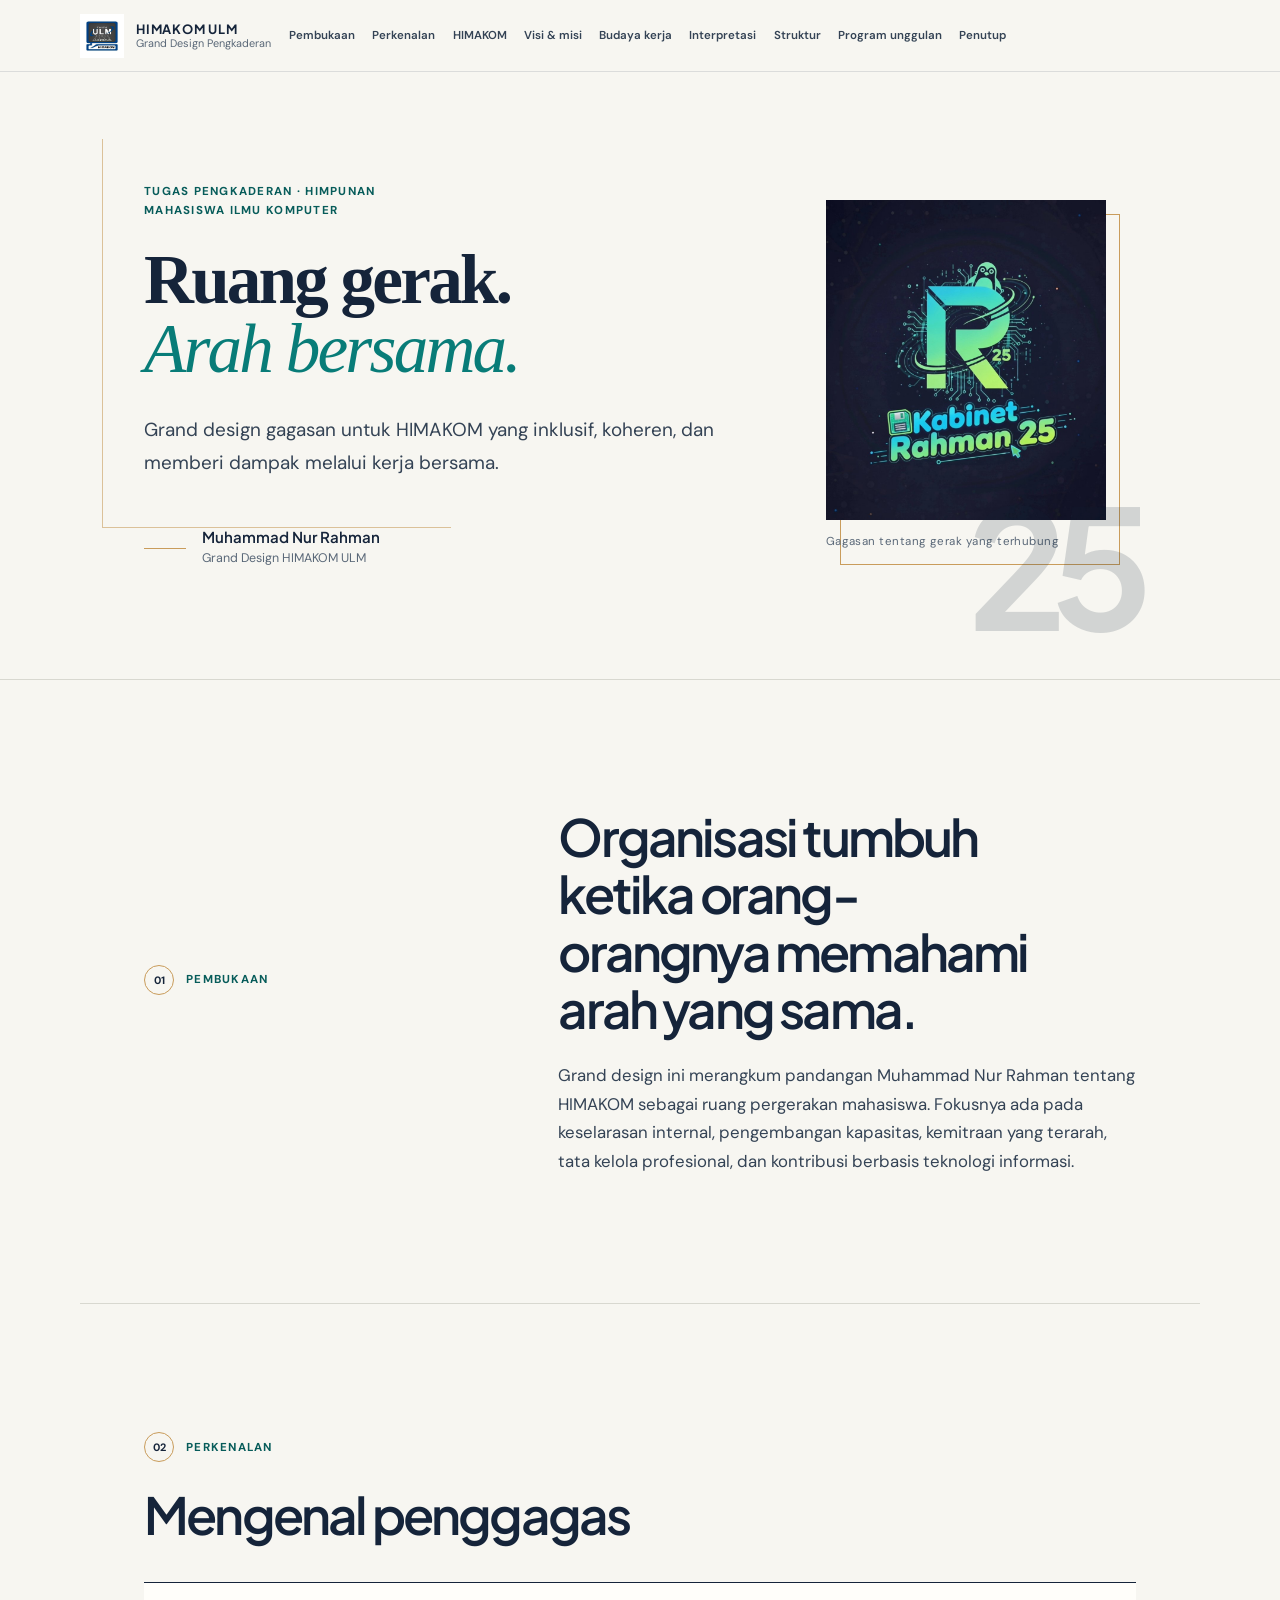
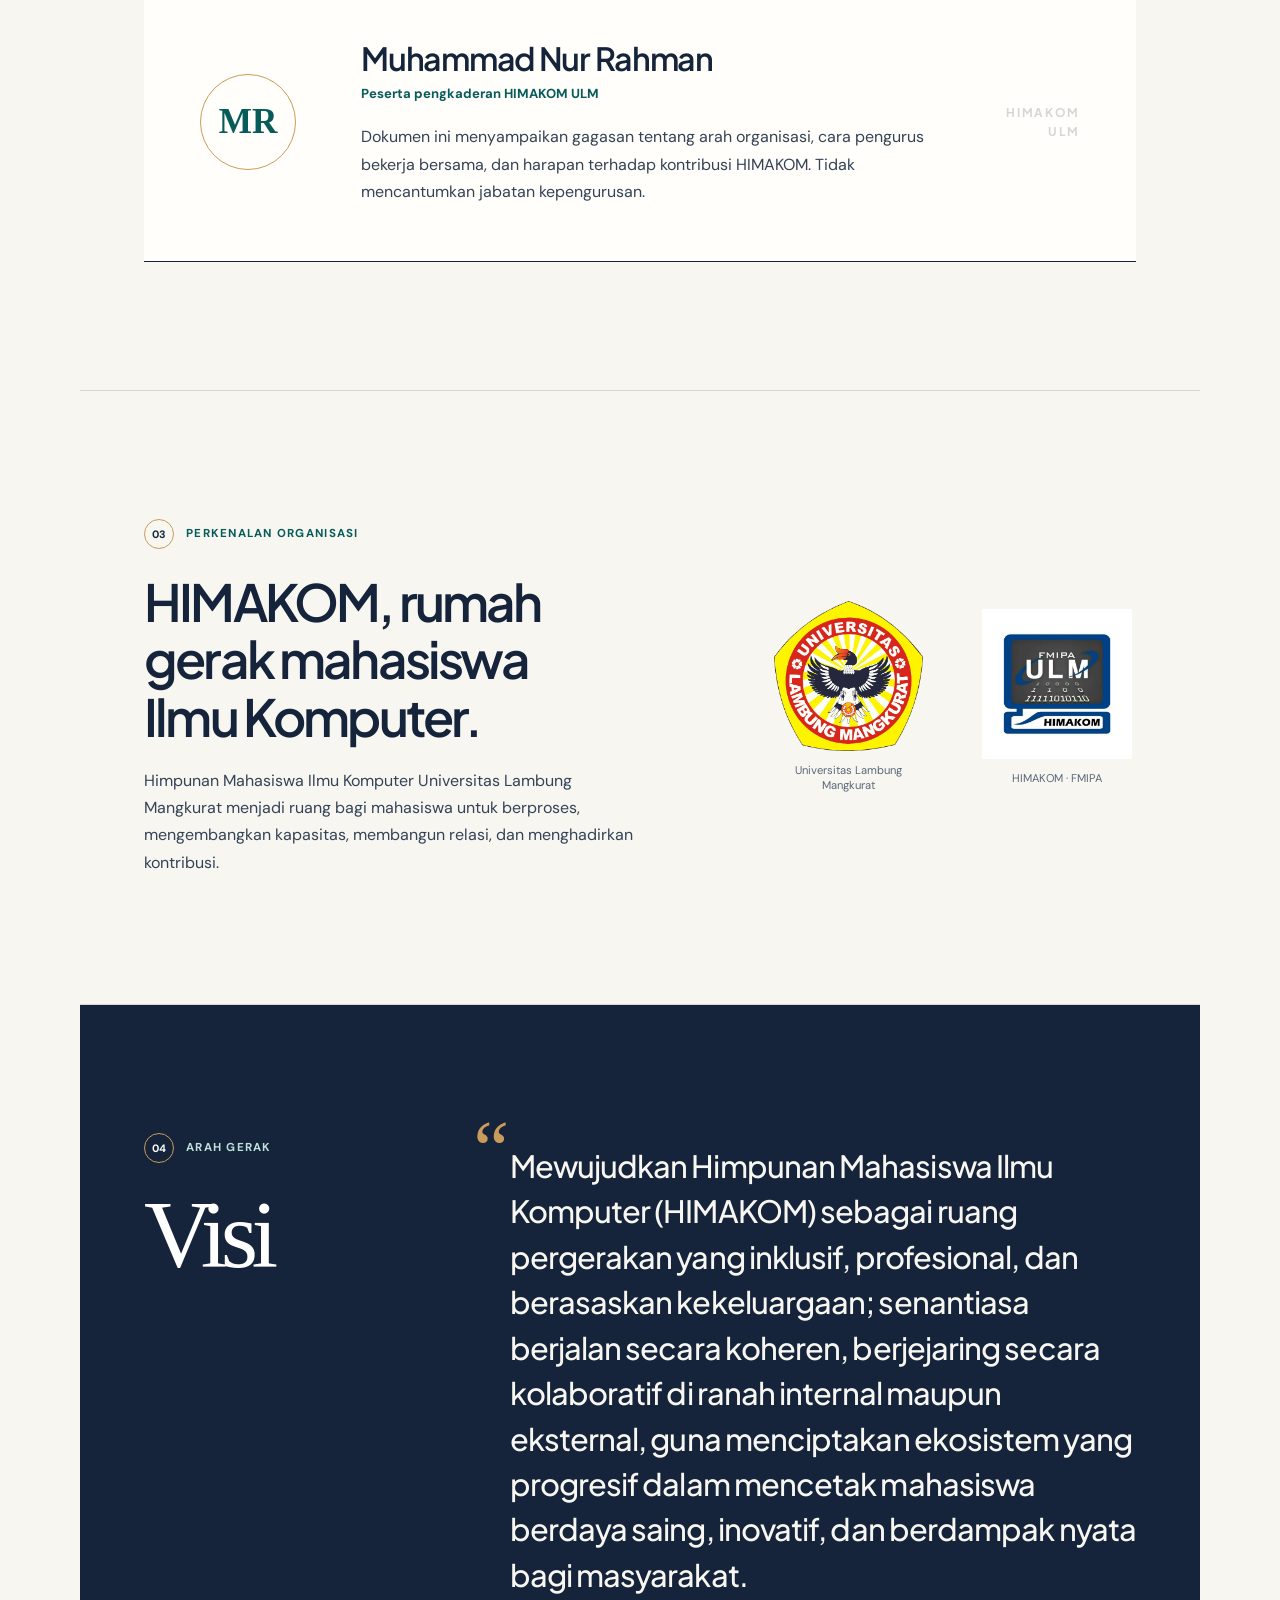
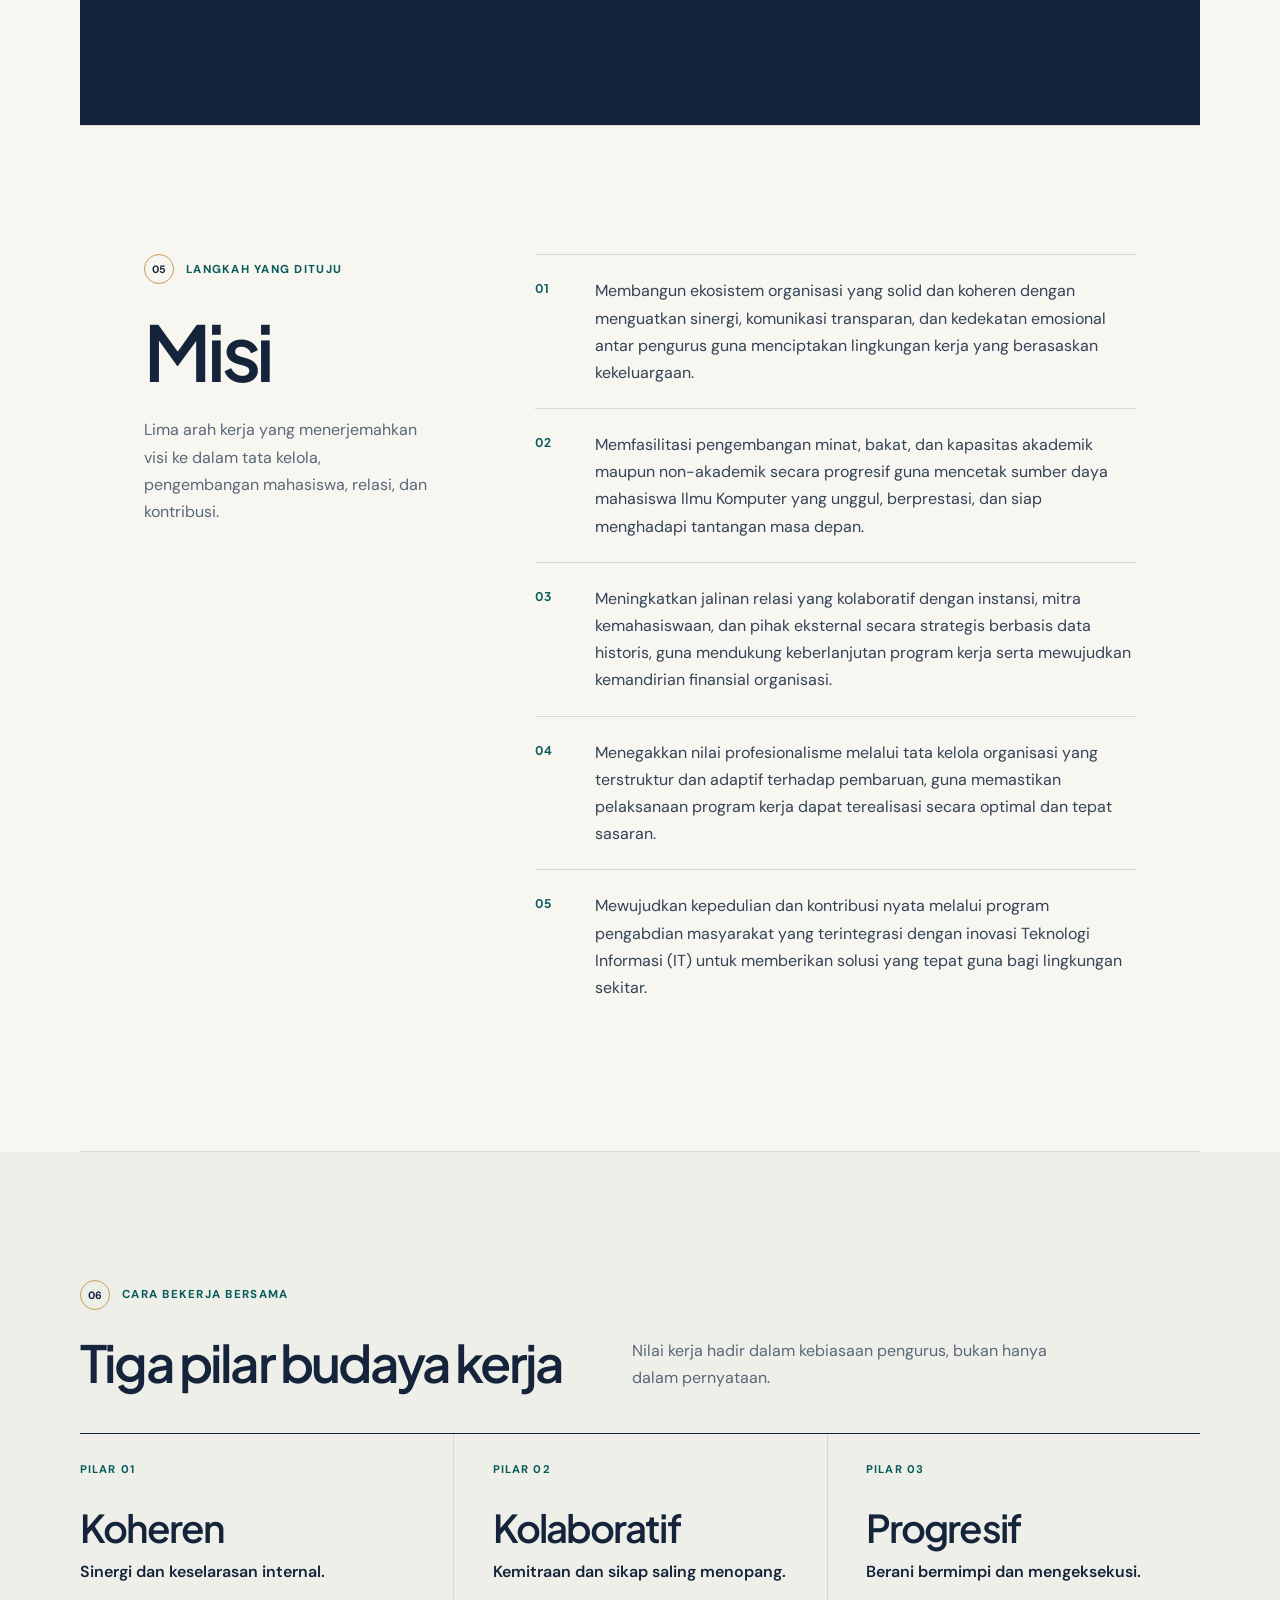
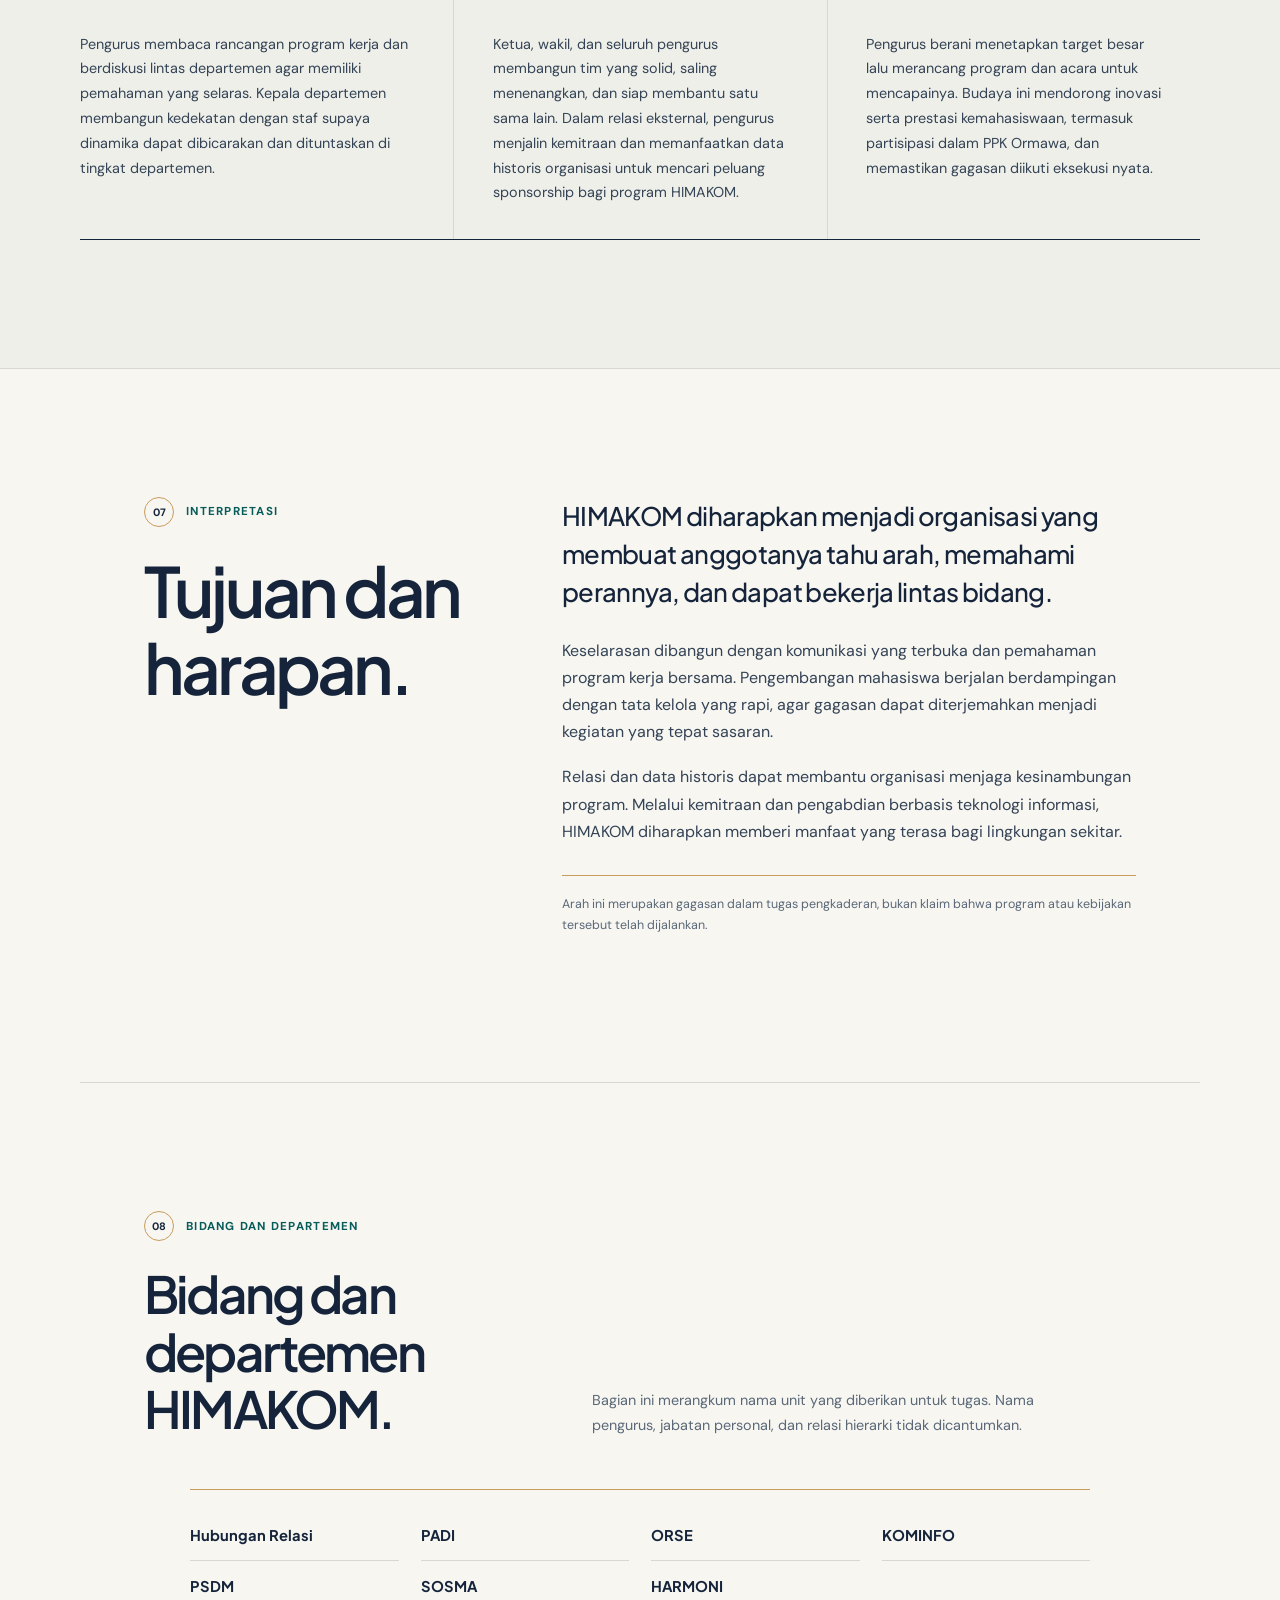
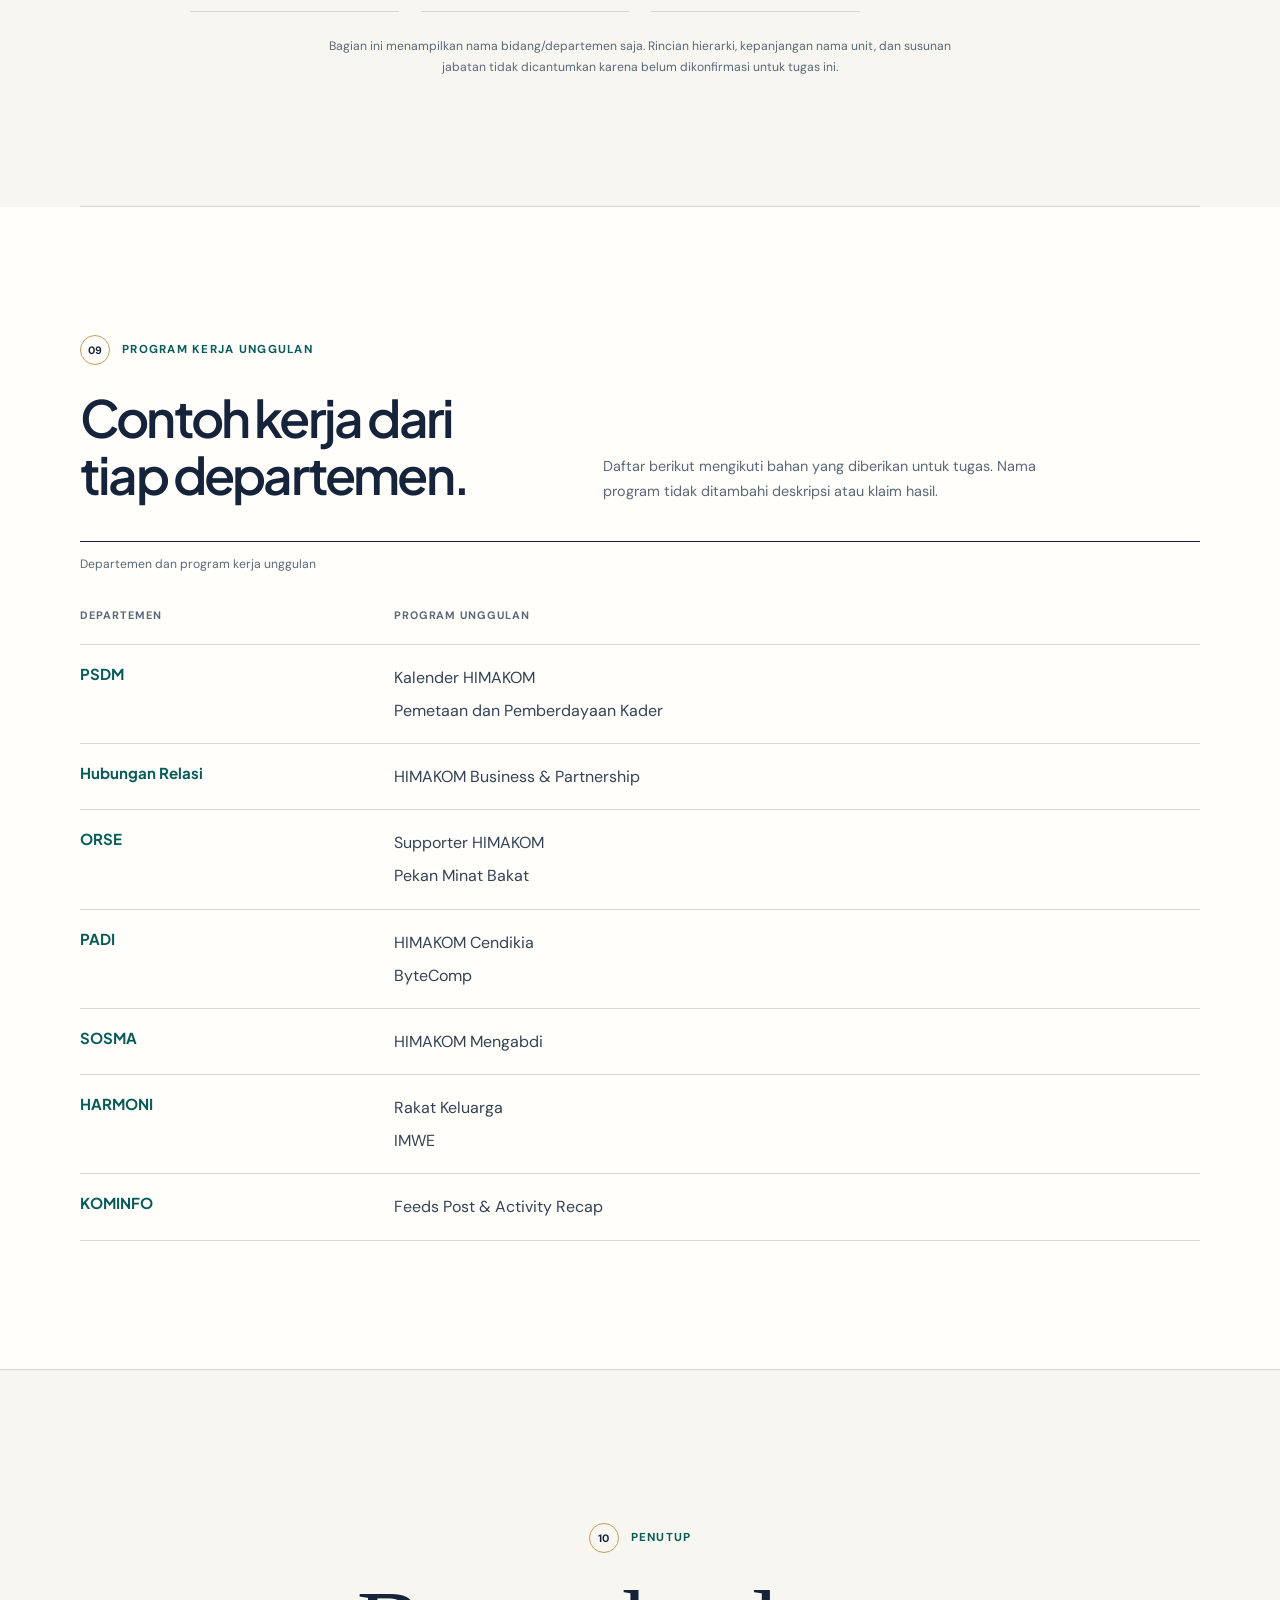
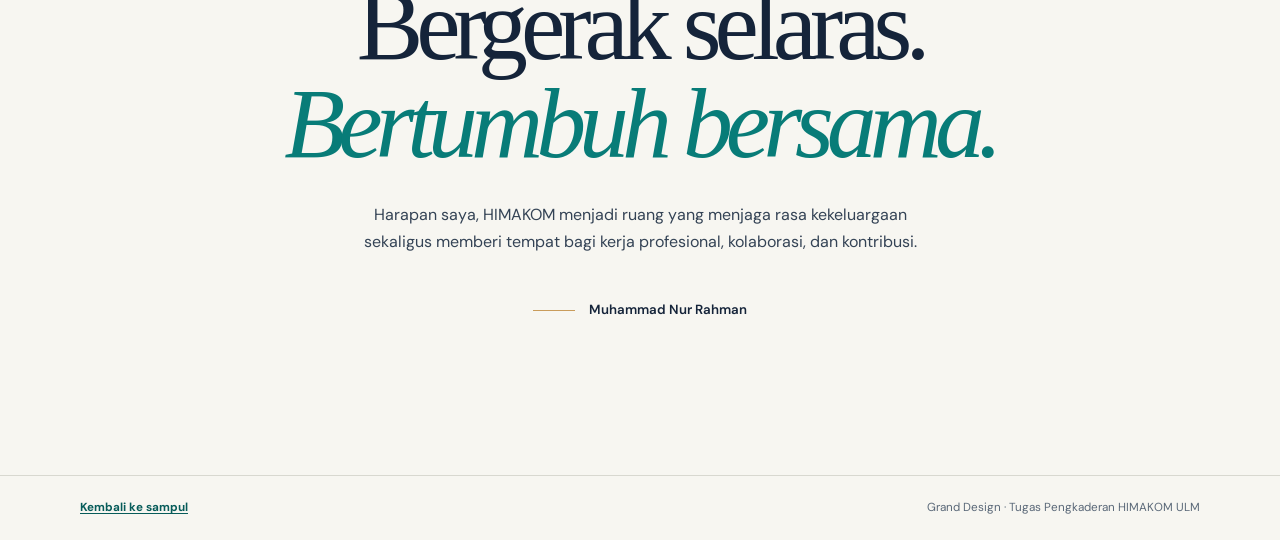
==== grand-design.html @ f26d87bc "feat: publish standalone Grand Design assignment site Publish the validated Grand Design page with i" ====
<!doctype html>
<html lang="id">
<head>
  <meta charset="utf-8">
  <meta name="viewport" content="width=device-width, initial-scale=1">
  <meta name="theme-color" content="#15243a">
  <meta name="robots" content="noindex, nofollow">
  <meta name="description" content="Grand Design Muhammad Nur Rahman untuk tugas pengkaderan HIMAKOM ULM.">
  <title>Grand Design | Muhammad Nur Rahman · HIMAKOM ULM</title>
  <link rel="icon" href="assets/logo-himakom.jpg" type="image/jpeg">
  <link rel="preconnect" href="https://fonts.googleapis.com">
  <link rel="preconnect" href="https://fonts.gstatic.com" crossorigin>
  <link href="https://fonts.googleapis.com/css2?family=DM+Sans:wght@400;500;600;700&family=Plus+Jakarta+Sans:wght@500;600;700;800&display=swap" rel="stylesheet">
  <link rel="stylesheet" href="css/grand-design.css">
</head>
<body>
  <a class="skip-link" href="#konten">Lewati ke isi</a>

  <header class="masthead">
    <a class="identity" href="#sampul" aria-label="Grand Design Muhammad Nur Rahman, kembali ke sampul">
      <img src="assets/logo-himakom.jpg" alt="Logo HIMAKOM ULM" width="48" height="48">
      <span><strong>HIMAKOM ULM</strong><small>Grand Design Pengkaderan</small></span>
    </a>
    <nav class="section-nav" aria-label="Navigasi dokumen">
      <a href="#pembukaan">Pembukaan</a>
      <a href="#gagasan">Perkenalan</a>
      <a href="#organisasi">HIMAKOM</a>
      <a href="#visi-misi">Visi &amp; misi</a>
      <a href="#budaya">Budaya kerja</a>
      <a href="#interpretasi">Interpretasi</a>
      <a href="#struktur">Struktur</a>
      <a href="#program">Program unggulan</a>
      <a href="#penutup">Penutup</a>
    </nav>
  </header>

  <main id="konten">
    <section class="cover" id="sampul" aria-labelledby="cover-title">
      <div class="cover-copy">
        <p class="cover-kicker">Tugas pengkaderan · Himpunan Mahasiswa Ilmu Komputer</p>
        <h1 id="cover-title">Ruang gerak.<br><em>Arah bersama.</em></h1>
        <p class="cover-summary">Grand design gagasan untuk HIMAKOM yang inklusif, koheren, dan memberi dampak melalui kerja bersama.</p>
        <div class="cover-byline">
          <span class="byline-rule" aria-hidden="true"></span>
          <p><strong>Muhammad Nur Rahman</strong><span>Grand Design HIMAKOM ULM</span></p>
        </div>
      </div>
      <figure class="cover-art">
        <img src="assets/Logo-Kabinet.jpg" alt="Identitas visual Kabinet Rahman 25" width="1080" height="1080" fetchpriority="high">
        <figcaption>Gagasan tentang gerak yang terhubung</figcaption>
      </figure>
      <span class="cover-index" aria-hidden="true">25</span>
    </section>

    <div class="document-shell">
      <section class="opening section-block" id="pembukaan" aria-labelledby="opening-title">
        <p class="section-label"><span>01</span> Pembukaan</p>
        <div class="opening-copy">
          <h2 id="opening-title">Organisasi tumbuh ketika orang-orangnya memahami arah yang sama.</h2>
          <p>Grand design ini merangkum pandangan Muhammad Nur Rahman tentang HIMAKOM sebagai ruang pergerakan mahasiswa. Fokusnya ada pada keselarasan internal, pengembangan kapasitas, kemitraan yang terarah, tata kelola profesional, dan kontribusi berbasis teknologi informasi.</p>
        </div>
      </section>

      <section class="profile section-block" id="gagasan" aria-labelledby="profile-title">
        <div class="profile-heading">
          <p class="section-label"><span>02</span> Perkenalan</p>
          <h2 id="profile-title">Mengenal penggagas</h2>
        </div>
        <div class="profile-panel">
          <div class="monogram" aria-hidden="true">MR</div>
          <div class="profile-details">
            <p class="profile-name">Muhammad Nur Rahman</p>
            <p class="profile-context">Peserta pengkaderan HIMAKOM ULM</p>
            <p>Dokumen ini menyampaikan gagasan tentang arah organisasi, cara pengurus bekerja bersama, dan harapan terhadap kontribusi HIMAKOM. Tidak mencantumkan jabatan kepengurusan.</p>
          </div>
          <div class="profile-mark" aria-hidden="true">HIMAKOM<br>ULM</div>
        </div>
      </section>

      <section class="organization section-block" id="organisasi" aria-labelledby="organization-title">
        <div class="organization-intro">
          <p class="section-label"><span>03</span> Perkenalan organisasi</p>
          <h2 id="organization-title">HIMAKOM, rumah gerak mahasiswa Ilmu Komputer.</h2>
          <p>Himpunan Mahasiswa Ilmu Komputer Universitas Lambung Mangkurat menjadi ruang bagi mahasiswa untuk berproses, mengembangkan kapasitas, membangun relasi, dan menghadirkan kontribusi.</p>
        </div>
        <div class="organization-emblems" role="group" aria-label="Identitas institusi">
          <figure><img src="assets/logo-ulm.png" alt="Lambang Universitas Lambung Mangkurat" width="160" height="160"><figcaption>Universitas Lambung Mangkurat</figcaption></figure>
          <figure><img src="assets/logo-himakom.jpg" alt="Logo Himpunan Mahasiswa Ilmu Komputer" width="160" height="160"><figcaption>HIMAKOM · FMIPA</figcaption></figure>
        </div>
      </section>

      <section class="vision section-block" id="visi-misi" aria-labelledby="vision-title">
        <div class="vision-title">
          <p class="section-label"><span>04</span> Arah gerak</p>
          <h2 id="vision-title">Visi</h2>
        </div>
        <blockquote class="vision-quote">
          <span class="quote-mark" aria-hidden="true">“</span>
          <p>Mewujudkan Himpunan Mahasiswa Ilmu Komputer (HIMAKOM) sebagai ruang pergerakan yang inklusif, profesional, dan berasaskan kekeluargaan; senantiasa berjalan secara koheren, berjejaring secara kolaboratif di ranah internal maupun eksternal, guna menciptakan ekosistem yang progresif dalam mencetak mahasiswa berdaya saing, inovatif, dan berdampak nyata bagi masyarakat.</p>
        </blockquote>
      </section>

      <section class="mission section-block" aria-labelledby="mission-title">
        <div class="mission-heading">
          <p class="section-label"><span>05</span> Langkah yang dituju</p>
          <h2 id="mission-title">Misi</h2>
          <p>Lima arah kerja yang menerjemahkan visi ke dalam tata kelola, pengembangan mahasiswa, relasi, dan kontribusi.</p>
        </div>
        <ol class="mission-list">
          <li><span class="mission-number">01</span><p>Membangun ekosistem organisasi yang solid dan koheren dengan menguatkan sinergi, komunikasi transparan, dan kedekatan emosional antar pengurus guna menciptakan lingkungan kerja yang berasaskan kekeluargaan.</p></li>
          <li><span class="mission-number">02</span><p>Memfasilitasi pengembangan minat, bakat, dan kapasitas akademik maupun non-akademik secara progresif guna mencetak sumber daya mahasiswa Ilmu Komputer yang unggul, berprestasi, dan siap menghadapi tantangan masa depan.</p></li>
          <li><span class="mission-number">03</span><p>Meningkatkan jalinan relasi yang kolaboratif dengan instansi, mitra kemahasiswaan, dan pihak eksternal secara strategis berbasis data historis, guna mendukung keberlanjutan program kerja serta mewujudkan kemandirian finansial organisasi.</p></li>
          <li><span class="mission-number">04</span><p>Menegakkan nilai profesionalisme melalui tata kelola organisasi yang terstruktur dan adaptif terhadap pembaruan, guna memastikan pelaksanaan program kerja dapat terealisasi secara optimal dan tepat sasaran.</p></li>
          <li><span class="mission-number">05</span><p>Mewujudkan kepedulian dan kontribusi nyata melalui program pengabdian masyarakat yang terintegrasi dengan inovasi Teknologi Informasi (IT) untuk memberikan solusi yang tepat guna bagi lingkungan sekitar.</p></li>
        </ol>
      </section>

      <section class="culture section-block" id="budaya" aria-labelledby="culture-title">
        <div class="culture-heading">
          <p class="section-label"><span>06</span> Cara bekerja bersama</p>
          <h2 id="culture-title">Tiga pilar budaya kerja</h2>
          <p>Nilai kerja hadir dalam kebiasaan pengurus, bukan hanya dalam pernyataan.</p>
        </div>
        <div class="culture-list">
          <article class="culture-item culture-coherent">
            <p class="culture-index">Pilar 01</p>
            <h3>Koheren</h3>
            <p class="culture-thesis">Sinergi dan keselarasan internal.</p>
            <p>Pengurus membaca rancangan program kerja dan berdiskusi lintas departemen agar memiliki pemahaman yang selaras. Kepala departemen membangun kedekatan dengan staf supaya dinamika dapat dibicarakan dan dituntaskan di tingkat departemen.</p>
          </article>
          <article class="culture-item culture-collaborative">
            <p class="culture-index">Pilar 02</p>
            <h3>Kolaboratif</h3>
            <p class="culture-thesis">Kemitraan dan sikap saling menopang.</p>
            <p>Ketua, wakil, dan seluruh pengurus membangun tim yang solid, saling menenangkan, dan siap membantu satu sama lain. Dalam relasi eksternal, pengurus menjalin kemitraan dan memanfaatkan data historis organisasi untuk mencari peluang sponsorship bagi program HIMAKOM.</p>
          </article>
          <article class="culture-item culture-progressive">
            <p class="culture-index">Pilar 03</p>
            <h3>Progresif</h3>
            <p class="culture-thesis">Berani bermimpi dan mengeksekusi.</p>
            <p>Pengurus berani menetapkan target besar lalu merancang program dan acara untuk mencapainya. Budaya ini mendorong inovasi serta prestasi kemahasiswaan, termasuk partisipasi dalam PPK Ormawa, dan memastikan gagasan diikuti eksekusi nyata.</p>
          </article>
        </div>
      </section>

      <section class="interpretation section-block" id="interpretasi" aria-labelledby="interpretation-title">
        <div class="interpretation-title">
          <p class="section-label"><span>07</span> Interpretasi</p>
          <h2 id="interpretation-title">Tujuan dan harapan.</h2>
        </div>
        <div class="interpretation-copy">
          <p class="interpretation-lead">HIMAKOM diharapkan menjadi organisasi yang membuat anggotanya tahu arah, memahami perannya, dan dapat bekerja lintas bidang.</p>
          <p>Keselarasan dibangun dengan komunikasi yang terbuka dan pemahaman program kerja bersama. Pengembangan mahasiswa berjalan berdampingan dengan tata kelola yang rapi, agar gagasan dapat diterjemahkan menjadi kegiatan yang tepat sasaran.</p>
          <p>Relasi dan data historis dapat membantu organisasi menjaga kesinambungan program. Melalui kemitraan dan pengabdian berbasis teknologi informasi, HIMAKOM diharapkan memberi manfaat yang terasa bagi lingkungan sekitar.</p>
          <p class="interpretation-note">Arah ini merupakan gagasan dalam tugas pengkaderan, bukan klaim bahwa program atau kebijakan tersebut telah dijalankan.</p>
        </div>
      </section>

      <section class="structure section-block" id="struktur" aria-labelledby="structure-title">
        <div class="structure-heading">
          <p class="section-label"><span>08</span> Bidang dan departemen</p>
          <h2 id="structure-title">Bidang dan departemen HIMAKOM.</h2>
          <p>Bagian ini merangkum nama unit yang diberikan untuk tugas. Nama pengurus, jabatan personal, dan relasi hierarki tidak dicantumkan.</p>
        </div>
        <div class="structure-map" role="group" aria-label="Daftar bidang dan departemen HIMAKOM">
          <ul class="department-list" aria-label="Bidang dan departemen HIMAKOM">
            <li>Hubungan Relasi</li>
            <li>PADI</li>
            <li>ORSE</li>
            <li>KOMINFO</li>
            <li>PSDM</li>
            <li>SOSMA</li>
            <li>HARMONI</li>
          </ul>
        </div>
        <p class="structure-note">Bagian ini menampilkan nama bidang/departemen saja. Rincian hierarki, kepanjangan nama unit, dan susunan jabatan tidak dicantumkan karena belum dikonfirmasi untuk tugas ini.</p>
      </section>

      <section class="programs section-block" id="program" aria-labelledby="program-title">
        <div class="program-heading">
          <p class="section-label"><span>09</span> Program kerja unggulan</p>
          <h2 id="program-title">Contoh kerja dari tiap departemen.</h2>
          <p>Daftar berikut mengikuti bahan yang diberikan untuk tugas. Nama program tidak ditambahi deskripsi atau klaim hasil.</p>
        </div>
        <div class="program-table-wrap">
          <table class="program-table">
            <caption>Departemen dan program kerja unggulan</caption>
            <thead><tr><th scope="col">Departemen</th><th scope="col">Program unggulan</th></tr></thead>
            <tbody>
              <tr><th scope="row">PSDM</th><td><span>Kalender HIMAKOM</span><span>Pemetaan dan Pemberdayaan Kader</span></td></tr>
              <tr><th scope="row">Hubungan Relasi</th><td><span>HIMAKOM Business &amp; Partnership</span></td></tr>
              <tr><th scope="row">ORSE</th><td><span>Supporter HIMAKOM</span><span>Pekan Minat Bakat</span></td></tr>
              <tr><th scope="row">PADI</th><td><span>HIMAKOM Cendikia</span><span>ByteComp</span></td></tr>
              <tr><th scope="row">SOSMA</th><td><span>HIMAKOM Mengabdi</span></td></tr>
              <tr><th scope="row">HARMONI</th><td><span>Rakat Keluarga</span><span>IMWE</span></td></tr>
              <tr><th scope="row">KOMINFO</th><td><span>Feeds Post &amp; Activity Recap</span></td></tr>
            </tbody>
          </table>
        </div>
      </section>

      <section class="closing" id="penutup" aria-labelledby="closing-title">
        <p class="section-label"><span>10</span> Penutup</p>
        <h2 id="closing-title">Bergerak selaras.<br><em>Bertumbuh bersama.</em></h2>
        <p>Harapan saya, HIMAKOM menjadi ruang yang menjaga rasa kekeluargaan sekaligus memberi tempat bagi kerja profesional, kolaborasi, dan kontribusi.</p>
        <div class="closing-signature">
          <span class="signature-line" aria-hidden="true"></span>
          <span>Muhammad Nur Rahman</span>
        </div>
      </section>
    </div>
  </main>

  <footer class="page-footer">
    <a href="#sampul">Kembali ke sampul</a>
    <span>Grand Design · Tugas Pengkaderan HIMAKOM ULM</span>
  </footer>
</body>
</html>
---- css/grand-design.css ----
:root {
  color-scheme: light;
  --ink: #15243a;
  --body: #344355;
  --muted: #5a6878;
  --paper: #f7f6f1;
  --surface: #fffefa;
  --line: #d8d8d0;
  --teal: #087c78;
  --teal-deep: #075c5a;
  --teal-pale: #e7f3f1;
  --gold: #c99c5b;
  --serif: Georgia, 'Times New Roman', serif;
  --sans: 'DM Sans', -apple-system, BlinkMacSystemFont, 'Segoe UI', sans-serif;
  --display: 'Plus Jakarta Sans', -apple-system, BlinkMacSystemFont, 'Segoe UI', sans-serif;
  --content: 1120px;
  --gutter: clamp(20px, 5vw, 72px);
  --space-section: clamp(76px, 10vw, 144px);
  --focus: #075c5a;
  --ease: cubic-bezier(.2, .7, .2, 1);
}

* { box-sizing: border-box; }
html { scroll-behavior: smooth; scroll-padding-top: 88px; }
body {
  margin: 0;
  min-width: 320px;
  background: var(--paper);
  color: var(--body);
  font: 400 16px/1.7 var(--sans);
  -webkit-font-smoothing: antialiased;
}
img { display: block; max-width: 100%; }
a { color: inherit; text-underline-offset: .2em; }
button, a { -webkit-tap-highlight-color: transparent; }
:focus-visible { outline: 3px solid var(--focus); outline-offset: 4px; }
::selection { color: #fff; background: var(--teal-deep); }

.skip-link {
  position: fixed;
  z-index: 20;
  top: 12px;
  left: 12px;
  padding: 12px 16px;
  transform: translateY(-150%);
  background: var(--ink);
  color: #fff;
}
.skip-link:focus { transform: translateY(0); }

.masthead {
  position: sticky;
  z-index: 10;
  top: 0;
  display: flex;
  align-items: center;
  gap: 18px;
  min-height: 72px;
  padding: 8px max(var(--gutter), calc((100% - var(--content)) / 2));
  border-bottom: 1px solid rgba(21, 36, 58, .12);
  background: rgba(247, 246, 241, .97);
}
.identity {
  display: inline-flex;
  align-items: center;
  gap: 12px;
  min-width: max-content;
  color: var(--ink);
  text-decoration: none;
}
.identity img { width: 44px; height: 44px; object-fit: contain; }
.identity span { display: grid; line-height: 1.25; }
.identity strong { font: 700 .8rem var(--display); letter-spacing: .06em; }
.identity small { color: var(--muted); font-size: .68rem; }
.section-nav {
  display: flex;
  flex: 1 1 auto;
  justify-content: flex-start;
  align-items: center;
  min-width: 0;
  margin-left: auto;
  gap: clamp(10px, 1.35vw, 18px);
  overflow-x: auto;
  scrollbar-width: thin;
  scrollbar-color: var(--line) transparent;
  white-space: nowrap;
}
.section-nav a {
  flex: 0 0 auto;
  padding-block: 8px;
  color: var(--body);
  font-size: .72rem;
  font-weight: 600;
  text-decoration: none;
}
.section-nav a:hover { color: var(--teal-deep); text-decoration: underline; }

.cover {
  position: relative;
  display: grid;
  grid-template-columns: minmax(0, 1fr) minmax(240px, .58fr);
  align-items: center;
  gap: clamp(28px, 5vw, 72px);
  max-width: var(--content);
  min-height: auto;
  margin-inline: auto;
  padding: clamp(60px, 7vw, 100px) var(--gutter);
  isolation: isolate;
}
.cover::before {
  position: absolute;
  z-index: -1;
  top: 11%;
  left: 2%;
  width: 31%;
  height: 64%;
  border-left: 1px solid rgba(201, 156, 91, .58);
  border-bottom: 1px solid rgba(201, 156, 91, .58);
  content: '';
}
.cover-copy { max-width: 690px; padding-block: 20px; }
.cover-kicker, .section-label {
  margin: 0 0 24px;
  color: var(--teal-deep);
  font-size: .72rem;
  font-weight: 700;
  letter-spacing: .11em;
  text-transform: uppercase;
}
.cover-kicker { max-width: 36ch; }
.cover h1 {
  margin: 0;
  color: var(--ink);
  font: 600 clamp(2.9rem, 5.4vw, 5.15rem)/1 var(--serif);
  letter-spacing: -.04em;
}
.cover h1 em, .closing h2 em { color: var(--teal); font-style: italic; font-weight: 400; }
.cover-summary {
  max-width: 48ch;
  margin: 30px 0 0;
  color: var(--body);
  font-size: clamp(1rem, 1.6vw, 1.18rem);
  line-height: 1.75;
}
.cover-byline {
  display: flex;
  align-items: center;
  gap: 16px;
  margin-top: 48px;
}
.byline-rule, .signature-line { width: 42px; height: 1px; background: var(--gold); }
.cover-byline p { display: grid; gap: 2px; margin: 0; }
.cover-byline strong { color: var(--ink); font: 600 .94rem var(--display); }
.cover-byline p span { color: var(--muted); font-size: .78rem; }
.cover-art {
  position: relative;
  width: min(100%, 280px);
  justify-self: center;
  margin: 0;
}
.cover-art::before {
  position: absolute;
  z-index: -1;
  inset: 14px -14px -14px 14px;
  border: 1px solid var(--gold);
  content: '';
}
.cover-art img {
  width: 100%;
  max-height: 320px;
  aspect-ratio: 1;
  object-fit: cover;
  background: var(--ink);
}
.cover-art figcaption { margin-top: 12px; color: var(--muted); font-size: .72rem; letter-spacing: .04em; }
.cover-index {
  position: absolute;
  right: var(--gutter);
  bottom: 32px;
  color: rgba(21, 36, 58, .16);
  font: 700 clamp(5rem, 13vw, 11rem)/1 var(--display);
  letter-spacing: -.1em;
  pointer-events: none;
}

.document-shell { border-top: 1px solid var(--line); }
.section-block {
  max-width: var(--content);
  margin-inline: auto;
  padding: var(--space-section) var(--gutter);
  border-bottom: 1px solid var(--line);
}
.section-label { display: flex; align-items: center; gap: 12px; margin-bottom: 24px; }
.section-label span {
  display: inline-grid;
  width: 30px;
  height: 30px;
  place-items: center;
  border: 1px solid var(--gold);
  border-radius: 50%;
  color: var(--ink);
  font-size: .67rem;
  letter-spacing: 0;
}
h2, h3, p { overflow-wrap: anywhere; }
h2, h3 { color: var(--ink); }
.opening {
  display: grid;
  grid-template-columns: .54fr 1fr;
  gap: clamp(32px, 8vw, 120px);
}
.opening-copy h2, .profile-heading h2, .organization-intro h2, .mission-heading h2, .culture-heading h2, .structure-heading h2, .program-heading h2, .interpretation-title h2 {
  margin: 0;
  font: 600 clamp(2rem, 4vw, 3.4rem)/1.12 var(--display);
  letter-spacing: -.055em;
  text-wrap: balance;
}
.opening-copy p { max-width: 66ch; margin: 24px 0 0; font-size: 1.05rem; }

.profile-heading { margin-bottom: 38px; }
.profile-panel {
  display: grid;
  grid-template-columns: 110px minmax(0, 1fr) auto;
  align-items: center;
  gap: clamp(22px, 4vw, 52px);
  padding: clamp(26px, 5vw, 56px);
  border-top: 1px solid var(--ink);
  border-bottom: 1px solid var(--ink);
  background: var(--surface);
}
.monogram {
  display: grid;
  width: 96px;
  aspect-ratio: 1;
  place-items: center;
  border: 1px solid var(--gold);
  border-radius: 50%;
  color: var(--teal-deep);
  font: 600 2.2rem var(--serif);
}
.profile-details { max-width: 64ch; }
.profile-name { margin: 0; color: var(--ink); font: 600 clamp(1.4rem, 3vw, 2rem)/1.2 var(--display); letter-spacing: -.04em; }
.profile-context { margin: 6px 0 18px; color: var(--teal-deep); font-size: .82rem; font-weight: 700; }
.profile-details p:last-child { margin-bottom: 0; }
.profile-mark { color: rgba(21, 36, 58, .18); font: 700 .75rem/1.6 var(--display); letter-spacing: .14em; text-align: right; }

.organization { display: grid; grid-template-columns: 1fr .72fr; align-items: center; gap: clamp(40px, 9vw, 140px); }
.organization-intro h2 { max-width: 16ch; }
.organization-intro > p:last-child { max-width: 54ch; margin: 22px 0 0; }
.organization-emblems { display: flex; align-items: center; justify-content: center; gap: clamp(22px, 5vw, 54px); }
.organization-emblems figure { display: grid; justify-items: center; gap: 12px; width: min(42%, 160px); margin: 0; }
.organization-emblems img { width: 100%; max-height: 150px; object-fit: contain; }
.organization-emblems figcaption { color: var(--muted); font-size: .7rem; line-height: 1.4; text-align: center; }

.vision { display: grid; grid-template-columns: .42fr 1fr; gap: clamp(32px, 8vw, 120px); background: var(--ink); color: #f7f6f1; }
.vision .section-label { color: #bde0da; }
.vision .section-label span { border-color: var(--gold); color: #fff; }
.vision-title h2 { margin: 0; color: #fff; font: 500 clamp(3.5rem, 8vw, 6rem)/1 var(--serif); letter-spacing: -.07em; }
.vision-quote { position: relative; max-width: 70ch; margin: 0; padding-top: 10px; }
.quote-mark { position: absolute; top: -24px; left: -36px; color: var(--gold); font: 5rem/1 var(--serif); }
.vision-quote p { margin: 0; color: #f7f6f1; font: 500 clamp(1.35rem, 2.4vw, 2.15rem)/1.48 var(--display); letter-spacing: -.03em; }

.mission { display: grid; grid-template-columns: .48fr 1fr; gap: clamp(32px, 8vw, 120px); }
.mission-heading h2 { font-size: clamp(3rem, 6vw, 5rem); }
.mission-heading > p:last-child { max-width: 36ch; margin-top: 22px; color: var(--muted); }
.mission-list { margin: 0; padding: 0; list-style: none; counter-reset: none; }
.mission-list li { display: grid; grid-template-columns: 42px 1fr; gap: 18px; padding: 22px 0; border-top: 1px solid var(--line); }
.mission-number { padding-top: 4px; color: var(--teal-deep); font: 700 .75rem var(--display); }
.mission-list p { margin: 0; color: var(--body); }

.culture { max-width: none; padding-inline: max(var(--gutter), calc((100% - var(--content)) / 2)); background: #eeefe9; }
.culture-heading { display: grid; grid-template-columns: .9fr 1fr; column-gap: 40px; align-items: end; margin-bottom: 42px; }
.culture-heading .section-label { grid-column: 1 / -1; }
.culture-heading h2 { max-width: 15ch; }
.culture-heading > p:last-child { max-width: 42ch; margin: 0; color: var(--muted); }
.culture-list { display: grid; grid-template-columns: repeat(3, minmax(0, 1fr)); border-top: 1px solid var(--ink); border-bottom: 1px solid var(--ink); }
.culture-item { min-width: 0; padding: 26px clamp(18px, 3vw, 40px) 34px 0; }
.culture-item + .culture-item { padding-left: clamp(18px, 3vw, 40px); border-left: 1px solid var(--line); }
.culture-index { margin: 0 0 28px; color: var(--teal-deep); font-size: .7rem; font-weight: 700; letter-spacing: .1em; text-transform: uppercase; }
.culture-item h3 { margin: 0; font: 600 clamp(1.75rem, 3vw, 2.6rem)/1.1 var(--display); letter-spacing: -.05em; }
.culture-thesis { min-height: 52px; margin: 10px 0 20px; color: var(--ink); font-weight: 600; line-height: 1.45; }
.culture-item > p:last-child { margin: 0; font-size: .9rem; line-height: 1.72; }

.structure-heading { display: grid; grid-template-columns: .75fr 1fr; gap: 0 40px; align-items: end; margin-bottom: 52px; }
.structure-heading .section-label { grid-column: 1 / -1; }
.structure-heading h2 { max-width: 16ch; }
.structure-heading > p:last-child { max-width: 48ch; margin: 0; color: var(--muted); font-size: .9rem; }
.structure-map { max-width: 900px; margin-inline: auto; text-align: center; }
.structure-top, .structure-mid { display: flex; justify-content: center; }
.structure-node { width: min(100%, 360px); padding: 17px 20px; border: 1px solid var(--line); background: var(--surface); color: var(--ink); font-weight: 700; }
.structure-node-primary { border-color: var(--teal-deep); background: var(--teal-deep); color: #fff; }
.structure-connector { width: 1px; height: 30px; margin-inline: auto; background: var(--gold); }
.department-list { display: grid; grid-template-columns: repeat(4, minmax(0, 1fr)); gap: 0 22px; margin: 0; padding: 20px 0 0; border-top: 1px solid var(--gold); list-style: none; text-align: left; }
.department-list li { display: grid; gap: 4px; padding: 16px 0; border-bottom: 1px solid var(--line); color: var(--ink); font: 700 .92rem var(--display); }
.department-list span { color: var(--muted); font: 400 .73rem/1.45 var(--sans); }
.structure-note { max-width: 78ch; margin: 24px auto 0; color: var(--muted); font-size: .76rem; text-align: center; }

.programs { max-width: none; padding-inline: max(var(--gutter), calc((100% - var(--content)) / 2)); background: var(--surface); }
.program-heading { display: grid; grid-template-columns: .8fr 1fr; column-gap: 46px; align-items: end; margin-bottom: 38px; }
.program-heading .section-label { grid-column: 1 / -1; }
.program-heading h2 { max-width: 15ch; }
.program-heading > p:last-child { max-width: 48ch; margin: 0; color: var(--muted); font-size: .9rem; }
.program-table-wrap { overflow-x: auto; border-top: 1px solid var(--ink); }
.program-table { width: 100%; border-collapse: collapse; text-align: left; }
.program-table caption { padding: 12px 0; color: var(--muted); font-size: .76rem; text-align: left; }
.program-table th, .program-table td { padding: 19px 16px 19px 0; border-bottom: 1px solid var(--line); vertical-align: top; }
.program-table thead th { color: var(--muted); font-size: .68rem; letter-spacing: .09em; text-transform: uppercase; }
.program-table tbody th { width: 28%; color: var(--teal-deep); font: 700 .94rem var(--display); }
.program-table td { color: var(--body); }
.program-table td span { display: block; max-width: 40ch; }
.program-table td span + span { margin-top: 6px; }

.interpretation { display: grid; grid-template-columns: .55fr 1fr; gap: clamp(32px, 8vw, 120px); }
.interpretation-title h2 { max-width: 11ch; font-size: clamp(2.8rem, 5.4vw, 4.8rem); }
.interpretation-copy { max-width: 67ch; }
.interpretation-copy p { margin: 0 0 18px; }
.interpretation-copy .interpretation-lead { margin-bottom: 26px; color: var(--ink); font: 500 clamp(1.25rem, 2vw, 1.7rem)/1.48 var(--display); letter-spacing: -.025em; }
.interpretation-note { margin-top: 30px !important; padding-top: 18px; border-top: 1px solid var(--gold); color: var(--muted); font-size: .78rem; }

.closing {
  max-width: var(--content);
  margin: 0 auto;
  padding: clamp(80px, 12vw, 160px) var(--gutter);
  text-align: center;
}
.closing .section-label { justify-content: center; }
.closing h2 { margin: 0; color: var(--ink); font: 500 clamp(3rem, 7.8vw, 6.4rem)/.98 var(--serif); letter-spacing: -.07em; }
.closing > p:not(.section-label) { max-width: 54ch; margin: 28px auto 0; color: var(--body); }
.closing-signature { display: flex; align-items: center; justify-content: center; gap: 14px; margin-top: 44px; color: var(--ink); font-size: .83rem; font-weight: 600; }
.page-footer {
  display: flex;
  justify-content: space-between;
  gap: 24px;
  padding: 22px max(var(--gutter), calc((100% - var(--content)) / 2));
  border-top: 1px solid var(--line);
  color: var(--muted);
  font-size: .73rem;
}
.page-footer a { color: var(--teal-deep); font-weight: 700; }

@media (max-width: 900px) {
  .masthead { align-items: flex-start; flex-direction: column; gap: 4px; padding-block: 12px; }
  .section-nav { width: 100%; margin-left: 0; gap: 20px; }
  .cover { grid-template-columns: minmax(0, 1fr) minmax(200px, .62fr); gap: 28px; padding-block: 64px; }
  .cover h1 { font-size: clamp(2.75rem, 7vw, 4.35rem); }
  .cover-art { width: min(100%, 260px); }
  .cover-art img { max-height: 360px; }
  .cover-index { bottom: 12px; }
  .organization { grid-template-columns: 1fr; }
  .organization-emblems { justify-content: flex-start; }
  .culture-heading, .program-heading, .structure-heading { grid-template-columns: 1fr; gap: 18px; }
  .culture-heading .section-label, .program-heading .section-label, .structure-heading .section-label { grid-column: auto; }
  .culture-list { grid-template-columns: 1fr; }
  .culture-item, .culture-item + .culture-item { padding: 24px 0; border-left: 0; }
  .culture-item + .culture-item { border-top: 1px solid var(--line); }
  .culture-index { margin-bottom: 14px; }
  .culture-thesis { min-height: 0; }
}

@media (max-width: 640px) {
  body { font-size: 15px; }
  .masthead { min-height: auto; }
  .identity img { width: 38px; height: 38px; }
  .section-nav { padding-bottom: 4px; }
  .section-nav a { font-size: .75rem; }
  .cover { grid-template-columns: 1fr; gap: 32px; padding-block: 56px 68px; }
  .cover::before { top: 6%; left: 0; width: 42%; height: 48%; }
  .cover-copy { padding-block: 0; }
  .cover h1 { font-size: clamp(2.5rem, 11vw, 4.25rem); }
  .cover-summary { margin-top: 22px; }
  .cover-byline { margin-top: 30px; }
  .cover-art { width: min(78%, 310px); justify-self: end; margin-right: 16px; }
  .cover-art::before { inset: 12px -12px -12px 12px; }
  .cover-index { right: var(--gutter); bottom: 6px; font-size: 5rem; }
  .section-block { padding-block: 76px; }
  .opening, .vision, .mission, .interpretation { grid-template-columns: 1fr; gap: 32px; }
  .opening-copy h2, .profile-heading h2, .organization-intro h2, .mission-heading h2, .culture-heading h2, .structure-heading h2, .program-heading h2, .interpretation-title h2 { font-size: clamp(2rem, 10vw, 3rem); }
  .profile-heading { margin-bottom: 28px; }
  .profile-panel { grid-template-columns: 64px 1fr; gap: 18px; padding: 24px 0; }
  .monogram { width: 60px; font-size: 1.6rem; }
  .profile-mark { display: none; }
  .organization-emblems { gap: 22px; }
  .organization-emblems figure { width: 40%; }
  .vision { gap: 18px; }
  .vision-title h2 { font-size: 3.4rem; }
  .vision-quote { padding-left: 18px; }
  .quote-mark { top: -14px; left: -12px; font-size: 3.4rem; }
  .vision-quote p { font-size: 1.25rem; }
  .mission-list li { grid-template-columns: 32px 1fr; gap: 12px; padding: 18px 0; }
  .department-list { grid-template-columns: repeat(2, minmax(0, 1fr)); gap: 0 16px; }
  .program-table th, .program-table td { padding-block: 15px; }
  .program-table tbody th { width: 34%; font-size: .82rem; }
  .program-table td { display: table-cell; font-size: .86rem; }
  .program-table td span { display: block; margin-bottom: 5px; }
  .closing { padding-block: 86px; }
  .closing h2 { font-size: clamp(3rem, 14vw, 5rem); }
  .page-footer { flex-direction: column; gap: 6px; }
}

@media (max-width: 360px) {
  .cover h1 { font-size: 2.35rem; }
  .cover-kicker, .section-label { font-size: .66rem; }
  .department-list { grid-template-columns: 1fr; }
  .program-table tbody th { width: 38%; }
}

@media (prefers-reduced-motion: reduce) {
  html { scroll-behavior: auto; }
  *, *::before, *::after { scroll-behavior: auto !important; transition-duration: .01ms !important; }
}
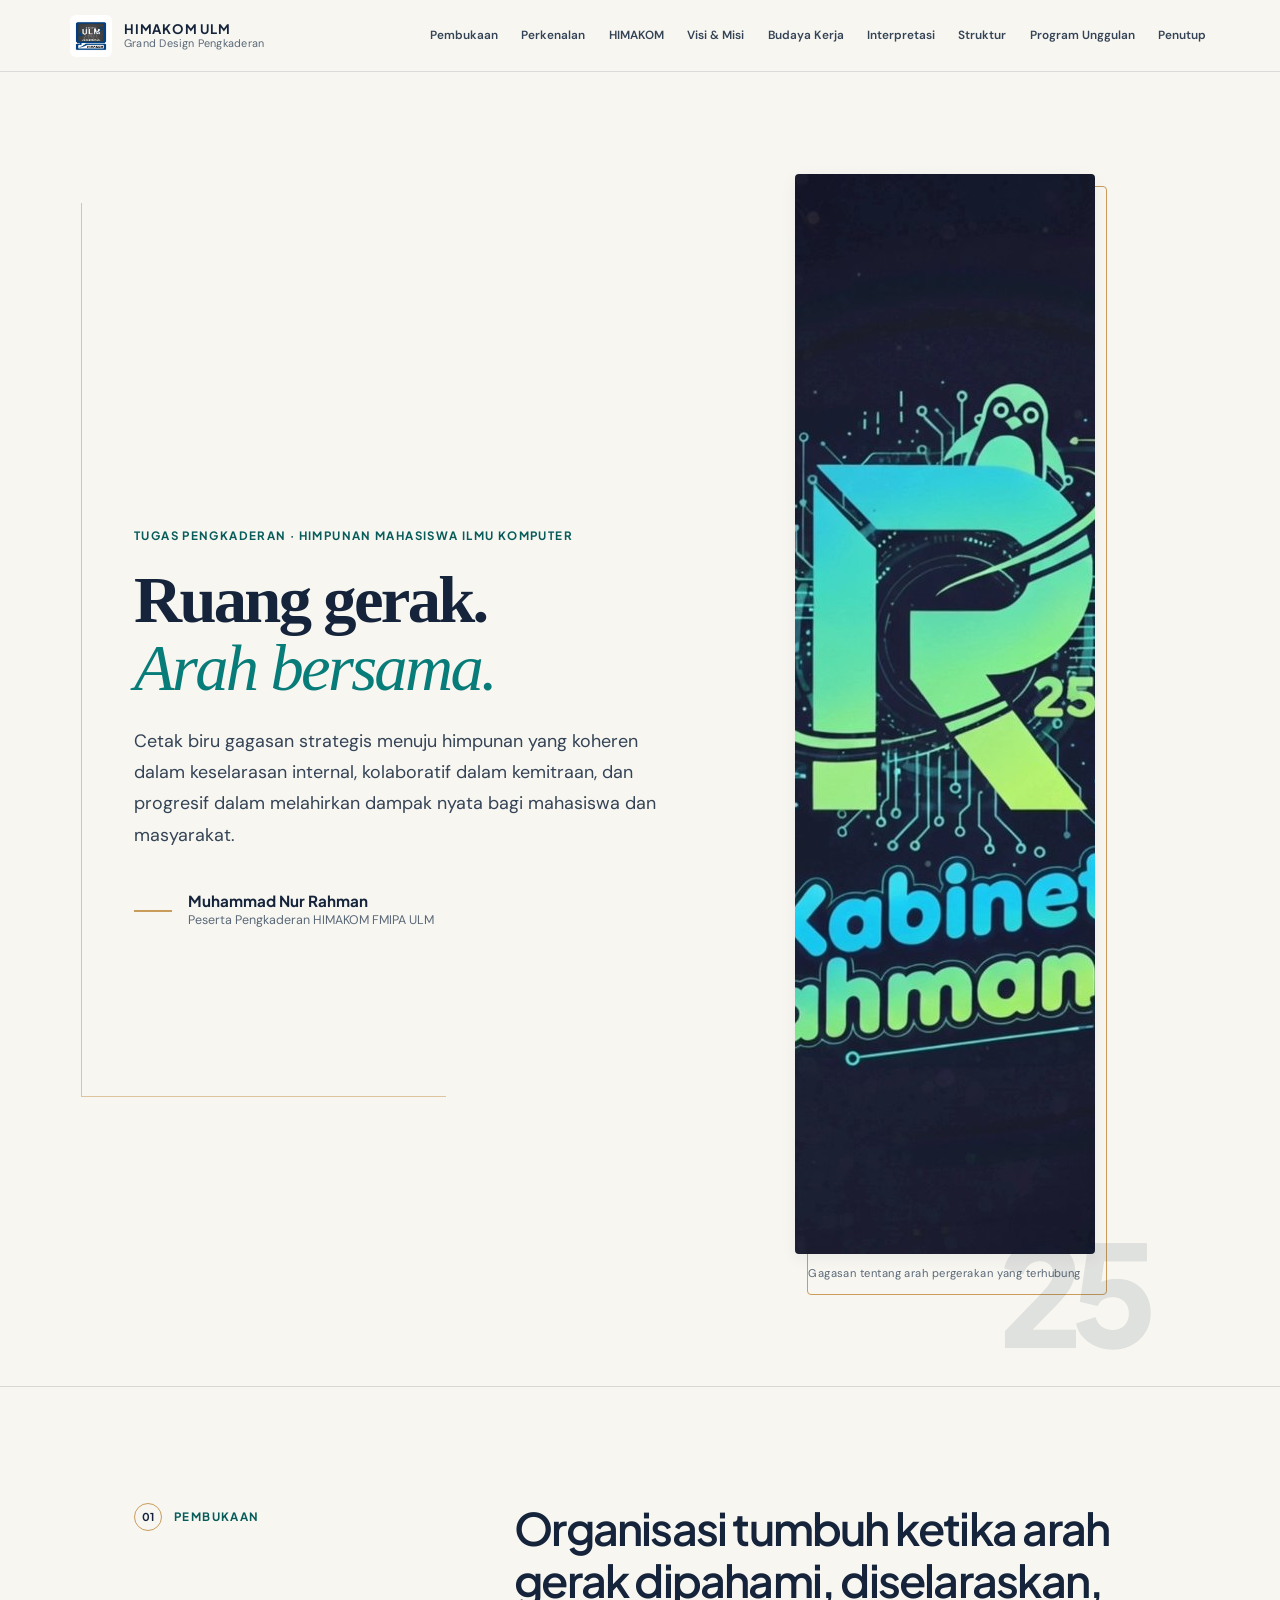
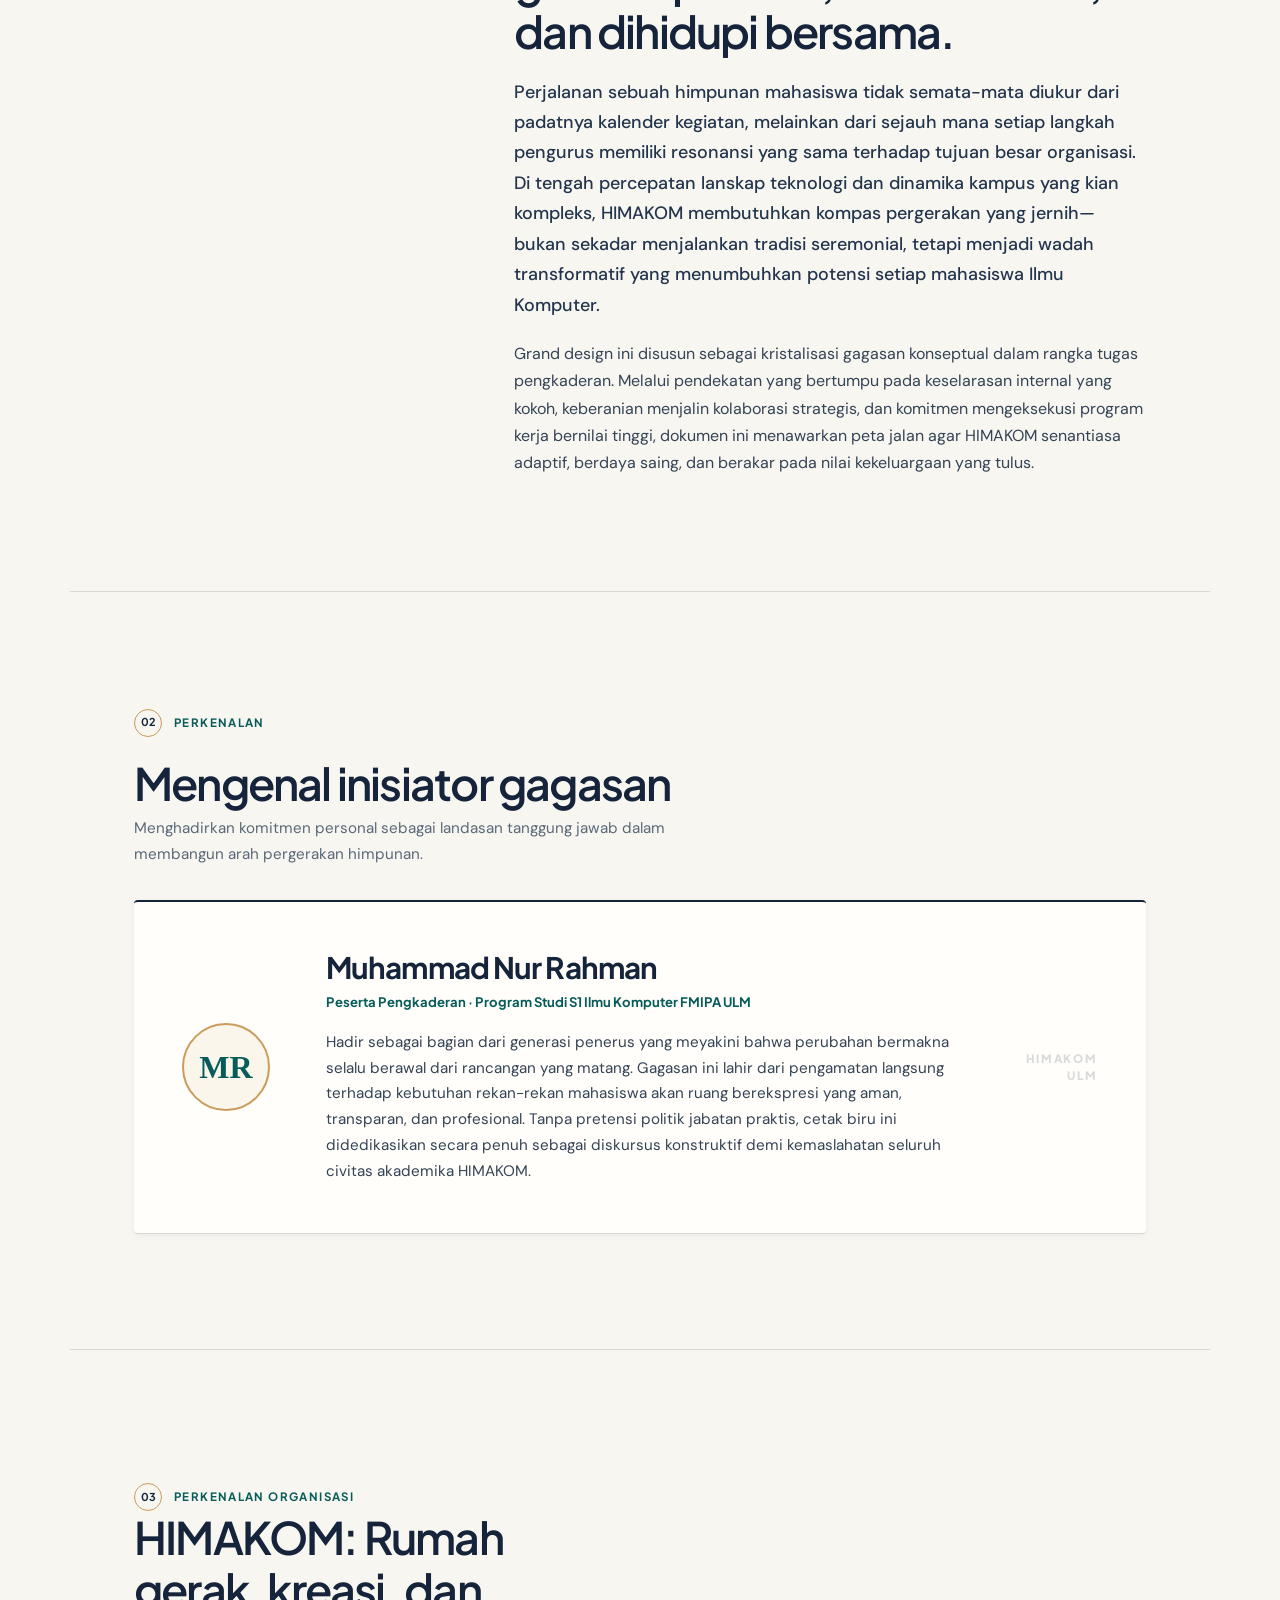
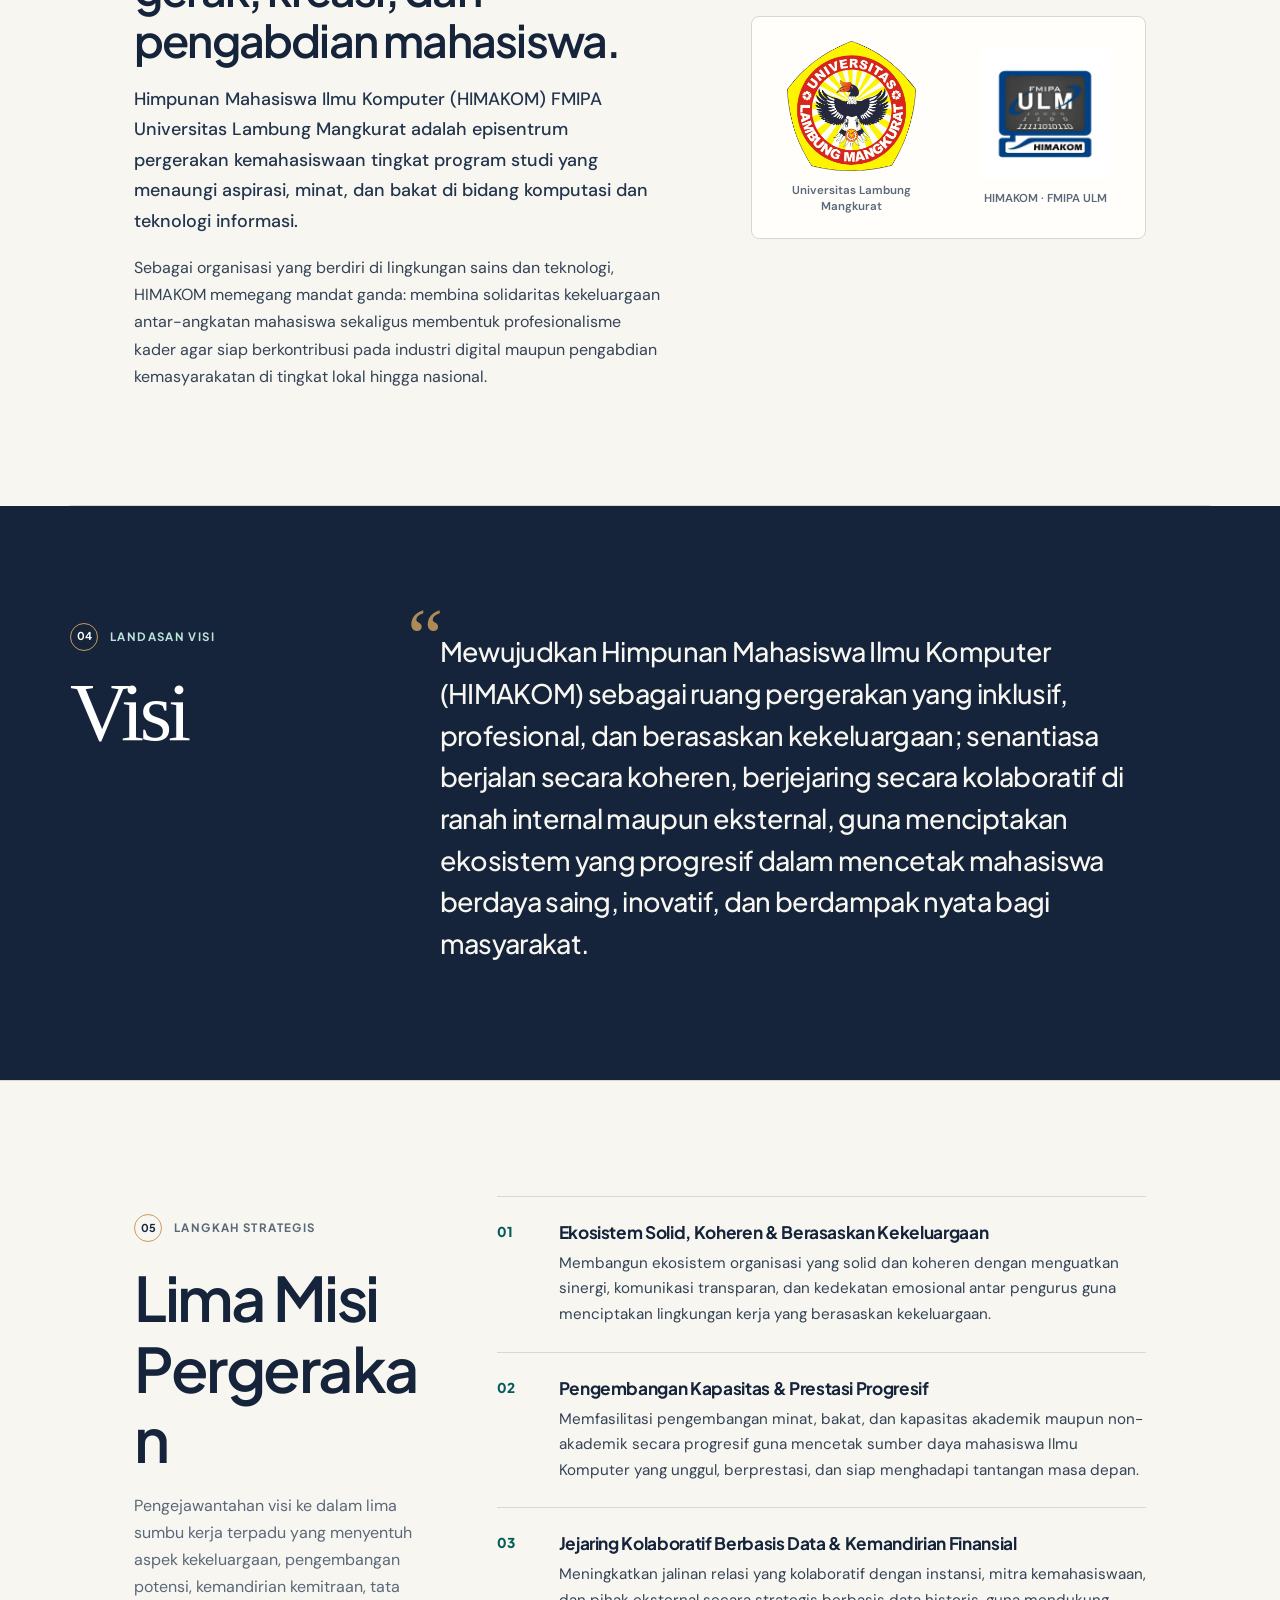
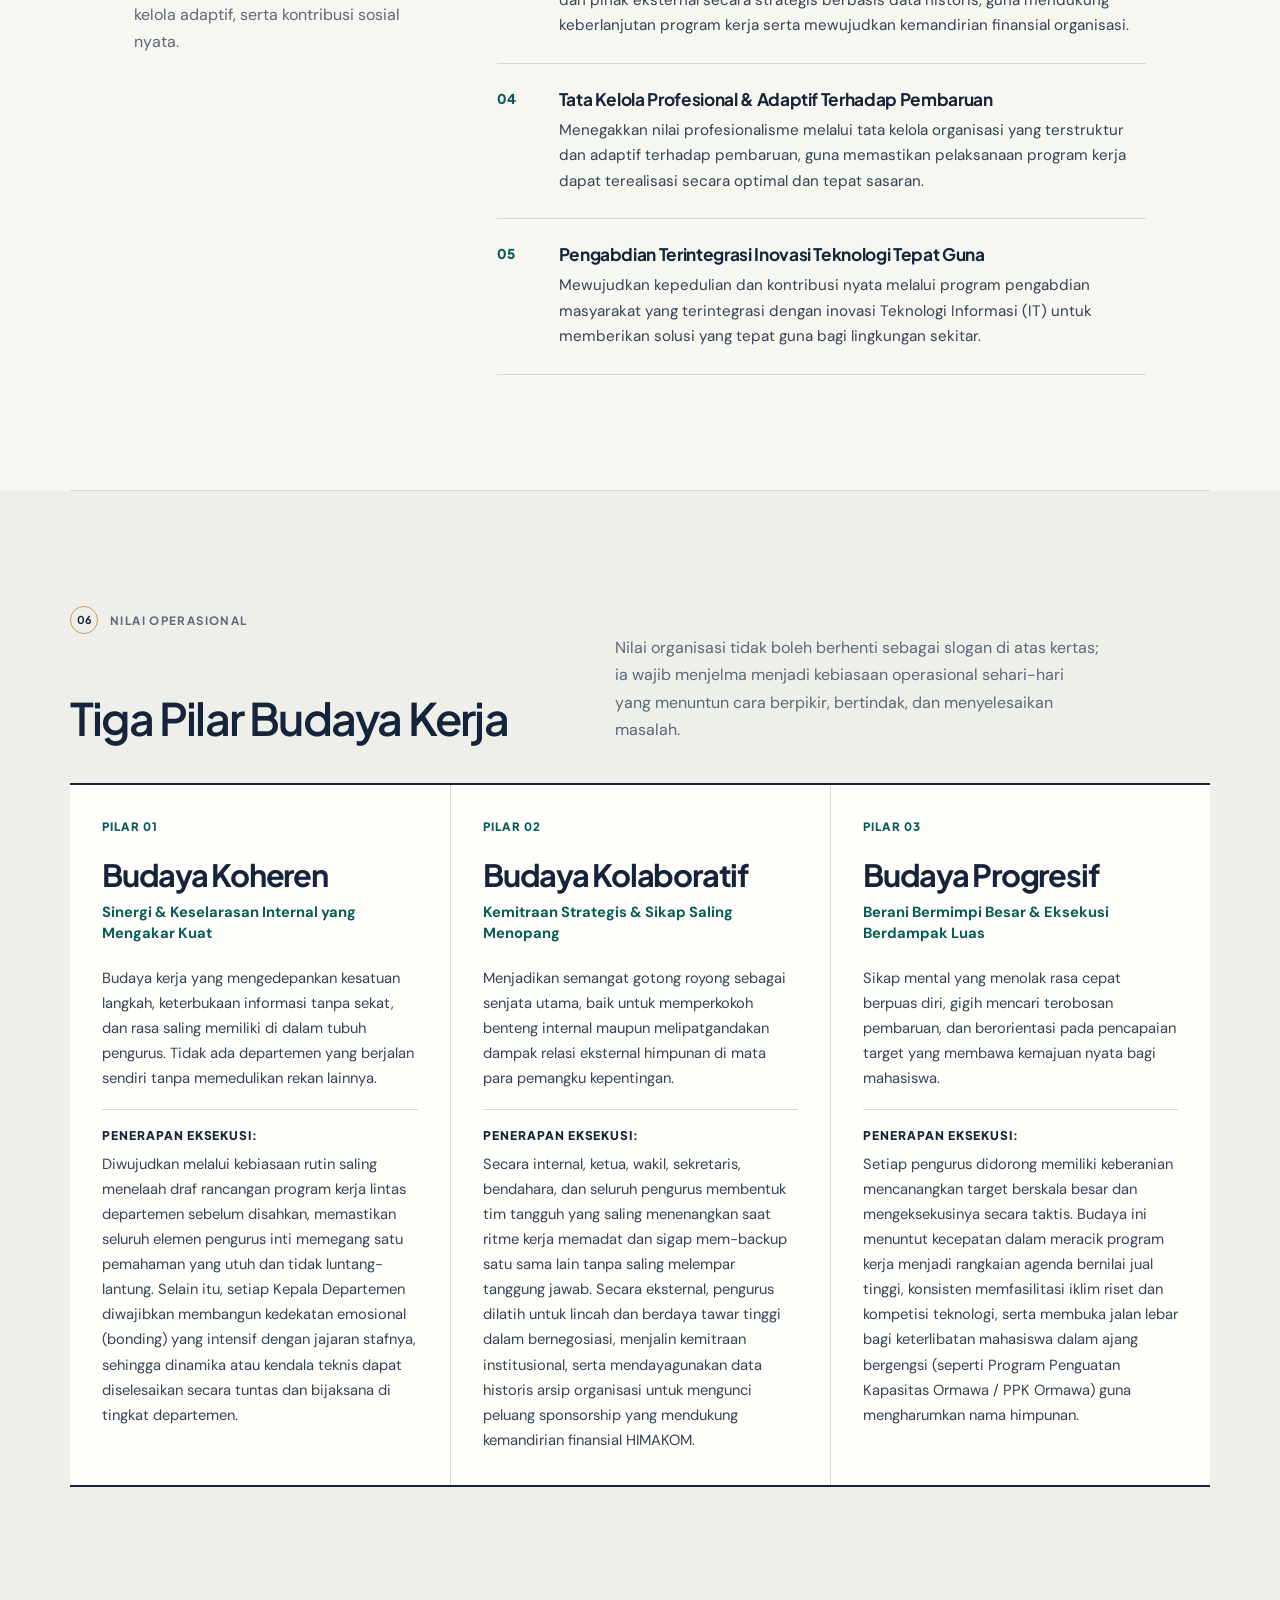
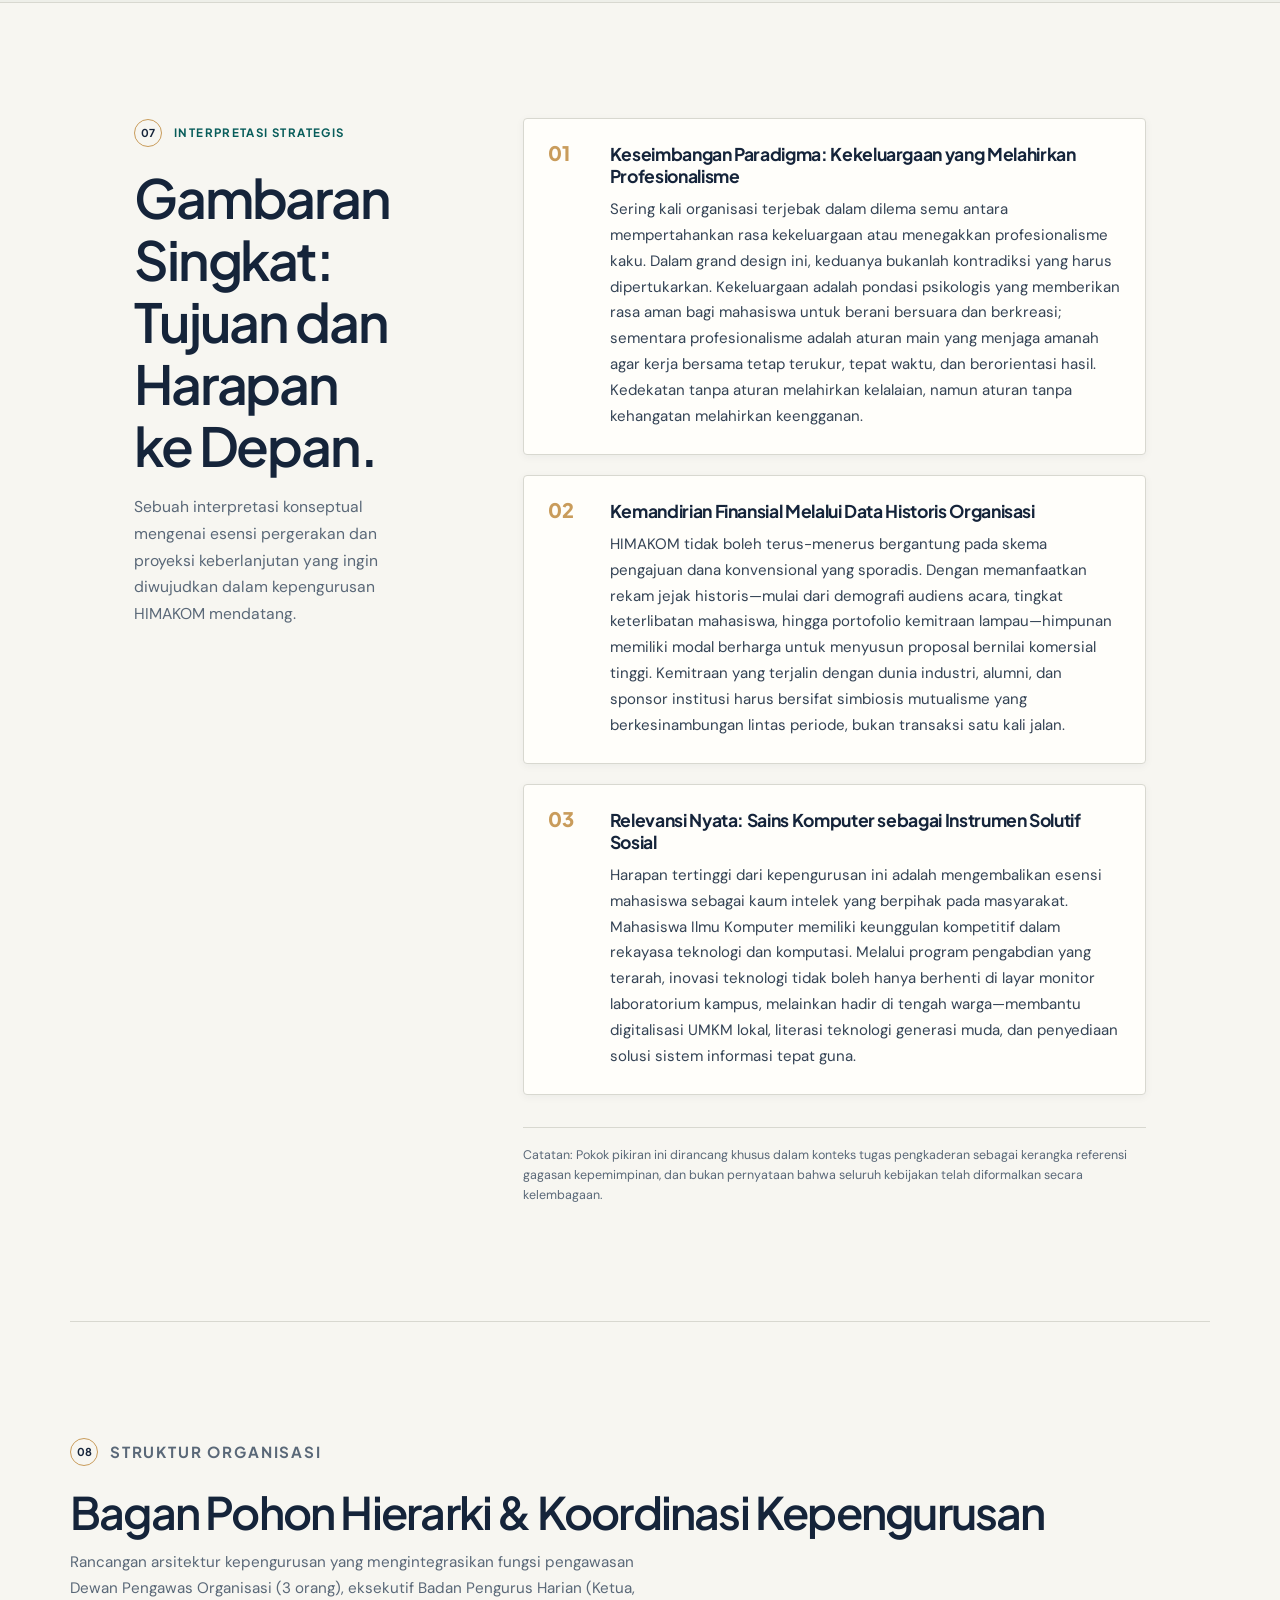
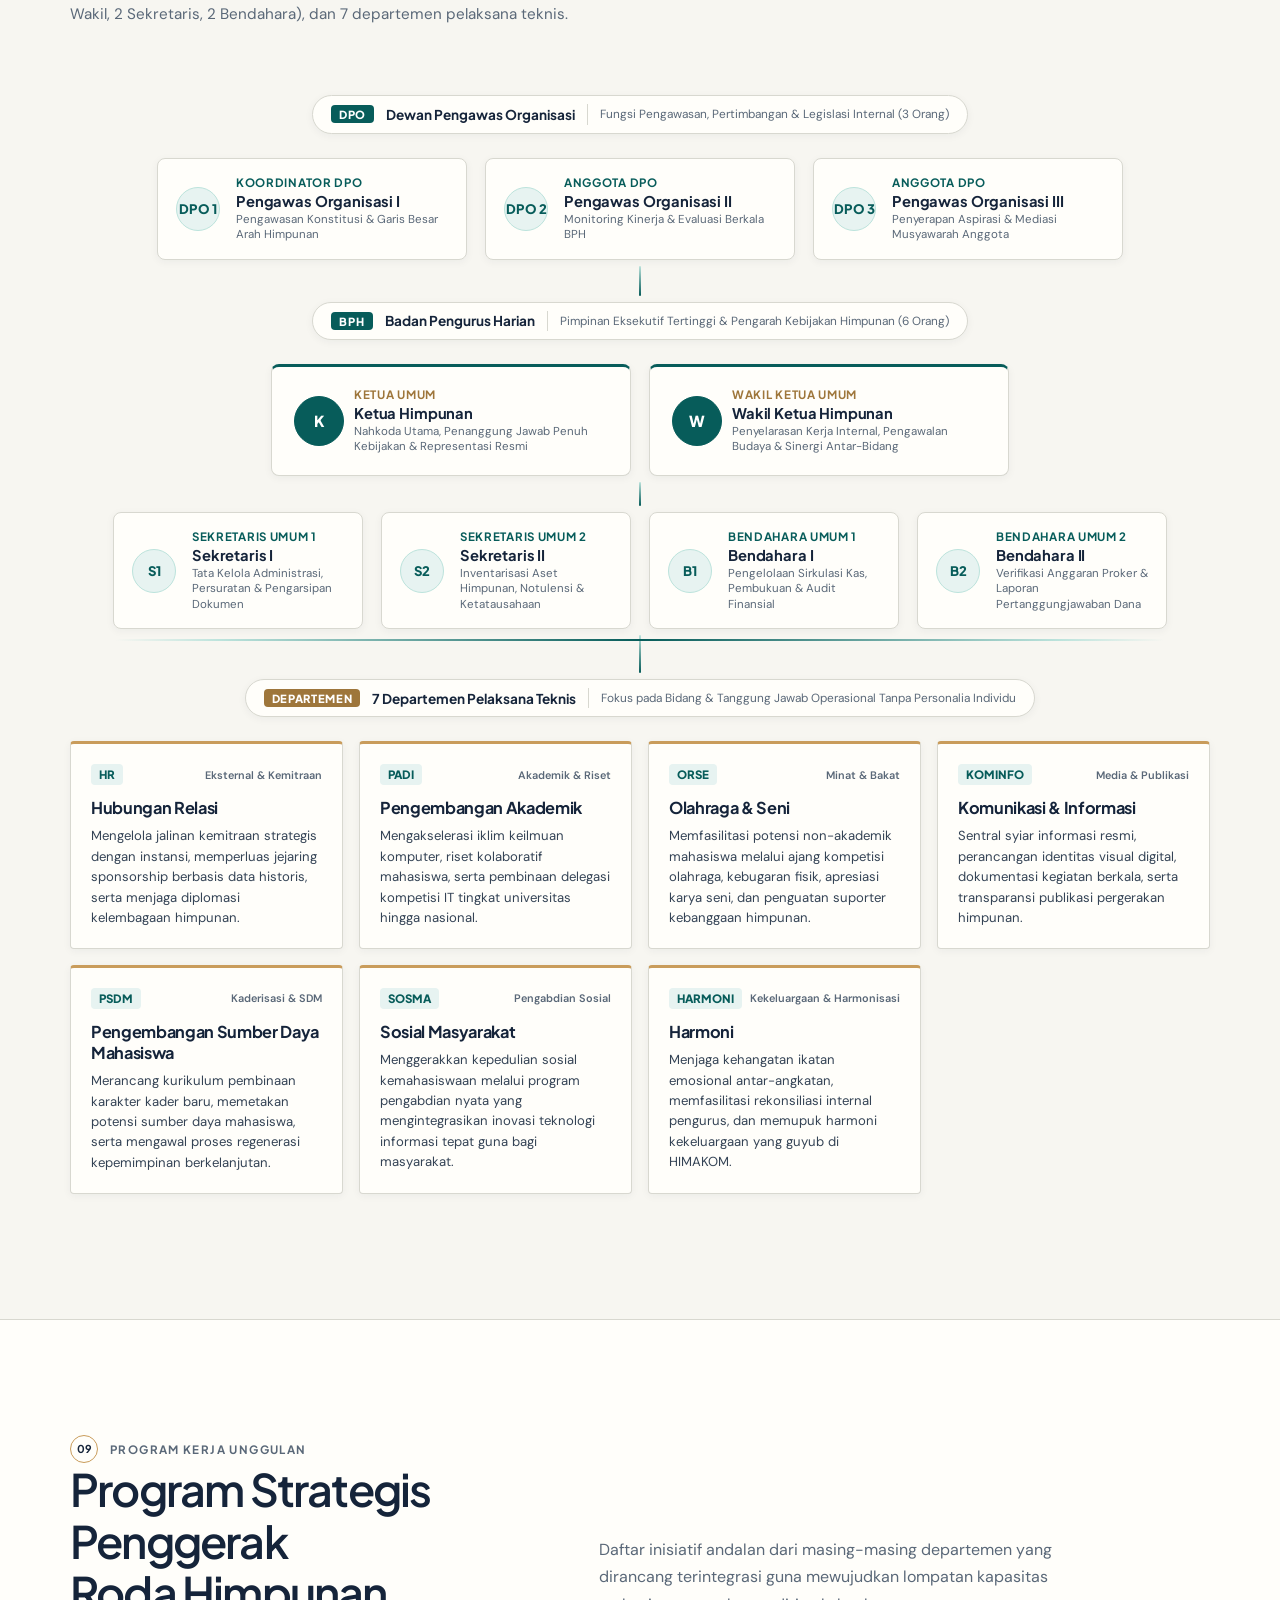
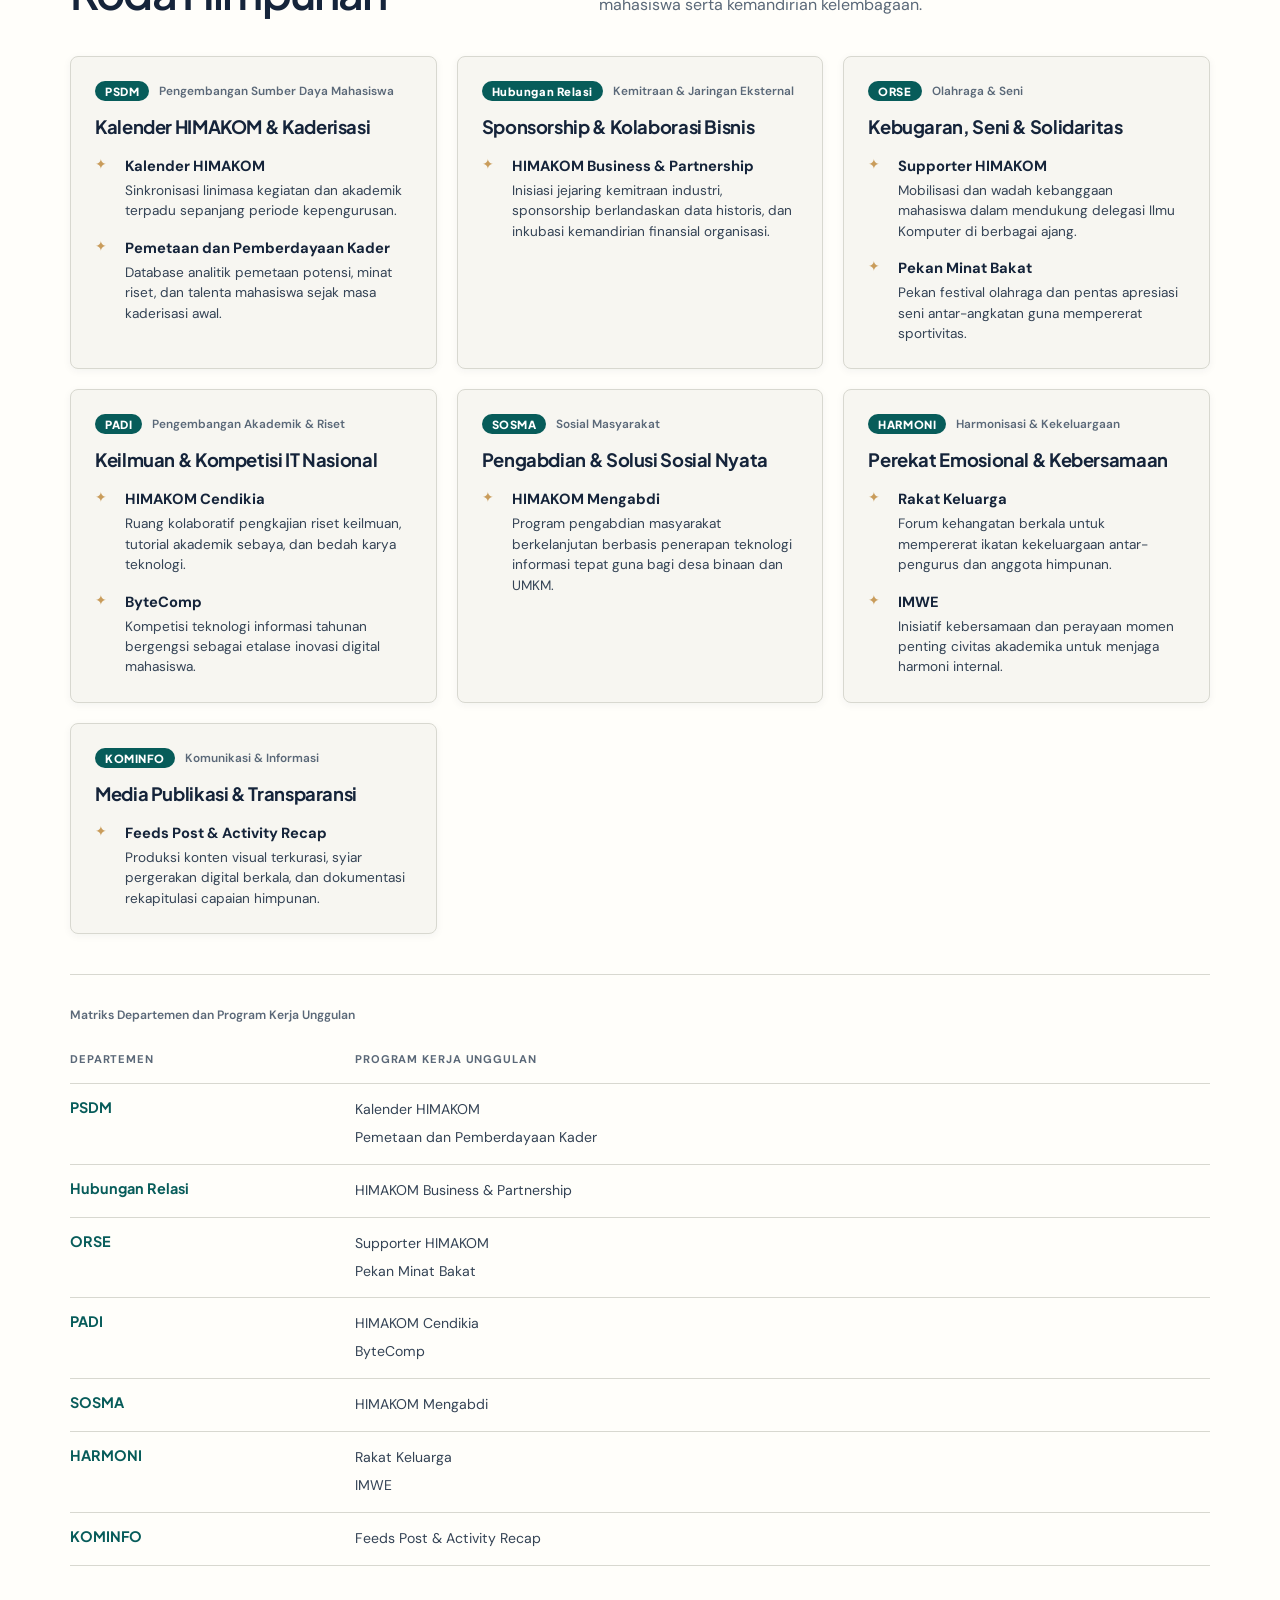
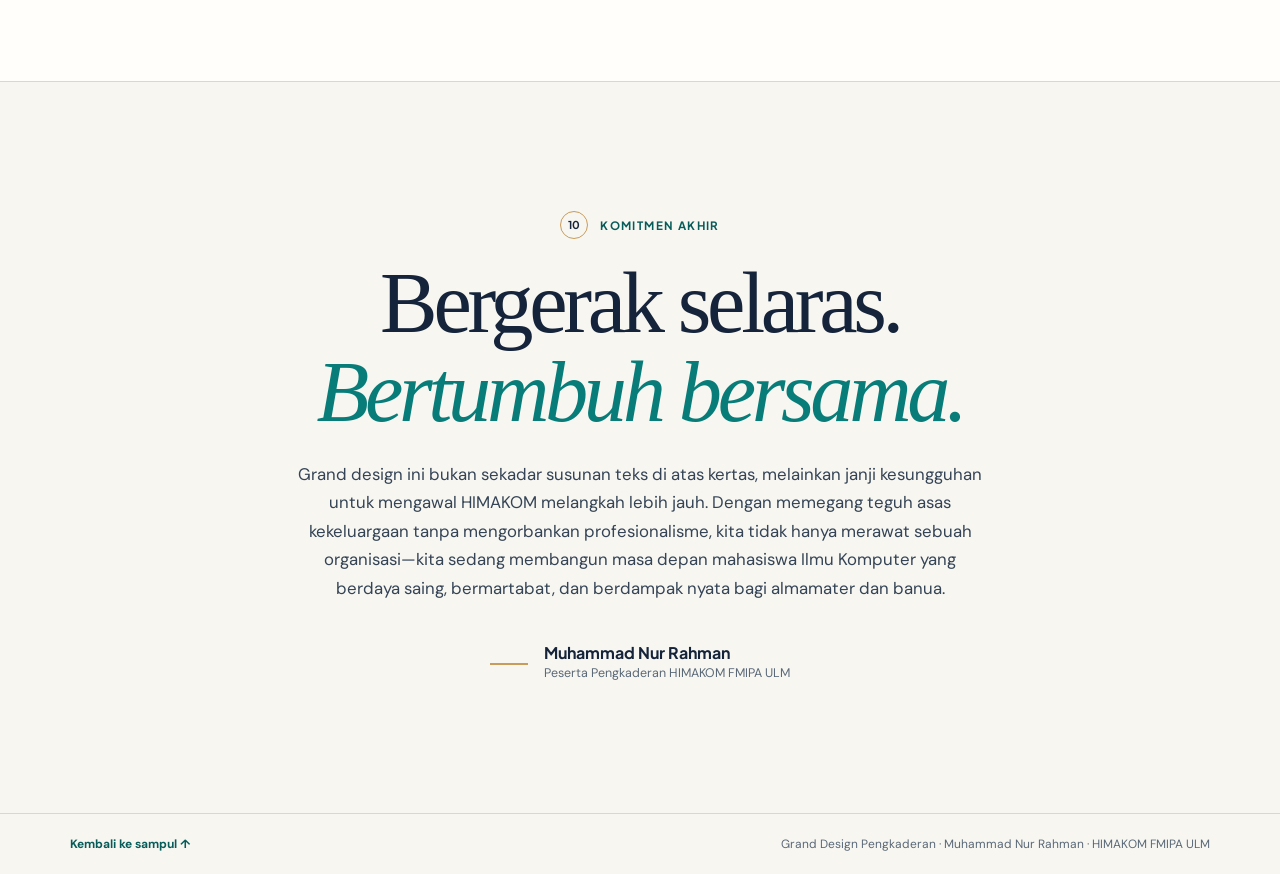
==== commit 1e09413c: "feat: complete architectural hierarchy tree, deepened narrative & responsive design polish - Deepen " ====
--- a/grand-design.html
+++ b/grand-design.html
@@ -5,7 +5,7 @@
   <meta name="viewport" content="width=device-width, initial-scale=1">
   <meta name="theme-color" content="#15243a">
   <meta name="robots" content="noindex, nofollow">
-  <meta name="description" content="Grand Design Muhammad Nur Rahman untuk tugas pengkaderan HIMAKOM ULM.">
+  <meta name="description" content="Grand Design gagasan kepengurusan Muhammad Nur Rahman untuk tugas pengkaderan HIMAKOM FMIPA ULM.">
   <title>Grand Design | Muhammad Nur Rahman · HIMAKOM ULM</title>
   <link rel="icon" href="assets/logo-himakom.jpg" type="image/jpeg">
   <link rel="preconnect" href="https://fonts.googleapis.com">
@@ -14,84 +14,104 @@
   <link rel="stylesheet" href="css/grand-design.css">
 </head>
 <body>
-  <a class="skip-link" href="#konten">Lewati ke isi</a>
-
+  <a class="skip-link" href="#konten">Lewati ke isi utama</a>
+
+  <!-- STICKY MASTHEAD NAVIGATION -->
   <header class="masthead">
     <a class="identity" href="#sampul" aria-label="Grand Design Muhammad Nur Rahman, kembali ke sampul">
-      <img src="assets/logo-himakom.jpg" alt="Logo HIMAKOM ULM" width="48" height="48">
+      <img src="assets/logo-himakom.jpg" alt="Logo HIMAKOM ULM" width="44" height="44">
       <span><strong>HIMAKOM ULM</strong><small>Grand Design Pengkaderan</small></span>
     </a>
     <nav class="section-nav" aria-label="Navigasi dokumen">
       <a href="#pembukaan">Pembukaan</a>
       <a href="#gagasan">Perkenalan</a>
       <a href="#organisasi">HIMAKOM</a>
-      <a href="#visi-misi">Visi &amp; misi</a>
-      <a href="#budaya">Budaya kerja</a>
+      <a href="#visi-misi">Visi &amp; Misi</a>
+      <a href="#budaya">Budaya Kerja</a>
       <a href="#interpretasi">Interpretasi</a>
       <a href="#struktur">Struktur</a>
-      <a href="#program">Program unggulan</a>
+      <a href="#program">Program Unggulan</a>
       <a href="#penutup">Penutup</a>
     </nav>
   </header>
 
   <main id="konten">
+    <!-- COVER HERO SECTION -->
     <section class="cover" id="sampul" aria-labelledby="cover-title">
       <div class="cover-copy">
-        <p class="cover-kicker">Tugas pengkaderan · Himpunan Mahasiswa Ilmu Komputer</p>
+        <p class="cover-kicker">Tugas Pengkaderan · Himpunan Mahasiswa Ilmu Komputer</p>
         <h1 id="cover-title">Ruang gerak.<br><em>Arah bersama.</em></h1>
-        <p class="cover-summary">Grand design gagasan untuk HIMAKOM yang inklusif, koheren, dan memberi dampak melalui kerja bersama.</p>
+        <p class="cover-summary">Cetak biru gagasan strategis menuju himpunan yang koheren dalam keselarasan internal, kolaboratif dalam kemitraan, dan progresif dalam melahirkan dampak nyata bagi mahasiswa dan masyarakat.</p>
         <div class="cover-byline">
           <span class="byline-rule" aria-hidden="true"></span>
-          <p><strong>Muhammad Nur Rahman</strong><span>Grand Design HIMAKOM ULM</span></p>
+          <div>
+            <strong>Muhammad Nur Rahman</strong>
+            <span>Peserta Pengkaderan HIMAKOM FMIPA ULM</span>
+          </div>
         </div>
       </div>
       <figure class="cover-art">
         <img src="assets/Logo-Kabinet.jpg" alt="Identitas visual Kabinet Rahman 25" width="1080" height="1080" fetchpriority="high">
-        <figcaption>Gagasan tentang gerak yang terhubung</figcaption>
+        <figcaption>Gagasan tentang arah pergerakan yang terhubung</figcaption>
       </figure>
       <span class="cover-index" aria-hidden="true">25</span>
     </section>
 
     <div class="document-shell">
+      <!-- 01. PEMBUKAAN -->
       <section class="opening section-block" id="pembukaan" aria-labelledby="opening-title">
-        <p class="section-label"><span>01</span> Pembukaan</p>
+        <div class="section-header-meta">
+          <p class="section-label"><span>01</span> Pembukaan</p>
+        </div>
         <div class="opening-copy">
-          <h2 id="opening-title">Organisasi tumbuh ketika orang-orangnya memahami arah yang sama.</h2>
-          <p>Grand design ini merangkum pandangan Muhammad Nur Rahman tentang HIMAKOM sebagai ruang pergerakan mahasiswa. Fokusnya ada pada keselarasan internal, pengembangan kapasitas, kemitraan yang terarah, tata kelola profesional, dan kontribusi berbasis teknologi informasi.</p>
-        </div>
-      </section>
-
+          <h2 id="opening-title">Organisasi tumbuh ketika arah gerak dipahami, diselaraskan, dan dihidupi bersama.</h2>
+          <p class="lead-text">Perjalanan sebuah himpunan mahasiswa tidak semata-mata diukur dari padatnya kalender kegiatan, melainkan dari sejauh mana setiap langkah pengurus memiliki resonansi yang sama terhadap tujuan besar organisasi. Di tengah percepatan lanskap teknologi dan dinamika kampus yang kian kompleks, HIMAKOM membutuhkan kompas pergerakan yang jernih—bukan sekadar menjalankan tradisi seremonial, tetapi menjadi wadah transformatif yang menumbuhkan potensi setiap mahasiswa Ilmu Komputer.</p>
+          <p>Grand design ini disusun sebagai kristalisasi gagasan konseptual dalam rangka tugas pengkaderan. Melalui pendekatan yang bertumpu pada keselarasan internal yang kokoh, keberanian menjalin kolaborasi strategis, dan komitmen mengeksekusi program kerja bernilai tinggi, dokumen ini menawarkan peta jalan agar HIMAKOM senantiasa adaptif, berdaya saing, dan berakar pada nilai kekeluargaan yang tulus.</p>
+        </div>
+      </section>
+
+      <!-- 02. PERKENALAN DIRI -->
       <section class="profile section-block" id="gagasan" aria-labelledby="profile-title">
         <div class="profile-heading">
           <p class="section-label"><span>02</span> Perkenalan</p>
-          <h2 id="profile-title">Mengenal penggagas</h2>
+          <h2 id="profile-title">Mengenal inisiator gagasan</h2>
+          <p class="section-subtext">Menghadirkan komitmen personal sebagai landasan tanggung jawab dalam membangun arah pergerakan himpunan.</p>
         </div>
         <div class="profile-panel">
           <div class="monogram" aria-hidden="true">MR</div>
           <div class="profile-details">
-            <p class="profile-name">Muhammad Nur Rahman</p>
-            <p class="profile-context">Peserta pengkaderan HIMAKOM ULM</p>
-            <p>Dokumen ini menyampaikan gagasan tentang arah organisasi, cara pengurus bekerja bersama, dan harapan terhadap kontribusi HIMAKOM. Tidak mencantumkan jabatan kepengurusan.</p>
+            <h3 class="profile-name">Muhammad Nur Rahman</h3>
+            <p class="profile-context">Peserta Pengkaderan · Program Studi S1 Ilmu Komputer FMIPA ULM</p>
+            <p>Hadir sebagai bagian dari generasi penerus yang meyakini bahwa perubahan bermakna selalu berawal dari rancangan yang matang. Gagasan ini lahir dari pengamatan langsung terhadap kebutuhan rekan-rekan mahasiswa akan ruang berekspresi yang aman, transparan, dan profesional. Tanpa pretensi politik jabatan praktis, cetak biru ini didedikasikan secara penuh sebagai diskursus konstruktif demi kemaslahatan seluruh civitas akademika HIMAKOM.</p>
           </div>
           <div class="profile-mark" aria-hidden="true">HIMAKOM<br>ULM</div>
         </div>
       </section>
 
+      <!-- 03. PERKENALAN ORGANISASI -->
       <section class="organization section-block" id="organisasi" aria-labelledby="organization-title">
         <div class="organization-intro">
-          <p class="section-label"><span>03</span> Perkenalan organisasi</p>
-          <h2 id="organization-title">HIMAKOM, rumah gerak mahasiswa Ilmu Komputer.</h2>
-          <p>Himpunan Mahasiswa Ilmu Komputer Universitas Lambung Mangkurat menjadi ruang bagi mahasiswa untuk berproses, mengembangkan kapasitas, membangun relasi, dan menghadirkan kontribusi.</p>
-        </div>
-        <div class="organization-emblems" role="group" aria-label="Identitas institusi">
-          <figure><img src="assets/logo-ulm.png" alt="Lambang Universitas Lambung Mangkurat" width="160" height="160"><figcaption>Universitas Lambung Mangkurat</figcaption></figure>
-          <figure><img src="assets/logo-himakom.jpg" alt="Logo Himpunan Mahasiswa Ilmu Komputer" width="160" height="160"><figcaption>HIMAKOM · FMIPA</figcaption></figure>
-        </div>
-      </section>
-
+          <p class="section-label"><span>03</span> Perkenalan Organisasi</p>
+          <h2 id="organization-title">HIMAKOM: Rumah gerak, kreasi, dan pengabdian mahasiswa.</h2>
+          <p class="lead-text">Himpunan Mahasiswa Ilmu Komputer (HIMAKOM) FMIPA Universitas Lambung Mangkurat adalah episentrum pergerakan kemahasiswaan tingkat program studi yang menaungi aspirasi, minat, dan bakat di bidang komputasi dan teknologi informasi.</p>
+          <p>Sebagai organisasi yang berdiri di lingkungan sains dan teknologi, HIMAKOM memegang mandat ganda: membina solidaritas kekeluargaan antar-angkatan mahasiswa sekaligus membentuk profesionalisme kader agar siap berkontribusi pada industri digital maupun pengabdian kemasyarakatan di tingkat lokal hingga nasional.</p>
+        </div>
+        <div class="organization-emblems" role="group" aria-label="Identitas institusi universitas dan himpunan">
+          <figure>
+            <img src="assets/logo-ulm.png" alt="Lambang Universitas Lambung Mangkurat" width="160" height="160">
+            <figcaption>Universitas Lambung Mangkurat</figcaption>
+          </figure>
+          <figure>
+            <img src="assets/logo-himakom.jpg" alt="Logo Himpunan Mahasiswa Ilmu Komputer" width="160" height="160">
+            <figcaption>HIMAKOM · FMIPA ULM</figcaption>
+          </figure>
+        </div>
+      </section>
+
+      <!-- 04 & 05. VISI & MISI -->
       <section class="vision section-block" id="visi-misi" aria-labelledby="vision-title">
         <div class="vision-title">
-          <p class="section-label"><span>04</span> Arah gerak</p>
+          <p class="section-label"><span>04</span> Landasan Visi</p>
           <h2 id="vision-title">Visi</h2>
         </div>
         <blockquote class="vision-quote">
@@ -102,118 +122,568 @@
 
       <section class="mission section-block" aria-labelledby="mission-title">
         <div class="mission-heading">
-          <p class="section-label"><span>05</span> Langkah yang dituju</p>
-          <h2 id="mission-title">Misi</h2>
-          <p>Lima arah kerja yang menerjemahkan visi ke dalam tata kelola, pengembangan mahasiswa, relasi, dan kontribusi.</p>
+          <p class="section-label"><span>05</span> Langkah Strategis</p>
+          <h2 id="mission-title">Lima Misi Pergerakan</h2>
+          <p>Pengejawantahan visi ke dalam lima sumbu kerja terpadu yang menyentuh aspek kekeluargaan, pengembangan potensi, kemandirian kemitraan, tata kelola adaptif, serta kontribusi sosial nyata.</p>
         </div>
         <ol class="mission-list">
-          <li><span class="mission-number">01</span><p>Membangun ekosistem organisasi yang solid dan koheren dengan menguatkan sinergi, komunikasi transparan, dan kedekatan emosional antar pengurus guna menciptakan lingkungan kerja yang berasaskan kekeluargaan.</p></li>
-          <li><span class="mission-number">02</span><p>Memfasilitasi pengembangan minat, bakat, dan kapasitas akademik maupun non-akademik secara progresif guna mencetak sumber daya mahasiswa Ilmu Komputer yang unggul, berprestasi, dan siap menghadapi tantangan masa depan.</p></li>
-          <li><span class="mission-number">03</span><p>Meningkatkan jalinan relasi yang kolaboratif dengan instansi, mitra kemahasiswaan, dan pihak eksternal secara strategis berbasis data historis, guna mendukung keberlanjutan program kerja serta mewujudkan kemandirian finansial organisasi.</p></li>
-          <li><span class="mission-number">04</span><p>Menegakkan nilai profesionalisme melalui tata kelola organisasi yang terstruktur dan adaptif terhadap pembaruan, guna memastikan pelaksanaan program kerja dapat terealisasi secara optimal dan tepat sasaran.</p></li>
-          <li><span class="mission-number">05</span><p>Mewujudkan kepedulian dan kontribusi nyata melalui program pengabdian masyarakat yang terintegrasi dengan inovasi Teknologi Informasi (IT) untuk memberikan solusi yang tepat guna bagi lingkungan sekitar.</p></li>
+          <li>
+            <span class="mission-number">01</span>
+            <div>
+              <h3>Ekosistem Solid, Koheren &amp; Berasaskan Kekeluargaan</h3>
+              <p>Membangun ekosistem organisasi yang solid dan koheren dengan menguatkan sinergi, komunikasi transparan, dan kedekatan emosional antar pengurus guna menciptakan lingkungan kerja yang berasaskan kekeluargaan.</p>
+            </div>
+          </li>
+          <li>
+            <span class="mission-number">02</span>
+            <div>
+              <h3>Pengembangan Kapasitas &amp; Prestasi Progresif</h3>
+              <p>Memfasilitasi pengembangan minat, bakat, dan kapasitas akademik maupun non-akademik secara progresif guna mencetak sumber daya mahasiswa Ilmu Komputer yang unggul, berprestasi, dan siap menghadapi tantangan masa depan.</p>
+            </div>
+          </li>
+          <li>
+            <span class="mission-number">03</span>
+            <div>
+              <h3>Jejaring Kolaboratif Berbasis Data &amp; Kemandirian Finansial</h3>
+              <p>Meningkatkan jalinan relasi yang kolaboratif dengan instansi, mitra kemahasiswaan, dan pihak eksternal secara strategis berbasis data historis, guna mendukung keberlanjutan program kerja serta mewujudkan kemandirian finansial organisasi.</p>
+            </div>
+          </li>
+          <li>
+            <span class="mission-number">04</span>
+            <div>
+              <h3>Tata Kelola Profesional &amp; Adaptif Terhadap Pembaruan</h3>
+              <p>Menegakkan nilai profesionalisme melalui tata kelola organisasi yang terstruktur dan adaptif terhadap pembaruan, guna memastikan pelaksanaan program kerja dapat terealisasi secara optimal dan tepat sasaran.</p>
+            </div>
+          </li>
+          <li>
+            <span class="mission-number">05</span>
+            <div>
+              <h3>Pengabdian Terintegrasi Inovasi Teknologi Tepat Guna</h3>
+              <p>Mewujudkan kepedulian dan kontribusi nyata melalui program pengabdian masyarakat yang terintegrasi dengan inovasi Teknologi Informasi (IT) untuk memberikan solusi yang tepat guna bagi lingkungan sekitar.</p>
+            </div>
+          </li>
         </ol>
       </section>
 
+      <!-- 06. TIGA PILAR BUDAYA KERJA -->
       <section class="culture section-block" id="budaya" aria-labelledby="culture-title">
         <div class="culture-heading">
-          <p class="section-label"><span>06</span> Cara bekerja bersama</p>
-          <h2 id="culture-title">Tiga pilar budaya kerja</h2>
-          <p>Nilai kerja hadir dalam kebiasaan pengurus, bukan hanya dalam pernyataan.</p>
+          <p class="section-label"><span>06</span> Nilai Operasional</p>
+          <h2 id="culture-title">Tiga Pilar Budaya Kerja</h2>
+          <p>Nilai organisasi tidak boleh berhenti sebagai slogan di atas kertas; ia wajib menjelma menjadi kebiasaan operasional sehari-hari yang menuntun cara berpikir, bertindak, dan menyelesaikan masalah.</p>
         </div>
         <div class="culture-list">
           <article class="culture-item culture-coherent">
             <p class="culture-index">Pilar 01</p>
-            <h3>Koheren</h3>
-            <p class="culture-thesis">Sinergi dan keselarasan internal.</p>
-            <p>Pengurus membaca rancangan program kerja dan berdiskusi lintas departemen agar memiliki pemahaman yang selaras. Kepala departemen membangun kedekatan dengan staf supaya dinamika dapat dibicarakan dan dituntaskan di tingkat departemen.</p>
-          </article>
+            <h3>Budaya Koheren</h3>
+            <p class="culture-thesis">Sinergi &amp; Keselarasan Internal yang Mengakar Kuat</p>
+            <div class="culture-body">
+              <p>Budaya kerja yang mengedepankan kesatuan langkah, keterbukaan informasi tanpa sekat, dan rasa saling memiliki di dalam tubuh pengurus. Tidak ada departemen yang berjalan sendiri tanpa memedulikan rekan lainnya.</p>
+              <div class="culture-execution">
+                <strong>Penerapan Eksekusi:</strong>
+                <p>Diwujudkan melalui kebiasaan rutin saling menelaah draf rancangan program kerja lintas departemen sebelum disahkan, memastikan seluruh elemen pengurus inti memegang satu pemahaman yang utuh dan tidak luntang-lantung. Selain itu, setiap Kepala Departemen diwajibkan membangun kedekatan emosional (bonding) yang intensif dengan jajaran stafnya, sehingga dinamika atau kendala teknis dapat diselesaikan secara tuntas dan bijaksana di tingkat departemen.</p>
+              </div>
+            </div>
+          </article>
+
           <article class="culture-item culture-collaborative">
             <p class="culture-index">Pilar 02</p>
-            <h3>Kolaboratif</h3>
-            <p class="culture-thesis">Kemitraan dan sikap saling menopang.</p>
-            <p>Ketua, wakil, dan seluruh pengurus membangun tim yang solid, saling menenangkan, dan siap membantu satu sama lain. Dalam relasi eksternal, pengurus menjalin kemitraan dan memanfaatkan data historis organisasi untuk mencari peluang sponsorship bagi program HIMAKOM.</p>
-          </article>
+            <h3>Budaya Kolaboratif</h3>
+            <p class="culture-thesis">Kemitraan Strategis &amp; Sikap Saling Menopang</p>
+            <div class="culture-body">
+              <p>Menjadikan semangat gotong royong sebagai senjata utama, baik untuk memperkokoh benteng internal maupun melipatgandakan dampak relasi eksternal himpunan di mata para pemangku kepentingan.</p>
+              <div class="culture-execution">
+                <strong>Penerapan Eksekusi:</strong>
+                <p>Secara internal, ketua, wakil, sekretaris, bendahara, dan seluruh pengurus membentuk tim tangguh yang saling menenangkan saat ritme kerja memadat dan sigap mem-backup satu sama lain tanpa saling melempar tanggung jawab. Secara eksternal, pengurus dilatih untuk lincah dan berdaya tawar tinggi dalam bernegosiasi, menjalin kemitraan institusional, serta mendayagunakan data historis arsip organisasi untuk mengunci peluang sponsorship yang mendukung kemandirian finansial HIMAKOM.</p>
+              </div>
+            </div>
+          </article>
+
           <article class="culture-item culture-progressive">
             <p class="culture-index">Pilar 03</p>
-            <h3>Progresif</h3>
-            <p class="culture-thesis">Berani bermimpi dan mengeksekusi.</p>
-            <p>Pengurus berani menetapkan target besar lalu merancang program dan acara untuk mencapainya. Budaya ini mendorong inovasi serta prestasi kemahasiswaan, termasuk partisipasi dalam PPK Ormawa, dan memastikan gagasan diikuti eksekusi nyata.</p>
-          </article>
-        </div>
-      </section>
-
+            <h3>Budaya Progresif</h3>
+            <p class="culture-thesis">Berani Bermimpi Besar &amp; Eksekusi Berdampak Luas</p>
+            <div class="culture-body">
+              <p>Sikap mental yang menolak rasa cepat berpuas diri, gigih mencari terobosan pembaruan, dan berorientasi pada pencapaian target yang membawa kemajuan nyata bagi mahasiswa.</p>
+              <div class="culture-execution">
+                <strong>Penerapan Eksekusi:</strong>
+                <p>Setiap pengurus didorong memiliki keberanian mencanangkan target berskala besar dan mengeksekusinya secara taktis. Budaya ini menuntut kecepatan dalam meracik program kerja menjadi rangkaian agenda bernilai jual tinggi, konsisten memfasilitasi iklim riset dan kompetisi teknologi, serta membuka jalan lebar bagi keterlibatan mahasiswa dalam ajang bergengsi (seperti Program Penguatan Kapasitas Ormawa / PPK Ormawa) guna mengharumkan nama himpunan.</p>
+              </div>
+            </div>
+          </article>
+        </div>
+      </section>
+
+      <!-- 07. INTERPRETASI, TUJUAN & HARAPAN -->
       <section class="interpretation section-block" id="interpretasi" aria-labelledby="interpretation-title">
         <div class="interpretation-title">
-          <p class="section-label"><span>07</span> Interpretasi</p>
-          <h2 id="interpretation-title">Tujuan dan harapan.</h2>
+          <p class="section-label"><span>07</span> Interpretasi Strategis</p>
+          <h2 id="interpretation-title">Gambaran Singkat: Tujuan dan Harapan ke Depan.</h2>
+          <p class="interpretation-lead">Sebuah interpretasi konseptual mengenai esensi pergerakan dan proyeksi keberlanjutan yang ingin diwujudkan dalam kepengurusan HIMAKOM mendatang.</p>
         </div>
         <div class="interpretation-copy">
-          <p class="interpretation-lead">HIMAKOM diharapkan menjadi organisasi yang membuat anggotanya tahu arah, memahami perannya, dan dapat bekerja lintas bidang.</p>
-          <p>Keselarasan dibangun dengan komunikasi yang terbuka dan pemahaman program kerja bersama. Pengembangan mahasiswa berjalan berdampingan dengan tata kelola yang rapi, agar gagasan dapat diterjemahkan menjadi kegiatan yang tepat sasaran.</p>
-          <p>Relasi dan data historis dapat membantu organisasi menjaga kesinambungan program. Melalui kemitraan dan pengabdian berbasis teknologi informasi, HIMAKOM diharapkan memberi manfaat yang terasa bagi lingkungan sekitar.</p>
-          <p class="interpretation-note">Arah ini merupakan gagasan dalam tugas pengkaderan, bukan klaim bahwa program atau kebijakan tersebut telah dijalankan.</p>
-        </div>
-      </section>
-
+          <div class="interpretation-pillar-card">
+            <div class="pillar-num">01</div>
+            <div class="pillar-content">
+              <h3>Keseimbangan Paradigma: Kekeluargaan yang Melahirkan Profesionalisme</h3>
+              <p>Sering kali organisasi terjebak dalam dilema semu antara mempertahankan rasa kekeluargaan atau menegakkan profesionalisme kaku. Dalam grand design ini, keduanya bukanlah kontradiksi yang harus dipertukarkan. Kekeluargaan adalah pondasi psikologis yang memberikan rasa aman bagi mahasiswa untuk berani bersuara dan berkreasi; sementara profesionalisme adalah aturan main yang menjaga amanah agar kerja bersama tetap terukur, tepat waktu, dan berorientasi hasil. Kedekatan tanpa aturan melahirkan kelalaian, namun aturan tanpa kehangatan melahirkan keengganan.</p>
+            </div>
+          </div>
+
+          <div class="interpretation-pillar-card">
+            <div class="pillar-num">02</div>
+            <div class="pillar-content">
+              <h3>Kemandirian Finansial Melalui Data Historis Organisasi</h3>
+              <p>HIMAKOM tidak boleh terus-menerus bergantung pada skema pengajuan dana konvensional yang sporadis. Dengan memanfaatkan rekam jejak historis—mulai dari demografi audiens acara, tingkat keterlibatan mahasiswa, hingga portofolio kemitraan lampau—himpunan memiliki modal berharga untuk menyusun proposal bernilai komersial tinggi. Kemitraan yang terjalin dengan dunia industri, alumni, dan sponsor institusi harus bersifat simbiosis mutualisme yang berkesinambungan lintas periode, bukan transaksi satu kali jalan.</p>
+            </div>
+          </div>
+
+          <div class="interpretation-pillar-card">
+            <div class="pillar-num">03</div>
+            <div class="pillar-content">
+              <h3>Relevansi Nyata: Sains Komputer sebagai Instrumen Solutif Sosial</h3>
+              <p>Harapan tertinggi dari kepengurusan ini adalah mengembalikan esensi mahasiswa sebagai kaum intelek yang berpihak pada masyarakat. Mahasiswa Ilmu Komputer memiliki keunggulan kompetitif dalam rekayasa teknologi dan komputasi. Melalui program pengabdian yang terarah, inovasi teknologi tidak boleh hanya berhenti di layar monitor laboratorium kampus, melainkan hadir di tengah warga—membantu digitalisasi UMKM lokal, literasi teknologi generasi muda, dan penyediaan solusi sistem informasi tepat guna.</p>
+            </div>
+          </div>
+          <p class="interpretation-note">Catatan: Pokok pikiran ini dirancang khusus dalam konteks tugas pengkaderan sebagai kerangka referensi gagasan kepemimpinan, dan bukan pernyataan bahwa seluruh kebijakan telah diformalkan secara kelembagaan.</p>
+        </div>
+      </section>
+
+      <!-- 08. STRUKTUR ORGANISASI: POHON HIERARKI LENGKAP -->
       <section class="structure section-block" id="struktur" aria-labelledby="structure-title">
         <div class="structure-heading">
-          <p class="section-label"><span>08</span> Bidang dan departemen</p>
-          <h2 id="structure-title">Bidang dan departemen HIMAKOM.</h2>
-          <p>Bagian ini merangkum nama unit yang diberikan untuk tugas. Nama pengurus, jabatan personal, dan relasi hierarki tidak dicantumkan.</p>
-        </div>
-        <div class="structure-map" role="group" aria-label="Daftar bidang dan departemen HIMAKOM">
-          <ul class="department-list" aria-label="Bidang dan departemen HIMAKOM">
-            <li>Hubungan Relasi</li>
-            <li>PADI</li>
-            <li>ORSE</li>
-            <li>KOMINFO</li>
-            <li>PSDM</li>
-            <li>SOSMA</li>
-            <li>HARMONI</li>
-          </ul>
-        </div>
-        <p class="structure-note">Bagian ini menampilkan nama bidang/departemen saja. Rincian hierarki, kepanjangan nama unit, dan susunan jabatan tidak dicantumkan karena belum dikonfirmasi untuk tugas ini.</p>
-      </section>
-
+          <p class="section-label"><span>08</span> Struktur Organisasi</p>
+          <h2 id="structure-title">Bagan Pohon Hierarki &amp; Koordinasi Kepengurusan</h2>
+          <p>Rancangan arsitektur kepengurusan yang mengintegrasikan fungsi pengawasan Dewan Pengawas Organisasi (3 orang), eksekutif Badan Pengurus Harian (Ketua, Wakil, 2 Sekretaris, 2 Bendahara), dan 7 departemen pelaksana teknis.</p>
+        </div>
+
+        <div class="org-tree-grand" role="group" aria-label="Bagan Pohon Hierarki Struktur Organisasi HIMAKOM">
+          <!-- TIER 1: DEWAN PENGAWAS ORGANISASI (DPO) -->
+          <div class="tree-tier tree-tier-dpo">
+            <div class="tree-tier-badge-label">
+              <span class="tier-tag">DPO</span>
+              <span class="tier-title">Dewan Pengawas Organisasi</span>
+              <span class="tier-desc">Fungsi Pengawasan, Pertimbangan &amp; Legislasi Internal (3 Orang)</span>
+            </div>
+            <div class="tree-row tree-row-dpo">
+              <div class="tree-node tree-node-person">
+                <div class="node-badge-avatar">DPO 1</div>
+                <div class="node-info">
+                  <span class="node-role">Koordinator DPO</span>
+                  <strong class="node-name">Pengawas Organisasi I</strong>
+                  <span class="node-sub">Pengawasan Konstitusi &amp; Garis Besar Arah Himpunan</span>
+                </div>
+              </div>
+              <div class="tree-node tree-node-person">
+                <div class="node-badge-avatar">DPO 2</div>
+                <div class="node-info">
+                  <span class="node-role">Anggota DPO</span>
+                  <strong class="node-name">Pengawas Organisasi II</strong>
+                  <span class="node-sub">Monitoring Kinerja &amp; Evaluasi Berkala BPH</span>
+                </div>
+              </div>
+              <div class="tree-node tree-node-person">
+                <div class="node-badge-avatar">DPO 3</div>
+                <div class="node-info">
+                  <span class="node-role">Anggota DPO</span>
+                  <strong class="node-name">Pengawas Organisasi III</strong>
+                  <span class="node-sub">Penyerapan Aspirasi &amp; Mediasi Musyawarah Anggota</span>
+                </div>
+              </div>
+            </div>
+          </div>
+
+          <!-- CONNECTOR: DPO KE BPH -->
+          <div class="tree-connector" aria-hidden="true">
+            <span class="tree-line-v"></span>
+          </div>
+
+          <!-- TIER 2: BADAN PENGURUS HARIAN (BPH) -->
+          <div class="tree-tier tree-tier-bph">
+            <div class="tree-tier-badge-label">
+              <span class="tier-tag">BPH</span>
+              <span class="tier-title">Badan Pengurus Harian</span>
+              <span class="tier-desc">Pimpinan Eksekutif Tertinggi &amp; Pengarah Kebijakan Himpunan (6 Orang)</span>
+            </div>
+
+            <!-- Pinnacle: Ketua & Wakil -->
+            <div class="tree-row tree-row-pinnacle">
+              <div class="tree-node tree-node-person tree-node-pinnacle">
+                <div class="node-badge-avatar node-avatar-pinnacle">K</div>
+                <div class="node-info">
+                  <span class="node-role role-lead">Ketua Umum</span>
+                  <strong class="node-name">Ketua Himpunan</strong>
+                  <span class="node-sub">Nahkoda Utama, Penanggung Jawab Penuh Kebijakan &amp; Representasi Resmi</span>
+                </div>
+              </div>
+              <div class="tree-node tree-node-person tree-node-pinnacle">
+                <div class="node-badge-avatar node-avatar-pinnacle">W</div>
+                <div class="node-info">
+                  <span class="node-role role-lead">Wakil Ketua Umum</span>
+                  <strong class="node-name">Wakil Ketua Himpunan</strong>
+                  <span class="node-sub">Penyelarasan Kerja Internal, Pengawalan Budaya &amp; Sinergi Antar-Bidang</span>
+                </div>
+              </div>
+            </div>
+
+            <!-- Branch Line BPH ke Sekre & Bendum -->
+            <div class="tree-branch" aria-hidden="true">
+              <span class="tree-line-v"></span>
+            </div>
+
+            <!-- Row Core BPH: 2 Sekre & 2 Bendahara -->
+            <div class="tree-row tree-row-bph-core">
+              <div class="tree-node tree-node-person">
+                <div class="node-badge-avatar">S1</div>
+                <div class="node-info">
+                  <span class="node-role">Sekretaris Umum 1</span>
+                  <strong class="node-name">Sekretaris I</strong>
+                  <span class="node-sub">Tata Kelola Administrasi, Persuratan &amp; Pengarsipan Dokumen</span>
+                </div>
+              </div>
+              <div class="tree-node tree-node-person">
+                <div class="node-badge-avatar">S2</div>
+                <div class="node-info">
+                  <span class="node-role">Sekretaris Umum 2</span>
+                  <strong class="node-name">Sekretaris II</strong>
+                  <span class="node-sub">Inventarisasi Aset Himpunan, Notulensi &amp; Ketatausahaan</span>
+                </div>
+              </div>
+              <div class="tree-node tree-node-person">
+                <div class="node-badge-avatar">B1</div>
+                <div class="node-info">
+                  <span class="node-role">Bendahara Umum 1</span>
+                  <strong class="node-name">Bendahara I</strong>
+                  <span class="node-sub">Pengelolaan Sirkulasi Kas, Pembukuan &amp; Audit Finansial</span>
+                </div>
+              </div>
+              <div class="tree-node tree-node-person">
+                <div class="node-badge-avatar">B2</div>
+                <div class="node-info">
+                  <span class="node-role">Bendahara Umum 2</span>
+                  <strong class="node-name">Bendahara II</strong>
+                  <span class="node-sub">Verifikasi Anggaran Proker &amp; Laporan Pertanggungjawaban Dana</span>
+                </div>
+              </div>
+            </div>
+          </div>
+
+          <!-- CONNECTOR RAIL: BPH KE 7 DEPARTEMEN -->
+          <div class="tree-connector tree-connector-rail" aria-hidden="true">
+            <span class="tree-line-v"></span>
+          </div>
+
+          <!-- TIER 3: 7 DEPARTEMEN PELAKSANA TEKNIS -->
+          <div class="tree-tier tree-tier-dept-block">
+            <div class="tree-tier-badge-label">
+              <span class="tier-tag tier-tag-alt">DEPARTEMEN</span>
+              <span class="tier-title">7 Departemen Pelaksana Teknis</span>
+              <span class="tier-desc">Fokus pada Bidang &amp; Tanggung Jawab Operasional Tanpa Personalia Individu</span>
+            </div>
+
+            <div class="tree-row tree-row-depts">
+              <!-- HR -->
+              <div class="tree-node tree-node-dept">
+                <div class="dept-badge-header">
+                  <span class="dept-acronym">HR</span>
+                  <span class="dept-scope">Eksternal &amp; Kemitraan</span>
+                </div>
+                <h4 class="dept-name">Hubungan Relasi</h4>
+                <p class="dept-duty">Mengelola jalinan kemitraan strategis dengan instansi, memperluas jejaring sponsorship berbasis data historis, serta menjaga diplomasi kelembagaan himpunan.</p>
+              </div>
+
+              <!-- PADI -->
+              <div class="tree-node tree-node-dept">
+                <div class="dept-badge-header">
+                  <span class="dept-acronym">PADI</span>
+                  <span class="dept-scope">Akademik &amp; Riset</span>
+                </div>
+                <h4 class="dept-name">Pengembangan Akademik</h4>
+                <p class="dept-duty">Mengakselerasi iklim keilmuan komputer, riset kolaboratif mahasiswa, serta pembinaan delegasi kompetisi IT tingkat universitas hingga nasional.</p>
+              </div>
+
+              <!-- ORSE -->
+              <div class="tree-node tree-node-dept">
+                <div class="dept-badge-header">
+                  <span class="dept-acronym">ORSE</span>
+                  <span class="dept-scope">Minat &amp; Bakat</span>
+                </div>
+                <h4 class="dept-name">Olahraga &amp; Seni</h4>
+                <p class="dept-duty">Memfasilitasi potensi non-akademik mahasiswa melalui ajang kompetisi olahraga, kebugaran fisik, apresiasi karya seni, dan penguatan suporter kebanggaan himpunan.</p>
+              </div>
+
+              <!-- KOMINFO -->
+              <div class="tree-node tree-node-dept">
+                <div class="dept-badge-header">
+                  <span class="dept-acronym">KOMINFO</span>
+                  <span class="dept-scope">Media &amp; Publikasi</span>
+                </div>
+                <h4 class="dept-name">Komunikasi &amp; Informasi</h4>
+                <p class="dept-duty">Sentral syiar informasi resmi, perancangan identitas visual digital, dokumentasi kegiatan berkala, serta transparansi publikasi pergerakan himpunan.</p>
+              </div>
+
+              <!-- PSDM -->
+              <div class="tree-node tree-node-dept">
+                <div class="dept-badge-header">
+                  <span class="dept-acronym">PSDM</span>
+                  <span class="dept-scope">Kaderisasi &amp; SDM</span>
+                </div>
+                <h4 class="dept-name">Pengembangan Sumber Daya Mahasiswa</h4>
+                <p class="dept-duty">Merancang kurikulum pembinaan karakter kader baru, memetakan potensi sumber daya mahasiswa, serta mengawal proses regenerasi kepemimpinan berkelanjutan.</p>
+              </div>
+
+              <!-- SOSMA -->
+              <div class="tree-node tree-node-dept">
+                <div class="dept-badge-header">
+                  <span class="dept-acronym">SOSMA</span>
+                  <span class="dept-scope">Pengabdian Sosial</span>
+                </div>
+                <h4 class="dept-name">Sosial Masyarakat</h4>
+                <p class="dept-duty">Menggerakkan kepedulian sosial kemahasiswaan melalui program pengabdian nyata yang mengintegrasikan inovasi teknologi informasi tepat guna bagi masyarakat.</p>
+              </div>
+
+              <!-- HARMONI -->
+              <div class="tree-node tree-node-dept">
+                <div class="dept-badge-header">
+                  <span class="dept-acronym">HARMONI</span>
+                  <span class="dept-scope">Kekeluargaan &amp; Harmonisasi</span>
+                </div>
+                <h4 class="dept-name">Harmoni</h4>
+                <p class="dept-duty">Menjaga kehangatan ikatan emosional antar-angkatan, memfasilitasi rekonsiliasi internal pengurus, dan memupuk harmoni kekeluargaan yang guyub di HIMAKOM.</p>
+              </div>
+            </div>
+          </div>
+        </div>
+      </section>
+
+      <!-- 09. PROGRAM KERJA UNGGULAN -->
       <section class="programs section-block" id="program" aria-labelledby="program-title">
         <div class="program-heading">
-          <p class="section-label"><span>09</span> Program kerja unggulan</p>
-          <h2 id="program-title">Contoh kerja dari tiap departemen.</h2>
-          <p>Daftar berikut mengikuti bahan yang diberikan untuk tugas. Nama program tidak ditambahi deskripsi atau klaim hasil.</p>
-        </div>
+          <p class="section-label"><span>09</span> Program Kerja Unggulan</p>
+          <h2 id="program-title">Program Strategis Penggerak Roda Himpunan</h2>
+          <p>Daftar inisiatif andalan dari masing-masing departemen yang dirancang terintegrasi guna mewujudkan lompatan kapasitas mahasiswa serta kemandirian kelembagaan.</p>
+        </div>
+
+        <div class="program-deck-grid">
+          <!-- PSDM -->
+          <article class="program-deck-card">
+            <div class="card-dept-meta">
+              <span class="dept-tag-pill">PSDM</span>
+              <span class="dept-full-label">Pengembangan Sumber Daya Mahasiswa</span>
+            </div>
+            <h3 class="program-card-title">Kalender HIMAKOM &amp; Kaderisasi</h3>
+            <div class="proker-highlight-list">
+              <div class="proker-pill-item">
+                <span class="proker-marker" aria-hidden="true">✦</span>
+                <div>
+                  <strong>Kalender HIMAKOM</strong>
+                  <p>Sinkronisasi linimasa kegiatan dan akademik terpadu sepanjang periode kepengurusan.</p>
+                </div>
+              </div>
+              <div class="proker-pill-item">
+                <span class="proker-marker" aria-hidden="true">✦</span>
+                <div>
+                  <strong>Pemetaan dan Pemberdayaan Kader</strong>
+                  <p>Database analitik pemetaan potensi, minat riset, dan talenta mahasiswa sejak masa kaderisasi awal.</p>
+                </div>
+              </div>
+            </div>
+          </article>
+
+          <!-- HUBUNGAN RELASI -->
+          <article class="program-deck-card">
+            <div class="card-dept-meta">
+              <span class="dept-tag-pill">Hubungan Relasi</span>
+              <span class="dept-full-label">Kemitraan &amp; Jaringan Eksternal</span>
+            </div>
+            <h3 class="program-card-title">Sponsorship &amp; Kolaborasi Bisnis</h3>
+            <div class="proker-highlight-list">
+              <div class="proker-pill-item">
+                <span class="proker-marker" aria-hidden="true">✦</span>
+                <div>
+                  <strong>HIMAKOM Business &amp; Partnership</strong>
+                  <p>Inisiasi jejaring kemitraan industri, sponsorship berlandaskan data historis, dan inkubasi kemandirian finansial organisasi.</p>
+                </div>
+              </div>
+            </div>
+          </article>
+
+          <!-- ORSE -->
+          <article class="program-deck-card">
+            <div class="card-dept-meta">
+              <span class="dept-tag-pill">ORSE</span>
+              <span class="dept-full-label">Olahraga &amp; Seni</span>
+            </div>
+            <h3 class="program-card-title">Kebugaran, Seni &amp; Solidaritas</h3>
+            <div class="proker-highlight-list">
+              <div class="proker-pill-item">
+                <span class="proker-marker" aria-hidden="true">✦</span>
+                <div>
+                  <strong>Supporter HIMAKOM</strong>
+                  <p>Mobilisasi dan wadah kebanggaan mahasiswa dalam mendukung delegasi Ilmu Komputer di berbagai ajang.</p>
+                </div>
+              </div>
+              <div class="proker-pill-item">
+                <span class="proker-marker" aria-hidden="true">✦</span>
+                <div>
+                  <strong>Pekan Minat Bakat</strong>
+                  <p>Pekan festival olahraga dan pentas apresiasi seni antar-angkatan guna mempererat sportivitas.</p>
+                </div>
+              </div>
+            </div>
+          </article>
+
+          <!-- PADI -->
+          <article class="program-deck-card">
+            <div class="card-dept-meta">
+              <span class="dept-tag-pill">PADI</span>
+              <span class="dept-full-label">Pengembangan Akademik &amp; Riset</span>
+            </div>
+            <h3 class="program-card-title">Keilmuan &amp; Kompetisi IT Nasional</h3>
+            <div class="proker-highlight-list">
+              <div class="proker-pill-item">
+                <span class="proker-marker" aria-hidden="true">✦</span>
+                <div>
+                  <strong>HIMAKOM Cendikia</strong>
+                  <p>Ruang kolaboratif pengkajian riset keilmuan, tutorial akademik sebaya, dan bedah karya teknologi.</p>
+                </div>
+              </div>
+              <div class="proker-pill-item">
+                <span class="proker-marker" aria-hidden="true">✦</span>
+                <div>
+                  <strong>ByteComp</strong>
+                  <p>Kompetisi teknologi informasi tahunan bergengsi sebagai etalase inovasi digital mahasiswa.</p>
+                </div>
+              </div>
+            </div>
+          </article>
+
+          <!-- SOSMA -->
+          <article class="program-deck-card">
+            <div class="card-dept-meta">
+              <span class="dept-tag-pill">SOSMA</span>
+              <span class="dept-full-label">Sosial Masyarakat</span>
+            </div>
+            <h3 class="program-card-title">Pengabdian &amp; Solusi Sosial Nyata</h3>
+            <div class="proker-highlight-list">
+              <div class="proker-pill-item">
+                <span class="proker-marker" aria-hidden="true">✦</span>
+                <div>
+                  <strong>HIMAKOM Mengabdi</strong>
+                  <p>Program pengabdian masyarakat berkelanjutan berbasis penerapan teknologi informasi tepat guna bagi desa binaan dan UMKM.</p>
+                </div>
+              </div>
+            </div>
+          </article>
+
+          <!-- HARMONI -->
+          <article class="program-deck-card">
+            <div class="card-dept-meta">
+              <span class="dept-tag-pill">HARMONI</span>
+              <span class="dept-full-label">Harmonisasi &amp; Kekeluargaan</span>
+            </div>
+            <h3 class="program-card-title">Perekat Emosional &amp; Kebersamaan</h3>
+            <div class="proker-highlight-list">
+              <div class="proker-pill-item">
+                <span class="proker-marker" aria-hidden="true">✦</span>
+                <div>
+                  <strong>Rakat Keluarga</strong>
+                  <p>Forum kehangatan berkala untuk mempererat ikatan kekeluargaan antar-pengurus dan anggota himpunan.</p>
+                </div>
+              </div>
+              <div class="proker-pill-item">
+                <span class="proker-marker" aria-hidden="true">✦</span>
+                <div>
+                  <strong>IMWE</strong>
+                  <p>Inisiatif kebersamaan dan perayaan momen penting civitas akademika untuk menjaga harmoni internal.</p>
+                </div>
+              </div>
+            </div>
+          </article>
+
+          <!-- KOMINFO -->
+          <article class="program-deck-card">
+            <div class="card-dept-meta">
+              <span class="dept-tag-pill">KOMINFO</span>
+              <span class="dept-full-label">Komunikasi &amp; Informasi</span>
+            </div>
+            <h3 class="program-card-title">Media Publikasi &amp; Transparansi</h3>
+            <div class="proker-highlight-list">
+              <div class="proker-pill-item">
+                <span class="proker-marker" aria-hidden="true">✦</span>
+                <div>
+                  <strong>Feeds Post &amp; Activity Recap</strong>
+                  <p>Produksi konten visual terkurasi, syiar pergerakan digital berkala, dan dokumentasi rekapitulasi capaian himpunan.</p>
+                </div>
+              </div>
+            </div>
+          </article>
+        </div>
+
+        <!-- Tabel Semantik untuk Aksesibilitas Pembaca Layar & Validasi Data -->
         <div class="program-table-wrap">
           <table class="program-table">
-            <caption>Departemen dan program kerja unggulan</caption>
-            <thead><tr><th scope="col">Departemen</th><th scope="col">Program unggulan</th></tr></thead>
+            <caption>Matriks Departemen dan Program Kerja Unggulan</caption>
+            <thead>
+              <tr>
+                <th scope="col">Departemen</th>
+                <th scope="col">Program Kerja Unggulan</th>
+              </tr>
+            </thead>
             <tbody>
-              <tr><th scope="row">PSDM</th><td><span>Kalender HIMAKOM</span><span>Pemetaan dan Pemberdayaan Kader</span></td></tr>
-              <tr><th scope="row">Hubungan Relasi</th><td><span>HIMAKOM Business &amp; Partnership</span></td></tr>
-              <tr><th scope="row">ORSE</th><td><span>Supporter HIMAKOM</span><span>Pekan Minat Bakat</span></td></tr>
-              <tr><th scope="row">PADI</th><td><span>HIMAKOM Cendikia</span><span>ByteComp</span></td></tr>
-              <tr><th scope="row">SOSMA</th><td><span>HIMAKOM Mengabdi</span></td></tr>
-              <tr><th scope="row">HARMONI</th><td><span>Rakat Keluarga</span><span>IMWE</span></td></tr>
-              <tr><th scope="row">KOMINFO</th><td><span>Feeds Post &amp; Activity Recap</span></td></tr>
+              <tr>
+                <th scope="row">PSDM</th>
+                <td><span>Kalender HIMAKOM</span><span>Pemetaan dan Pemberdayaan Kader</span></td>
+              </tr>
+              <tr>
+                <th scope="row">Hubungan Relasi</th>
+                <td><span>HIMAKOM Business &amp; Partnership</span></td>
+              </tr>
+              <tr>
+                <th scope="row">ORSE</th>
+                <td><span>Supporter HIMAKOM</span><span>Pekan Minat Bakat</span></td>
+              </tr>
+              <tr>
+                <th scope="row">PADI</th>
+                <td><span>HIMAKOM Cendikia</span><span>ByteComp</span></td>
+              </tr>
+              <tr>
+                <th scope="row">SOSMA</th>
+                <td><span>HIMAKOM Mengabdi</span></td>
+              </tr>
+              <tr>
+                <th scope="row">HARMONI</th>
+                <td><span>Rakat Keluarga</span><span>IMWE</span></td>
+              </tr>
+              <tr>
+                <th scope="row">KOMINFO</th>
+                <td><span>Feeds Post &amp; Activity Recap</span></td>
+              </tr>
             </tbody>
           </table>
         </div>
       </section>
 
+      <!-- 10. PENUTUP -->
       <section class="closing" id="penutup" aria-labelledby="closing-title">
-        <p class="section-label"><span>10</span> Penutup</p>
+        <p class="section-label"><span>10</span> Komitmen Akhir</p>
         <h2 id="closing-title">Bergerak selaras.<br><em>Bertumbuh bersama.</em></h2>
-        <p>Harapan saya, HIMAKOM menjadi ruang yang menjaga rasa kekeluargaan sekaligus memberi tempat bagi kerja profesional, kolaborasi, dan kontribusi.</p>
+        <p>Grand design ini bukan sekadar susunan teks di atas kertas, melainkan janji kesungguhan untuk mengawal HIMAKOM melangkah lebih jauh. Dengan memegang teguh asas kekeluargaan tanpa mengorbankan profesionalisme, kita tidak hanya merawat sebuah organisasi—kita sedang membangun masa depan mahasiswa Ilmu Komputer yang berdaya saing, bermartabat, dan berdampak nyata bagi almamater dan banua.</p>
         <div class="closing-signature">
           <span class="signature-line" aria-hidden="true"></span>
-          <span>Muhammad Nur Rahman</span>
+          <div>
+            <strong>Muhammad Nur Rahman</strong>
+            <small>Peserta Pengkaderan HIMAKOM FMIPA ULM</small>
+          </div>
         </div>
       </section>
     </div>
   </main>
 
+  <!-- PAGE FOOTER -->
   <footer class="page-footer">
-    <a href="#sampul">Kembali ke sampul</a>
-    <span>Grand Design · Tugas Pengkaderan HIMAKOM ULM</span>
+    <a href="#sampul">Kembali ke sampul ↑</a>
+    <span>Grand Design Pengkaderan · Muhammad Nur Rahman · HIMAKOM FMIPA ULM</span>
   </footer>
 </body>
 </html>
--- a/css/grand-design.css
+++ b/css/grand-design.css
@@ -1,65 +1,144 @@
+@charset "UTF-8";
+
+/* ==========================================================================
+   GRAND DESIGN STYLESHEET — MUHAMMAD NUR RAHMAN
+   Design System: Editorial Prestige & Structural Clarity
+   Palette: Ink (#15243a), Paper (#f7f6f1), Surface (#fffefa), 
+            Teal (#087c78, #075c5a), Pale Teal (#e7f3f1), Gold (#c99c5b)
+   Typography: Plus Jakarta Sans (Display), DM Sans (Body), Georgia (Serif)
+   ========================================================================== */
+
 :root {
   color-scheme: light;
   --ink: #15243a;
+  --ink-soft: #23354d;
   --body: #344355;
   --muted: #5a6878;
+  --muted-light: #7b8896;
   --paper: #f7f6f1;
+  --paper-tint: #eeefe9;
   --surface: #fffefa;
+  --surface-elevated: #ffffff;
   --line: #d8d8d0;
+  --line-light: rgba(21, 36, 58, 0.08);
   --teal: #087c78;
   --teal-deep: #075c5a;
+  --teal-darker: #043836;
   --teal-pale: #e7f3f1;
+  --teal-border: #bce3dc;
   --gold: #c99c5b;
+  --gold-dark: #9e763b;
+  --gold-pale: #fbf6ec;
+
   --serif: Georgia, 'Times New Roman', serif;
-  --sans: 'DM Sans', -apple-system, BlinkMacSystemFont, 'Segoe UI', sans-serif;
-  --display: 'Plus Jakarta Sans', -apple-system, BlinkMacSystemFont, 'Segoe UI', sans-serif;
-  --content: 1120px;
-  --gutter: clamp(20px, 5vw, 72px);
-  --space-section: clamp(76px, 10vw, 144px);
+  --sans: 'DM Sans', -apple-system, BlinkMacSystemFont, 'Segoe UI', Roboto, sans-serif;
+  --display: 'Plus Jakarta Sans', -apple-system, BlinkMacSystemFont, 'Segoe UI', Roboto, sans-serif;
+
+  --content: 1140px;
+  --gutter: clamp(20px, 5vw, 64px);
+  --space-section: clamp(72px, 9vw, 130px);
   --focus: #075c5a;
-  --ease: cubic-bezier(.2, .7, .2, 1);
-}
-
-* { box-sizing: border-box; }
-html { scroll-behavior: smooth; scroll-padding-top: 88px; }
+  --ease: cubic-bezier(0.16, 1, 0.3, 1);
+  --radius-sm: 4px;
+  --radius-md: 8px;
+  --radius-lg: 14px;
+  --radius-pill: 999px;
+  --shadow-subtle: 0 2px 8px rgba(21, 36, 58, 0.05);
+  --shadow-card: 0 4px 16px rgba(21, 36, 58, 0.06);
+}
+
+/* Base Reset & Foundations */
+*, *::before, *::after {
+  box-sizing: border-box;
+}
+
+html {
+  scroll-behavior: smooth;
+  scroll-padding-top: 86px;
+}
+
 body {
   margin: 0;
   min-width: 320px;
-  background: var(--paper);
+  background-color: var(--paper);
   color: var(--body);
   font: 400 16px/1.7 var(--sans);
   -webkit-font-smoothing: antialiased;
-}
-img { display: block; max-width: 100%; }
-a { color: inherit; text-underline-offset: .2em; }
-button, a { -webkit-tap-highlight-color: transparent; }
-:focus-visible { outline: 3px solid var(--focus); outline-offset: 4px; }
-::selection { color: #fff; background: var(--teal-deep); }
+  text-rendering: optimizeLegibility;
+}
+
+img {
+  display: block;
+  max-width: 100%;
+}
+
+a {
+  color: inherit;
+  text-underline-offset: 0.2em;
+}
+
+button, a {
+  -webkit-tap-highlight-color: transparent;
+}
+
+:focus-visible {
+  outline: 3px solid var(--focus);
+  outline-offset: 3px;
+  border-radius: 2px;
+}
+
+::selection {
+  color: #ffffff;
+  background: var(--teal-deep);
+}
+
+h1, h2, h3, h4, p {
+  margin-top: 0;
+  overflow-wrap: anywhere;
+}
+
+h1, h2, h3, h4 {
+  color: var(--ink);
+}
 
 .skip-link {
   position: fixed;
-  z-index: 20;
-  top: 12px;
-  left: 12px;
-  padding: 12px 16px;
-  transform: translateY(-150%);
+  z-index: 1000;
+  top: 14px;
+  left: 14px;
+  padding: 12px 18px;
+  transform: translateY(-160%);
   background: var(--ink);
-  color: #fff;
-}
-.skip-link:focus { transform: translateY(0); }
-
+  color: #ffffff;
+  font-weight: 700;
+  font-size: 0.85rem;
+  border-radius: var(--radius-sm);
+  transition: transform 0.2s var(--ease);
+}
+
+.skip-link:focus {
+  transform: translateY(0);
+}
+
+/* ==========================================================================
+   STICKY MASTHEAD & NAV
+   ========================================================================== */
 .masthead {
   position: sticky;
-  z-index: 10;
+  z-index: 100;
   top: 0;
   display: flex;
   align-items: center;
-  gap: 18px;
+  justify-content: space-between;
+  gap: 20px;
   min-height: 72px;
-  padding: 8px max(var(--gutter), calc((100% - var(--content)) / 2));
-  border-bottom: 1px solid rgba(21, 36, 58, .12);
-  background: rgba(247, 246, 241, .97);
-}
+  padding: 10px max(var(--gutter), calc((100% - var(--content)) / 2));
+  border-bottom: 1px solid rgba(21, 36, 58, 0.12);
+  background: rgba(247, 246, 241, 0.95);
+  backdrop-filter: blur(10px);
+  -webkit-backdrop-filter: blur(10px);
+}
+
 .identity {
   display: inline-flex;
   align-items: center;
@@ -68,343 +147,1385 @@
   color: var(--ink);
   text-decoration: none;
 }
-.identity img { width: 44px; height: 44px; object-fit: contain; }
-.identity span { display: grid; line-height: 1.25; }
-.identity strong { font: 700 .8rem var(--display); letter-spacing: .06em; }
-.identity small { color: var(--muted); font-size: .68rem; }
+
+.identity img {
+  width: 42px;
+  height: 42px;
+  object-fit: contain;
+  border-radius: 6px;
+}
+
+.identity span {
+  display: grid;
+  line-height: 1.25;
+}
+
+.identity strong {
+  font: 700 0.82rem var(--display);
+  letter-spacing: 0.06em;
+  color: var(--ink);
+}
+
+.identity small {
+  color: var(--muted);
+  font-size: 0.68rem;
+  letter-spacing: 0.02em;
+}
+
 .section-nav {
   display: flex;
   flex: 1 1 auto;
-  justify-content: flex-start;
+  justify-content: flex-end;
   align-items: center;
   min-width: 0;
-  margin-left: auto;
-  gap: clamp(10px, 1.35vw, 18px);
+  gap: clamp(8px, 1.2vw, 16px);
   overflow-x: auto;
-  scrollbar-width: thin;
-  scrollbar-color: var(--line) transparent;
+  scrollbar-width: none;
   white-space: nowrap;
 }
+
+.section-nav::-webkit-scrollbar {
+  display: none;
+}
+
 .section-nav a {
   flex: 0 0 auto;
-  padding-block: 8px;
+  padding: 6px 4px;
   color: var(--body);
-  font-size: .72rem;
+  font-size: 0.74rem;
   font-weight: 600;
   text-decoration: none;
-}
-.section-nav a:hover { color: var(--teal-deep); text-decoration: underline; }
-
+  transition: color 0.2s var(--ease);
+}
+
+.section-nav a:hover {
+  color: var(--teal-deep);
+  text-decoration: underline;
+}
+
+/* ==========================================================================
+   COVER / HERO SECTION
+   ========================================================================== */
 .cover {
   position: relative;
   display: grid;
-  grid-template-columns: minmax(0, 1fr) minmax(240px, .58fr);
-  align-items: center;
-  gap: clamp(28px, 5vw, 72px);
+  grid-template-columns: minmax(0, 1.15fr) minmax(260px, 0.85fr);
+  align-items: center;
+  gap: clamp(28px, 5vw, 68px);
   max-width: var(--content);
-  min-height: auto;
   margin-inline: auto;
-  padding: clamp(60px, 7vw, 100px) var(--gutter);
+  padding: clamp(64px, 8vw, 110px) var(--gutter);
   isolation: isolate;
 }
+
 .cover::before {
   position: absolute;
   z-index: -1;
-  top: 11%;
-  left: 2%;
-  width: 31%;
-  height: 64%;
-  border-left: 1px solid rgba(201, 156, 91, .58);
-  border-bottom: 1px solid rgba(201, 156, 91, .58);
+  top: 10%;
+  left: 1%;
+  width: 32%;
+  height: 68%;
+  border-left: 1px solid rgba(201, 156, 91, 0.55);
+  border-bottom: 1px solid rgba(201, 156, 91, 0.55);
   content: '';
-}
-.cover-copy { max-width: 690px; padding-block: 20px; }
+  pointer-events: none;
+}
+
+.cover-copy {
+  max-width: 660px;
+  padding-block: 16px;
+}
+
 .cover-kicker, .section-label {
-  margin: 0 0 24px;
+  margin: 0 0 20px;
   color: var(--teal-deep);
-  font-size: .72rem;
+  font-size: 0.72rem;
   font-weight: 700;
-  letter-spacing: .11em;
+  letter-spacing: 0.12em;
   text-transform: uppercase;
-}
-.cover-kicker { max-width: 36ch; }
+  font-family: var(--display);
+}
+
 .cover h1 {
   margin: 0;
   color: var(--ink);
-  font: 600 clamp(2.9rem, 5.4vw, 5.15rem)/1 var(--serif);
-  letter-spacing: -.04em;
-}
-.cover h1 em, .closing h2 em { color: var(--teal); font-style: italic; font-weight: 400; }
+  font: 600 clamp(2.8rem, 5.2vw, 4.8rem)/1.02 var(--serif);
+  letter-spacing: -0.04em;
+}
+
+.cover h1 em, .closing h2 em {
+  color: var(--teal);
+  font-style: italic;
+  font-weight: 400;
+}
+
 .cover-summary {
-  max-width: 48ch;
-  margin: 30px 0 0;
+  max-width: 50ch;
+  margin: 24px 0 0;
   color: var(--body);
-  font-size: clamp(1rem, 1.6vw, 1.18rem);
+  font-size: clamp(0.98rem, 1.4vw, 1.12rem);
   line-height: 1.75;
 }
+
 .cover-byline {
   display: flex;
   align-items: center;
   gap: 16px;
-  margin-top: 48px;
-}
-.byline-rule, .signature-line { width: 42px; height: 1px; background: var(--gold); }
-.cover-byline p { display: grid; gap: 2px; margin: 0; }
-.cover-byline strong { color: var(--ink); font: 600 .94rem var(--display); }
-.cover-byline p span { color: var(--muted); font-size: .78rem; }
+  margin-top: 40px;
+}
+
+.byline-rule, .signature-line {
+  width: 38px;
+  height: 2px;
+  background: var(--gold);
+  flex-shrink: 0;
+}
+
+.cover-byline strong {
+  display: block;
+  color: var(--ink);
+  font: 700 0.95rem var(--display);
+}
+
+.cover-byline span {
+  display: block;
+  color: var(--muted);
+  font-size: 0.78rem;
+}
+
 .cover-art {
   position: relative;
-  width: min(100%, 280px);
+  width: min(100%, 300px);
   justify-self: center;
   margin: 0;
 }
+
 .cover-art::before {
   position: absolute;
   z-index: -1;
-  inset: 14px -14px -14px 14px;
+  inset: 12px -12px -12px 12px;
   border: 1px solid var(--gold);
   content: '';
-}
+  border-radius: var(--radius-sm);
+}
+
 .cover-art img {
   width: 100%;
-  max-height: 320px;
   aspect-ratio: 1;
   object-fit: cover;
   background: var(--ink);
-}
-.cover-art figcaption { margin-top: 12px; color: var(--muted); font-size: .72rem; letter-spacing: .04em; }
+  border-radius: var(--radius-sm);
+  box-shadow: var(--shadow-card);
+}
+
+.cover-art figcaption {
+  margin-top: 10px;
+  color: var(--muted);
+  font-size: 0.7rem;
+  letter-spacing: 0.04em;
+  text-align: center;
+}
+
 .cover-index {
   position: absolute;
   right: var(--gutter);
-  bottom: 32px;
-  color: rgba(21, 36, 58, .16);
-  font: 700 clamp(5rem, 13vw, 11rem)/1 var(--display);
-  letter-spacing: -.1em;
+  bottom: 24px;
+  color: rgba(21, 36, 58, 0.1);
+  font: 800 clamp(4.5rem, 11vw, 9rem)/1 var(--display);
+  letter-spacing: -0.08em;
   pointer-events: none;
-}
-
-.document-shell { border-top: 1px solid var(--line); }
+  user-select: none;
+}
+
+/* ==========================================================================
+   DOCUMENT SHELL & SHARED SECTION ARCHITECTURE
+   ========================================================================== */
+.document-shell {
+  border-top: 1px solid var(--line);
+}
+
 .section-block {
   max-width: var(--content);
   margin-inline: auto;
   padding: var(--space-section) var(--gutter);
   border-bottom: 1px solid var(--line);
 }
-.section-label { display: flex; align-items: center; gap: 12px; margin-bottom: 24px; }
+
+.section-label {
+  display: inline-flex;
+  align-items: center;
+  gap: 12px;
+  margin-bottom: 20px;
+}
+
 .section-label span {
   display: inline-grid;
-  width: 30px;
-  height: 30px;
+  width: 28px;
+  height: 28px;
   place-items: center;
   border: 1px solid var(--gold);
   border-radius: 50%;
   color: var(--ink);
-  font-size: .67rem;
+  font-size: 0.68rem;
+  font-weight: 700;
   letter-spacing: 0;
 }
-h2, h3, p { overflow-wrap: anywhere; }
-h2, h3 { color: var(--ink); }
+
+.section-subtext {
+  color: var(--muted);
+  font-size: 0.95rem;
+  margin-top: 8px;
+  max-width: 58ch;
+}
+
+.lead-text {
+  font-size: clamp(1.05rem, 1.4vw, 1.2rem);
+  line-height: 1.7;
+  color: var(--ink-soft);
+  font-weight: 500;
+}
+
+/* 01. PEMBUKAAN */
 .opening {
   display: grid;
-  grid-template-columns: .54fr 1fr;
-  gap: clamp(32px, 8vw, 120px);
-}
-.opening-copy h2, .profile-heading h2, .organization-intro h2, .mission-heading h2, .culture-heading h2, .structure-heading h2, .program-heading h2, .interpretation-title h2 {
-  margin: 0;
-  font: 600 clamp(2rem, 4vw, 3.4rem)/1.12 var(--display);
-  letter-spacing: -.055em;
+  grid-template-columns: 0.48fr 1fr;
+  gap: clamp(28px, 6vw, 96px);
+}
+
+.opening-copy h2,
+.profile-heading h2,
+.organization-intro h2,
+.mission-heading h2,
+.culture-heading h2,
+.structure-heading h2,
+.program-heading h2,
+.interpretation-title h2 {
+  margin: 0;
+  font: 600 clamp(1.85rem, 3.5vw, 2.9rem)/1.15 var(--display);
+  letter-spacing: -0.04em;
   text-wrap: balance;
 }
-.opening-copy p { max-width: 66ch; margin: 24px 0 0; font-size: 1.05rem; }
-
-.profile-heading { margin-bottom: 38px; }
+
+.opening-copy p {
+  margin: 20px 0 0;
+}
+
+/* 02. PERKENALAN DIRI */
+.profile-heading {
+  margin-bottom: 32px;
+}
+
 .profile-panel {
   display: grid;
-  grid-template-columns: 110px minmax(0, 1fr) auto;
-  align-items: center;
-  gap: clamp(22px, 4vw, 52px);
-  padding: clamp(26px, 5vw, 56px);
-  border-top: 1px solid var(--ink);
-  border-bottom: 1px solid var(--ink);
+  grid-template-columns: 100px minmax(0, 1fr) auto;
+  align-items: center;
+  gap: clamp(20px, 3.5vw, 44px);
+  padding: clamp(24px, 4vw, 48px);
+  border-top: 2px solid var(--ink);
+  border-bottom: 1px solid var(--line);
   background: var(--surface);
-}
+  box-shadow: var(--shadow-subtle);
+  border-radius: var(--radius-sm);
+}
+
 .monogram {
   display: grid;
-  width: 96px;
+  width: 88px;
   aspect-ratio: 1;
   place-items: center;
-  border: 1px solid var(--gold);
+  border: 2px solid var(--gold);
   border-radius: 50%;
   color: var(--teal-deep);
-  font: 600 2.2rem var(--serif);
-}
-.profile-details { max-width: 64ch; }
-.profile-name { margin: 0; color: var(--ink); font: 600 clamp(1.4rem, 3vw, 2rem)/1.2 var(--display); letter-spacing: -.04em; }
-.profile-context { margin: 6px 0 18px; color: var(--teal-deep); font-size: .82rem; font-weight: 700; }
-.profile-details p:last-child { margin-bottom: 0; }
-.profile-mark { color: rgba(21, 36, 58, .18); font: 700 .75rem/1.6 var(--display); letter-spacing: .14em; text-align: right; }
-
-.organization { display: grid; grid-template-columns: 1fr .72fr; align-items: center; gap: clamp(40px, 9vw, 140px); }
-.organization-intro h2 { max-width: 16ch; }
-.organization-intro > p:last-child { max-width: 54ch; margin: 22px 0 0; }
-.organization-emblems { display: flex; align-items: center; justify-content: center; gap: clamp(22px, 5vw, 54px); }
-.organization-emblems figure { display: grid; justify-items: center; gap: 12px; width: min(42%, 160px); margin: 0; }
-.organization-emblems img { width: 100%; max-height: 150px; object-fit: contain; }
-.organization-emblems figcaption { color: var(--muted); font-size: .7rem; line-height: 1.4; text-align: center; }
-
-.vision { display: grid; grid-template-columns: .42fr 1fr; gap: clamp(32px, 8vw, 120px); background: var(--ink); color: #f7f6f1; }
-.vision .section-label { color: #bde0da; }
-.vision .section-label span { border-color: var(--gold); color: #fff; }
-.vision-title h2 { margin: 0; color: #fff; font: 500 clamp(3.5rem, 8vw, 6rem)/1 var(--serif); letter-spacing: -.07em; }
-.vision-quote { position: relative; max-width: 70ch; margin: 0; padding-top: 10px; }
-.quote-mark { position: absolute; top: -24px; left: -36px; color: var(--gold); font: 5rem/1 var(--serif); }
-.vision-quote p { margin: 0; color: #f7f6f1; font: 500 clamp(1.35rem, 2.4vw, 2.15rem)/1.48 var(--display); letter-spacing: -.03em; }
-
-.mission { display: grid; grid-template-columns: .48fr 1fr; gap: clamp(32px, 8vw, 120px); }
-.mission-heading h2 { font-size: clamp(3rem, 6vw, 5rem); }
-.mission-heading > p:last-child { max-width: 36ch; margin-top: 22px; color: var(--muted); }
-.mission-list { margin: 0; padding: 0; list-style: none; counter-reset: none; }
-.mission-list li { display: grid; grid-template-columns: 42px 1fr; gap: 18px; padding: 22px 0; border-top: 1px solid var(--line); }
-.mission-number { padding-top: 4px; color: var(--teal-deep); font: 700 .75rem var(--display); }
-.mission-list p { margin: 0; color: var(--body); }
-
-.culture { max-width: none; padding-inline: max(var(--gutter), calc((100% - var(--content)) / 2)); background: #eeefe9; }
-.culture-heading { display: grid; grid-template-columns: .9fr 1fr; column-gap: 40px; align-items: end; margin-bottom: 42px; }
-.culture-heading .section-label { grid-column: 1 / -1; }
-.culture-heading h2 { max-width: 15ch; }
-.culture-heading > p:last-child { max-width: 42ch; margin: 0; color: var(--muted); }
-.culture-list { display: grid; grid-template-columns: repeat(3, minmax(0, 1fr)); border-top: 1px solid var(--ink); border-bottom: 1px solid var(--ink); }
-.culture-item { min-width: 0; padding: 26px clamp(18px, 3vw, 40px) 34px 0; }
-.culture-item + .culture-item { padding-left: clamp(18px, 3vw, 40px); border-left: 1px solid var(--line); }
-.culture-index { margin: 0 0 28px; color: var(--teal-deep); font-size: .7rem; font-weight: 700; letter-spacing: .1em; text-transform: uppercase; }
-.culture-item h3 { margin: 0; font: 600 clamp(1.75rem, 3vw, 2.6rem)/1.1 var(--display); letter-spacing: -.05em; }
-.culture-thesis { min-height: 52px; margin: 10px 0 20px; color: var(--ink); font-weight: 600; line-height: 1.45; }
-.culture-item > p:last-child { margin: 0; font-size: .9rem; line-height: 1.72; }
-
-.structure-heading { display: grid; grid-template-columns: .75fr 1fr; gap: 0 40px; align-items: end; margin-bottom: 52px; }
-.structure-heading .section-label { grid-column: 1 / -1; }
-.structure-heading h2 { max-width: 16ch; }
-.structure-heading > p:last-child { max-width: 48ch; margin: 0; color: var(--muted); font-size: .9rem; }
-.structure-map { max-width: 900px; margin-inline: auto; text-align: center; }
-.structure-top, .structure-mid { display: flex; justify-content: center; }
-.structure-node { width: min(100%, 360px); padding: 17px 20px; border: 1px solid var(--line); background: var(--surface); color: var(--ink); font-weight: 700; }
-.structure-node-primary { border-color: var(--teal-deep); background: var(--teal-deep); color: #fff; }
-.structure-connector { width: 1px; height: 30px; margin-inline: auto; background: var(--gold); }
-.department-list { display: grid; grid-template-columns: repeat(4, minmax(0, 1fr)); gap: 0 22px; margin: 0; padding: 20px 0 0; border-top: 1px solid var(--gold); list-style: none; text-align: left; }
-.department-list li { display: grid; gap: 4px; padding: 16px 0; border-bottom: 1px solid var(--line); color: var(--ink); font: 700 .92rem var(--display); }
-.department-list span { color: var(--muted); font: 400 .73rem/1.45 var(--sans); }
-.structure-note { max-width: 78ch; margin: 24px auto 0; color: var(--muted); font-size: .76rem; text-align: center; }
-
-.programs { max-width: none; padding-inline: max(var(--gutter), calc((100% - var(--content)) / 2)); background: var(--surface); }
-.program-heading { display: grid; grid-template-columns: .8fr 1fr; column-gap: 46px; align-items: end; margin-bottom: 38px; }
-.program-heading .section-label { grid-column: 1 / -1; }
-.program-heading h2 { max-width: 15ch; }
-.program-heading > p:last-child { max-width: 48ch; margin: 0; color: var(--muted); font-size: .9rem; }
-.program-table-wrap { overflow-x: auto; border-top: 1px solid var(--ink); }
-.program-table { width: 100%; border-collapse: collapse; text-align: left; }
-.program-table caption { padding: 12px 0; color: var(--muted); font-size: .76rem; text-align: left; }
-.program-table th, .program-table td { padding: 19px 16px 19px 0; border-bottom: 1px solid var(--line); vertical-align: top; }
-.program-table thead th { color: var(--muted); font-size: .68rem; letter-spacing: .09em; text-transform: uppercase; }
-.program-table tbody th { width: 28%; color: var(--teal-deep); font: 700 .94rem var(--display); }
-.program-table td { color: var(--body); }
-.program-table td span { display: block; max-width: 40ch; }
-.program-table td span + span { margin-top: 6px; }
-
-.interpretation { display: grid; grid-template-columns: .55fr 1fr; gap: clamp(32px, 8vw, 120px); }
-.interpretation-title h2 { max-width: 11ch; font-size: clamp(2.8rem, 5.4vw, 4.8rem); }
-.interpretation-copy { max-width: 67ch; }
-.interpretation-copy p { margin: 0 0 18px; }
-.interpretation-copy .interpretation-lead { margin-bottom: 26px; color: var(--ink); font: 500 clamp(1.25rem, 2vw, 1.7rem)/1.48 var(--display); letter-spacing: -.025em; }
-.interpretation-note { margin-top: 30px !important; padding-top: 18px; border-top: 1px solid var(--gold); color: var(--muted); font-size: .78rem; }
-
+  font: 600 2rem var(--serif);
+  background: var(--gold-pale);
+}
+
+.profile-details {
+  max-width: 64ch;
+}
+
+.profile-name {
+  margin: 0;
+  color: var(--ink);
+  font: 700 clamp(1.35rem, 2.5vw, 1.85rem)/1.2 var(--display);
+  letter-spacing: -0.03em;
+}
+
+.profile-context {
+  margin: 6px 0 16px;
+  color: var(--teal-deep);
+  font-size: 0.82rem;
+  font-weight: 700;
+  font-family: var(--display);
+}
+
+.profile-details p:last-child {
+  margin-bottom: 0;
+  font-size: 0.95rem;
+}
+
+.profile-mark {
+  color: rgba(21, 36, 58, 0.16);
+  font: 800 0.72rem/1.5 var(--display);
+  letter-spacing: 0.16em;
+  text-align: right;
+  user-select: none;
+}
+
+/* 03. PERKENALAN ORGANISASI */
+.organization {
+  display: grid;
+  grid-template-columns: 1fr 0.75fr;
+  align-items: center;
+  gap: clamp(36px, 7vw, 100px);
+}
+
+.organization-intro h2 {
+  max-width: 18ch;
+}
+
+.organization-intro p {
+  margin: 18px 0 0;
+}
+
+.organization-emblems {
+  display: flex;
+  align-items: center;
+  justify-content: center;
+  gap: clamp(20px, 4vw, 44px);
+  padding: 24px;
+  background: var(--surface);
+  border: 1px solid var(--line);
+  border-radius: var(--radius-md);
+}
+
+.organization-emblems figure {
+  display: grid;
+  justify-items: center;
+  gap: 12px;
+  width: min(44%, 150px);
+  margin: 0;
+}
+
+.organization-emblems img {
+  width: 100%;
+  max-height: 130px;
+  object-fit: contain;
+}
+
+.organization-emblems figcaption {
+  color: var(--muted);
+  font-size: 0.72rem;
+  line-height: 1.35;
+  text-align: center;
+  font-weight: 600;
+}
+
+/* 04. VISI */
+.vision {
+  display: grid;
+  grid-template-columns: 0.38fr 1fr;
+  gap: clamp(28px, 6vw, 90px);
+  background: var(--ink);
+  color: #f7f6f1;
+  max-width: none;
+  padding-inline: max(var(--gutter), calc((100% - var(--content)) / 2));
+}
+
+.vision .section-label {
+  color: var(--teal-border);
+}
+
+.vision .section-label span {
+  border-color: var(--gold);
+  color: #ffffff;
+}
+
+.vision-title h2 {
+  margin: 0;
+  color: #ffffff;
+  font: 500 clamp(3rem, 6.5vw, 5.2rem)/1 var(--serif);
+  letter-spacing: -0.05em;
+}
+
+.vision-quote {
+  position: relative;
+  max-width: 68ch;
+  margin: 0;
+  padding-top: 10px;
+}
+
+.quote-mark {
+  position: absolute;
+  top: -24px;
+  left: -32px;
+  color: var(--gold);
+  font: 5rem/1 var(--serif);
+  opacity: 0.85;
+}
+
+.vision-quote p {
+  margin: 0;
+  color: #f7f6f1;
+  font: 500 clamp(1.25rem, 2.1vw, 1.85rem)/1.55 var(--display);
+  letter-spacing: -0.025em;
+}
+
+/* 05. MISI */
+.mission {
+  display: grid;
+  grid-template-columns: 0.44fr 1fr;
+  gap: clamp(28px, 6vw, 96px);
+}
+
+.mission-heading h2 {
+  font-size: clamp(2.4rem, 4.8vw, 4rem);
+}
+
+.mission-heading p {
+  max-width: 38ch;
+  margin-top: 18px;
+  color: var(--muted);
+}
+
+.mission-list {
+  margin: 0;
+  padding: 0;
+  list-style: none;
+}
+
+.mission-list li {
+  display: grid;
+  grid-template-columns: 44px 1fr;
+  gap: 18px;
+  padding: 24px 0;
+  border-top: 1px solid var(--line);
+}
+
+.mission-list li:last-child {
+  border-bottom: 1px solid var(--line);
+}
+
+.mission-number {
+  padding-top: 2px;
+  color: var(--teal-deep);
+  font: 800 0.85rem var(--display);
+  letter-spacing: 0.04em;
+}
+
+.mission-list h3 {
+  margin: 0 0 8px;
+  font: 700 1.08rem var(--display);
+  color: var(--ink);
+  letter-spacing: -0.02em;
+}
+
+.mission-list p {
+  margin: 0;
+  color: var(--body);
+  font-size: 0.95rem;
+  line-height: 1.68;
+}
+
+/* 06. TIGA PILAR BUDAYA KERJA */
+.culture {
+  max-width: none;
+  padding-inline: max(var(--gutter), calc((100% - var(--content)) / 2));
+  background: var(--paper-tint);
+}
+
+.culture-heading {
+  display: grid;
+  grid-template-columns: 0.85fr 1fr;
+  column-gap: 40px;
+  align-items: end;
+  margin-bottom: 40px;
+}
+
+.culture-heading .section-label {
+  grid-column: 1 / -1;
+}
+
+.culture-heading h2 {
+  max-width: 16ch;
+}
+
+.culture-heading p {
+  max-width: 44ch;
+  margin: 0;
+  color: var(--muted);
+}
+
+.culture-list {
+  display: grid;
+  grid-template-columns: repeat(3, minmax(0, 1fr));
+  border-top: 2px solid var(--ink);
+  border-bottom: 2px solid var(--ink);
+  background: var(--surface);
+}
+
+.culture-item {
+  min-width: 0;
+  padding: 32px clamp(20px, 2.5vw, 36px);
+  display: flex;
+  flex-direction: column;
+}
+
+.culture-item + .culture-item {
+  border-left: 1px solid var(--line);
+}
+
+.culture-index {
+  margin: 0 0 20px;
+  color: var(--teal-deep);
+  font-size: 0.72rem;
+  font-weight: 800;
+  letter-spacing: 0.1em;
+  text-transform: uppercase;
+  font-family: var(--display);
+}
+
+.culture-item h3 {
+  margin: 0;
+  font: 700 clamp(1.5rem, 2.4vw, 2.2rem)/1.15 var(--display);
+  letter-spacing: -0.04em;
+  color: var(--ink);
+}
+
+.culture-thesis {
+  min-height: 48px;
+  margin: 10px 0 16px;
+  color: var(--teal-deep);
+  font-weight: 700;
+  font-size: 0.92rem;
+  line-height: 1.45;
+}
+
+.culture-body {
+  font-size: 0.92rem;
+  line-height: 1.7;
+}
+
+.culture-execution {
+  margin-top: 18px;
+  padding-top: 16px;
+  border-top: 1px solid var(--line);
+}
+
+.culture-execution strong {
+  display: block;
+  font-size: 0.75rem;
+  font-weight: 800;
+  letter-spacing: 0.08em;
+  text-transform: uppercase;
+  color: var(--ink);
+  margin-bottom: 6px;
+  font-family: var(--display);
+}
+
+.culture-execution p {
+  margin: 0;
+  color: var(--body);
+}
+
+/* 07. INTERPRETASI, TUJUAN & HARAPAN */
+.interpretation {
+  display: grid;
+  grid-template-columns: 0.48fr 1fr;
+  gap: clamp(32px, 7vw, 100px);
+}
+
+.interpretation-title h2 {
+  font-size: clamp(2.2rem, 4.2vw, 3.8rem);
+}
+
+.interpretation-lead {
+  margin-top: 18px;
+  color: var(--muted);
+  font-size: 0.98rem;
+}
+
+.interpretation-copy {
+  display: grid;
+  gap: 20px;
+}
+
+.interpretation-pillar-card {
+  display: grid;
+  grid-template-columns: 44px 1fr;
+  gap: 18px;
+  padding: 24px;
+  background: var(--surface);
+  border: 1px solid var(--line);
+  border-radius: var(--radius-sm);
+  box-shadow: var(--shadow-subtle);
+}
+
+.pillar-num {
+  font: 800 1.25rem var(--display);
+  color: var(--gold);
+  line-height: 1;
+}
+
+.pillar-content h3 {
+  margin: 0 0 10px;
+  font: 700 1.1rem var(--display);
+  color: var(--ink);
+  letter-spacing: -0.02em;
+}
+
+.pillar-content p {
+  margin: 0;
+  font-size: 0.94rem;
+  line-height: 1.72;
+  color: var(--body);
+}
+
+.interpretation-note {
+  margin: 12px 0 0;
+  padding-top: 18px;
+  border-top: 1px solid var(--line);
+  color: var(--muted);
+  font-size: 0.78rem;
+  line-height: 1.6;
+}
+
+/* ==========================================================================
+   08. POHON HIERARKI STRUKTUR ORGANISASI (.org-tree-grand)
+   ========================================================================== */
+.structure {
+  max-width: none;
+  padding-inline: max(var(--gutter), calc((100% - var(--content)) / 2));
+  background: var(--paper);
+}
+
+.structure-heading {
+  max-width: var(--content);
+  margin: 0 auto 48px;
+}
+
+.structure-heading h2 {
+  margin-bottom: 12px;
+}
+
+.structure-heading p {
+  max-width: 60ch;
+  color: var(--muted);
+  font-size: 0.95rem;
+}
+
+.org-tree-grand {
+  display: flex;
+  flex-direction: column;
+  align-items: center;
+  max-width: 1140px;
+  margin-inline: auto;
+  padding: 20px 0 10px;
+}
+
+.tree-tier {
+  display: flex;
+  flex-direction: column;
+  align-items: center;
+  width: 100%;
+}
+
+.tree-tier-badge-label {
+  display: inline-flex;
+  flex-wrap: wrap;
+  align-items: center;
+  justify-content: center;
+  gap: 8px 12px;
+  padding: 8px 18px;
+  background: var(--surface);
+  border: 1px solid var(--line);
+  border-radius: var(--radius-pill);
+  box-shadow: var(--shadow-subtle);
+  margin-bottom: 24px;
+}
+
+.tier-tag {
+  padding: 2px 8px;
+  background: var(--teal-deep);
+  color: #ffffff;
+  font: 800 0.7rem var(--display);
+  border-radius: var(--radius-sm);
+  letter-spacing: 0.06em;
+}
+
+.tier-tag-alt {
+  background: var(--gold-dark);
+}
+
+.tier-title {
+  color: var(--ink);
+  font: 700 0.85rem var(--display);
+}
+
+.tier-desc {
+  color: var(--muted);
+  font-size: 0.74rem;
+  border-left: 1px solid var(--line);
+  padding-left: 12px;
+}
+
+.tree-row {
+  display: flex;
+  flex-wrap: wrap;
+  justify-content: center;
+  align-items: stretch;
+  gap: 18px;
+  width: 100%;
+}
+
+/* Person Node (DPO & BPH) */
+.tree-node-person {
+  display: grid;
+  grid-template-columns: 46px 1fr;
+  align-items: center;
+  gap: 14px;
+  padding: 16px 18px;
+  background: var(--surface);
+  border: 1px solid var(--line);
+  border-radius: var(--radius-md);
+  box-shadow: var(--shadow-subtle);
+  transition: transform 0.2s var(--ease), box-shadow 0.2s var(--ease), border-color 0.2s var(--ease);
+}
+
+.tree-node-person:hover {
+  transform: translateY(-2px);
+  box-shadow: var(--shadow-card);
+  border-color: var(--teal-border);
+}
+
+.tree-row-dpo .tree-node-person {
+  flex: 0 1 310px;
+  max-width: 330px;
+}
+
+.tree-row-pinnacle .tree-node-person {
+  flex: 0 1 360px;
+  max-width: 400px;
+  padding: 20px 22px;
+  border-top: 3px solid var(--teal-deep);
+}
+
+.tree-row-bph-core .tree-node-person {
+  flex: 0 1 250px;
+  max-width: 270px;
+}
+
+.node-badge-avatar {
+  display: grid;
+  width: 44px;
+  aspect-ratio: 1;
+  place-items: center;
+  border: 1px solid var(--teal-border);
+  border-radius: 50%;
+  background: var(--teal-pale);
+  color: var(--teal-deep);
+  font: 800 0.82rem var(--display);
+}
+
+.node-avatar-pinnacle {
+  width: 50px;
+  background: var(--teal-deep);
+  color: #ffffff;
+  border-color: var(--teal-deep);
+  font-size: 0.95rem;
+}
+
+.node-info {
+  display: grid;
+  gap: 2px;
+}
+
+.node-role {
+  font: 700 0.72rem var(--display);
+  letter-spacing: 0.06em;
+  text-transform: uppercase;
+  color: var(--teal-deep);
+}
+
+.node-role.role-lead {
+  color: var(--gold-dark);
+}
+
+.node-name {
+  color: var(--ink);
+  font: 700 0.92rem var(--display);
+  letter-spacing: -0.01em;
+}
+
+.node-sub {
+  color: var(--muted);
+  font-size: 0.72rem;
+  line-height: 1.35;
+}
+
+/* Connectors */
+.tree-connector {
+  display: flex;
+  justify-content: center;
+  width: 100%;
+  padding: 6px 0;
+}
+
+.tree-line-v {
+  display: block;
+  width: 2px;
+  height: 30px;
+  background: linear-gradient(180deg, var(--teal-border), var(--teal-deep));
+  border-radius: var(--radius-pill);
+}
+
+.tree-branch {
+  display: flex;
+  justify-content: center;
+  width: 100%;
+  padding: 6px 0;
+}
+
+.tree-branch .tree-line-v {
+  height: 24px;
+}
+
+/* Horizontal distributor rail */
+.tree-connector-rail {
+  position: relative;
+  justify-content: center;
+}
+
+.tree-connector-rail .tree-line-v {
+  height: 38px;
+}
+
+.tree-connector-rail::after {
+  content: '';
+  position: absolute;
+  top: 10px;
+  left: 50%;
+  transform: translateX(-50%);
+  width: min(92%, 1060px);
+  height: 2px;
+  background: linear-gradient(90deg, 
+    transparent 0%, 
+    var(--teal-border) 10%, 
+    var(--teal-deep) 50%, 
+    var(--teal-border) 90%, 
+    transparent 100%);
+  border-radius: var(--radius-pill);
+}
+
+/* Department Nodes */
+.tree-row-depts {
+  display: grid;
+  grid-template-columns: repeat(auto-fit, minmax(240px, 1fr));
+  gap: 16px;
+  width: 100%;
+}
+
+.tree-node-dept {
+  display: flex;
+  flex-direction: column;
+  padding: 20px;
+  background: var(--surface);
+  border: 1px solid var(--line);
+  border-top: 3px solid var(--gold);
+  border-radius: var(--radius-sm);
+  box-shadow: var(--shadow-subtle);
+  transition: transform 0.2s var(--ease), box-shadow 0.2s var(--ease);
+}
+
+.tree-node-dept:hover {
+  transform: translateY(-2px);
+  box-shadow: var(--shadow-card);
+}
+
+.dept-badge-header {
+  display: flex;
+  align-items: center;
+  justify-content: space-between;
+  gap: 8px;
+  margin-bottom: 12px;
+}
+
+.dept-acronym {
+  padding: 3px 8px;
+  background: var(--teal-pale);
+  color: var(--teal-deep);
+  font: 800 0.72rem var(--display);
+  border-radius: var(--radius-sm);
+}
+
+.dept-scope {
+  color: var(--muted);
+  font-size: 0.68rem;
+  font-weight: 600;
+  text-align: right;
+}
+
+.dept-name {
+  margin: 0 0 8px;
+  color: var(--ink);
+  font: 700 1.02rem var(--display);
+  letter-spacing: -0.02em;
+}
+
+.dept-duty {
+  margin: 0;
+  font-size: 0.82rem;
+  line-height: 1.55;
+  color: var(--body);
+}
+
+/* ==========================================================================
+   09. PROGRAM KERJA UNGGULAN
+   ========================================================================== */
+.programs {
+  max-width: none;
+  padding-inline: max(var(--gutter), calc((100% - var(--content)) / 2));
+  background: var(--surface);
+}
+
+.program-heading {
+  display: grid;
+  grid-template-columns: 0.8fr 1fr;
+  column-gap: 40px;
+  align-items: end;
+  margin-bottom: 38px;
+}
+
+.program-heading .section-label {
+  grid-column: 1 / -1;
+}
+
+.program-heading h2 {
+  max-width: 16ch;
+}
+
+.program-heading p {
+  max-width: 48ch;
+  margin: 0;
+  color: var(--muted);
+}
+
+.program-deck-grid {
+  display: grid;
+  grid-template-columns: repeat(auto-fit, minmax(310px, 1fr));
+  gap: 20px;
+  margin-bottom: 40px;
+}
+
+.program-deck-card {
+  display: flex;
+  flex-direction: column;
+  padding: 24px;
+  background: var(--paper);
+  border: 1px solid var(--line);
+  border-radius: var(--radius-md);
+  box-shadow: var(--shadow-subtle);
+}
+
+.card-dept-meta {
+  display: flex;
+  align-items: center;
+  gap: 10px;
+  margin-bottom: 14px;
+}
+
+.dept-tag-pill {
+  padding: 3px 10px;
+  background: var(--teal-deep);
+  color: #ffffff;
+  font: 800 0.7rem var(--display);
+  border-radius: var(--radius-pill);
+  letter-spacing: 0.05em;
+}
+
+.dept-full-label {
+  color: var(--muted);
+  font-size: 0.74rem;
+  font-weight: 600;
+}
+
+.program-card-title {
+  margin: 0 0 16px;
+  font: 700 1.15rem var(--display);
+  color: var(--ink);
+  letter-spacing: -0.02em;
+}
+
+.proker-highlight-list {
+  display: grid;
+  gap: 14px;
+}
+
+.proker-pill-item {
+  display: grid;
+  grid-template-columns: 20px 1fr;
+  gap: 10px;
+  align-items: start;
+}
+
+.proker-marker {
+  color: var(--gold);
+  font-size: 0.9rem;
+  line-height: 1.4;
+}
+
+.proker-pill-item strong {
+  display: block;
+  font-size: 0.92rem;
+  color: var(--ink);
+  font-weight: 700;
+}
+
+.proker-pill-item p {
+  margin: 2px 0 0;
+  font-size: 0.85rem;
+  line-height: 1.5;
+  color: var(--body);
+}
+
+/* Program Table for Semantics & Testing */
+.program-table-wrap {
+  overflow-x: auto;
+  border-top: 1px solid var(--line);
+  padding-top: 20px;
+}
+
+.program-table {
+  width: 100%;
+  border-collapse: collapse;
+  text-align: left;
+}
+
+.program-table caption {
+  padding: 10px 0;
+  color: var(--muted);
+  font-size: 0.76rem;
+  text-align: left;
+  font-weight: 600;
+}
+
+.program-table th,
+.program-table td {
+  padding: 14px 14px 14px 0;
+  border-bottom: 1px solid var(--line);
+  vertical-align: top;
+}
+
+.program-table thead th {
+  color: var(--muted);
+  font-size: 0.7rem;
+  letter-spacing: 0.08em;
+  text-transform: uppercase;
+}
+
+.program-table tbody th {
+  width: 25%;
+  color: var(--teal-deep);
+  font: 700 0.9rem var(--display);
+}
+
+.program-table td {
+  color: var(--body);
+  font-size: 0.88rem;
+}
+
+.program-table td span {
+  display: block;
+}
+
+.program-table td span + span {
+  margin-top: 4px;
+}
+
+/* ==========================================================================
+   10. PENUTUP & FOOTER
+   ========================================================================== */
 .closing {
   max-width: var(--content);
   margin: 0 auto;
-  padding: clamp(80px, 12vw, 160px) var(--gutter);
+  padding: clamp(76px, 10vw, 140px) var(--gutter);
   text-align: center;
 }
-.closing .section-label { justify-content: center; }
-.closing h2 { margin: 0; color: var(--ink); font: 500 clamp(3rem, 7.8vw, 6.4rem)/.98 var(--serif); letter-spacing: -.07em; }
-.closing > p:not(.section-label) { max-width: 54ch; margin: 28px auto 0; color: var(--body); }
-.closing-signature { display: flex; align-items: center; justify-content: center; gap: 14px; margin-top: 44px; color: var(--ink); font-size: .83rem; font-weight: 600; }
+
+.closing .section-label {
+  justify-content: center;
+}
+
+.closing h2 {
+  margin: 0;
+  color: var(--ink);
+  font: 500 clamp(2.8rem, 6.8vw, 5.4rem)/1.02 var(--serif);
+  letter-spacing: -0.05em;
+}
+
+.closing > p:not(.section-label) {
+  max-width: 58ch;
+  margin: 24px auto 0;
+  color: var(--body);
+  font-size: 1.05rem;
+}
+
+.closing-signature {
+  display: flex;
+  align-items: center;
+  justify-content: center;
+  gap: 16px;
+  margin-top: 40px;
+  text-align: left;
+}
+
+.closing-signature strong {
+  display: block;
+  font: 700 1rem var(--display);
+  color: var(--ink);
+}
+
+.closing-signature small {
+  display: block;
+  color: var(--muted);
+  font-size: 0.78rem;
+}
+
 .page-footer {
   display: flex;
   justify-content: space-between;
-  gap: 24px;
-  padding: 22px max(var(--gutter), calc((100% - var(--content)) / 2));
+  align-items: center;
+  gap: 20px;
+  padding: 20px max(var(--gutter), calc((100% - var(--content)) / 2));
   border-top: 1px solid var(--line);
   color: var(--muted);
-  font-size: .73rem;
-}
-.page-footer a { color: var(--teal-deep); font-weight: 700; }
-
-@media (max-width: 900px) {
-  .masthead { align-items: flex-start; flex-direction: column; gap: 4px; padding-block: 12px; }
-  .section-nav { width: 100%; margin-left: 0; gap: 20px; }
-  .cover { grid-template-columns: minmax(0, 1fr) minmax(200px, .62fr); gap: 28px; padding-block: 64px; }
-  .cover h1 { font-size: clamp(2.75rem, 7vw, 4.35rem); }
-  .cover-art { width: min(100%, 260px); }
-  .cover-art img { max-height: 360px; }
-  .cover-index { bottom: 12px; }
-  .organization { grid-template-columns: 1fr; }
-  .organization-emblems { justify-content: flex-start; }
-  .culture-heading, .program-heading, .structure-heading { grid-template-columns: 1fr; gap: 18px; }
-  .culture-heading .section-label, .program-heading .section-label, .structure-heading .section-label { grid-column: auto; }
-  .culture-list { grid-template-columns: 1fr; }
-  .culture-item, .culture-item + .culture-item { padding: 24px 0; border-left: 0; }
-  .culture-item + .culture-item { border-top: 1px solid var(--line); }
-  .culture-index { margin-bottom: 14px; }
-  .culture-thesis { min-height: 0; }
-}
-
-@media (max-width: 640px) {
-  body { font-size: 15px; }
-  .masthead { min-height: auto; }
-  .identity img { width: 38px; height: 38px; }
-  .section-nav { padding-bottom: 4px; }
-  .section-nav a { font-size: .75rem; }
-  .cover { grid-template-columns: 1fr; gap: 32px; padding-block: 56px 68px; }
-  .cover::before { top: 6%; left: 0; width: 42%; height: 48%; }
-  .cover-copy { padding-block: 0; }
-  .cover h1 { font-size: clamp(2.5rem, 11vw, 4.25rem); }
-  .cover-summary { margin-top: 22px; }
-  .cover-byline { margin-top: 30px; }
-  .cover-art { width: min(78%, 310px); justify-self: end; margin-right: 16px; }
-  .cover-art::before { inset: 12px -12px -12px 12px; }
-  .cover-index { right: var(--gutter); bottom: 6px; font-size: 5rem; }
-  .section-block { padding-block: 76px; }
-  .opening, .vision, .mission, .interpretation { grid-template-columns: 1fr; gap: 32px; }
-  .opening-copy h2, .profile-heading h2, .organization-intro h2, .mission-heading h2, .culture-heading h2, .structure-heading h2, .program-heading h2, .interpretation-title h2 { font-size: clamp(2rem, 10vw, 3rem); }
-  .profile-heading { margin-bottom: 28px; }
-  .profile-panel { grid-template-columns: 64px 1fr; gap: 18px; padding: 24px 0; }
-  .monogram { width: 60px; font-size: 1.6rem; }
-  .profile-mark { display: none; }
-  .organization-emblems { gap: 22px; }
-  .organization-emblems figure { width: 40%; }
-  .vision { gap: 18px; }
-  .vision-title h2 { font-size: 3.4rem; }
-  .vision-quote { padding-left: 18px; }
-  .quote-mark { top: -14px; left: -12px; font-size: 3.4rem; }
-  .vision-quote p { font-size: 1.25rem; }
-  .mission-list li { grid-template-columns: 32px 1fr; gap: 12px; padding: 18px 0; }
-  .department-list { grid-template-columns: repeat(2, minmax(0, 1fr)); gap: 0 16px; }
-  .program-table th, .program-table td { padding-block: 15px; }
-  .program-table tbody th { width: 34%; font-size: .82rem; }
-  .program-table td { display: table-cell; font-size: .86rem; }
-  .program-table td span { display: block; margin-bottom: 5px; }
-  .closing { padding-block: 86px; }
-  .closing h2 { font-size: clamp(3rem, 14vw, 5rem); }
-  .page-footer { flex-direction: column; gap: 6px; }
+  font-size: 0.75rem;
+}
+
+.page-footer a {
+  color: var(--teal-deep);
+  font-weight: 700;
+  text-decoration: none;
+}
+
+.page-footer a:hover {
+  text-decoration: underline;
+}
+
+/* ==========================================================================
+   RESPONSIVE QUERIES
+   ========================================================================== */
+@media (max-width: 960px) {
+  .masthead {
+    align-items: flex-start;
+    flex-direction: column;
+    gap: 8px;
+    padding-block: 10px;
+  }
+
+  .section-nav {
+    width: 100%;
+    margin-left: 0;
+    gap: 16px;
+  }
+
+  .cover {
+    grid-template-columns: minmax(0, 1fr) minmax(200px, 0.65fr);
+    gap: 28px;
+    padding-block: 60px;
+  }
+
+  .organization {
+    grid-template-columns: 1fr;
+    gap: 32px;
+  }
+
+  .organization-emblems {
+    justify-content: flex-start;
+  }
+
+  .culture-heading,
+  .program-heading,
+  .structure-heading {
+    grid-template-columns: 1fr;
+    gap: 16px;
+  }
+
+  .culture-heading .section-label,
+  .program-heading .section-label,
+  .structure-heading .section-label {
+    grid-column: auto;
+  }
+
+  .culture-list {
+    grid-template-columns: 1fr;
+  }
+
+  .culture-item,
+  .culture-item + .culture-item {
+    padding: 24px;
+    border-left: 0;
+  }
+
+  .culture-item + .culture-item {
+    border-top: 1px solid var(--line);
+  }
+
+  .tree-connector-rail::after {
+    width: 96%;
+  }
+}
+
+@media (max-width: 680px) {
+  body {
+    font-size: 15px;
+  }
+
+  .cover {
+    grid-template-columns: 1fr;
+    gap: 36px;
+    padding-block: 50px 64px;
+  }
+
+  .cover::before {
+    top: 5%;
+    left: 0;
+    width: 44%;
+    height: 48%;
+  }
+
+  .cover h1 {
+    font-size: clamp(2.4rem, 11vw, 3.8rem);
+  }
+
+  .cover-art {
+    width: min(76%, 260px);
+    justify-self: center;
+  }
+
+  .cover-index {
+    right: var(--gutter);
+    bottom: 8px;
+    font-size: 4.5rem;
+  }
+
+  .section-block {
+    padding-block: 60px;
+  }
+
+  .opening,
+  .vision,
+  .mission,
+  .interpretation {
+    grid-template-columns: 1fr;
+    gap: 28px;
+  }
+
+  .profile-panel {
+    grid-template-columns: 60px 1fr;
+    gap: 16px;
+    padding: 20px;
+  }
+
+  .monogram {
+    width: 60px;
+    font-size: 1.5rem;
+  }
+
+  .profile-mark {
+    display: none;
+  }
+
+  .vision-title h2 {
+    font-size: 3rem;
+  }
+
+  .quote-mark {
+    top: -12px;
+    left: -12px;
+    font-size: 3rem;
+  }
+
+  .vision-quote {
+    padding-left: 16px;
+  }
+
+  .mission-list li {
+    grid-template-columns: 32px 1fr;
+    gap: 12px;
+    padding: 18px 0;
+  }
+
+  .interpretation-pillar-card {
+    grid-template-columns: 1fr;
+    gap: 10px;
+  }
+
+  /* Tree mobile stacking adaptation */
+  .tree-row-dpo,
+  .tree-row-pinnacle,
+  .tree-row-bph-core {
+    flex-direction: column;
+    align-items: center;
+  }
+
+  .tree-row-dpo .tree-node-person,
+  .tree-row-pinnacle .tree-node-person,
+  .tree-row-bph-core .tree-node-person {
+    width: 100%;
+    max-width: 360px;
+    flex: auto;
+  }
+
+  .tree-connector-rail::after {
+    display: none;
+  }
+
+  .tree-row-depts {
+    grid-template-columns: 1fr;
+  }
+
+  .program-deck-grid {
+    grid-template-columns: 1fr;
+  }
+
+  .program-table tbody th {
+    width: 35%;
+  }
+
+  .closing h2 {
+    font-size: clamp(2.5rem, 12vw, 4.2rem);
+  }
+
+  .page-footer {
+    flex-direction: column;
+    text-align: center;
+    gap: 8px;
+  }
 }
 
 @media (max-width: 360px) {
-  .cover h1 { font-size: 2.35rem; }
-  .cover-kicker, .section-label { font-size: .66rem; }
-  .department-list { grid-template-columns: 1fr; }
-  .program-table tbody th { width: 38%; }
+  .cover h1 {
+    font-size: 2.2rem;
+  }
+
+  .cover-kicker,
+  .section-label {
+    font-size: 0.65rem;
+  }
+
+  .program-table tbody th {
+    width: 40%;
+  }
 }
 
 @media (prefers-reduced-motion: reduce) {
-  html { scroll-behavior: auto; }
-  *, *::before, *::after { scroll-behavior: auto !important; transition-duration: .01ms !important; }
-}
+  html {
+    scroll-behavior: auto;
+  }
+
+  *, *::before, *::after {
+    scroll-behavior: auto !important;
+    transition-duration: 0.01ms !important;
+  }
+}
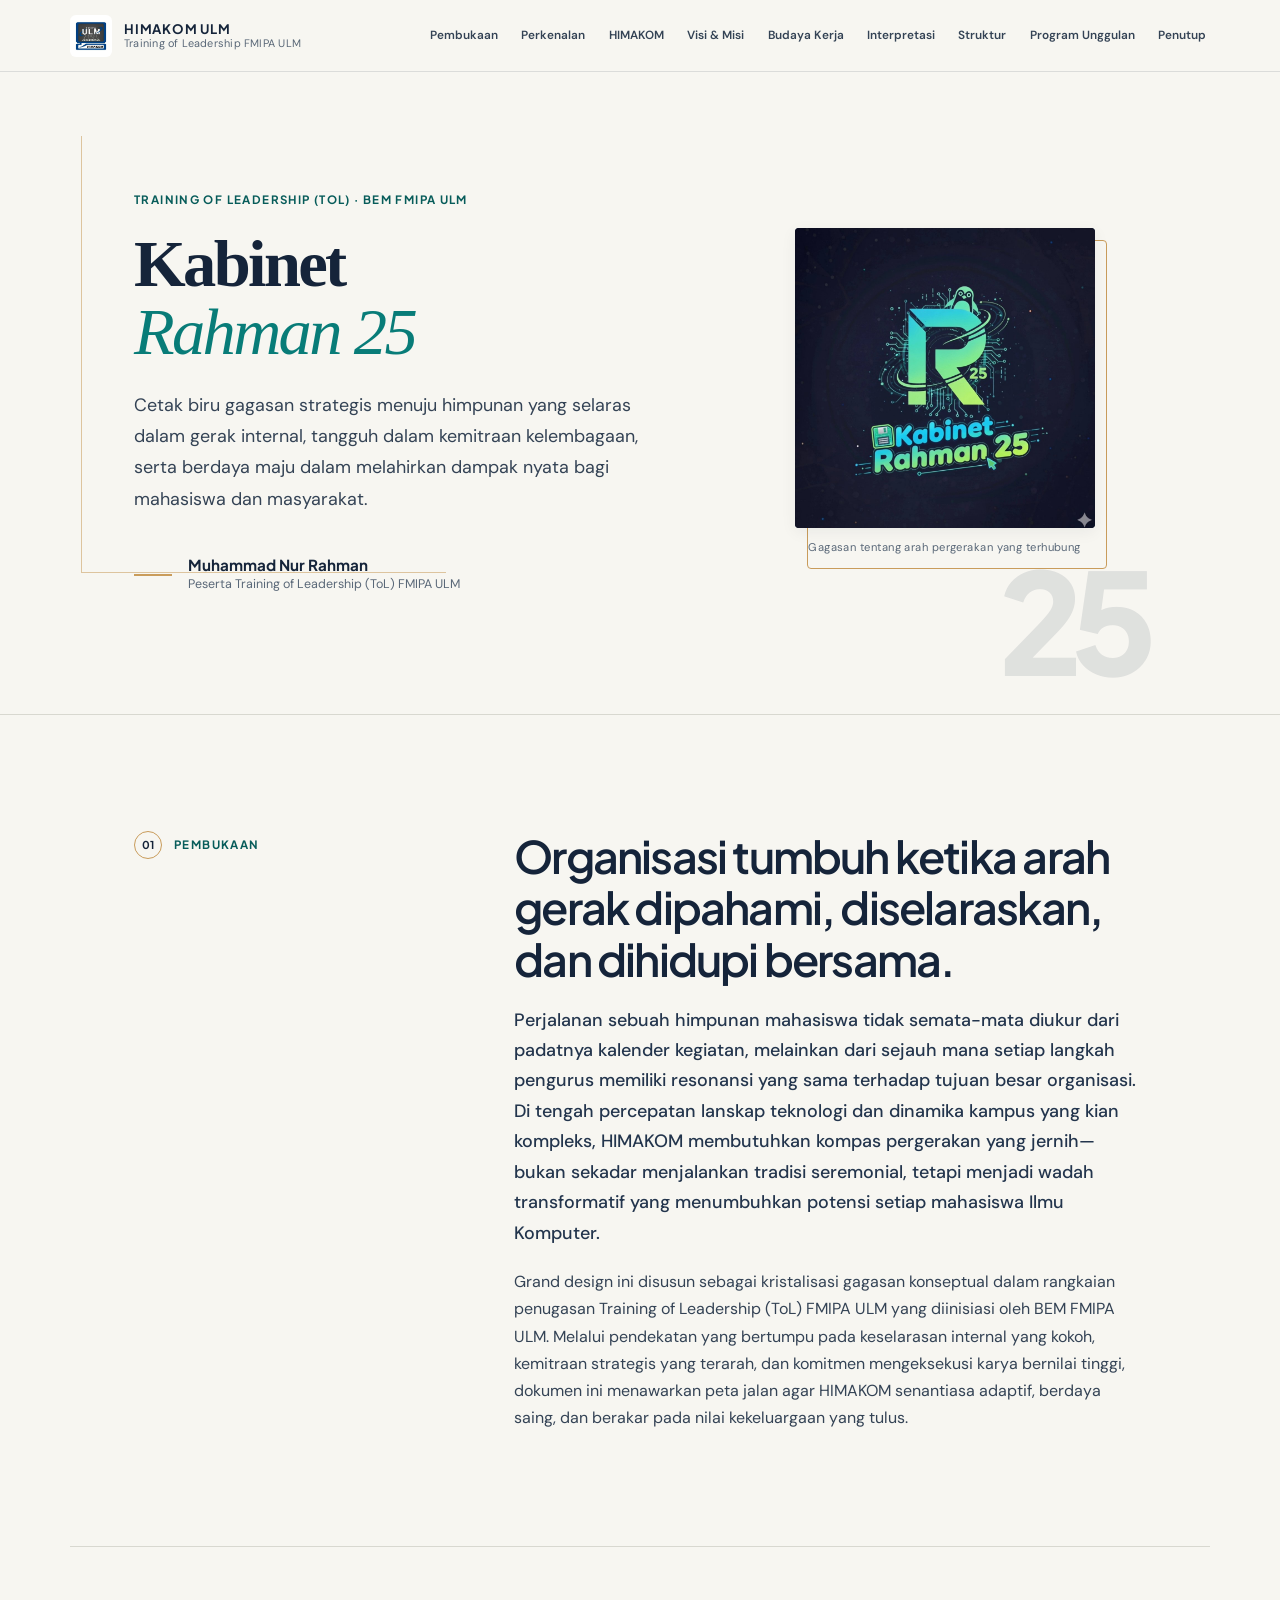
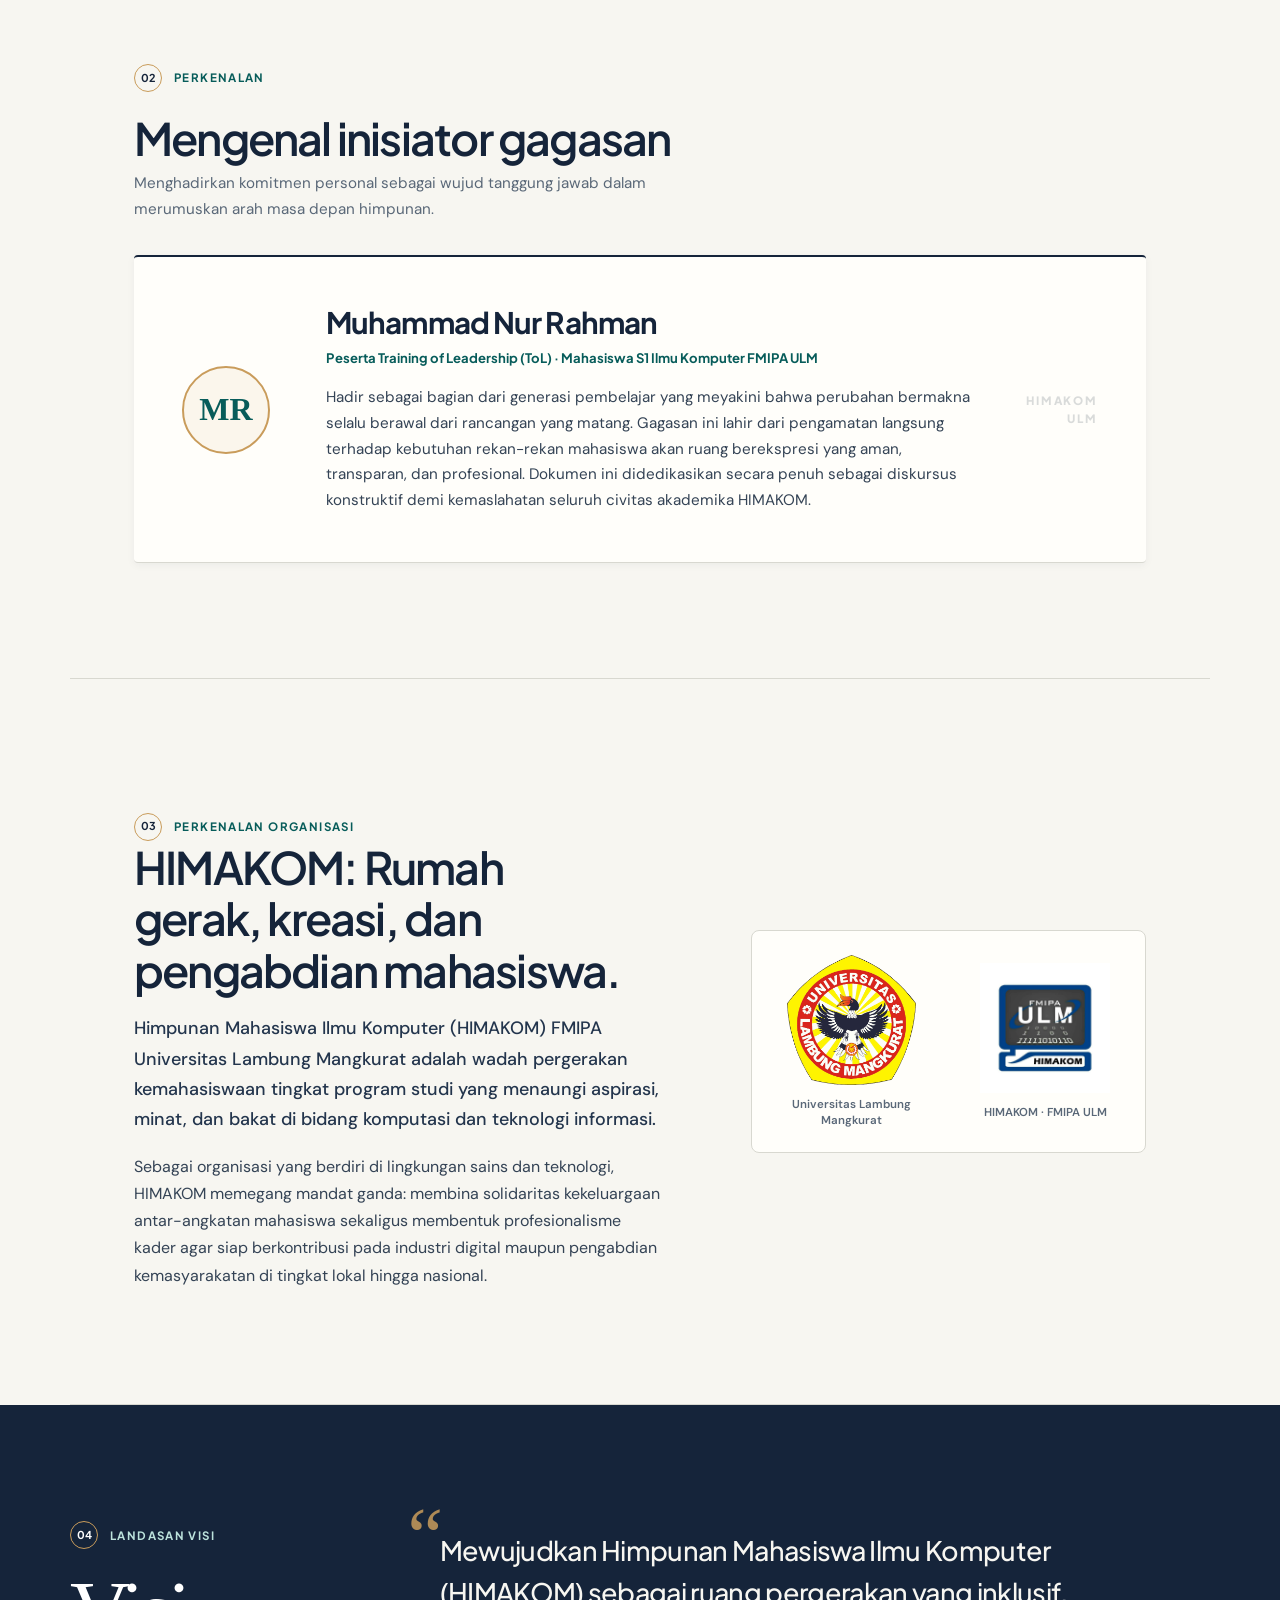
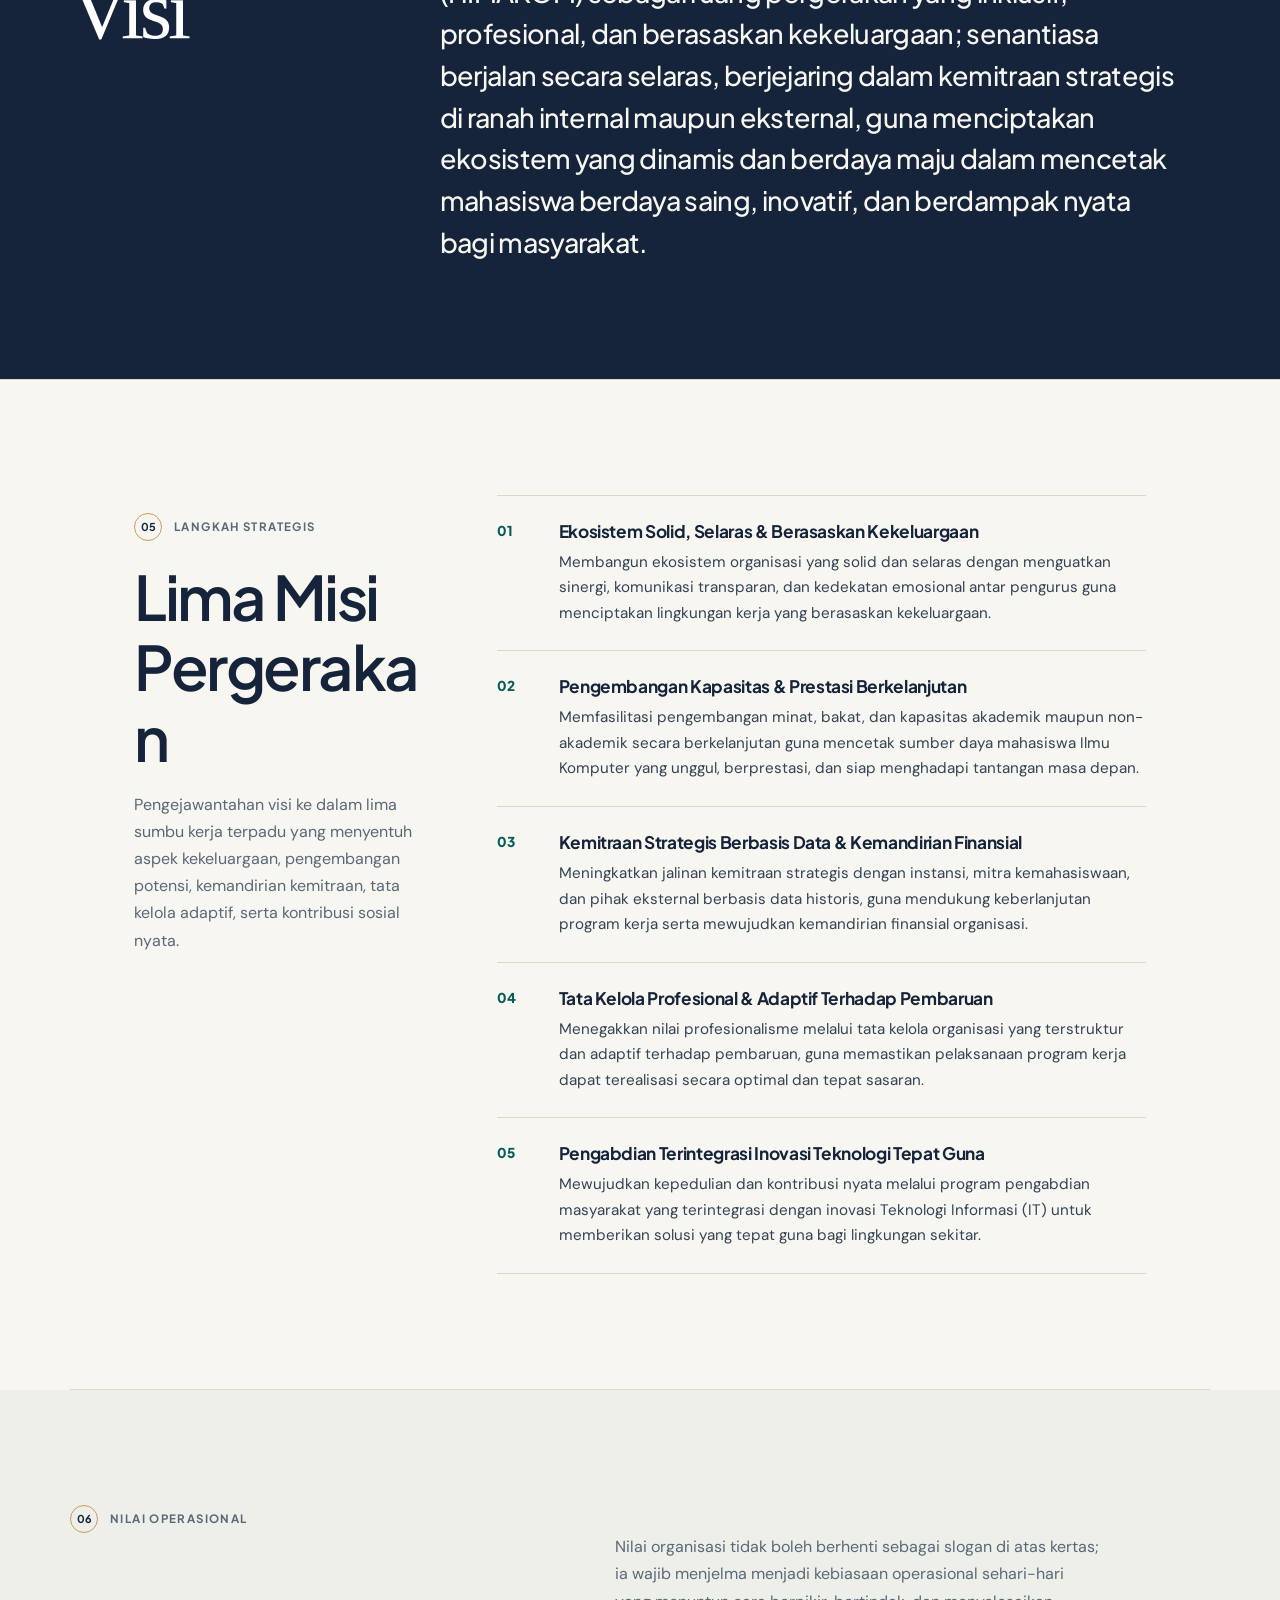
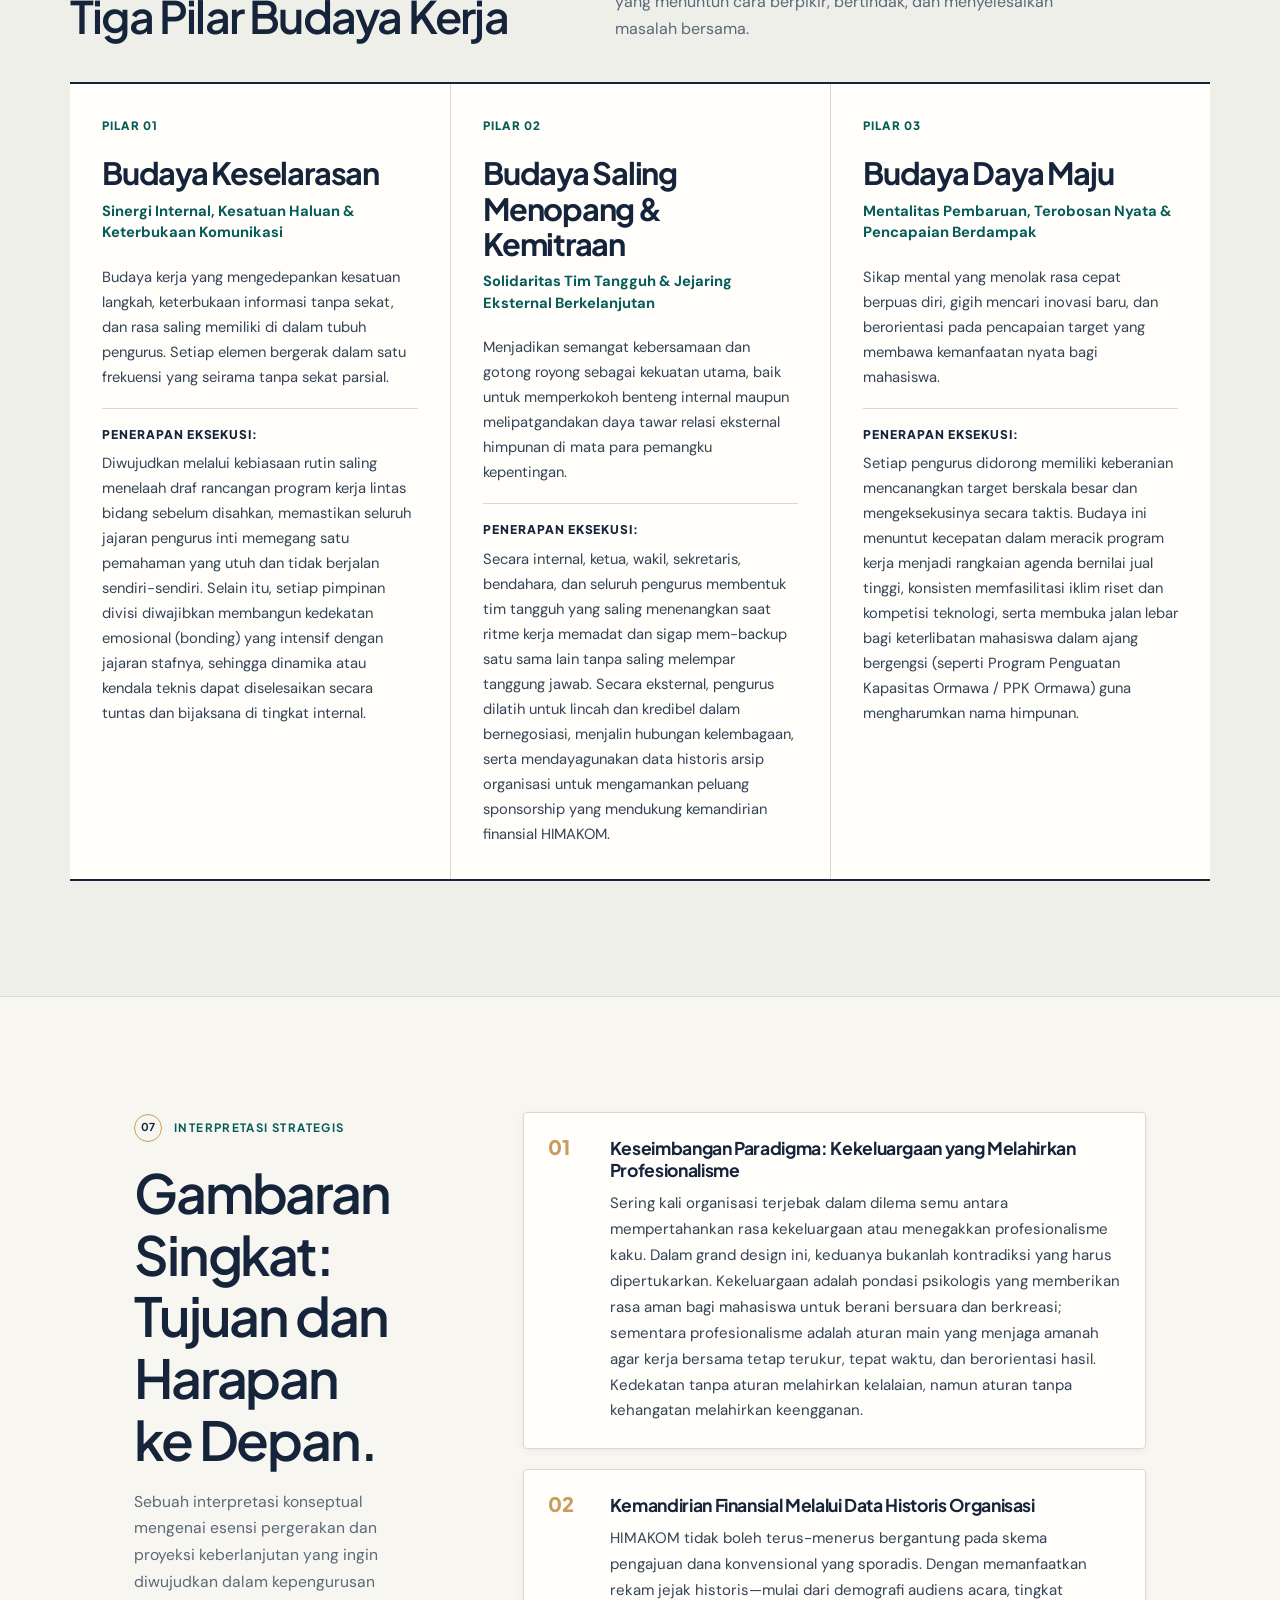
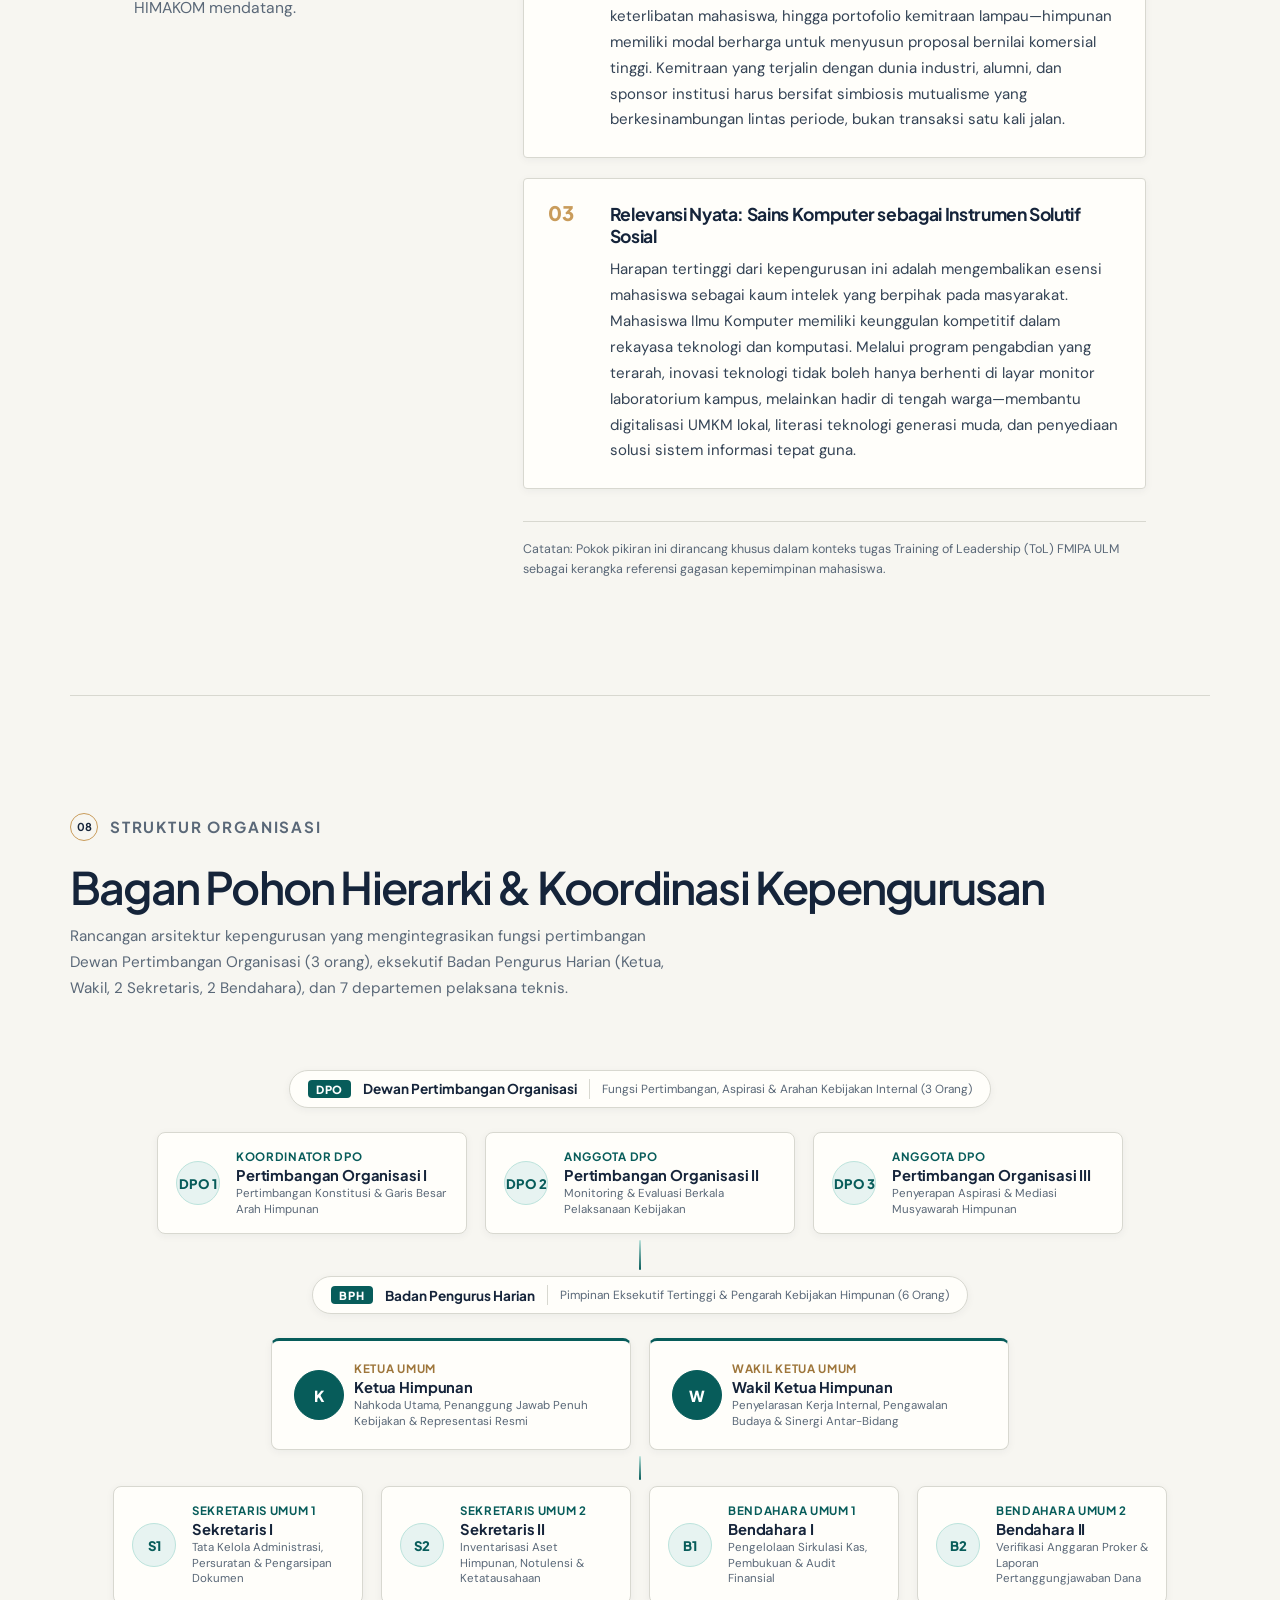
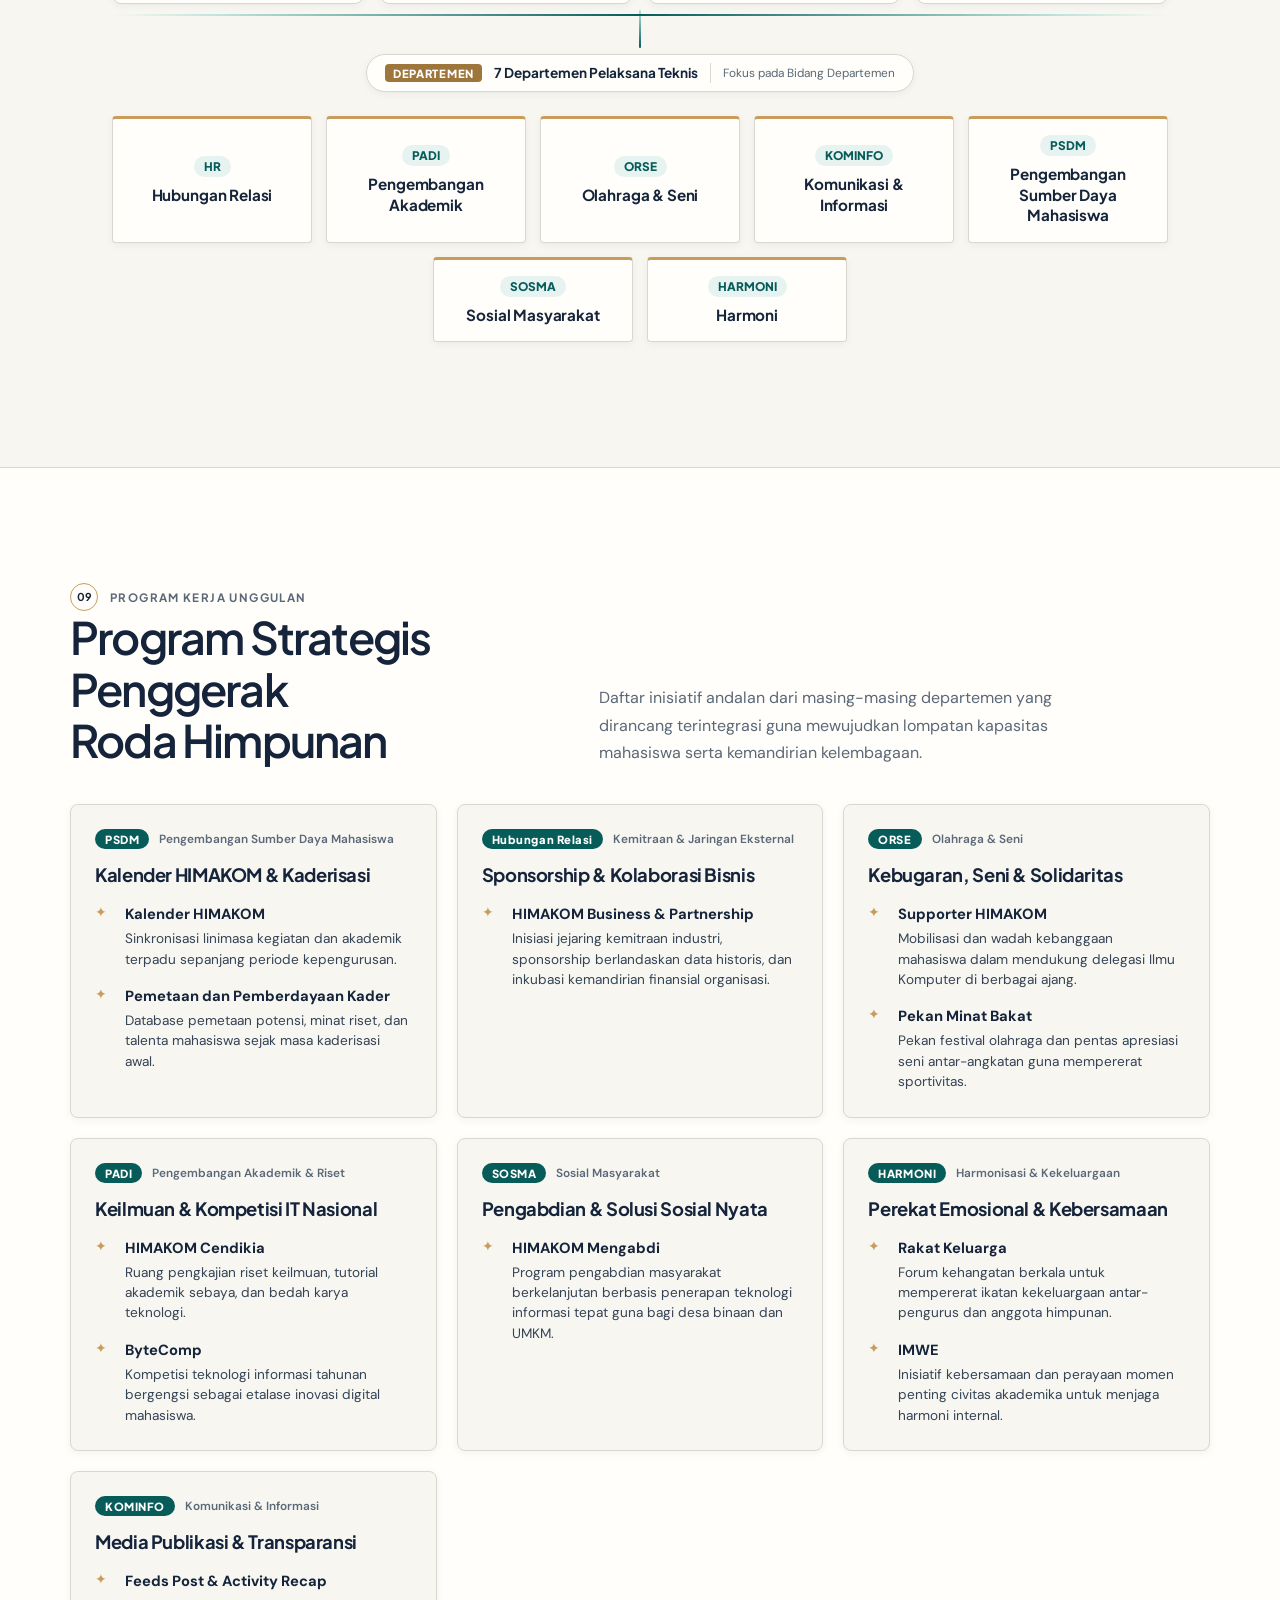
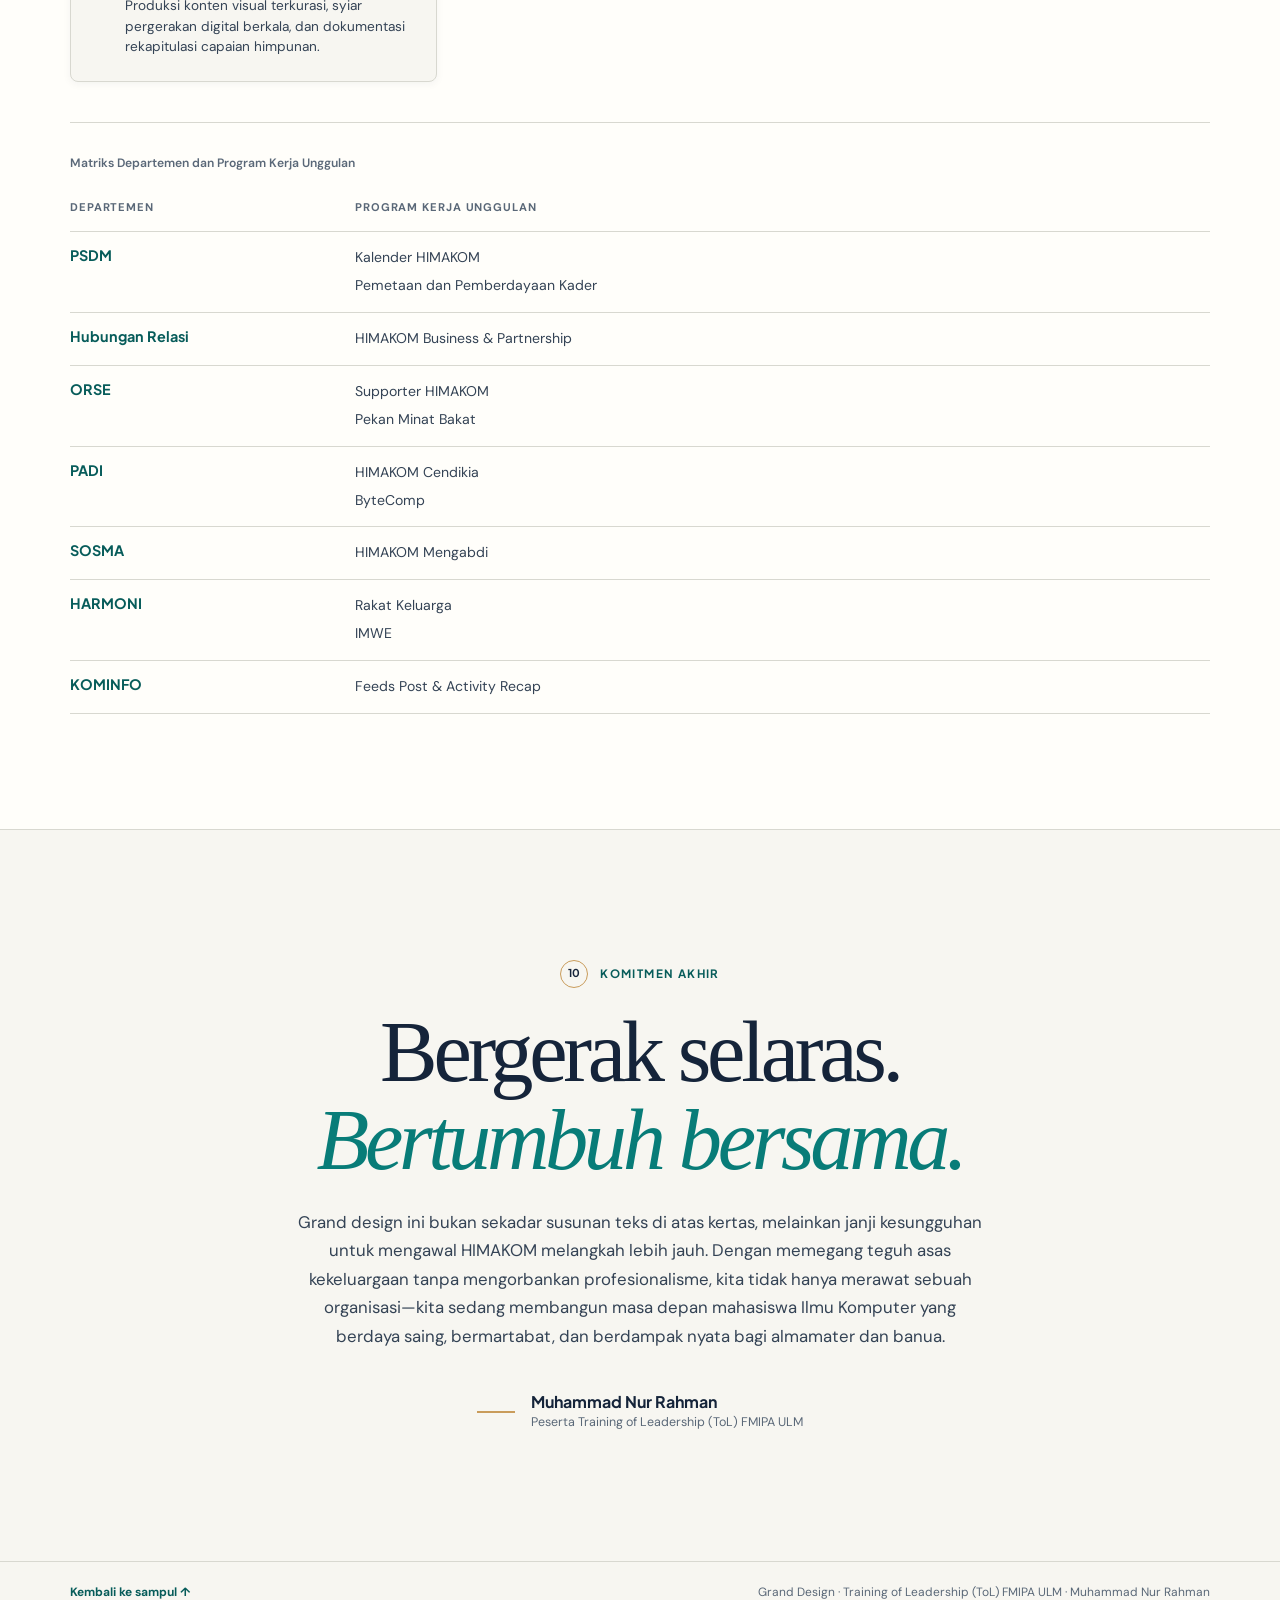
==== commit 6b075d6c: "fix(grand-design): fix cover logo distortion, update title to Kabinet Rahman 25, rename DPO to Dewan" ====
--- a/grand-design.html
+++ b/grand-design.html
@@ -5,7 +5,7 @@
   <meta name="viewport" content="width=device-width, initial-scale=1">
   <meta name="theme-color" content="#15243a">
   <meta name="robots" content="noindex, nofollow">
-  <meta name="description" content="Grand Design gagasan kepengurusan Muhammad Nur Rahman untuk tugas pengkaderan HIMAKOM FMIPA ULM.">
+  <meta name="description" content="Grand Design gagasan kepengurusan Muhammad Nur Rahman untuk tugas Training of Leadership (ToL) FMIPA ULM.">
   <title>Grand Design | Muhammad Nur Rahman · HIMAKOM ULM</title>
   <link rel="icon" href="assets/logo-himakom.jpg" type="image/jpeg">
   <link rel="preconnect" href="https://fonts.googleapis.com">
@@ -20,7 +20,7 @@
   <header class="masthead">
     <a class="identity" href="#sampul" aria-label="Grand Design Muhammad Nur Rahman, kembali ke sampul">
       <img src="assets/logo-himakom.jpg" alt="Logo HIMAKOM ULM" width="44" height="44">
-      <span><strong>HIMAKOM ULM</strong><small>Grand Design Pengkaderan</small></span>
+      <span><strong>HIMAKOM ULM</strong><small>Training of Leadership FMIPA ULM</small></span>
     </a>
     <nav class="section-nav" aria-label="Navigasi dokumen">
       <a href="#pembukaan">Pembukaan</a>
@@ -39,14 +39,14 @@
     <!-- COVER HERO SECTION -->
     <section class="cover" id="sampul" aria-labelledby="cover-title">
       <div class="cover-copy">
-        <p class="cover-kicker">Tugas Pengkaderan · Himpunan Mahasiswa Ilmu Komputer</p>
-        <h1 id="cover-title">Ruang gerak.<br><em>Arah bersama.</em></h1>
-        <p class="cover-summary">Cetak biru gagasan strategis menuju himpunan yang koheren dalam keselarasan internal, kolaboratif dalam kemitraan, dan progresif dalam melahirkan dampak nyata bagi mahasiswa dan masyarakat.</p>
+        <p class="cover-kicker">Training of Leadership (ToL) · BEM FMIPA ULM</p>
+        <h1 id="cover-title">Kabinet <br><em>Rahman 25</em></h1>
+        <p class="cover-summary">Cetak biru gagasan strategis menuju himpunan yang selaras dalam gerak internal, tangguh dalam kemitraan kelembagaan, serta berdaya maju dalam melahirkan dampak nyata bagi mahasiswa dan masyarakat.</p>
         <div class="cover-byline">
           <span class="byline-rule" aria-hidden="true"></span>
           <div>
             <strong>Muhammad Nur Rahman</strong>
-            <span>Peserta Pengkaderan HIMAKOM FMIPA ULM</span>
+            <span>Peserta Training of Leadership (ToL) FMIPA ULM</span>
           </div>
         </div>
       </div>
@@ -66,7 +66,7 @@
         <div class="opening-copy">
           <h2 id="opening-title">Organisasi tumbuh ketika arah gerak dipahami, diselaraskan, dan dihidupi bersama.</h2>
           <p class="lead-text">Perjalanan sebuah himpunan mahasiswa tidak semata-mata diukur dari padatnya kalender kegiatan, melainkan dari sejauh mana setiap langkah pengurus memiliki resonansi yang sama terhadap tujuan besar organisasi. Di tengah percepatan lanskap teknologi dan dinamika kampus yang kian kompleks, HIMAKOM membutuhkan kompas pergerakan yang jernih—bukan sekadar menjalankan tradisi seremonial, tetapi menjadi wadah transformatif yang menumbuhkan potensi setiap mahasiswa Ilmu Komputer.</p>
-          <p>Grand design ini disusun sebagai kristalisasi gagasan konseptual dalam rangka tugas pengkaderan. Melalui pendekatan yang bertumpu pada keselarasan internal yang kokoh, keberanian menjalin kolaborasi strategis, dan komitmen mengeksekusi program kerja bernilai tinggi, dokumen ini menawarkan peta jalan agar HIMAKOM senantiasa adaptif, berdaya saing, dan berakar pada nilai kekeluargaan yang tulus.</p>
+          <p>Grand design ini disusun sebagai kristalisasi gagasan konseptual dalam rangkaian penugasan Training of Leadership (ToL) FMIPA ULM yang diinisiasi oleh BEM FMIPA ULM. Melalui pendekatan yang bertumpu pada keselarasan internal yang kokoh, kemitraan strategis yang terarah, dan komitmen mengeksekusi karya bernilai tinggi, dokumen ini menawarkan peta jalan agar HIMAKOM senantiasa adaptif, berdaya saing, dan berakar pada nilai kekeluargaan yang tulus.</p>
         </div>
       </section>
 
@@ -75,14 +75,14 @@
         <div class="profile-heading">
           <p class="section-label"><span>02</span> Perkenalan</p>
           <h2 id="profile-title">Mengenal inisiator gagasan</h2>
-          <p class="section-subtext">Menghadirkan komitmen personal sebagai landasan tanggung jawab dalam membangun arah pergerakan himpunan.</p>
+          <p class="section-subtext">Menghadirkan komitmen personal sebagai wujud tanggung jawab dalam merumuskan arah masa depan himpunan.</p>
         </div>
         <div class="profile-panel">
           <div class="monogram" aria-hidden="true">MR</div>
           <div class="profile-details">
             <h3 class="profile-name">Muhammad Nur Rahman</h3>
-            <p class="profile-context">Peserta Pengkaderan · Program Studi S1 Ilmu Komputer FMIPA ULM</p>
-            <p>Hadir sebagai bagian dari generasi penerus yang meyakini bahwa perubahan bermakna selalu berawal dari rancangan yang matang. Gagasan ini lahir dari pengamatan langsung terhadap kebutuhan rekan-rekan mahasiswa akan ruang berekspresi yang aman, transparan, dan profesional. Tanpa pretensi politik jabatan praktis, cetak biru ini didedikasikan secara penuh sebagai diskursus konstruktif demi kemaslahatan seluruh civitas akademika HIMAKOM.</p>
+            <p class="profile-context">Peserta Training of Leadership (ToL) · Mahasiswa S1 Ilmu Komputer FMIPA ULM</p>
+            <p>Hadir sebagai bagian dari generasi pembelajar yang meyakini bahwa perubahan bermakna selalu berawal dari rancangan yang matang. Gagasan ini lahir dari pengamatan langsung terhadap kebutuhan rekan-rekan mahasiswa akan ruang berekspresi yang aman, transparan, dan profesional. Dokumen ini didedikasikan secara penuh sebagai diskursus konstruktif demi kemaslahatan seluruh civitas akademika HIMAKOM.</p>
           </div>
           <div class="profile-mark" aria-hidden="true">HIMAKOM<br>ULM</div>
         </div>
@@ -93,7 +93,7 @@
         <div class="organization-intro">
           <p class="section-label"><span>03</span> Perkenalan Organisasi</p>
           <h2 id="organization-title">HIMAKOM: Rumah gerak, kreasi, dan pengabdian mahasiswa.</h2>
-          <p class="lead-text">Himpunan Mahasiswa Ilmu Komputer (HIMAKOM) FMIPA Universitas Lambung Mangkurat adalah episentrum pergerakan kemahasiswaan tingkat program studi yang menaungi aspirasi, minat, dan bakat di bidang komputasi dan teknologi informasi.</p>
+          <p class="lead-text">Himpunan Mahasiswa Ilmu Komputer (HIMAKOM) FMIPA Universitas Lambung Mangkurat adalah wadah pergerakan kemahasiswaan tingkat program studi yang menaungi aspirasi, minat, dan bakat di bidang komputasi dan teknologi informasi.</p>
           <p>Sebagai organisasi yang berdiri di lingkungan sains dan teknologi, HIMAKOM memegang mandat ganda: membina solidaritas kekeluargaan antar-angkatan mahasiswa sekaligus membentuk profesionalisme kader agar siap berkontribusi pada industri digital maupun pengabdian kemasyarakatan di tingkat lokal hingga nasional.</p>
         </div>
         <div class="organization-emblems" role="group" aria-label="Identitas institusi universitas dan himpunan">
@@ -116,7 +116,7 @@
         </div>
         <blockquote class="vision-quote">
           <span class="quote-mark" aria-hidden="true">“</span>
-          <p>Mewujudkan Himpunan Mahasiswa Ilmu Komputer (HIMAKOM) sebagai ruang pergerakan yang inklusif, profesional, dan berasaskan kekeluargaan; senantiasa berjalan secara koheren, berjejaring secara kolaboratif di ranah internal maupun eksternal, guna menciptakan ekosistem yang progresif dalam mencetak mahasiswa berdaya saing, inovatif, dan berdampak nyata bagi masyarakat.</p>
+          <p>Mewujudkan Himpunan Mahasiswa Ilmu Komputer (HIMAKOM) sebagai ruang pergerakan yang inklusif, profesional, dan berasaskan kekeluargaan; senantiasa berjalan secara selaras, berjejaring dalam kemitraan strategis di ranah internal maupun eksternal, guna menciptakan ekosistem yang dinamis dan berdaya maju dalam mencetak mahasiswa berdaya saing, inovatif, dan berdampak nyata bagi masyarakat.</p>
         </blockquote>
       </section>
 
@@ -130,22 +130,22 @@
           <li>
             <span class="mission-number">01</span>
             <div>
-              <h3>Ekosistem Solid, Koheren &amp; Berasaskan Kekeluargaan</h3>
-              <p>Membangun ekosistem organisasi yang solid dan koheren dengan menguatkan sinergi, komunikasi transparan, dan kedekatan emosional antar pengurus guna menciptakan lingkungan kerja yang berasaskan kekeluargaan.</p>
+              <h3>Ekosistem Solid, Selaras &amp; Berasaskan Kekeluargaan</h3>
+              <p>Membangun ekosistem organisasi yang solid dan selaras dengan menguatkan sinergi, komunikasi transparan, dan kedekatan emosional antar pengurus guna menciptakan lingkungan kerja yang berasaskan kekeluargaan.</p>
             </div>
           </li>
           <li>
             <span class="mission-number">02</span>
             <div>
-              <h3>Pengembangan Kapasitas &amp; Prestasi Progresif</h3>
-              <p>Memfasilitasi pengembangan minat, bakat, dan kapasitas akademik maupun non-akademik secara progresif guna mencetak sumber daya mahasiswa Ilmu Komputer yang unggul, berprestasi, dan siap menghadapi tantangan masa depan.</p>
+              <h3>Pengembangan Kapasitas &amp; Prestasi Berkelanjutan</h3>
+              <p>Memfasilitasi pengembangan minat, bakat, dan kapasitas akademik maupun non-akademik secara berkelanjutan guna mencetak sumber daya mahasiswa Ilmu Komputer yang unggul, berprestasi, dan siap menghadapi tantangan masa depan.</p>
             </div>
           </li>
           <li>
             <span class="mission-number">03</span>
             <div>
-              <h3>Jejaring Kolaboratif Berbasis Data &amp; Kemandirian Finansial</h3>
-              <p>Meningkatkan jalinan relasi yang kolaboratif dengan instansi, mitra kemahasiswaan, dan pihak eksternal secara strategis berbasis data historis, guna mendukung keberlanjutan program kerja serta mewujudkan kemandirian finansial organisasi.</p>
+              <h3>Kemitraan Strategis Berbasis Data &amp; Kemandirian Finansial</h3>
+              <p>Meningkatkan jalinan kemitraan strategis dengan instansi, mitra kemahasiswaan, dan pihak eksternal berbasis data historis, guna mendukung keberlanjutan program kerja serta mewujudkan kemandirian finansial organisasi.</p>
             </div>
           </li>
           <li>
@@ -170,41 +170,41 @@
         <div class="culture-heading">
           <p class="section-label"><span>06</span> Nilai Operasional</p>
           <h2 id="culture-title">Tiga Pilar Budaya Kerja</h2>
-          <p>Nilai organisasi tidak boleh berhenti sebagai slogan di atas kertas; ia wajib menjelma menjadi kebiasaan operasional sehari-hari yang menuntun cara berpikir, bertindak, dan menyelesaikan masalah.</p>
+          <p>Nilai organisasi tidak boleh berhenti sebagai slogan di atas kertas; ia wajib menjelma menjadi kebiasaan operasional sehari-hari yang menuntun cara berpikir, bertindak, dan menyelesaikan masalah bersama.</p>
         </div>
         <div class="culture-list">
           <article class="culture-item culture-coherent">
             <p class="culture-index">Pilar 01</p>
-            <h3>Budaya Koheren</h3>
-            <p class="culture-thesis">Sinergi &amp; Keselarasan Internal yang Mengakar Kuat</p>
+            <h3>Budaya Keselarasan</h3>
+            <p class="culture-thesis">Sinergi Internal, Kesatuan Haluan &amp; Keterbukaan Komunikasi</p>
             <div class="culture-body">
-              <p>Budaya kerja yang mengedepankan kesatuan langkah, keterbukaan informasi tanpa sekat, dan rasa saling memiliki di dalam tubuh pengurus. Tidak ada departemen yang berjalan sendiri tanpa memedulikan rekan lainnya.</p>
+              <p>Budaya kerja yang mengedepankan kesatuan langkah, keterbukaan informasi tanpa sekat, dan rasa saling memiliki di dalam tubuh pengurus. Setiap elemen bergerak dalam satu frekuensi yang seirama tanpa sekat parsial.</p>
               <div class="culture-execution">
                 <strong>Penerapan Eksekusi:</strong>
-                <p>Diwujudkan melalui kebiasaan rutin saling menelaah draf rancangan program kerja lintas departemen sebelum disahkan, memastikan seluruh elemen pengurus inti memegang satu pemahaman yang utuh dan tidak luntang-lantung. Selain itu, setiap Kepala Departemen diwajibkan membangun kedekatan emosional (bonding) yang intensif dengan jajaran stafnya, sehingga dinamika atau kendala teknis dapat diselesaikan secara tuntas dan bijaksana di tingkat departemen.</p>
+                <p>Diwujudkan melalui kebiasaan rutin saling menelaah draf rancangan program kerja lintas bidang sebelum disahkan, memastikan seluruh jajaran pengurus inti memegang satu pemahaman yang utuh dan tidak berjalan sendiri-sendiri. Selain itu, setiap pimpinan divisi diwajibkan membangun kedekatan emosional (bonding) yang intensif dengan jajaran stafnya, sehingga dinamika atau kendala teknis dapat diselesaikan secara tuntas dan bijaksana di tingkat internal.</p>
               </div>
             </div>
           </article>
 
           <article class="culture-item culture-collaborative">
             <p class="culture-index">Pilar 02</p>
-            <h3>Budaya Kolaboratif</h3>
-            <p class="culture-thesis">Kemitraan Strategis &amp; Sikap Saling Menopang</p>
+            <h3>Budaya Saling Menopang &amp; Kemitraan</h3>
+            <p class="culture-thesis">Solidaritas Tim Tangguh &amp; Jejaring Eksternal Berkelanjutan</p>
             <div class="culture-body">
-              <p>Menjadikan semangat gotong royong sebagai senjata utama, baik untuk memperkokoh benteng internal maupun melipatgandakan dampak relasi eksternal himpunan di mata para pemangku kepentingan.</p>
+              <p>Menjadikan semangat kebersamaan dan gotong royong sebagai kekuatan utama, baik untuk memperkokoh benteng internal maupun melipatgandakan daya tawar relasi eksternal himpunan di mata para pemangku kepentingan.</p>
               <div class="culture-execution">
                 <strong>Penerapan Eksekusi:</strong>
-                <p>Secara internal, ketua, wakil, sekretaris, bendahara, dan seluruh pengurus membentuk tim tangguh yang saling menenangkan saat ritme kerja memadat dan sigap mem-backup satu sama lain tanpa saling melempar tanggung jawab. Secara eksternal, pengurus dilatih untuk lincah dan berdaya tawar tinggi dalam bernegosiasi, menjalin kemitraan institusional, serta mendayagunakan data historis arsip organisasi untuk mengunci peluang sponsorship yang mendukung kemandirian finansial HIMAKOM.</p>
+                <p>Secara internal, ketua, wakil, sekretaris, bendahara, dan seluruh pengurus membentuk tim tangguh yang saling menenangkan saat ritme kerja memadat dan sigap mem-backup satu sama lain tanpa saling melempar tanggung jawab. Secara eksternal, pengurus dilatih untuk lincah dan kredibel dalam bernegosiasi, menjalin hubungan kelembagaan, serta mendayagunakan data historis arsip organisasi untuk mengamankan peluang sponsorship yang mendukung kemandirian finansial HIMAKOM.</p>
               </div>
             </div>
           </article>
 
           <article class="culture-item culture-progressive">
             <p class="culture-index">Pilar 03</p>
-            <h3>Budaya Progresif</h3>
-            <p class="culture-thesis">Berani Bermimpi Besar &amp; Eksekusi Berdampak Luas</p>
+            <h3>Budaya Daya Maju</h3>
+            <p class="culture-thesis">Mentalitas Pembaruan, Terobosan Nyata &amp; Pencapaian Berdampak</p>
             <div class="culture-body">
-              <p>Sikap mental yang menolak rasa cepat berpuas diri, gigih mencari terobosan pembaruan, dan berorientasi pada pencapaian target yang membawa kemajuan nyata bagi mahasiswa.</p>
+              <p>Sikap mental yang menolak rasa cepat berpuas diri, gigih mencari inovasi baru, dan berorientasi pada pencapaian target yang membawa kemanfaatan nyata bagi mahasiswa.</p>
               <div class="culture-execution">
                 <strong>Penerapan Eksekusi:</strong>
                 <p>Setiap pengurus didorong memiliki keberanian mencanangkan target berskala besar dan mengeksekusinya secara taktis. Budaya ini menuntut kecepatan dalam meracik program kerja menjadi rangkaian agenda bernilai jual tinggi, konsisten memfasilitasi iklim riset dan kompetisi teknologi, serta membuka jalan lebar bagi keterlibatan mahasiswa dalam ajang bergengsi (seperti Program Penguatan Kapasitas Ormawa / PPK Ormawa) guna mengharumkan nama himpunan.</p>
@@ -245,7 +245,7 @@
               <p>Harapan tertinggi dari kepengurusan ini adalah mengembalikan esensi mahasiswa sebagai kaum intelek yang berpihak pada masyarakat. Mahasiswa Ilmu Komputer memiliki keunggulan kompetitif dalam rekayasa teknologi dan komputasi. Melalui program pengabdian yang terarah, inovasi teknologi tidak boleh hanya berhenti di layar monitor laboratorium kampus, melainkan hadir di tengah warga—membantu digitalisasi UMKM lokal, literasi teknologi generasi muda, dan penyediaan solusi sistem informasi tepat guna.</p>
             </div>
           </div>
-          <p class="interpretation-note">Catatan: Pokok pikiran ini dirancang khusus dalam konteks tugas pengkaderan sebagai kerangka referensi gagasan kepemimpinan, dan bukan pernyataan bahwa seluruh kebijakan telah diformalkan secara kelembagaan.</p>
+          <p class="interpretation-note">Catatan: Pokok pikiran ini dirancang khusus dalam konteks tugas Training of Leadership (ToL) FMIPA ULM sebagai kerangka referensi gagasan kepemimpinan mahasiswa.</p>
         </div>
       </section>
 
@@ -254,40 +254,40 @@
         <div class="structure-heading">
           <p class="section-label"><span>08</span> Struktur Organisasi</p>
           <h2 id="structure-title">Bagan Pohon Hierarki &amp; Koordinasi Kepengurusan</h2>
-          <p>Rancangan arsitektur kepengurusan yang mengintegrasikan fungsi pengawasan Dewan Pengawas Organisasi (3 orang), eksekutif Badan Pengurus Harian (Ketua, Wakil, 2 Sekretaris, 2 Bendahara), dan 7 departemen pelaksana teknis.</p>
+          <p>Rancangan arsitektur kepengurusan yang mengintegrasikan fungsi pertimbangan Dewan Pertimbangan Organisasi (3 orang), eksekutif Badan Pengurus Harian (Ketua, Wakil, 2 Sekretaris, 2 Bendahara), dan 7 departemen pelaksana teknis.</p>
         </div>
 
         <div class="org-tree-grand" role="group" aria-label="Bagan Pohon Hierarki Struktur Organisasi HIMAKOM">
-          <!-- TIER 1: DEWAN PENGAWAS ORGANISASI (DPO) -->
+          <!-- TIER 1: DEWAN PERTIMBANGAN ORGANISASI (DPO) -->
           <div class="tree-tier tree-tier-dpo">
             <div class="tree-tier-badge-label">
               <span class="tier-tag">DPO</span>
-              <span class="tier-title">Dewan Pengawas Organisasi</span>
-              <span class="tier-desc">Fungsi Pengawasan, Pertimbangan &amp; Legislasi Internal (3 Orang)</span>
+              <span class="tier-title">Dewan Pertimbangan Organisasi</span>
+              <span class="tier-desc">Fungsi Pertimbangan, Aspirasi &amp; Arahan Kebijakan Internal (3 Orang)</span>
             </div>
             <div class="tree-row tree-row-dpo">
               <div class="tree-node tree-node-person">
                 <div class="node-badge-avatar">DPO 1</div>
                 <div class="node-info">
                   <span class="node-role">Koordinator DPO</span>
-                  <strong class="node-name">Pengawas Organisasi I</strong>
-                  <span class="node-sub">Pengawasan Konstitusi &amp; Garis Besar Arah Himpunan</span>
+                  <strong class="node-name">Pertimbangan Organisasi I</strong>
+                  <span class="node-sub">Pertimbangan Konstitusi &amp; Garis Besar Arah Himpunan</span>
                 </div>
               </div>
               <div class="tree-node tree-node-person">
                 <div class="node-badge-avatar">DPO 2</div>
                 <div class="node-info">
                   <span class="node-role">Anggota DPO</span>
-                  <strong class="node-name">Pengawas Organisasi II</strong>
-                  <span class="node-sub">Monitoring Kinerja &amp; Evaluasi Berkala BPH</span>
+                  <strong class="node-name">Pertimbangan Organisasi II</strong>
+                  <span class="node-sub">Monitoring &amp; Evaluasi Berkala Pelaksanaan Kebijakan</span>
                 </div>
               </div>
               <div class="tree-node tree-node-person">
                 <div class="node-badge-avatar">DPO 3</div>
                 <div class="node-info">
                   <span class="node-role">Anggota DPO</span>
-                  <strong class="node-name">Pengawas Organisasi III</strong>
-                  <span class="node-sub">Penyerapan Aspirasi &amp; Mediasi Musyawarah Anggota</span>
+                  <strong class="node-name">Pertimbangan Organisasi III</strong>
+                  <span class="node-sub">Penyerapan Aspirasi &amp; Mediasi Musyawarah Himpunan</span>
                 </div>
               </div>
             </div>
@@ -373,83 +373,55 @@
             <span class="tree-line-v"></span>
           </div>
 
-          <!-- TIER 3: 7 DEPARTEMEN PELAKSANA TEKNIS -->
+          <!-- TIER 3: 7 DEPARTEMEN PELAKSANA TEKNIS (HANYA SEBATAS NAMA DEPARTEMEN & IDENTITAS UNIT) -->
           <div class="tree-tier tree-tier-dept-block">
             <div class="tree-tier-badge-label">
               <span class="tier-tag tier-tag-alt">DEPARTEMEN</span>
               <span class="tier-title">7 Departemen Pelaksana Teknis</span>
-              <span class="tier-desc">Fokus pada Bidang &amp; Tanggung Jawab Operasional Tanpa Personalia Individu</span>
+              <span class="tier-desc">Fokus pada Bidang Departemen</span>
             </div>
 
             <div class="tree-row tree-row-depts">
               <!-- HR -->
               <div class="tree-node tree-node-dept">
-                <div class="dept-badge-header">
-                  <span class="dept-acronym">HR</span>
-                  <span class="dept-scope">Eksternal &amp; Kemitraan</span>
-                </div>
+                <span class="dept-acronym">HR</span>
                 <h4 class="dept-name">Hubungan Relasi</h4>
-                <p class="dept-duty">Mengelola jalinan kemitraan strategis dengan instansi, memperluas jejaring sponsorship berbasis data historis, serta menjaga diplomasi kelembagaan himpunan.</p>
               </div>
 
               <!-- PADI -->
               <div class="tree-node tree-node-dept">
-                <div class="dept-badge-header">
-                  <span class="dept-acronym">PADI</span>
-                  <span class="dept-scope">Akademik &amp; Riset</span>
-                </div>
+                <span class="dept-acronym">PADI</span>
                 <h4 class="dept-name">Pengembangan Akademik</h4>
-                <p class="dept-duty">Mengakselerasi iklim keilmuan komputer, riset kolaboratif mahasiswa, serta pembinaan delegasi kompetisi IT tingkat universitas hingga nasional.</p>
               </div>
 
               <!-- ORSE -->
               <div class="tree-node tree-node-dept">
-                <div class="dept-badge-header">
-                  <span class="dept-acronym">ORSE</span>
-                  <span class="dept-scope">Minat &amp; Bakat</span>
-                </div>
+                <span class="dept-acronym">ORSE</span>
                 <h4 class="dept-name">Olahraga &amp; Seni</h4>
-                <p class="dept-duty">Memfasilitasi potensi non-akademik mahasiswa melalui ajang kompetisi olahraga, kebugaran fisik, apresiasi karya seni, dan penguatan suporter kebanggaan himpunan.</p>
               </div>
 
               <!-- KOMINFO -->
               <div class="tree-node tree-node-dept">
-                <div class="dept-badge-header">
-                  <span class="dept-acronym">KOMINFO</span>
-                  <span class="dept-scope">Media &amp; Publikasi</span>
-                </div>
+                <span class="dept-acronym">KOMINFO</span>
                 <h4 class="dept-name">Komunikasi &amp; Informasi</h4>
-                <p class="dept-duty">Sentral syiar informasi resmi, perancangan identitas visual digital, dokumentasi kegiatan berkala, serta transparansi publikasi pergerakan himpunan.</p>
               </div>
 
               <!-- PSDM -->
               <div class="tree-node tree-node-dept">
-                <div class="dept-badge-header">
-                  <span class="dept-acronym">PSDM</span>
-                  <span class="dept-scope">Kaderisasi &amp; SDM</span>
-                </div>
+                <span class="dept-acronym">PSDM</span>
                 <h4 class="dept-name">Pengembangan Sumber Daya Mahasiswa</h4>
-                <p class="dept-duty">Merancang kurikulum pembinaan karakter kader baru, memetakan potensi sumber daya mahasiswa, serta mengawal proses regenerasi kepemimpinan berkelanjutan.</p>
               </div>
 
               <!-- SOSMA -->
               <div class="tree-node tree-node-dept">
-                <div class="dept-badge-header">
-                  <span class="dept-acronym">SOSMA</span>
-                  <span class="dept-scope">Pengabdian Sosial</span>
-                </div>
+                <span class="dept-acronym">SOSMA</span>
                 <h4 class="dept-name">Sosial Masyarakat</h4>
-                <p class="dept-duty">Menggerakkan kepedulian sosial kemahasiswaan melalui program pengabdian nyata yang mengintegrasikan inovasi teknologi informasi tepat guna bagi masyarakat.</p>
               </div>
 
               <!-- HARMONI -->
               <div class="tree-node tree-node-dept">
-                <div class="dept-badge-header">
-                  <span class="dept-acronym">HARMONI</span>
-                  <span class="dept-scope">Kekeluargaan &amp; Harmonisasi</span>
-                </div>
+                <span class="dept-acronym">HARMONI</span>
                 <h4 class="dept-name">Harmoni</h4>
-                <p class="dept-duty">Menjaga kehangatan ikatan emosional antar-angkatan, memfasilitasi rekonsiliasi internal pengurus, dan memupuk harmoni kekeluargaan yang guyub di HIMAKOM.</p>
               </div>
             </div>
           </div>
@@ -484,7 +456,7 @@
                 <span class="proker-marker" aria-hidden="true">✦</span>
                 <div>
                   <strong>Pemetaan dan Pemberdayaan Kader</strong>
-                  <p>Database analitik pemetaan potensi, minat riset, dan talenta mahasiswa sejak masa kaderisasi awal.</p>
+                  <p>Database pemetaan potensi, minat riset, dan talenta mahasiswa sejak masa kaderisasi awal.</p>
                 </div>
               </div>
             </div>
@@ -545,7 +517,7 @@
                 <span class="proker-marker" aria-hidden="true">✦</span>
                 <div>
                   <strong>HIMAKOM Cendikia</strong>
-                  <p>Ruang kolaboratif pengkajian riset keilmuan, tutorial akademik sebaya, dan bedah karya teknologi.</p>
+                  <p>Ruang pengkajian riset keilmuan, tutorial akademik sebaya, dan bedah karya teknologi.</p>
                 </div>
               </div>
               <div class="proker-pill-item">
@@ -673,7 +645,7 @@
           <span class="signature-line" aria-hidden="true"></span>
           <div>
             <strong>Muhammad Nur Rahman</strong>
-            <small>Peserta Pengkaderan HIMAKOM FMIPA ULM</small>
+            <small>Peserta Training of Leadership (ToL) FMIPA ULM</small>
           </div>
         </div>
       </section>
@@ -683,7 +655,7 @@
   <!-- PAGE FOOTER -->
   <footer class="page-footer">
     <a href="#sampul">Kembali ke sampul ↑</a>
-    <span>Grand Design Pengkaderan · Muhammad Nur Rahman · HIMAKOM FMIPA ULM</span>
+    <span>Grand Design · Training of Leadership (ToL) FMIPA ULM · Muhammad Nur Rahman</span>
   </footer>
 </body>
 </html>
--- a/css/grand-design.css
+++ b/css/grand-design.css
@@ -70,6 +70,7 @@
 img {
   display: block;
   max-width: 100%;
+  height: auto;
 }
 
 a {
@@ -310,9 +311,11 @@
 }
 
 .cover-art img {
+  display: block;
   width: 100%;
-  aspect-ratio: 1;
-  object-fit: cover;
+  height: auto;
+  aspect-ratio: 1 / 1;
+  object-fit: contain;
   background: var(--ink);
   border-radius: var(--radius-sm);
   box-shadow: var(--shadow-card);
@@ -1017,66 +1020,54 @@
   border-radius: var(--radius-pill);
 }
 
-/* Department Nodes */
+/* Department Nodes — Clean Structural Unit Cards */
 .tree-row-depts {
-  display: grid;
-  grid-template-columns: repeat(auto-fit, minmax(240px, 1fr));
-  gap: 16px;
+  display: flex;
+  flex-wrap: wrap;
+  justify-content: center;
+  align-items: stretch;
+  gap: 14px;
   width: 100%;
 }
 
 .tree-node-dept {
+  flex: 0 1 200px;
+  max-width: 220px;
   display: flex;
   flex-direction: column;
-  padding: 20px;
+  align-items: center;
+  justify-content: center;
+  text-align: center;
+  padding: 16px 14px;
   background: var(--surface);
   border: 1px solid var(--line);
   border-top: 3px solid var(--gold);
   border-radius: var(--radius-sm);
   box-shadow: var(--shadow-subtle);
-  transition: transform 0.2s var(--ease), box-shadow 0.2s var(--ease);
+  transition: transform 0.2s var(--ease), box-shadow 0.2s var(--ease), border-color 0.2s var(--ease);
 }
 
 .tree-node-dept:hover {
   transform: translateY(-2px);
   box-shadow: var(--shadow-card);
-}
-
-.dept-badge-header {
-  display: flex;
-  align-items: center;
-  justify-content: space-between;
-  gap: 8px;
-  margin-bottom: 12px;
+  border-color: var(--teal-border);
 }
 
 .dept-acronym {
-  padding: 3px 8px;
+  display: inline-block;
+  padding: 3px 10px;
   background: var(--teal-pale);
   color: var(--teal-deep);
-  font: 800 0.72rem var(--display);
-  border-radius: var(--radius-sm);
-}
-
-.dept-scope {
-  color: var(--muted);
-  font-size: 0.68rem;
-  font-weight: 600;
-  text-align: right;
+  font: 800 0.74rem var(--display);
+  border-radius: var(--radius-pill);
+  margin-bottom: 8px;
 }
 
 .dept-name {
-  margin: 0 0 8px;
-  color: var(--ink);
-  font: 700 1.02rem var(--display);
-  letter-spacing: -0.02em;
-}
-
-.dept-duty {
-  margin: 0;
-  font-size: 0.82rem;
-  line-height: 1.55;
-  color: var(--body);
+  margin: 0;
+  color: var(--ink);
+  font: 700 0.95rem/1.35 var(--display);
+  letter-spacing: -0.01em;
 }
 
 /* ==========================================================================
@@ -1482,7 +1473,19 @@
   }
 
   .tree-row-depts {
-    grid-template-columns: 1fr;
+    display: grid;
+    grid-template-columns: repeat(2, minmax(0, 1fr));
+    gap: 12px;
+  }
+
+  .tree-node-dept {
+    max-width: none;
+    flex: auto;
+    padding: 14px 10px;
+  }
+
+  .dept-name {
+    font-size: 0.88rem;
   }
 
   .program-deck-grid {
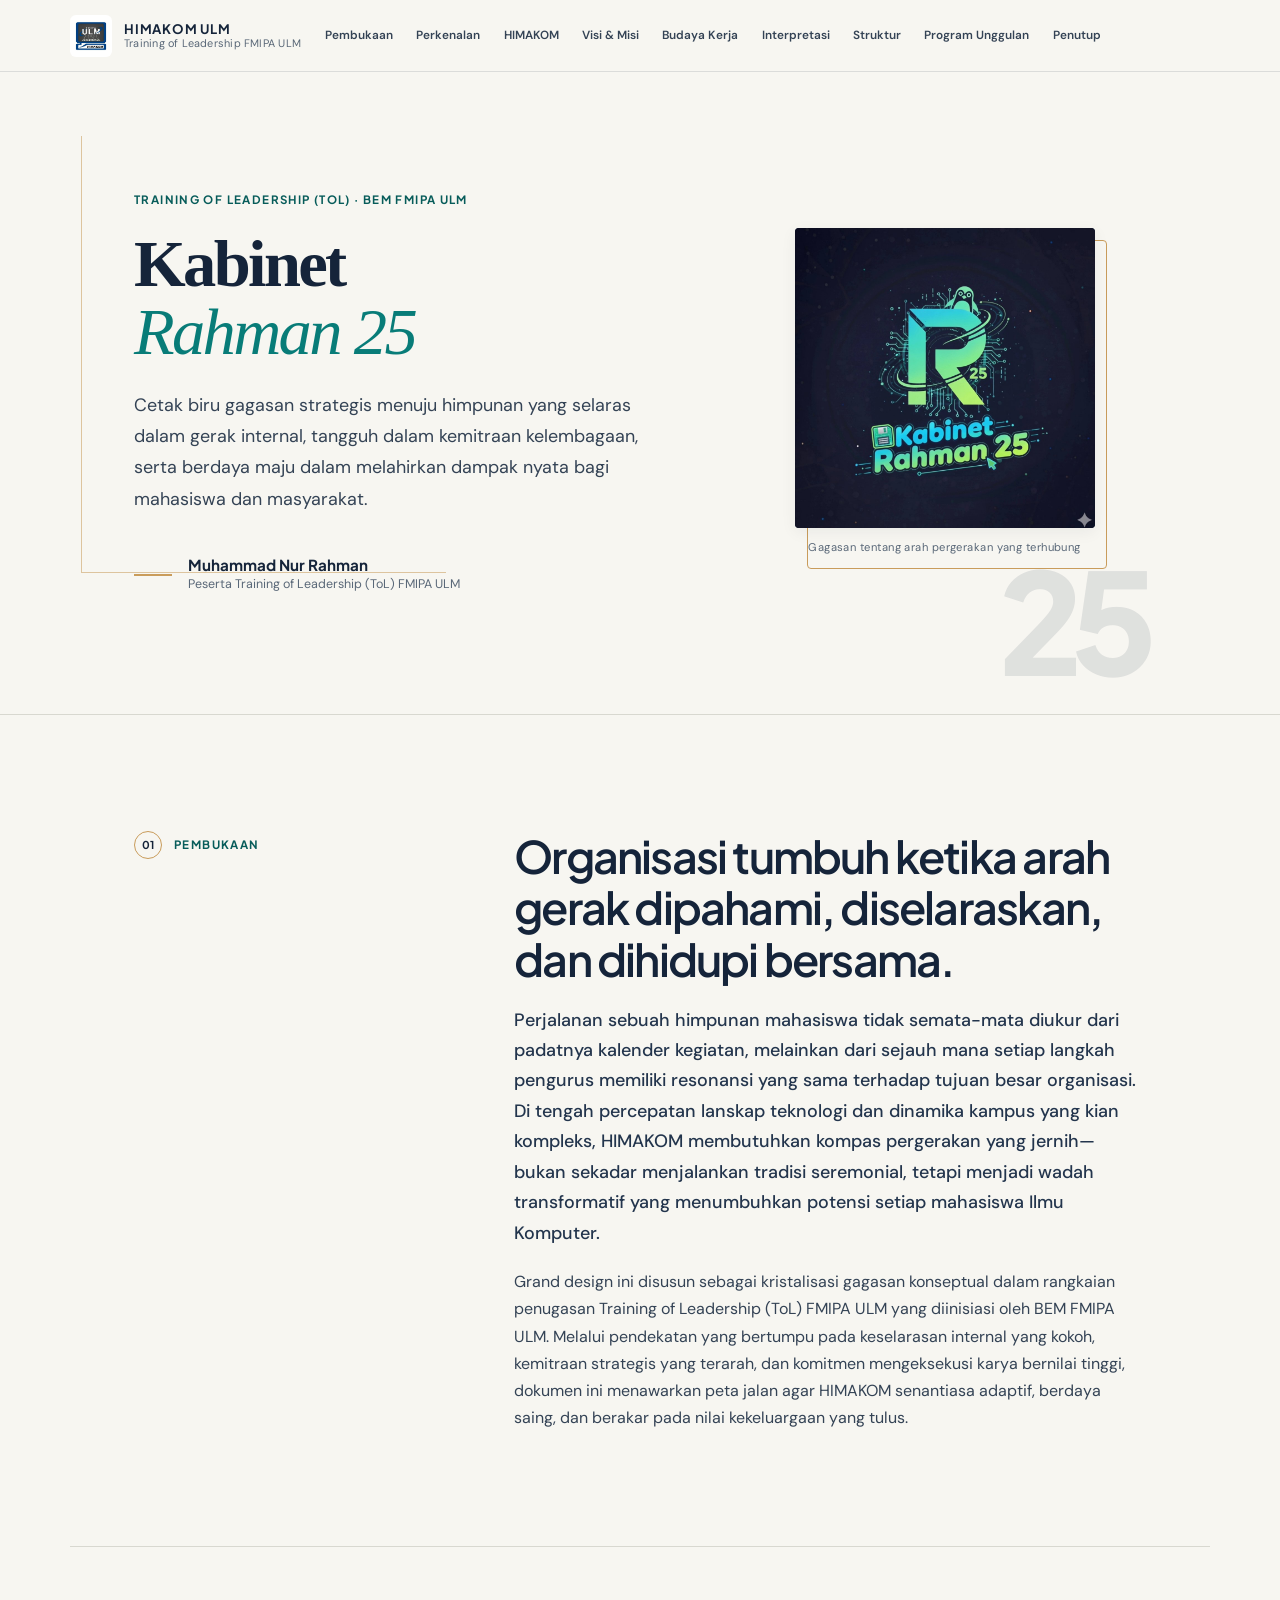
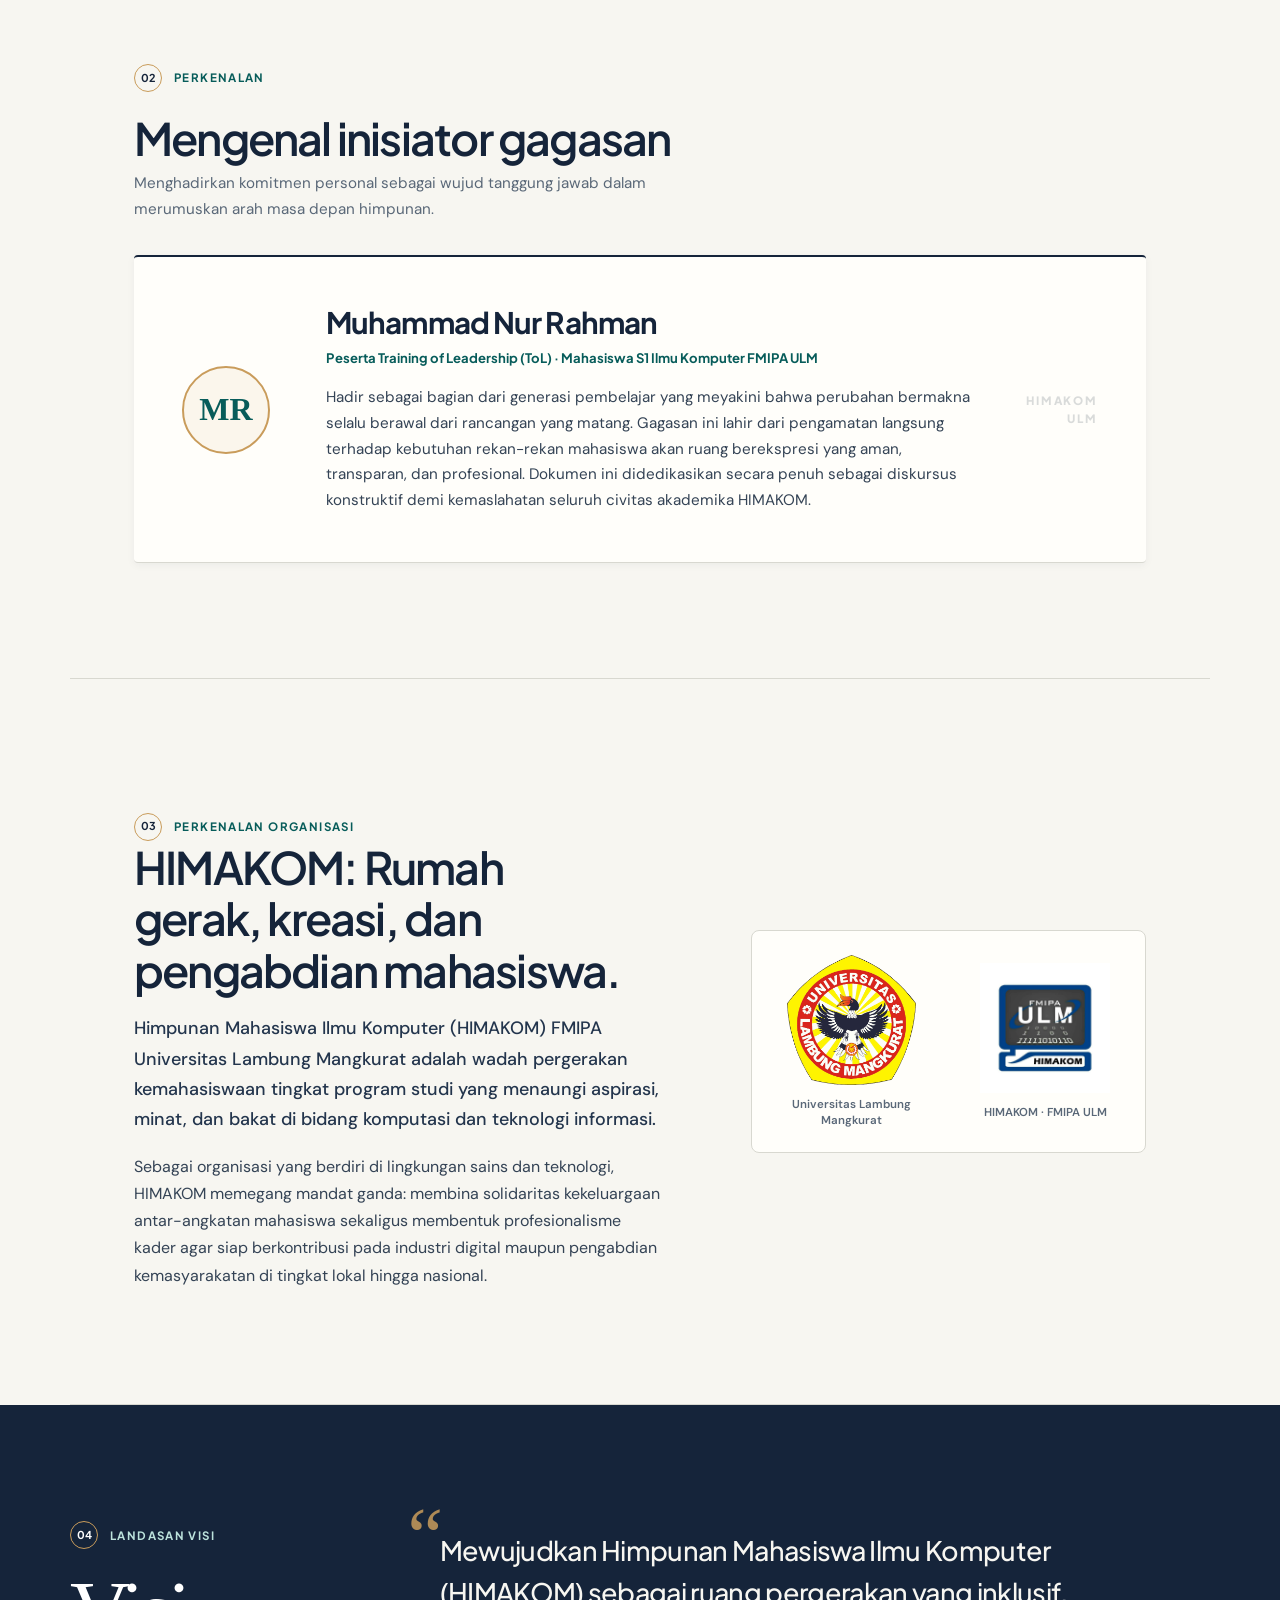
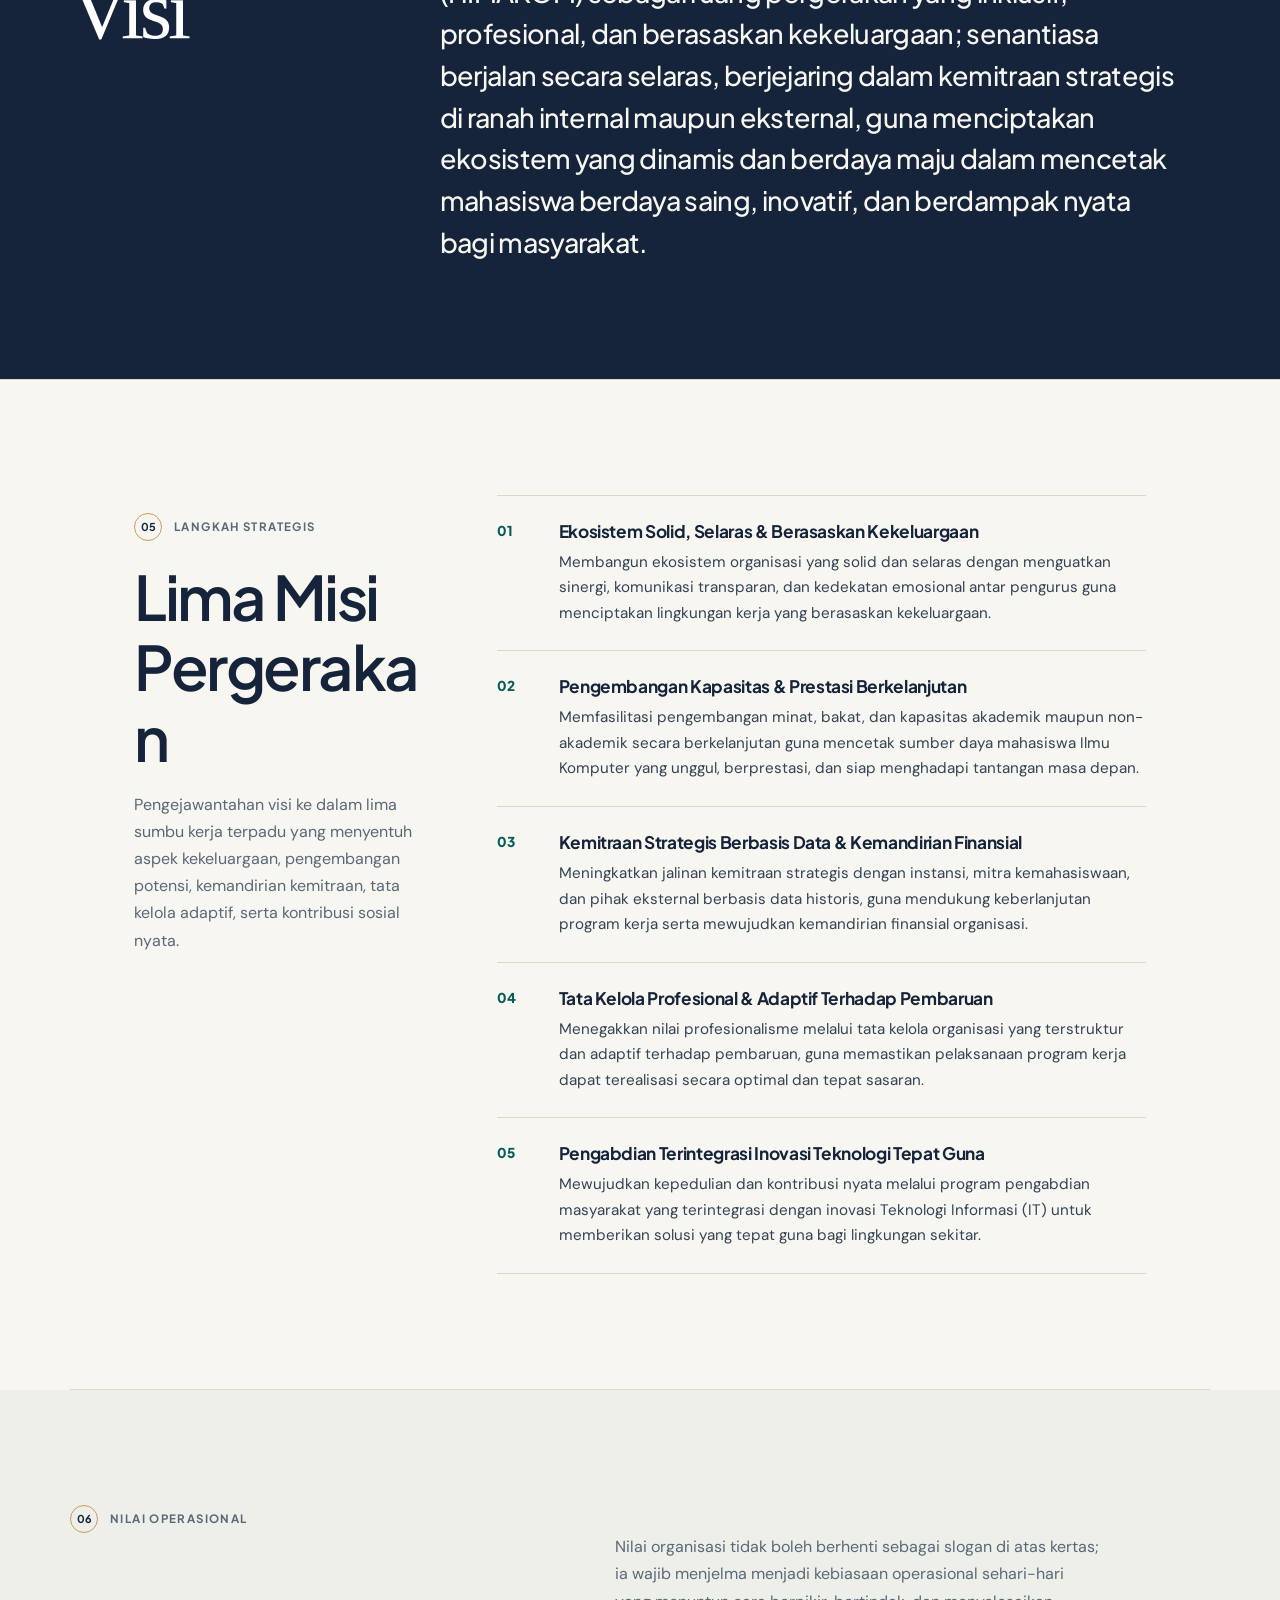
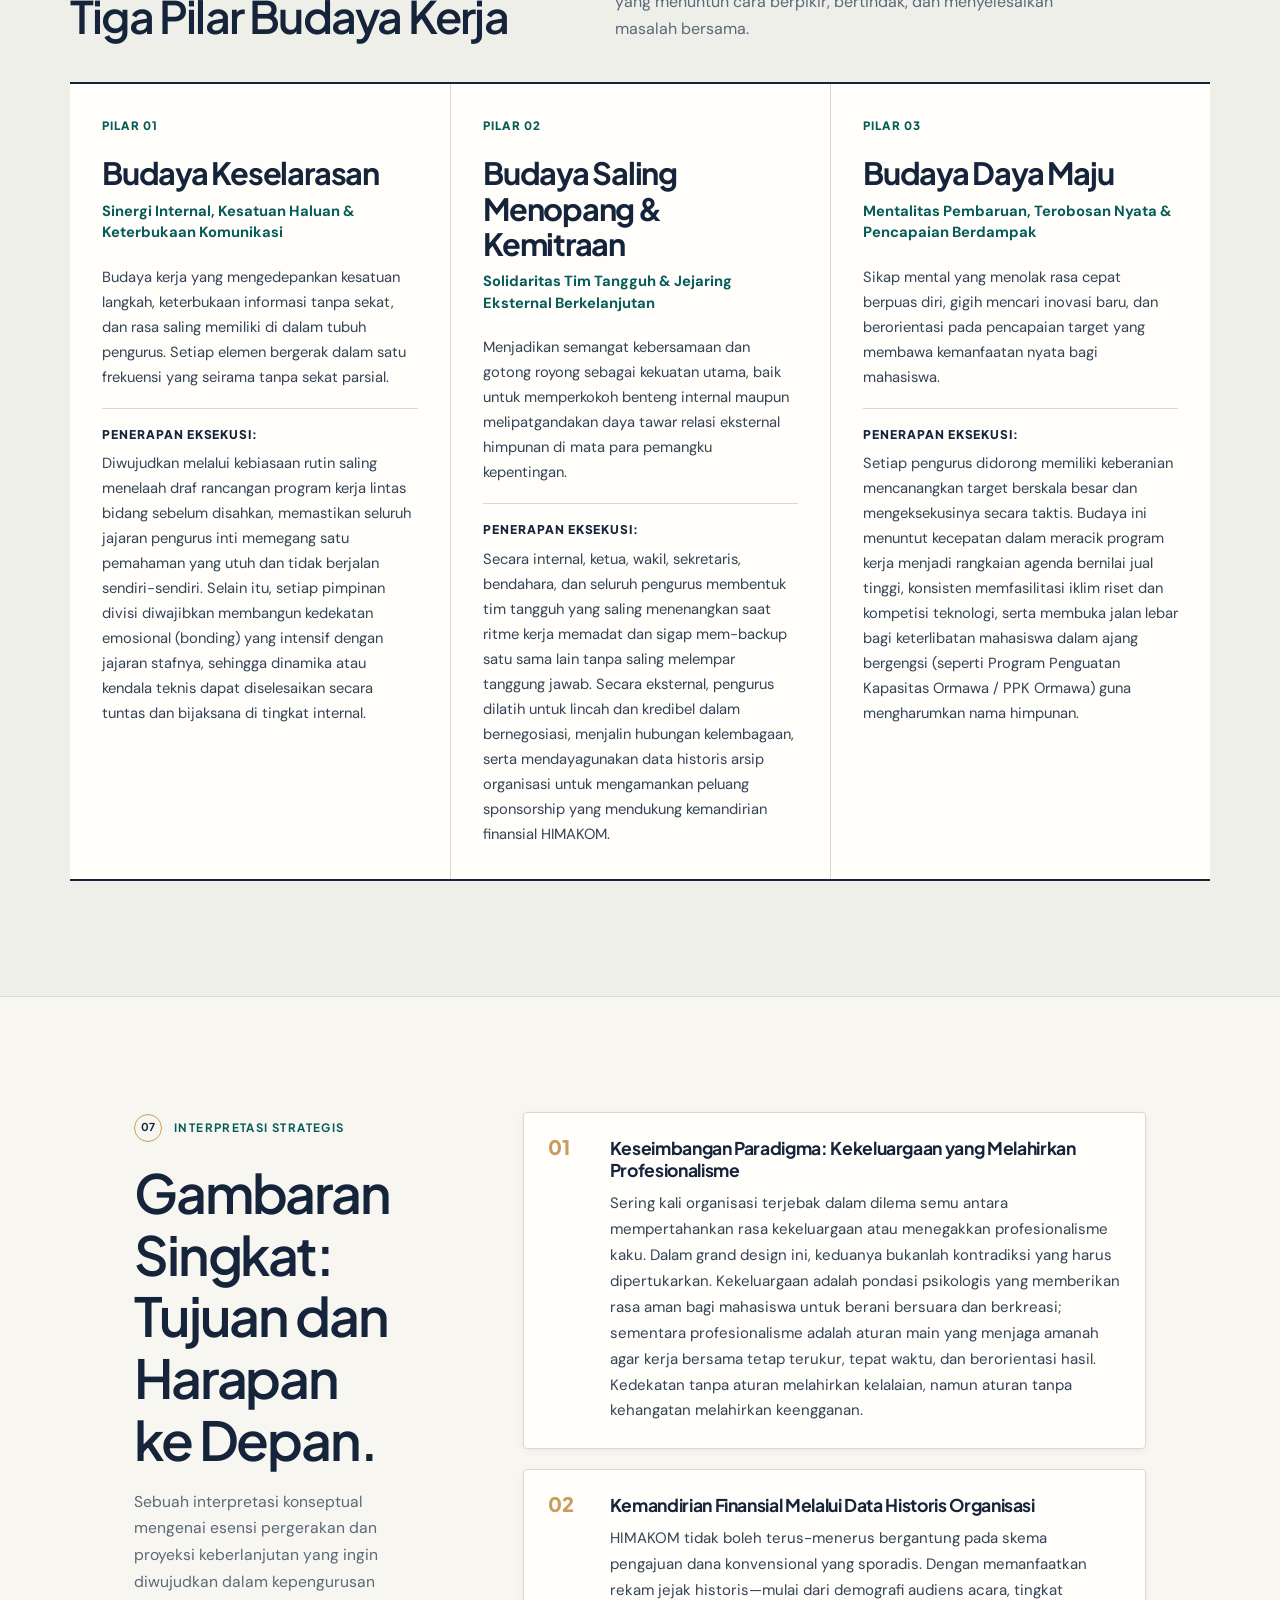
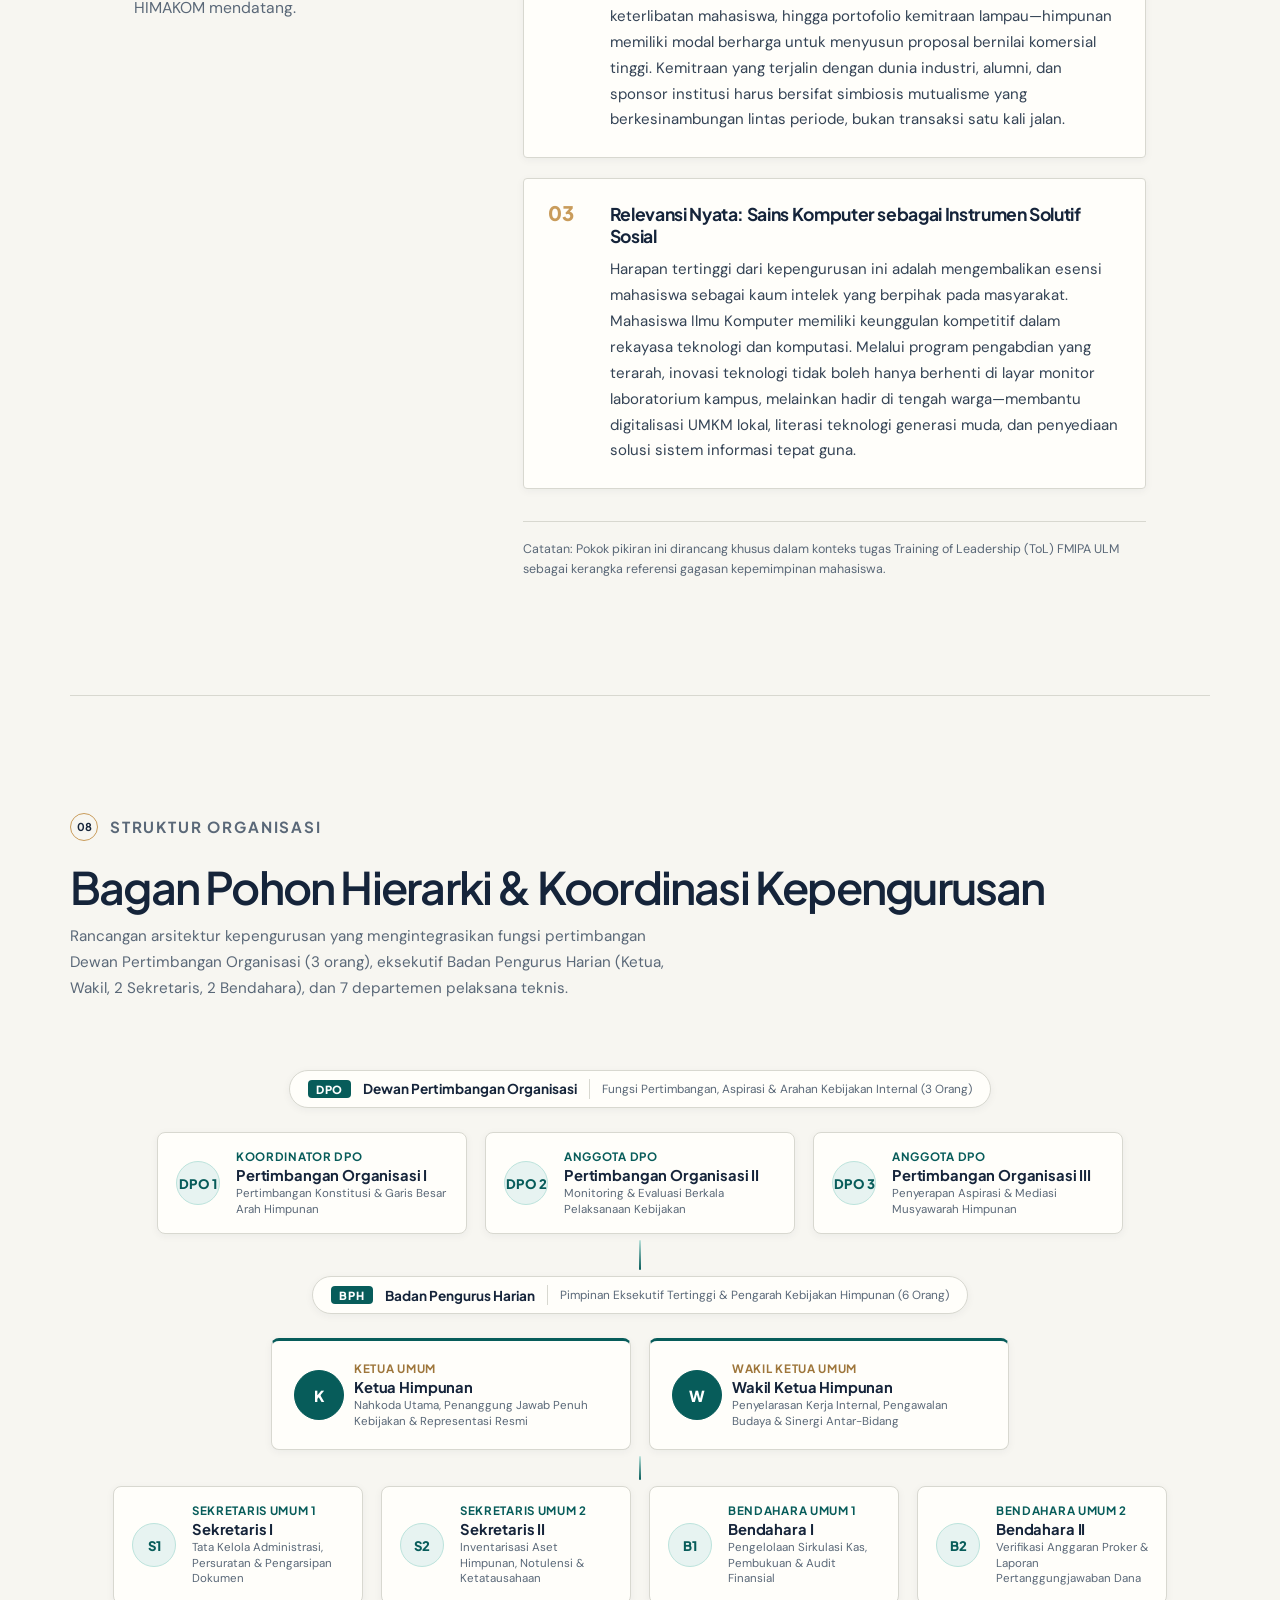
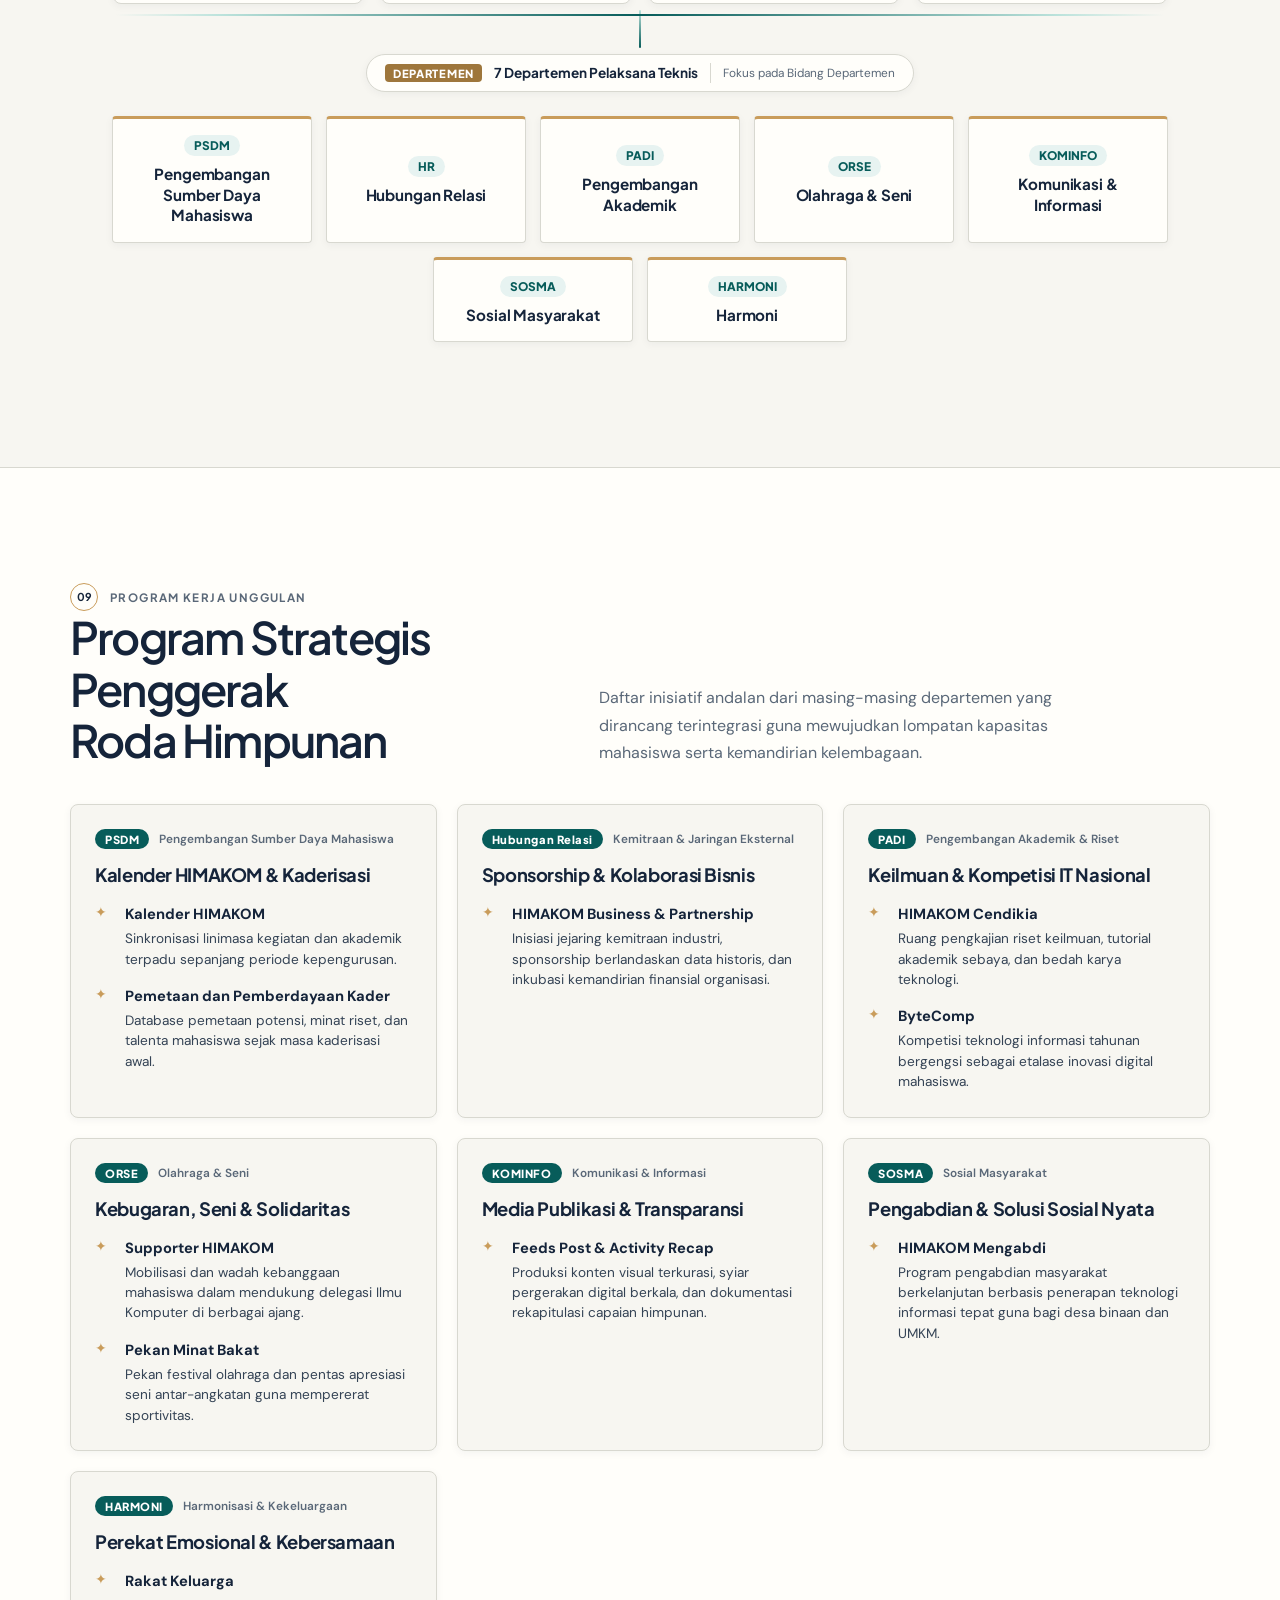
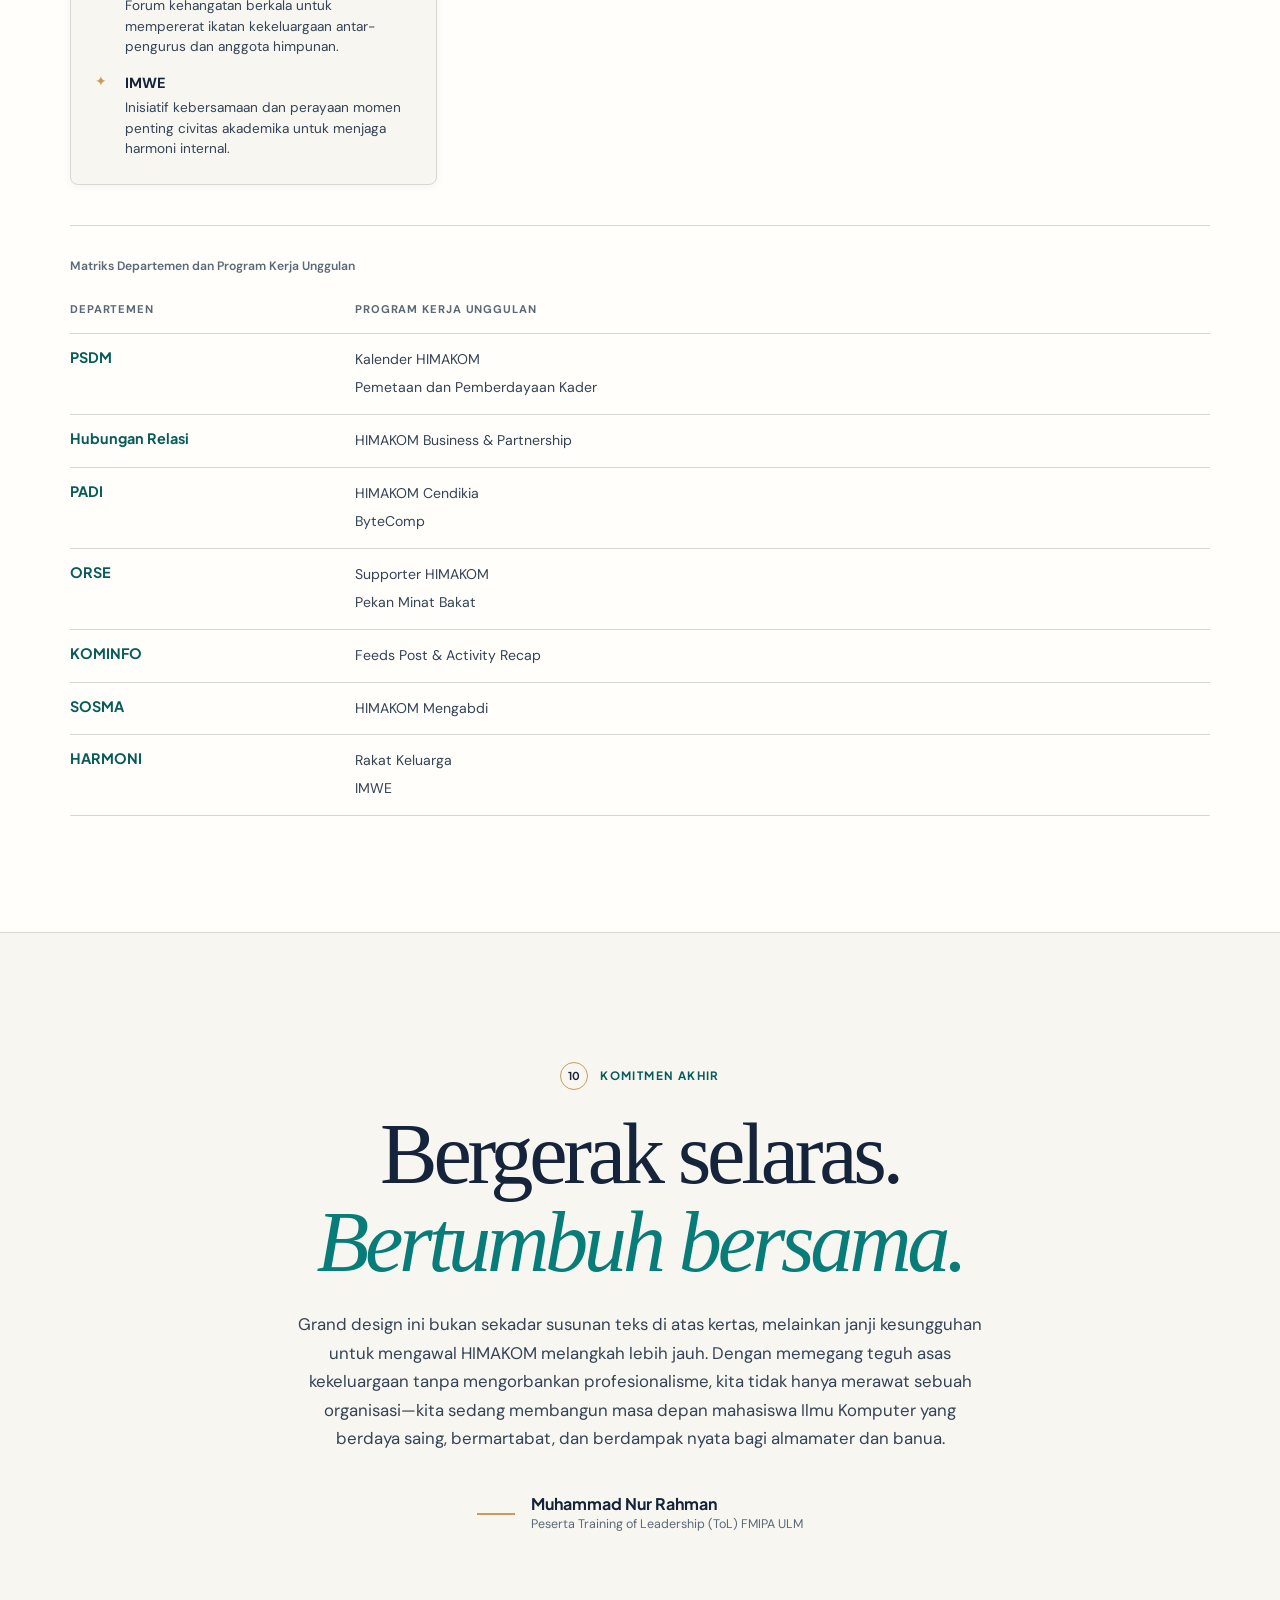
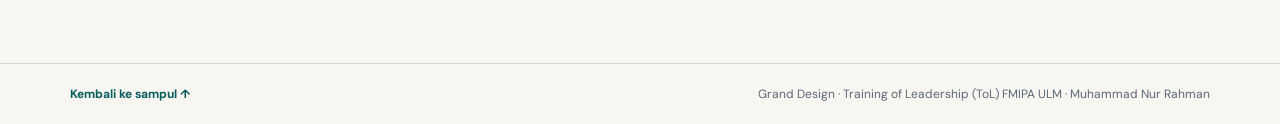
==== commit e4662554: "fix(ux): fix mobile nav scroll-start alignment & synchronize 7-department order across structure and" ====
--- a/grand-design.html
+++ b/grand-design.html
@@ -382,6 +382,12 @@
             </div>
 
             <div class="tree-row tree-row-depts">
+              <!-- PSDM -->
+              <div class="tree-node tree-node-dept">
+                <span class="dept-acronym">PSDM</span>
+                <h4 class="dept-name">Pengembangan Sumber Daya Mahasiswa</h4>
+              </div>
+
               <!-- HR -->
               <div class="tree-node tree-node-dept">
                 <span class="dept-acronym">HR</span>
@@ -404,12 +410,6 @@
               <div class="tree-node tree-node-dept">
                 <span class="dept-acronym">KOMINFO</span>
                 <h4 class="dept-name">Komunikasi &amp; Informasi</h4>
-              </div>
-
-              <!-- PSDM -->
-              <div class="tree-node tree-node-dept">
-                <span class="dept-acronym">PSDM</span>
-                <h4 class="dept-name">Pengembangan Sumber Daya Mahasiswa</h4>
               </div>
 
               <!-- SOSMA -->
@@ -480,6 +480,31 @@
             </div>
           </article>
 
+          <!-- PADI -->
+          <article class="program-deck-card">
+            <div class="card-dept-meta">
+              <span class="dept-tag-pill">PADI</span>
+              <span class="dept-full-label">Pengembangan Akademik &amp; Riset</span>
+            </div>
+            <h3 class="program-card-title">Keilmuan &amp; Kompetisi IT Nasional</h3>
+            <div class="proker-highlight-list">
+              <div class="proker-pill-item">
+                <span class="proker-marker" aria-hidden="true">✦</span>
+                <div>
+                  <strong>HIMAKOM Cendikia</strong>
+                  <p>Ruang pengkajian riset keilmuan, tutorial akademik sebaya, dan bedah karya teknologi.</p>
+                </div>
+              </div>
+              <div class="proker-pill-item">
+                <span class="proker-marker" aria-hidden="true">✦</span>
+                <div>
+                  <strong>ByteComp</strong>
+                  <p>Kompetisi teknologi informasi tahunan bergengsi sebagai etalase inovasi digital mahasiswa.</p>
+                </div>
+              </div>
+            </div>
+          </article>
+
           <!-- ORSE -->
           <article class="program-deck-card">
             <div class="card-dept-meta">
@@ -505,26 +530,19 @@
             </div>
           </article>
 
-          <!-- PADI -->
+          <!-- KOMINFO -->
           <article class="program-deck-card">
             <div class="card-dept-meta">
-              <span class="dept-tag-pill">PADI</span>
-              <span class="dept-full-label">Pengembangan Akademik &amp; Riset</span>
-            </div>
-            <h3 class="program-card-title">Keilmuan &amp; Kompetisi IT Nasional</h3>
+              <span class="dept-tag-pill">KOMINFO</span>
+              <span class="dept-full-label">Komunikasi &amp; Informasi</span>
+            </div>
+            <h3 class="program-card-title">Media Publikasi &amp; Transparansi</h3>
             <div class="proker-highlight-list">
               <div class="proker-pill-item">
                 <span class="proker-marker" aria-hidden="true">✦</span>
                 <div>
-                  <strong>HIMAKOM Cendikia</strong>
-                  <p>Ruang pengkajian riset keilmuan, tutorial akademik sebaya, dan bedah karya teknologi.</p>
-                </div>
-              </div>
-              <div class="proker-pill-item">
-                <span class="proker-marker" aria-hidden="true">✦</span>
-                <div>
-                  <strong>ByteComp</strong>
-                  <p>Kompetisi teknologi informasi tahunan bergengsi sebagai etalase inovasi digital mahasiswa.</p>
+                  <strong>Feeds Post &amp; Activity Recap</strong>
+                  <p>Produksi konten visual terkurasi, syiar pergerakan digital berkala, dan dokumentasi rekapitulasi capaian himpunan.</p>
                 </div>
               </div>
             </div>
@@ -572,24 +590,6 @@
               </div>
             </div>
           </article>
-
-          <!-- KOMINFO -->
-          <article class="program-deck-card">
-            <div class="card-dept-meta">
-              <span class="dept-tag-pill">KOMINFO</span>
-              <span class="dept-full-label">Komunikasi &amp; Informasi</span>
-            </div>
-            <h3 class="program-card-title">Media Publikasi &amp; Transparansi</h3>
-            <div class="proker-highlight-list">
-              <div class="proker-pill-item">
-                <span class="proker-marker" aria-hidden="true">✦</span>
-                <div>
-                  <strong>Feeds Post &amp; Activity Recap</strong>
-                  <p>Produksi konten visual terkurasi, syiar pergerakan digital berkala, dan dokumentasi rekapitulasi capaian himpunan.</p>
-                </div>
-              </div>
-            </div>
-          </article>
         </div>
 
         <!-- Tabel Semantik untuk Aksesibilitas Pembaca Layar & Validasi Data -->
@@ -612,12 +612,16 @@
                 <td><span>HIMAKOM Business &amp; Partnership</span></td>
               </tr>
               <tr>
+                <th scope="row">PADI</th>
+                <td><span>HIMAKOM Cendikia</span><span>ByteComp</span></td>
+              </tr>
+              <tr>
                 <th scope="row">ORSE</th>
                 <td><span>Supporter HIMAKOM</span><span>Pekan Minat Bakat</span></td>
               </tr>
               <tr>
-                <th scope="row">PADI</th>
-                <td><span>HIMAKOM Cendikia</span><span>ByteComp</span></td>
+                <th scope="row">KOMINFO</th>
+                <td><span>Feeds Post &amp; Activity Recap</span></td>
               </tr>
               <tr>
                 <th scope="row">SOSMA</th>
@@ -626,10 +630,6 @@
               <tr>
                 <th scope="row">HARMONI</th>
                 <td><span>Rakat Keluarga</span><span>IMWE</span></td>
-              </tr>
-              <tr>
-                <th scope="row">KOMINFO</th>
-                <td><span>Feeds Post &amp; Activity Recap</span></td>
               </tr>
             </tbody>
           </table>
--- a/css/grand-design.css
+++ b/css/grand-design.css
@@ -176,7 +176,8 @@
 .section-nav {
   display: flex;
   flex: 1 1 auto;
-  justify-content: flex-end;
+  justify-content: flex-start;
+  margin-left: auto;
   align-items: center;
   min-width: 0;
   gap: clamp(8px, 1.2vw, 16px);
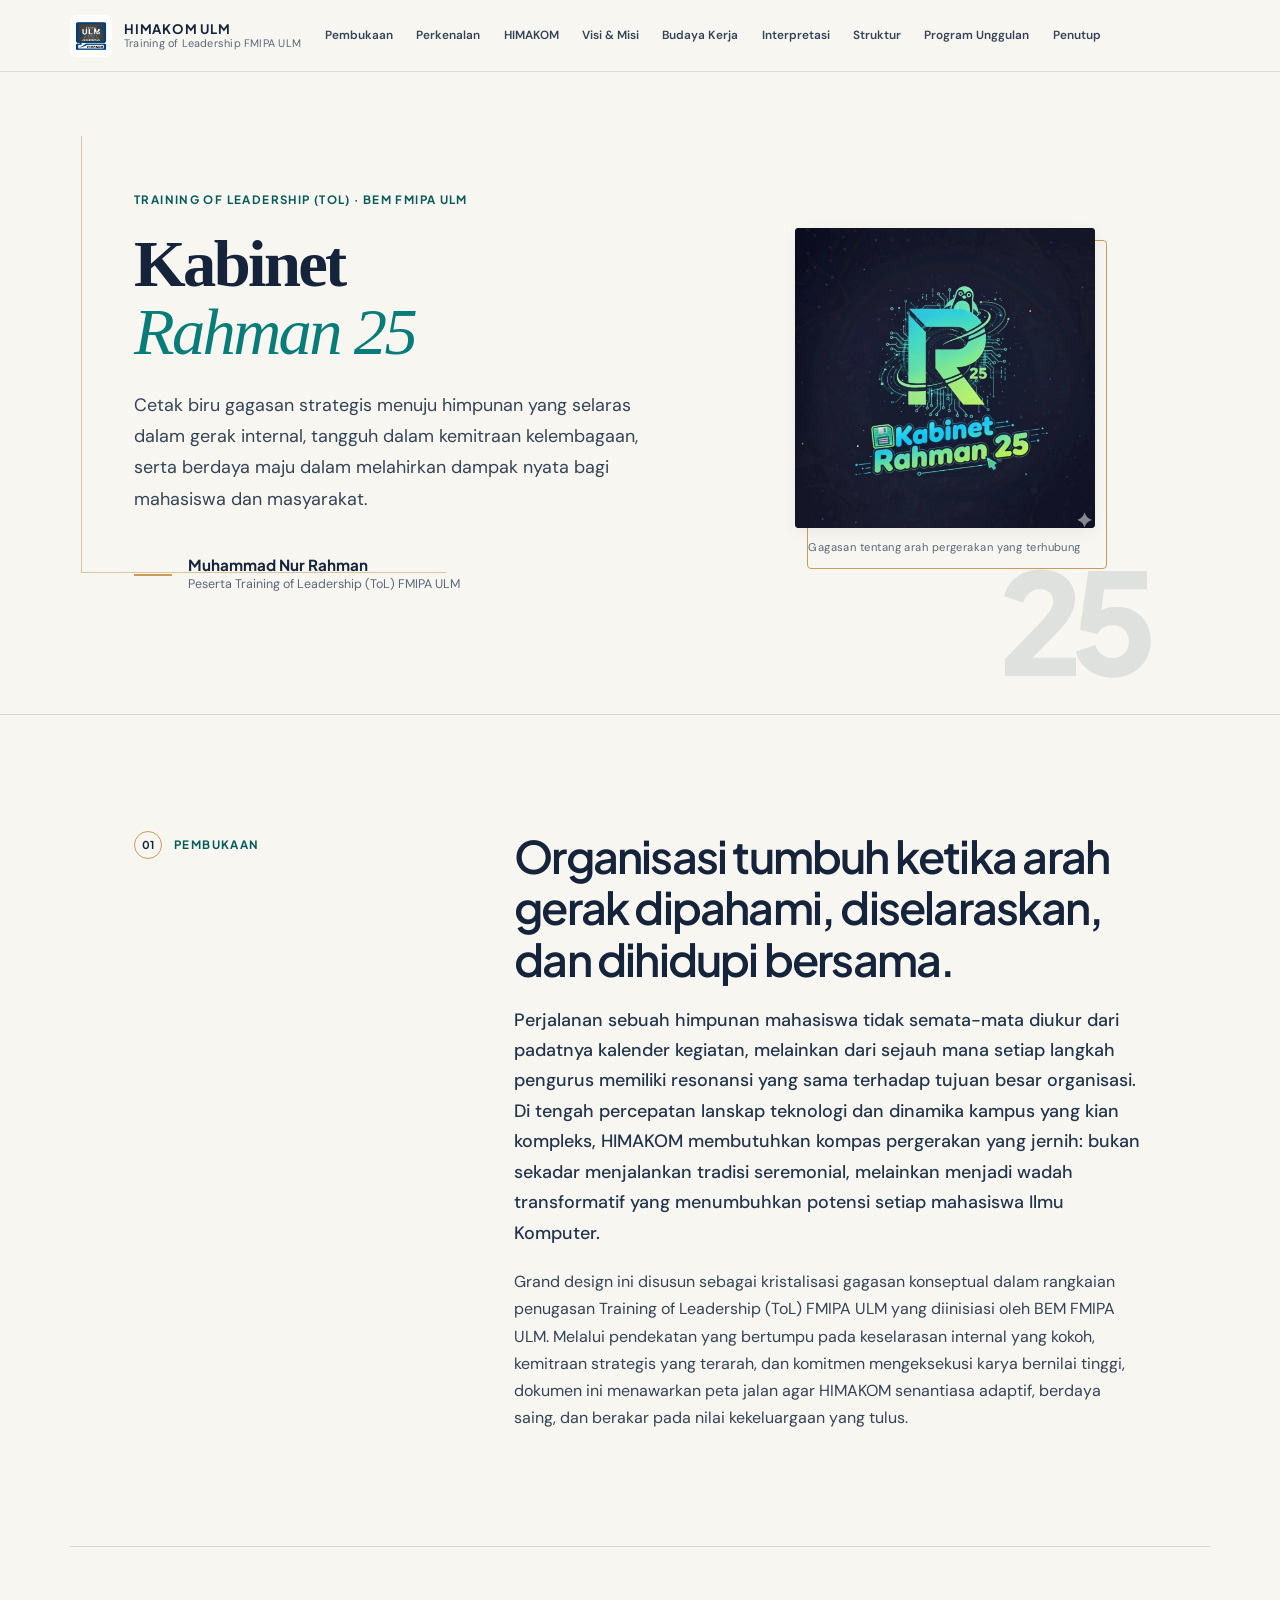
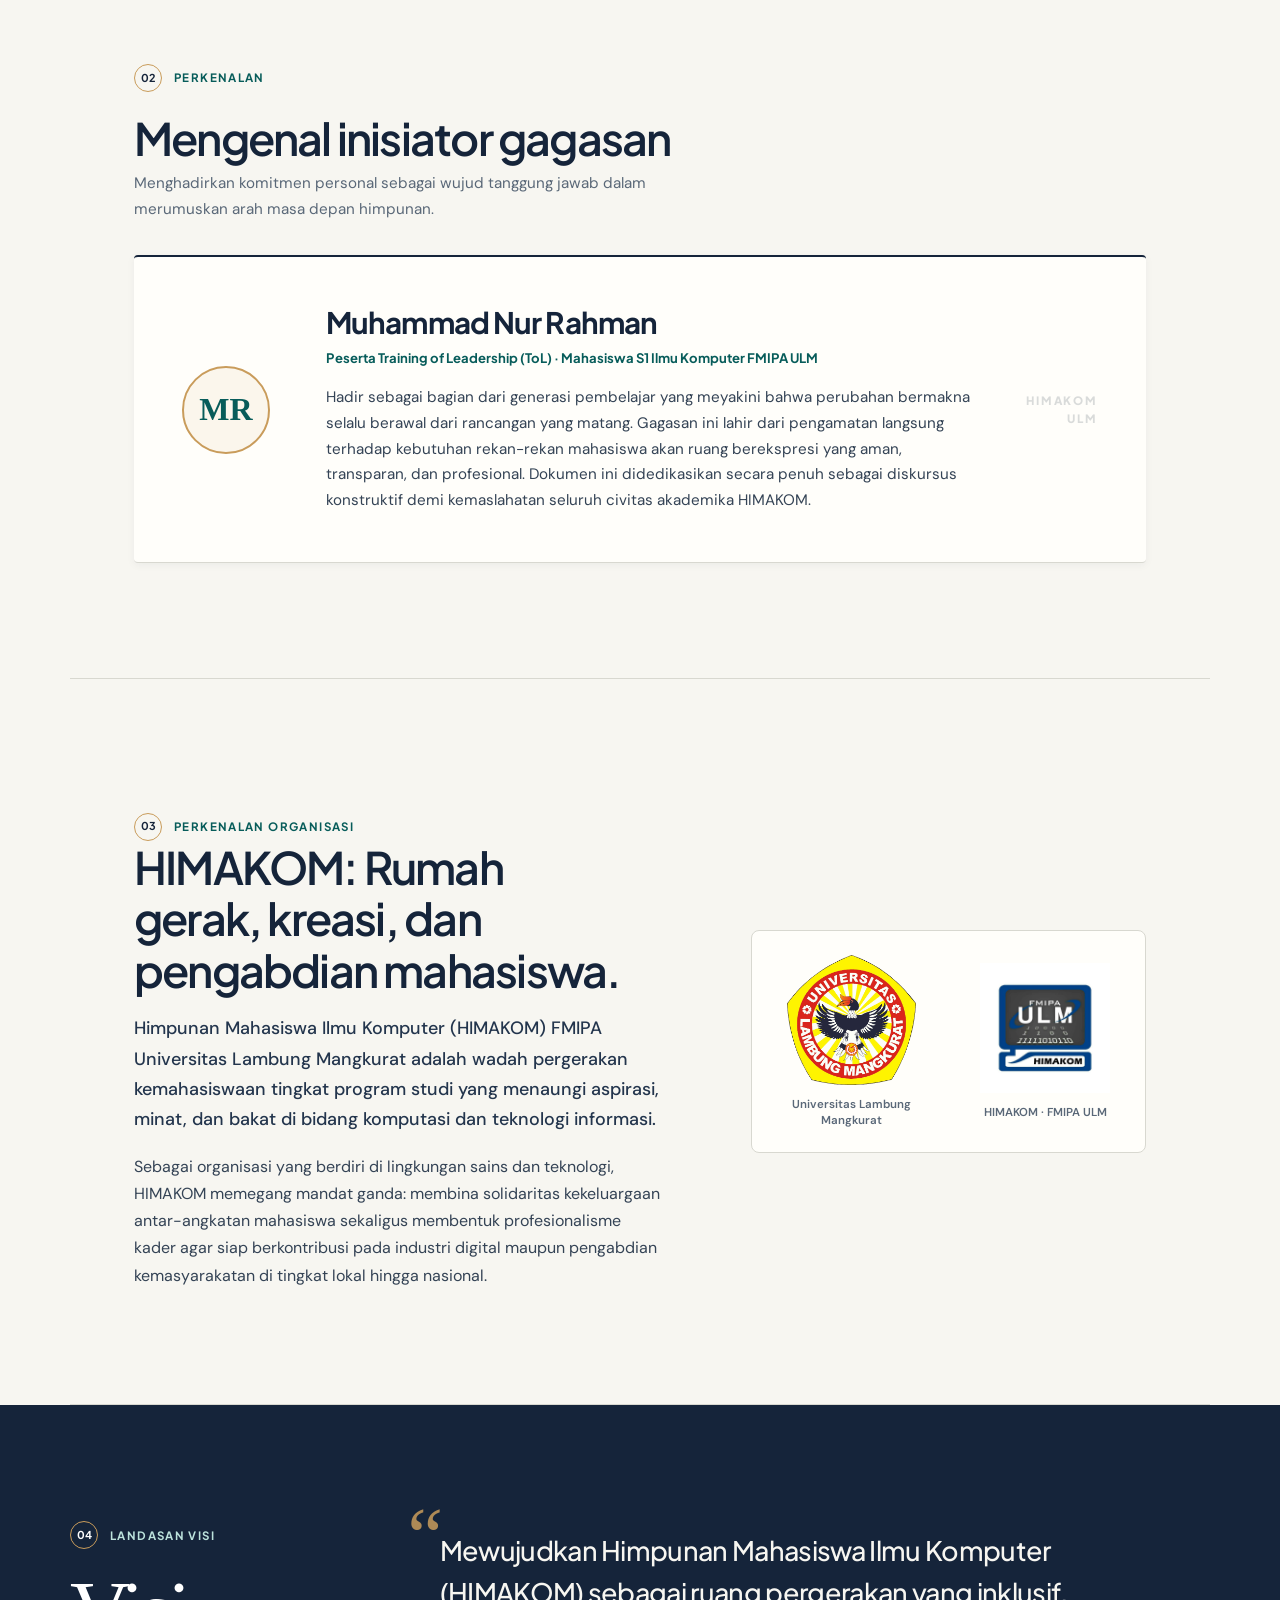
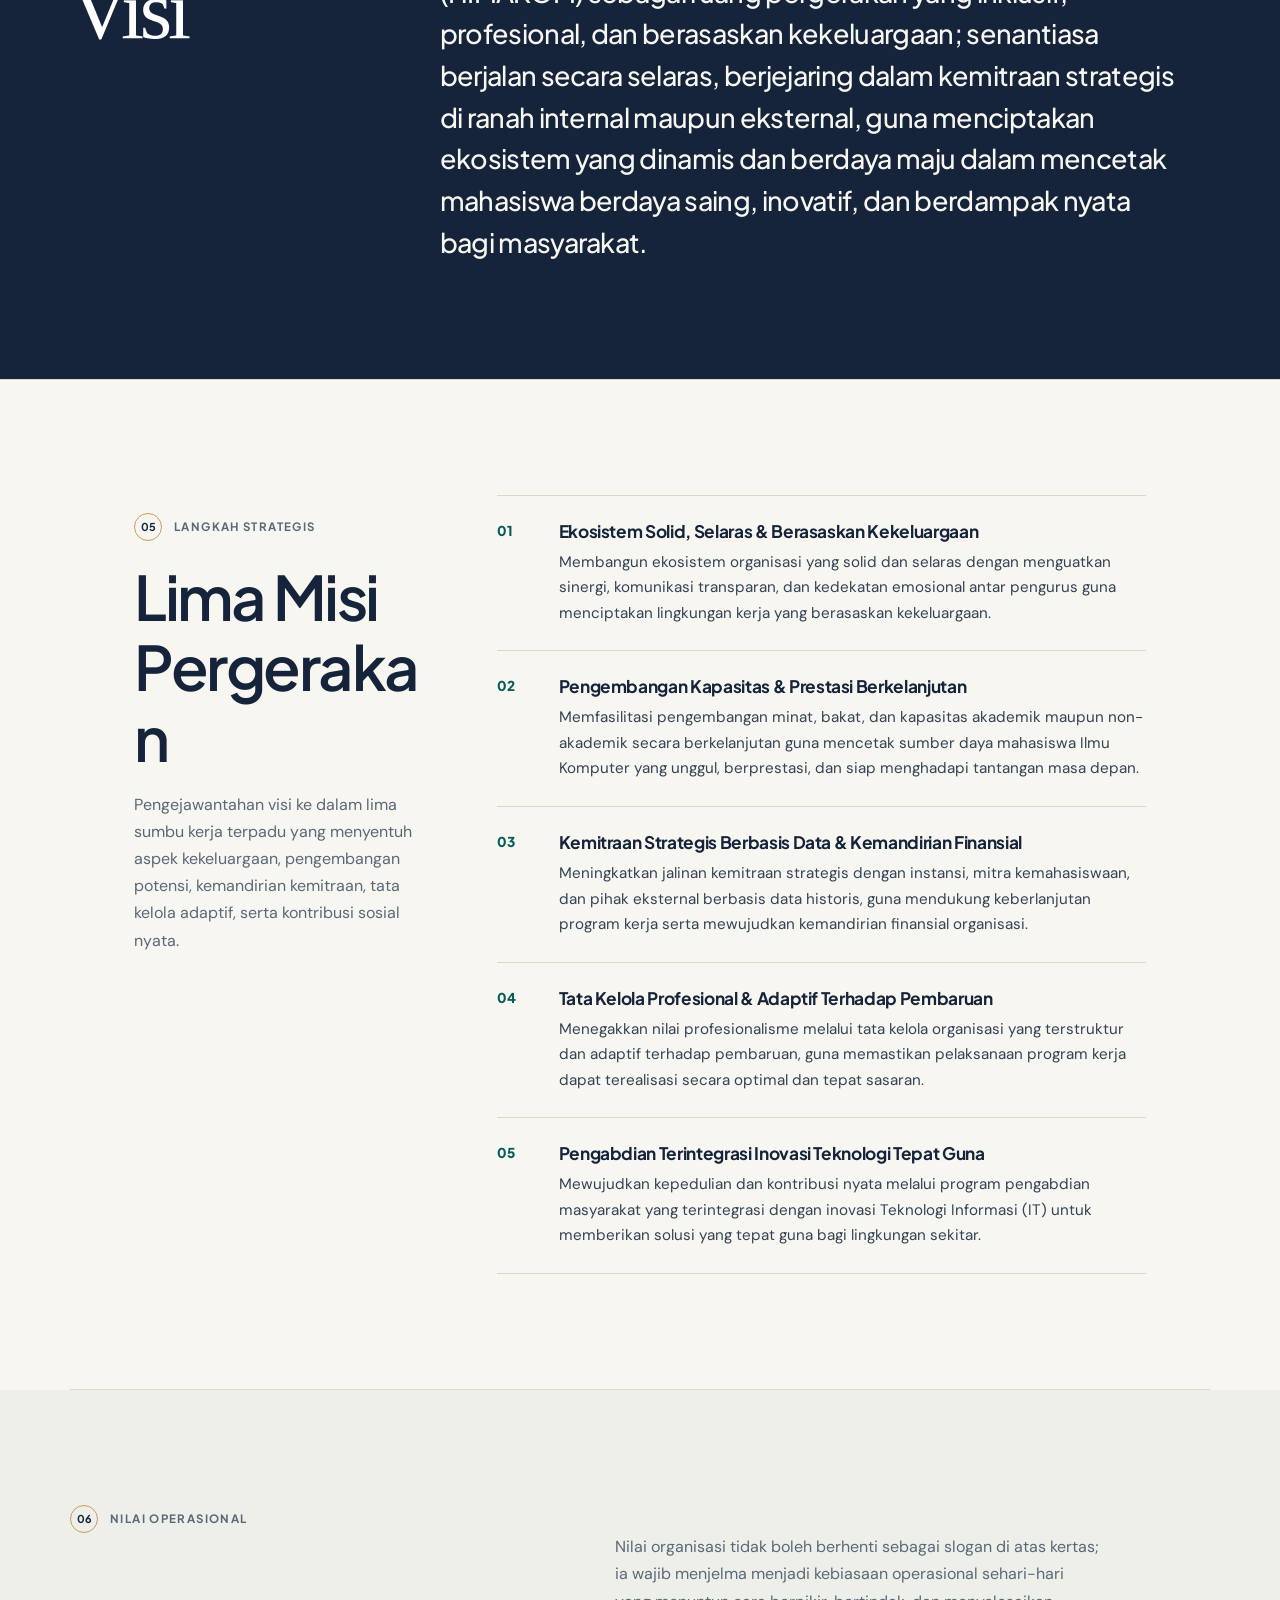
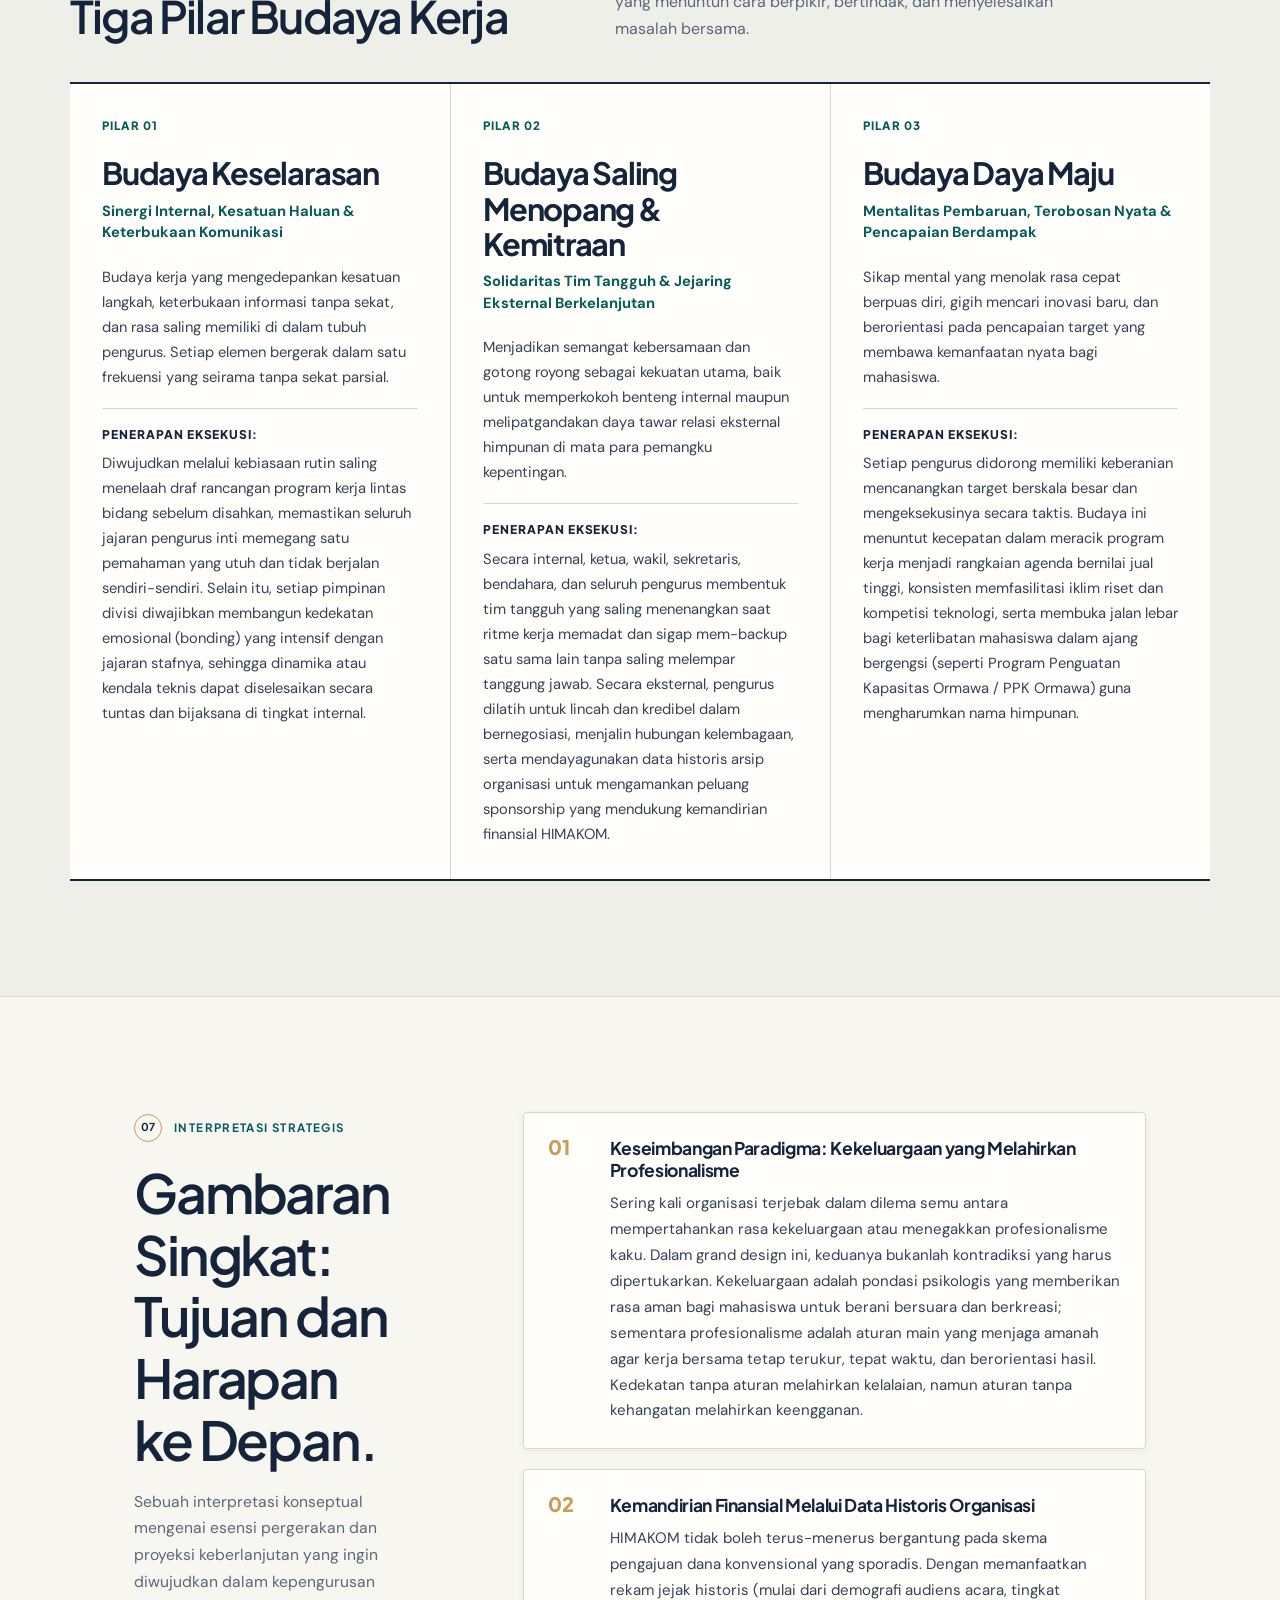
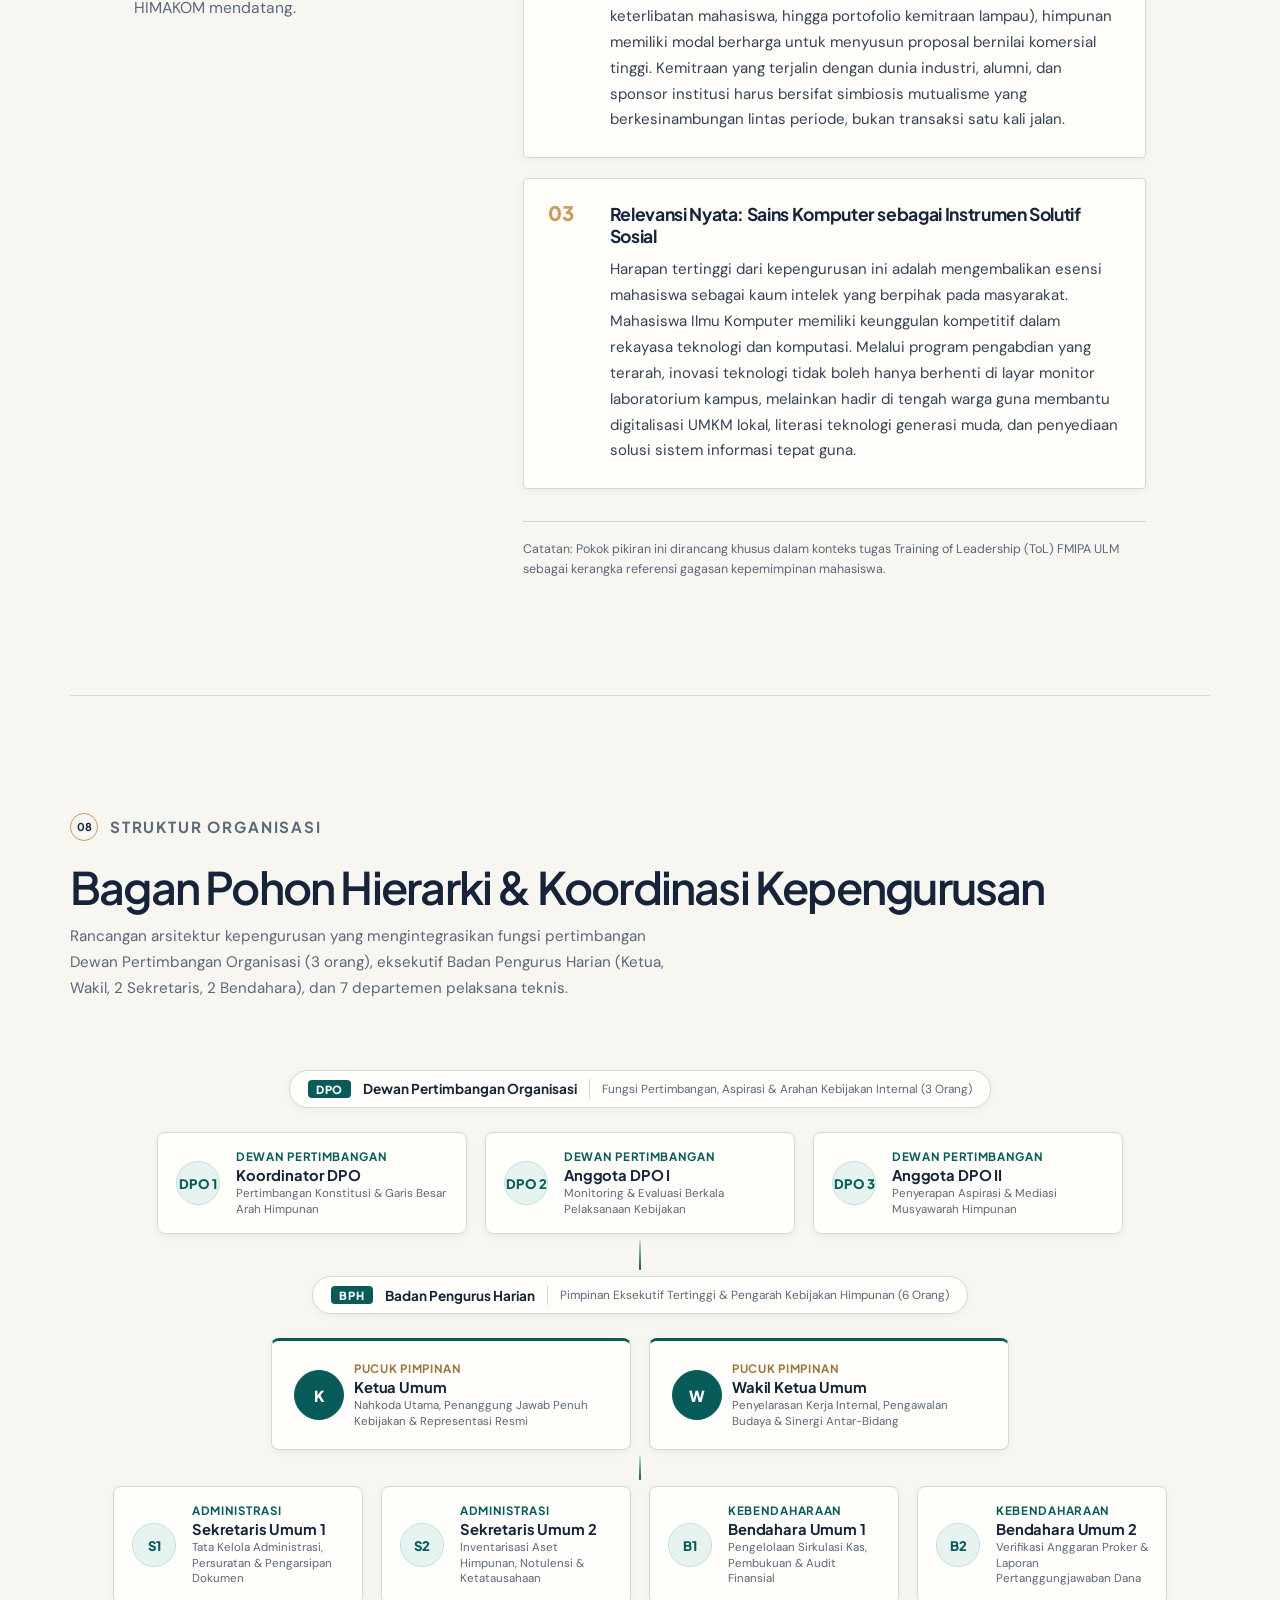
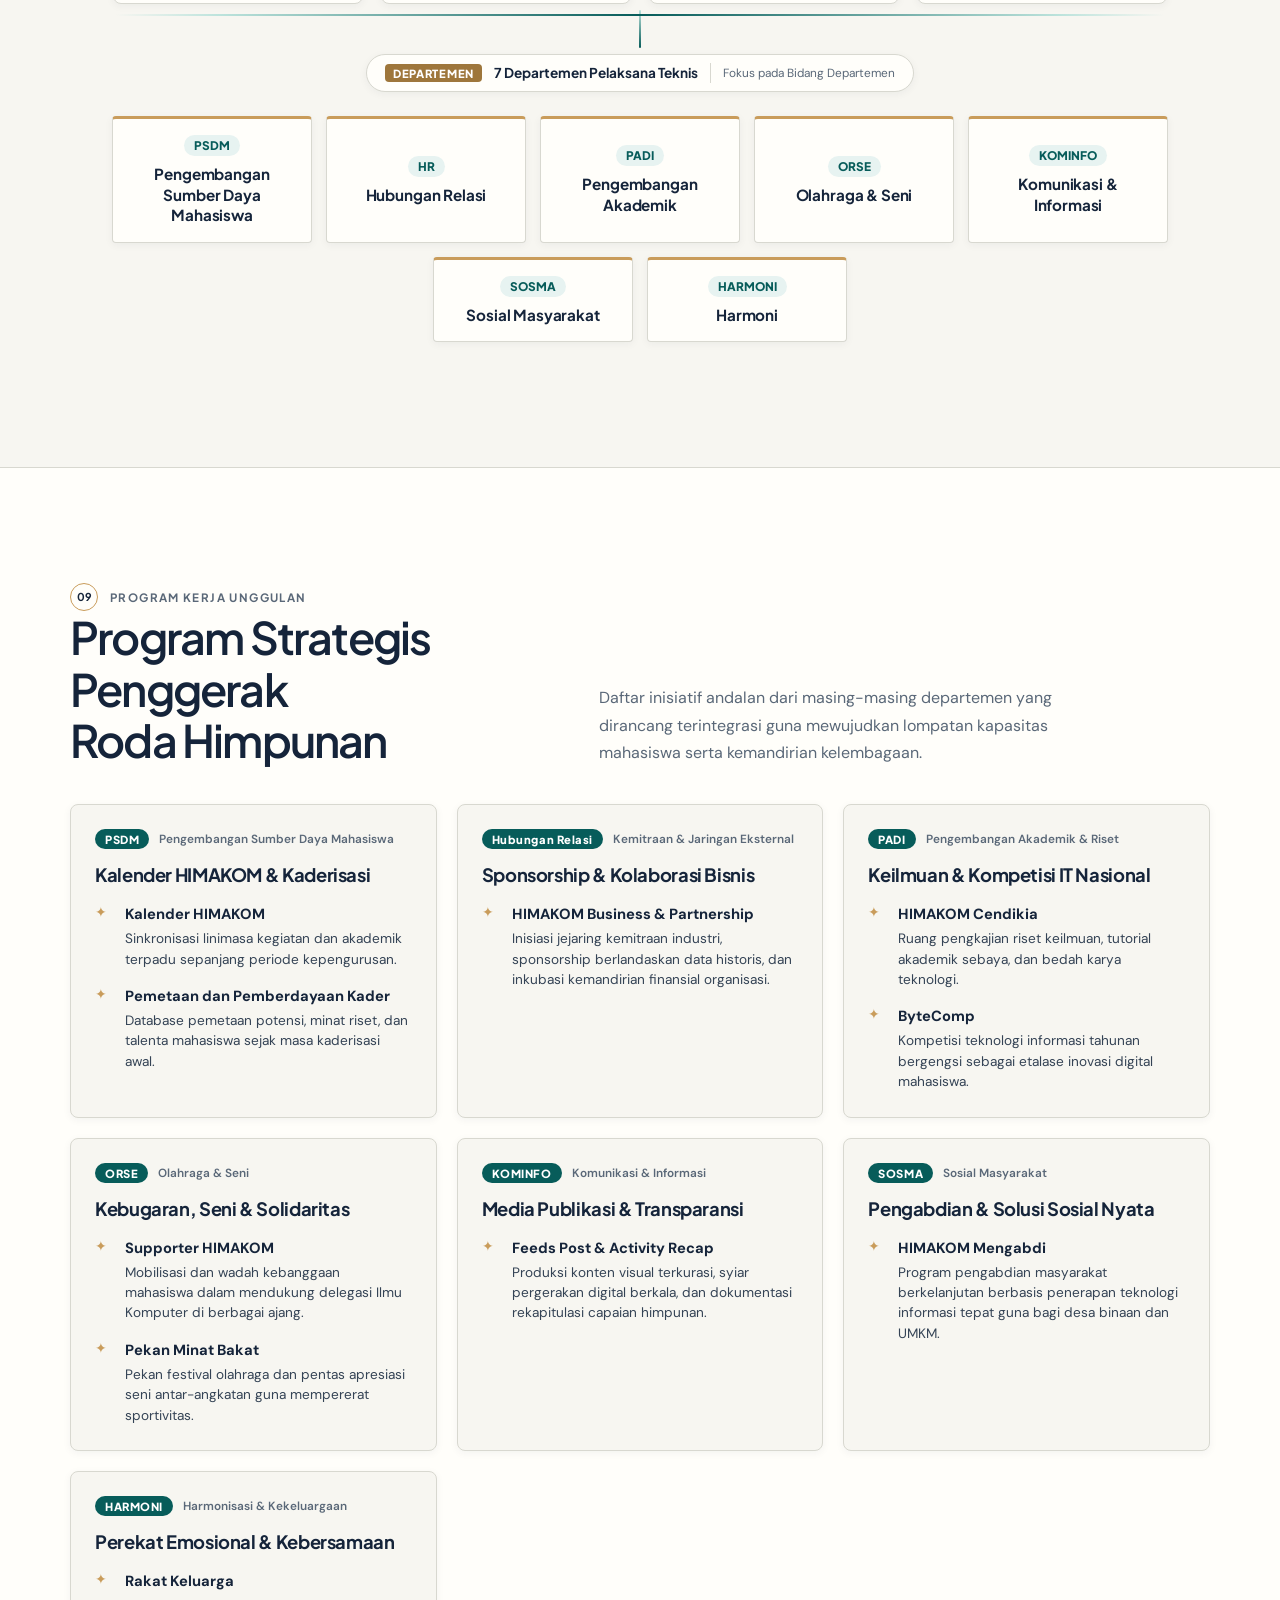
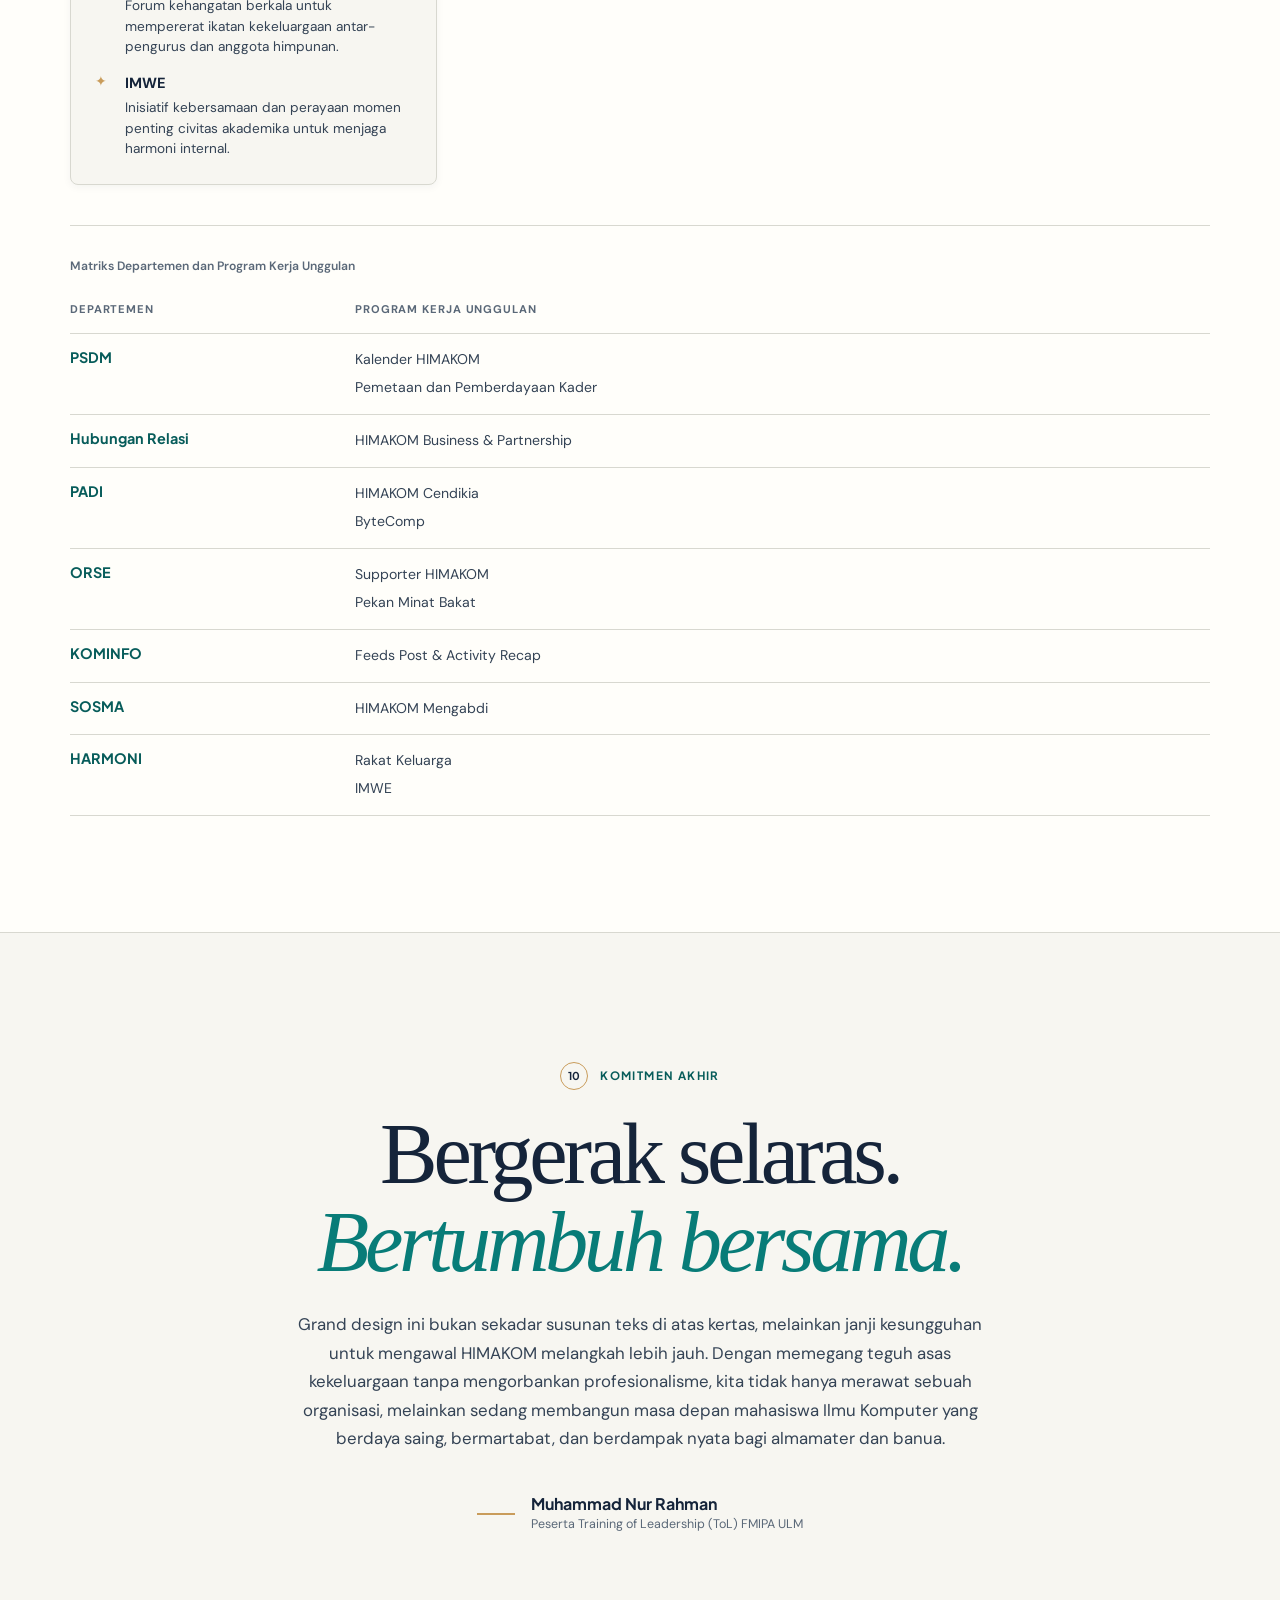
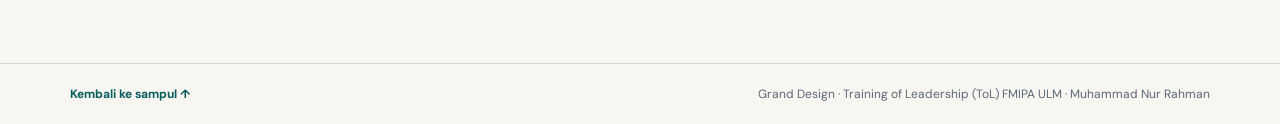
==== commit 9624c39b: "fix(logic): eliminate card label redundancies in DPO/BPH, remove em dashes, and add OpenGraph social" ====
--- a/grand-design.html
+++ b/grand-design.html
@@ -6,6 +6,14 @@
   <meta name="theme-color" content="#15243a">
   <meta name="robots" content="noindex, nofollow">
   <meta name="description" content="Grand Design gagasan kepengurusan Muhammad Nur Rahman untuk tugas Training of Leadership (ToL) FMIPA ULM.">
+  <meta property="og:type" content="website">
+  <meta property="og:title" content="Grand Design | Kabinet Rahman 25 · Muhammad Nur Rahman">
+  <meta property="og:description" content="Cetak biru gagasan kepengurusan Muhammad Nur Rahman untuk tugas Training of Leadership (ToL) FMIPA ULM.">
+  <meta property="og:image" content="assets/Logo-Kabinet.jpg">
+  <meta name="twitter:card" content="summary_large_image">
+  <meta name="twitter:title" content="Grand Design | Kabinet Rahman 25 · Muhammad Nur Rahman">
+  <meta name="twitter:description" content="Cetak biru gagasan kepengurusan Muhammad Nur Rahman untuk tugas Training of Leadership (ToL) FMIPA ULM.">
+  <meta name="twitter:image" content="assets/Logo-Kabinet.jpg">
   <title>Grand Design | Muhammad Nur Rahman · HIMAKOM ULM</title>
   <link rel="icon" href="assets/logo-himakom.jpg" type="image/jpeg">
   <link rel="preconnect" href="https://fonts.googleapis.com">
@@ -65,7 +73,7 @@
         </div>
         <div class="opening-copy">
           <h2 id="opening-title">Organisasi tumbuh ketika arah gerak dipahami, diselaraskan, dan dihidupi bersama.</h2>
-          <p class="lead-text">Perjalanan sebuah himpunan mahasiswa tidak semata-mata diukur dari padatnya kalender kegiatan, melainkan dari sejauh mana setiap langkah pengurus memiliki resonansi yang sama terhadap tujuan besar organisasi. Di tengah percepatan lanskap teknologi dan dinamika kampus yang kian kompleks, HIMAKOM membutuhkan kompas pergerakan yang jernih—bukan sekadar menjalankan tradisi seremonial, tetapi menjadi wadah transformatif yang menumbuhkan potensi setiap mahasiswa Ilmu Komputer.</p>
+          <p class="lead-text">Perjalanan sebuah himpunan mahasiswa tidak semata-mata diukur dari padatnya kalender kegiatan, melainkan dari sejauh mana setiap langkah pengurus memiliki resonansi yang sama terhadap tujuan besar organisasi. Di tengah percepatan lanskap teknologi dan dinamika kampus yang kian kompleks, HIMAKOM membutuhkan kompas pergerakan yang jernih: bukan sekadar menjalankan tradisi seremonial, melainkan menjadi wadah transformatif yang menumbuhkan potensi setiap mahasiswa Ilmu Komputer.</p>
           <p>Grand design ini disusun sebagai kristalisasi gagasan konseptual dalam rangkaian penugasan Training of Leadership (ToL) FMIPA ULM yang diinisiasi oleh BEM FMIPA ULM. Melalui pendekatan yang bertumpu pada keselarasan internal yang kokoh, kemitraan strategis yang terarah, dan komitmen mengeksekusi karya bernilai tinggi, dokumen ini menawarkan peta jalan agar HIMAKOM senantiasa adaptif, berdaya saing, dan berakar pada nilai kekeluargaan yang tulus.</p>
         </div>
       </section>
@@ -234,7 +242,7 @@
             <div class="pillar-num">02</div>
             <div class="pillar-content">
               <h3>Kemandirian Finansial Melalui Data Historis Organisasi</h3>
-              <p>HIMAKOM tidak boleh terus-menerus bergantung pada skema pengajuan dana konvensional yang sporadis. Dengan memanfaatkan rekam jejak historis—mulai dari demografi audiens acara, tingkat keterlibatan mahasiswa, hingga portofolio kemitraan lampau—himpunan memiliki modal berharga untuk menyusun proposal bernilai komersial tinggi. Kemitraan yang terjalin dengan dunia industri, alumni, dan sponsor institusi harus bersifat simbiosis mutualisme yang berkesinambungan lintas periode, bukan transaksi satu kali jalan.</p>
+              <p>HIMAKOM tidak boleh terus-menerus bergantung pada skema pengajuan dana konvensional yang sporadis. Dengan memanfaatkan rekam jejak historis (mulai dari demografi audiens acara, tingkat keterlibatan mahasiswa, hingga portofolio kemitraan lampau), himpunan memiliki modal berharga untuk menyusun proposal bernilai komersial tinggi. Kemitraan yang terjalin dengan dunia industri, alumni, dan sponsor institusi harus bersifat simbiosis mutualisme yang berkesinambungan lintas periode, bukan transaksi satu kali jalan.</p>
             </div>
           </div>
 
@@ -242,7 +250,7 @@
             <div class="pillar-num">03</div>
             <div class="pillar-content">
               <h3>Relevansi Nyata: Sains Komputer sebagai Instrumen Solutif Sosial</h3>
-              <p>Harapan tertinggi dari kepengurusan ini adalah mengembalikan esensi mahasiswa sebagai kaum intelek yang berpihak pada masyarakat. Mahasiswa Ilmu Komputer memiliki keunggulan kompetitif dalam rekayasa teknologi dan komputasi. Melalui program pengabdian yang terarah, inovasi teknologi tidak boleh hanya berhenti di layar monitor laboratorium kampus, melainkan hadir di tengah warga—membantu digitalisasi UMKM lokal, literasi teknologi generasi muda, dan penyediaan solusi sistem informasi tepat guna.</p>
+              <p>Harapan tertinggi dari kepengurusan ini adalah mengembalikan esensi mahasiswa sebagai kaum intelek yang berpihak pada masyarakat. Mahasiswa Ilmu Komputer memiliki keunggulan kompetitif dalam rekayasa teknologi dan komputasi. Melalui program pengabdian yang terarah, inovasi teknologi tidak boleh hanya berhenti di layar monitor laboratorium kampus, melainkan hadir di tengah warga guna membantu digitalisasi UMKM lokal, literasi teknologi generasi muda, dan penyediaan solusi sistem informasi tepat guna.</p>
             </div>
           </div>
           <p class="interpretation-note">Catatan: Pokok pikiran ini dirancang khusus dalam konteks tugas Training of Leadership (ToL) FMIPA ULM sebagai kerangka referensi gagasan kepemimpinan mahasiswa.</p>
@@ -269,24 +277,24 @@
               <div class="tree-node tree-node-person">
                 <div class="node-badge-avatar">DPO 1</div>
                 <div class="node-info">
-                  <span class="node-role">Koordinator DPO</span>
-                  <strong class="node-name">Pertimbangan Organisasi I</strong>
+                  <span class="node-role">Dewan Pertimbangan</span>
+                  <strong class="node-name">Koordinator DPO</strong>
                   <span class="node-sub">Pertimbangan Konstitusi &amp; Garis Besar Arah Himpunan</span>
                 </div>
               </div>
               <div class="tree-node tree-node-person">
                 <div class="node-badge-avatar">DPO 2</div>
                 <div class="node-info">
-                  <span class="node-role">Anggota DPO</span>
-                  <strong class="node-name">Pertimbangan Organisasi II</strong>
+                  <span class="node-role">Dewan Pertimbangan</span>
+                  <strong class="node-name">Anggota DPO I</strong>
                   <span class="node-sub">Monitoring &amp; Evaluasi Berkala Pelaksanaan Kebijakan</span>
                 </div>
               </div>
               <div class="tree-node tree-node-person">
                 <div class="node-badge-avatar">DPO 3</div>
                 <div class="node-info">
-                  <span class="node-role">Anggota DPO</span>
-                  <strong class="node-name">Pertimbangan Organisasi III</strong>
+                  <span class="node-role">Dewan Pertimbangan</span>
+                  <strong class="node-name">Anggota DPO II</strong>
                   <span class="node-sub">Penyerapan Aspirasi &amp; Mediasi Musyawarah Himpunan</span>
                 </div>
               </div>
@@ -311,16 +319,16 @@
               <div class="tree-node tree-node-person tree-node-pinnacle">
                 <div class="node-badge-avatar node-avatar-pinnacle">K</div>
                 <div class="node-info">
-                  <span class="node-role role-lead">Ketua Umum</span>
-                  <strong class="node-name">Ketua Himpunan</strong>
+                  <span class="node-role role-lead">Pucuk Pimpinan</span>
+                  <strong class="node-name">Ketua Umum</strong>
                   <span class="node-sub">Nahkoda Utama, Penanggung Jawab Penuh Kebijakan &amp; Representasi Resmi</span>
                 </div>
               </div>
               <div class="tree-node tree-node-person tree-node-pinnacle">
                 <div class="node-badge-avatar node-avatar-pinnacle">W</div>
                 <div class="node-info">
-                  <span class="node-role role-lead">Wakil Ketua Umum</span>
-                  <strong class="node-name">Wakil Ketua Himpunan</strong>
+                  <span class="node-role role-lead">Pucuk Pimpinan</span>
+                  <strong class="node-name">Wakil Ketua Umum</strong>
                   <span class="node-sub">Penyelarasan Kerja Internal, Pengawalan Budaya &amp; Sinergi Antar-Bidang</span>
                 </div>
               </div>
@@ -336,32 +344,32 @@
               <div class="tree-node tree-node-person">
                 <div class="node-badge-avatar">S1</div>
                 <div class="node-info">
-                  <span class="node-role">Sekretaris Umum 1</span>
-                  <strong class="node-name">Sekretaris I</strong>
+                  <span class="node-role">Administrasi</span>
+                  <strong class="node-name">Sekretaris Umum 1</strong>
                   <span class="node-sub">Tata Kelola Administrasi, Persuratan &amp; Pengarsipan Dokumen</span>
                 </div>
               </div>
               <div class="tree-node tree-node-person">
                 <div class="node-badge-avatar">S2</div>
                 <div class="node-info">
-                  <span class="node-role">Sekretaris Umum 2</span>
-                  <strong class="node-name">Sekretaris II</strong>
+                  <span class="node-role">Administrasi</span>
+                  <strong class="node-name">Sekretaris Umum 2</strong>
                   <span class="node-sub">Inventarisasi Aset Himpunan, Notulensi &amp; Ketatausahaan</span>
                 </div>
               </div>
               <div class="tree-node tree-node-person">
                 <div class="node-badge-avatar">B1</div>
                 <div class="node-info">
-                  <span class="node-role">Bendahara Umum 1</span>
-                  <strong class="node-name">Bendahara I</strong>
+                  <span class="node-role">Kebendaharaan</span>
+                  <strong class="node-name">Bendahara Umum 1</strong>
                   <span class="node-sub">Pengelolaan Sirkulasi Kas, Pembukuan &amp; Audit Finansial</span>
                 </div>
               </div>
               <div class="tree-node tree-node-person">
                 <div class="node-badge-avatar">B2</div>
                 <div class="node-info">
-                  <span class="node-role">Bendahara Umum 2</span>
-                  <strong class="node-name">Bendahara II</strong>
+                  <span class="node-role">Kebendaharaan</span>
+                  <strong class="node-name">Bendahara Umum 2</strong>
                   <span class="node-sub">Verifikasi Anggaran Proker &amp; Laporan Pertanggungjawaban Dana</span>
                 </div>
               </div>
@@ -640,7 +648,7 @@
       <section class="closing" id="penutup" aria-labelledby="closing-title">
         <p class="section-label"><span>10</span> Komitmen Akhir</p>
         <h2 id="closing-title">Bergerak selaras.<br><em>Bertumbuh bersama.</em></h2>
-        <p>Grand design ini bukan sekadar susunan teks di atas kertas, melainkan janji kesungguhan untuk mengawal HIMAKOM melangkah lebih jauh. Dengan memegang teguh asas kekeluargaan tanpa mengorbankan profesionalisme, kita tidak hanya merawat sebuah organisasi—kita sedang membangun masa depan mahasiswa Ilmu Komputer yang berdaya saing, bermartabat, dan berdampak nyata bagi almamater dan banua.</p>
+        <p>Grand design ini bukan sekadar susunan teks di atas kertas, melainkan janji kesungguhan untuk mengawal HIMAKOM melangkah lebih jauh. Dengan memegang teguh asas kekeluargaan tanpa mengorbankan profesionalisme, kita tidak hanya merawat sebuah organisasi, melainkan sedang membangun masa depan mahasiswa Ilmu Komputer yang berdaya saing, bermartabat, dan berdampak nyata bagi almamater dan banua.</p>
         <div class="closing-signature">
           <span class="signature-line" aria-hidden="true"></span>
           <div>
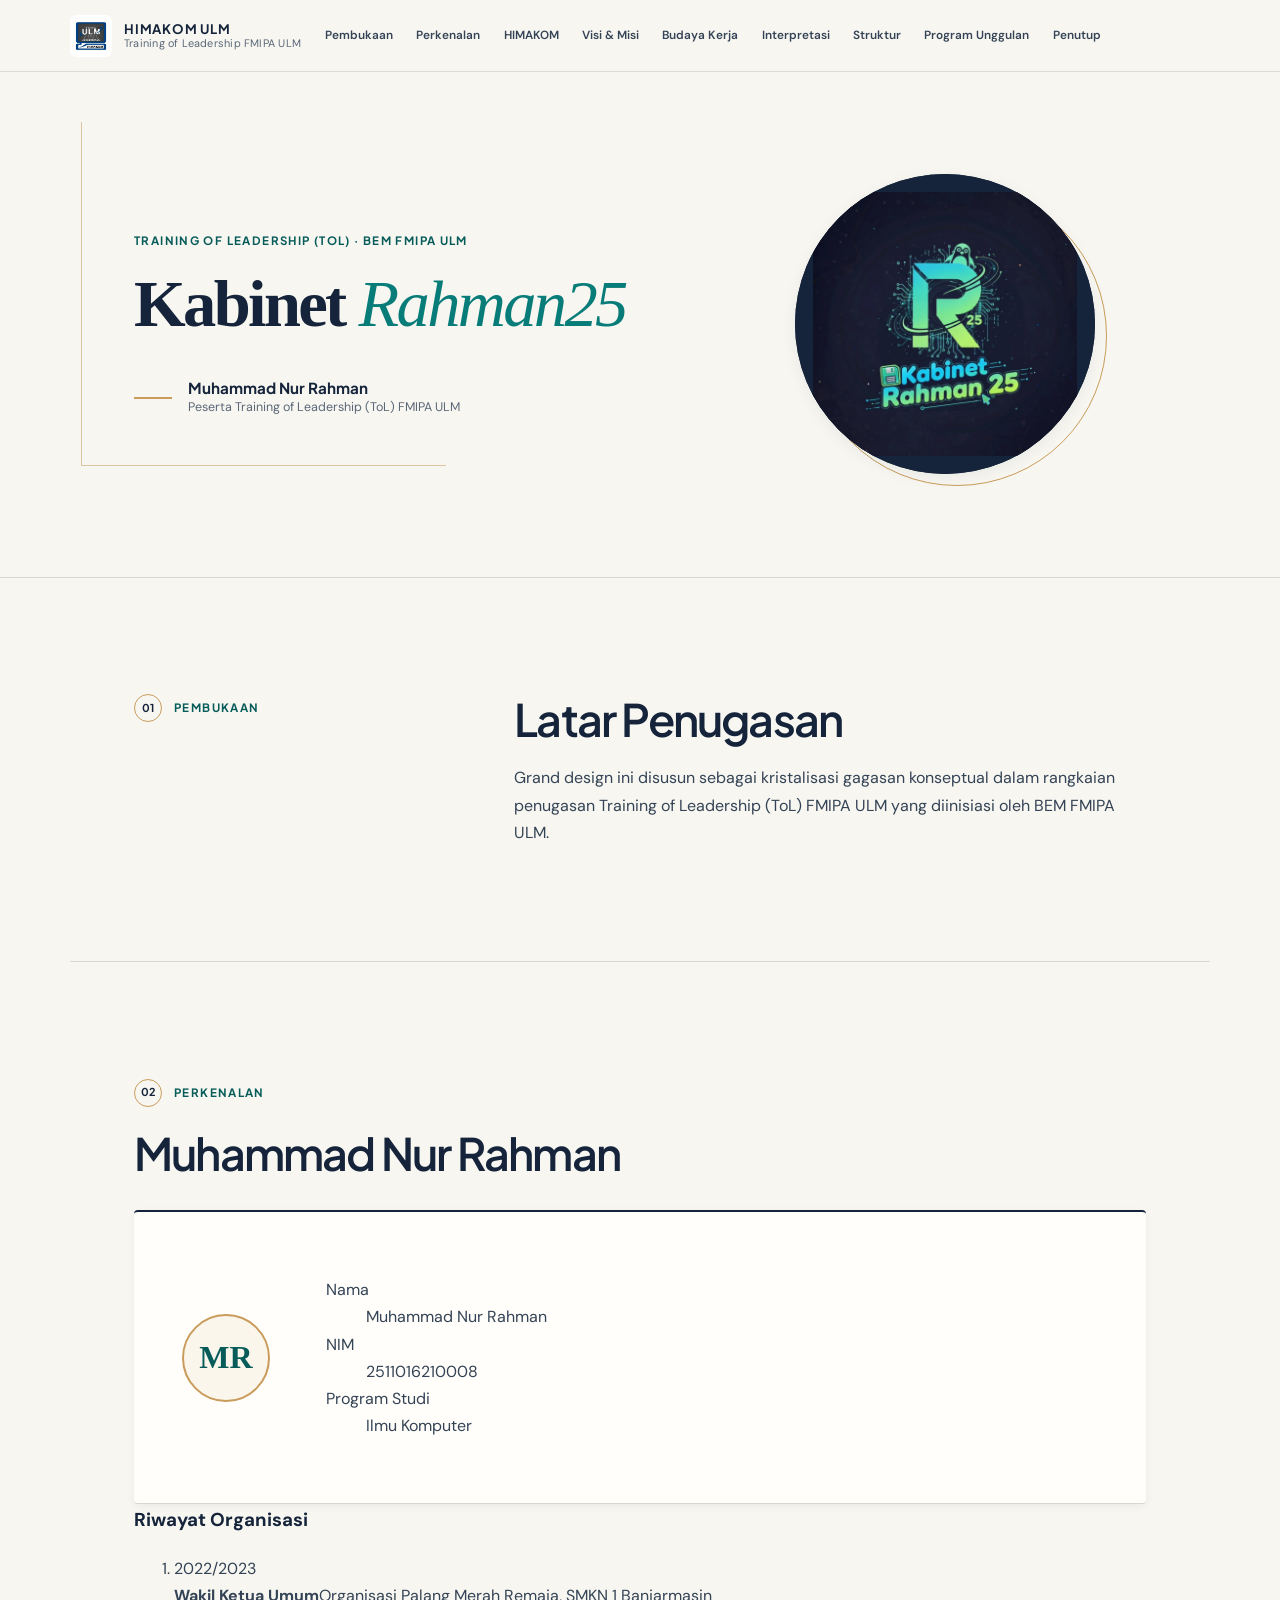
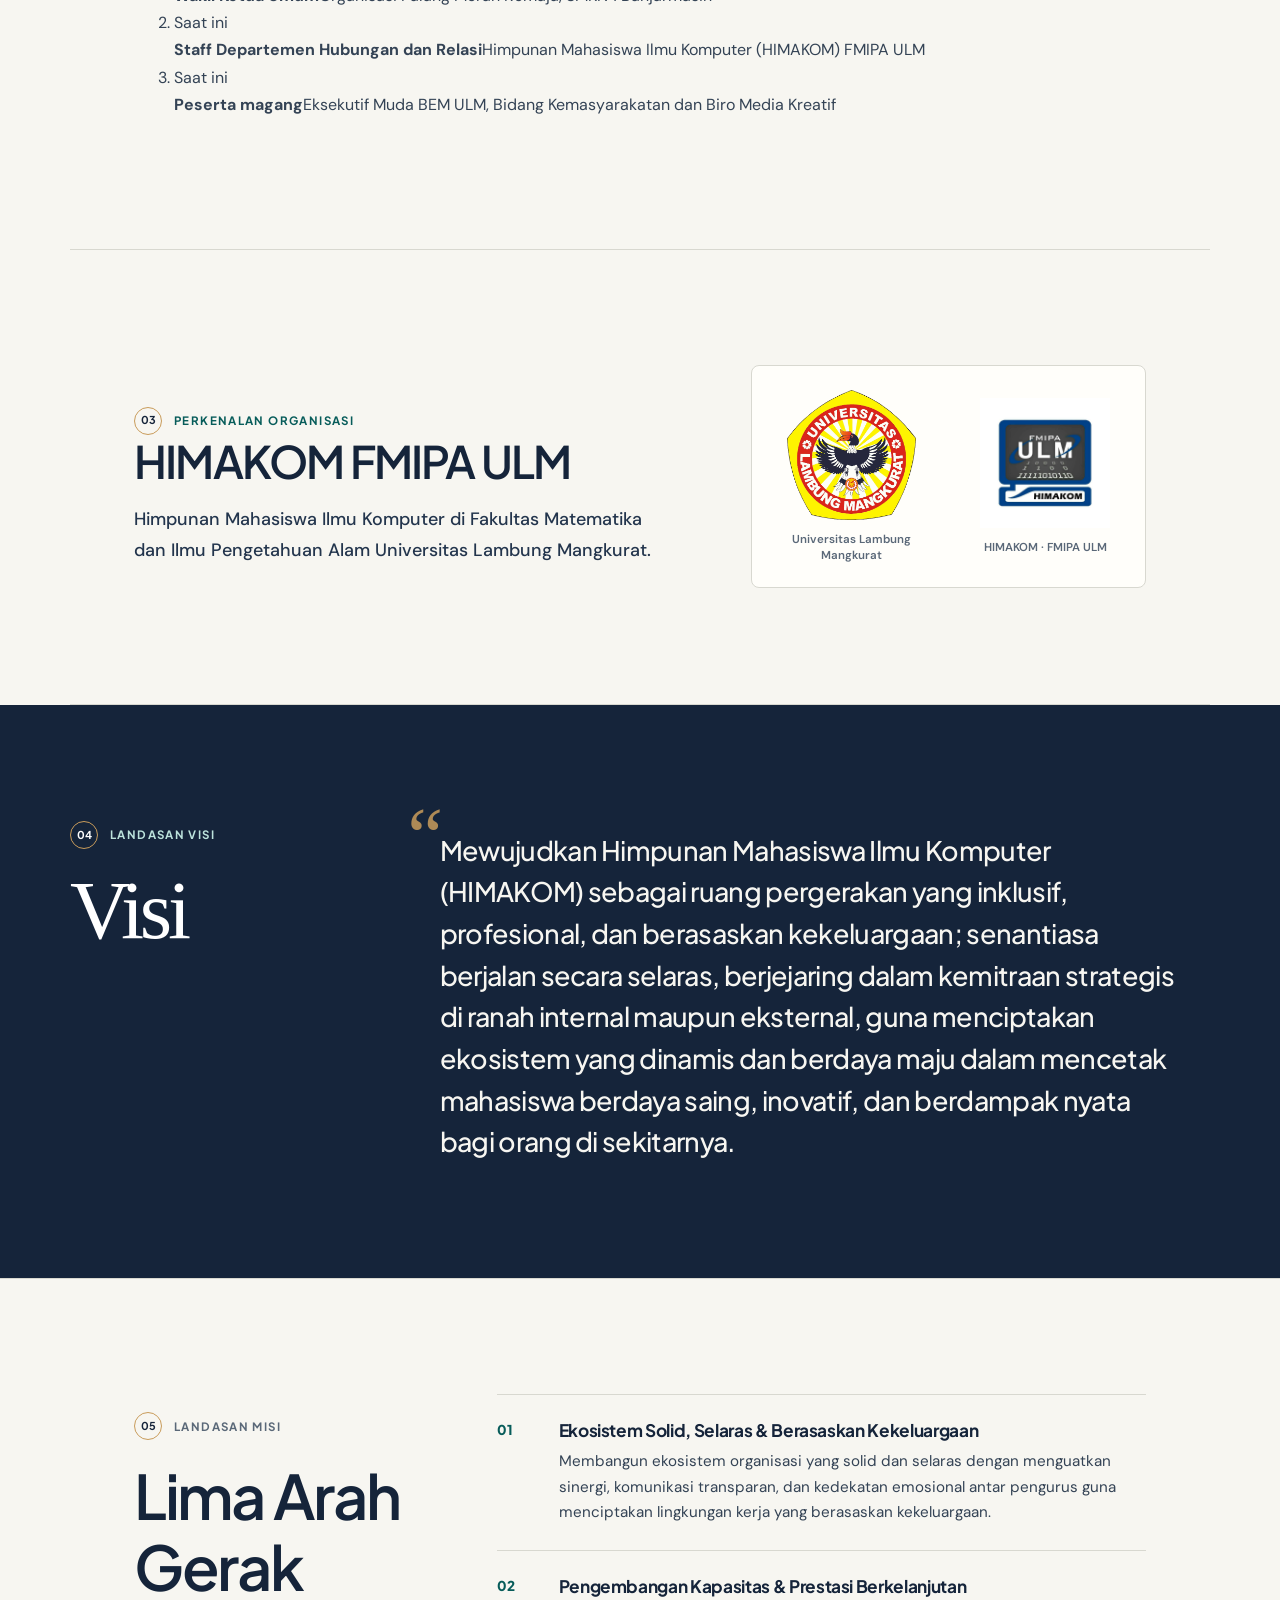
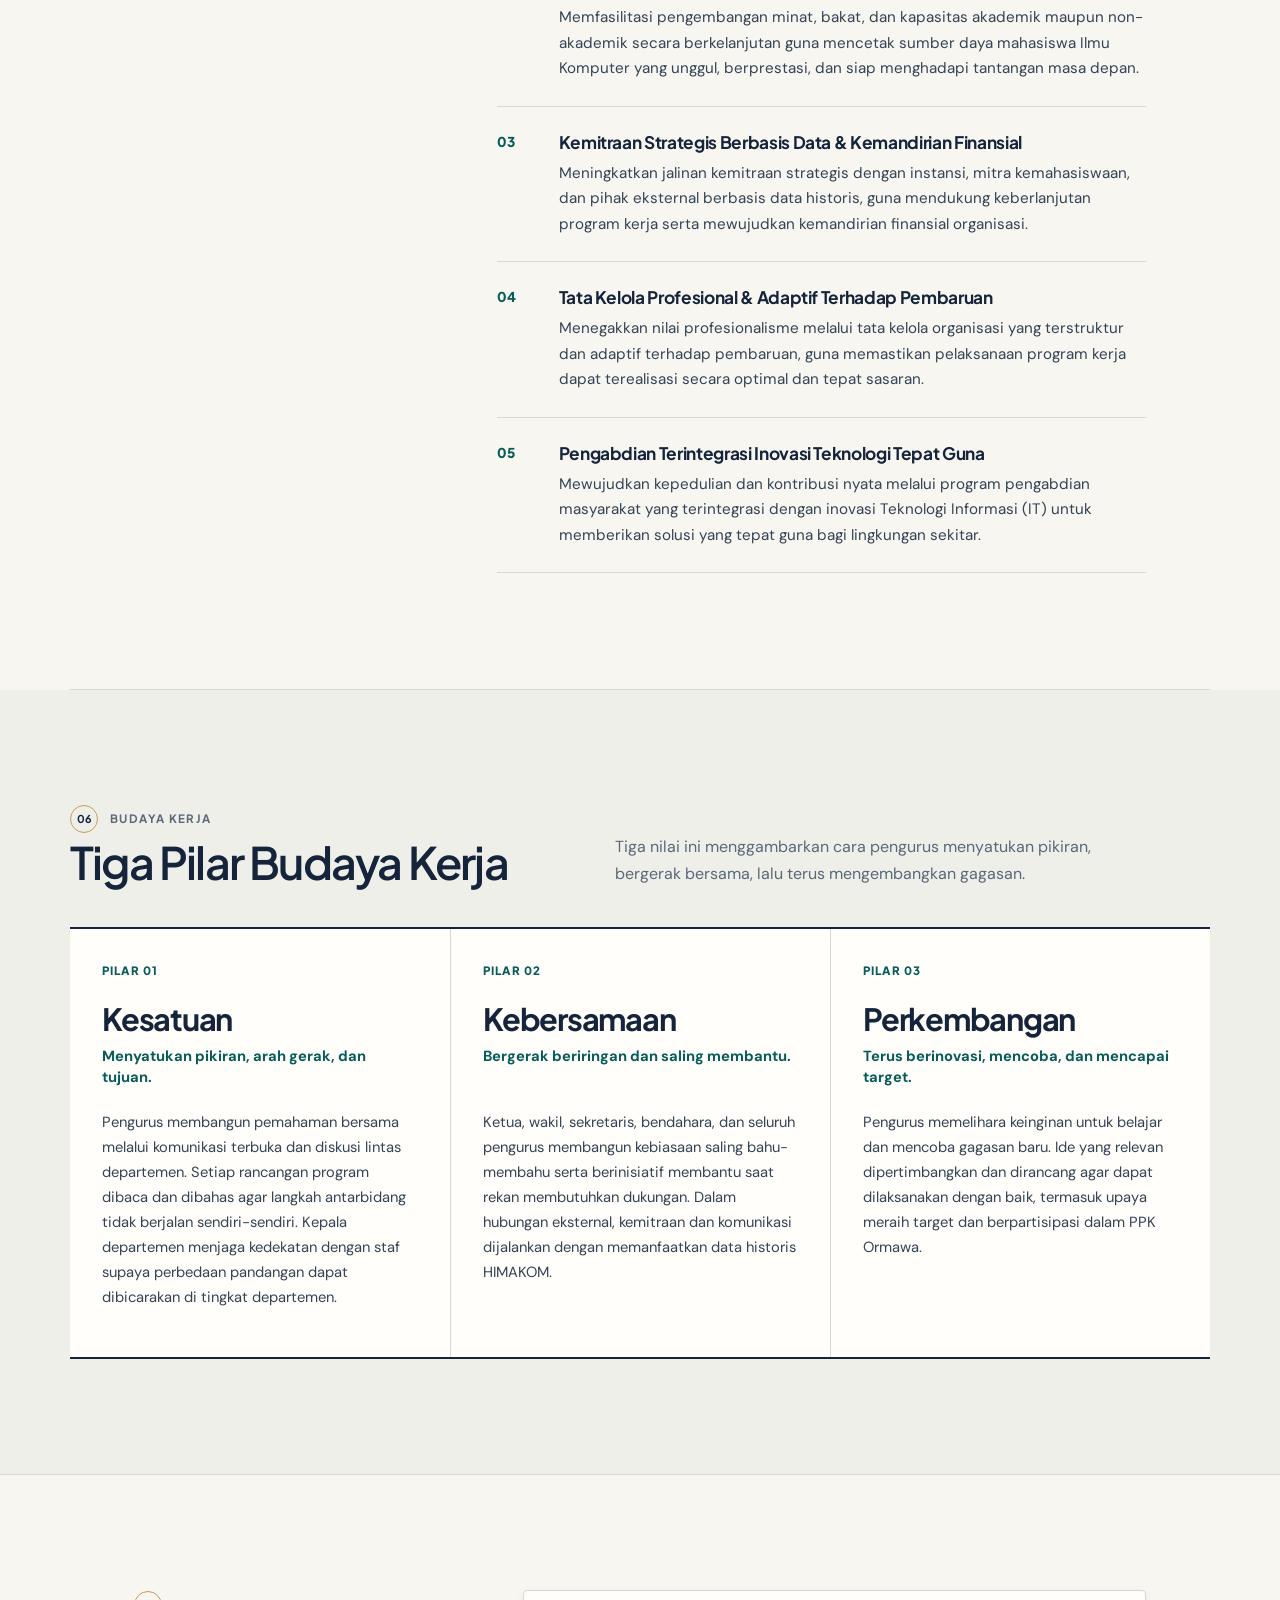
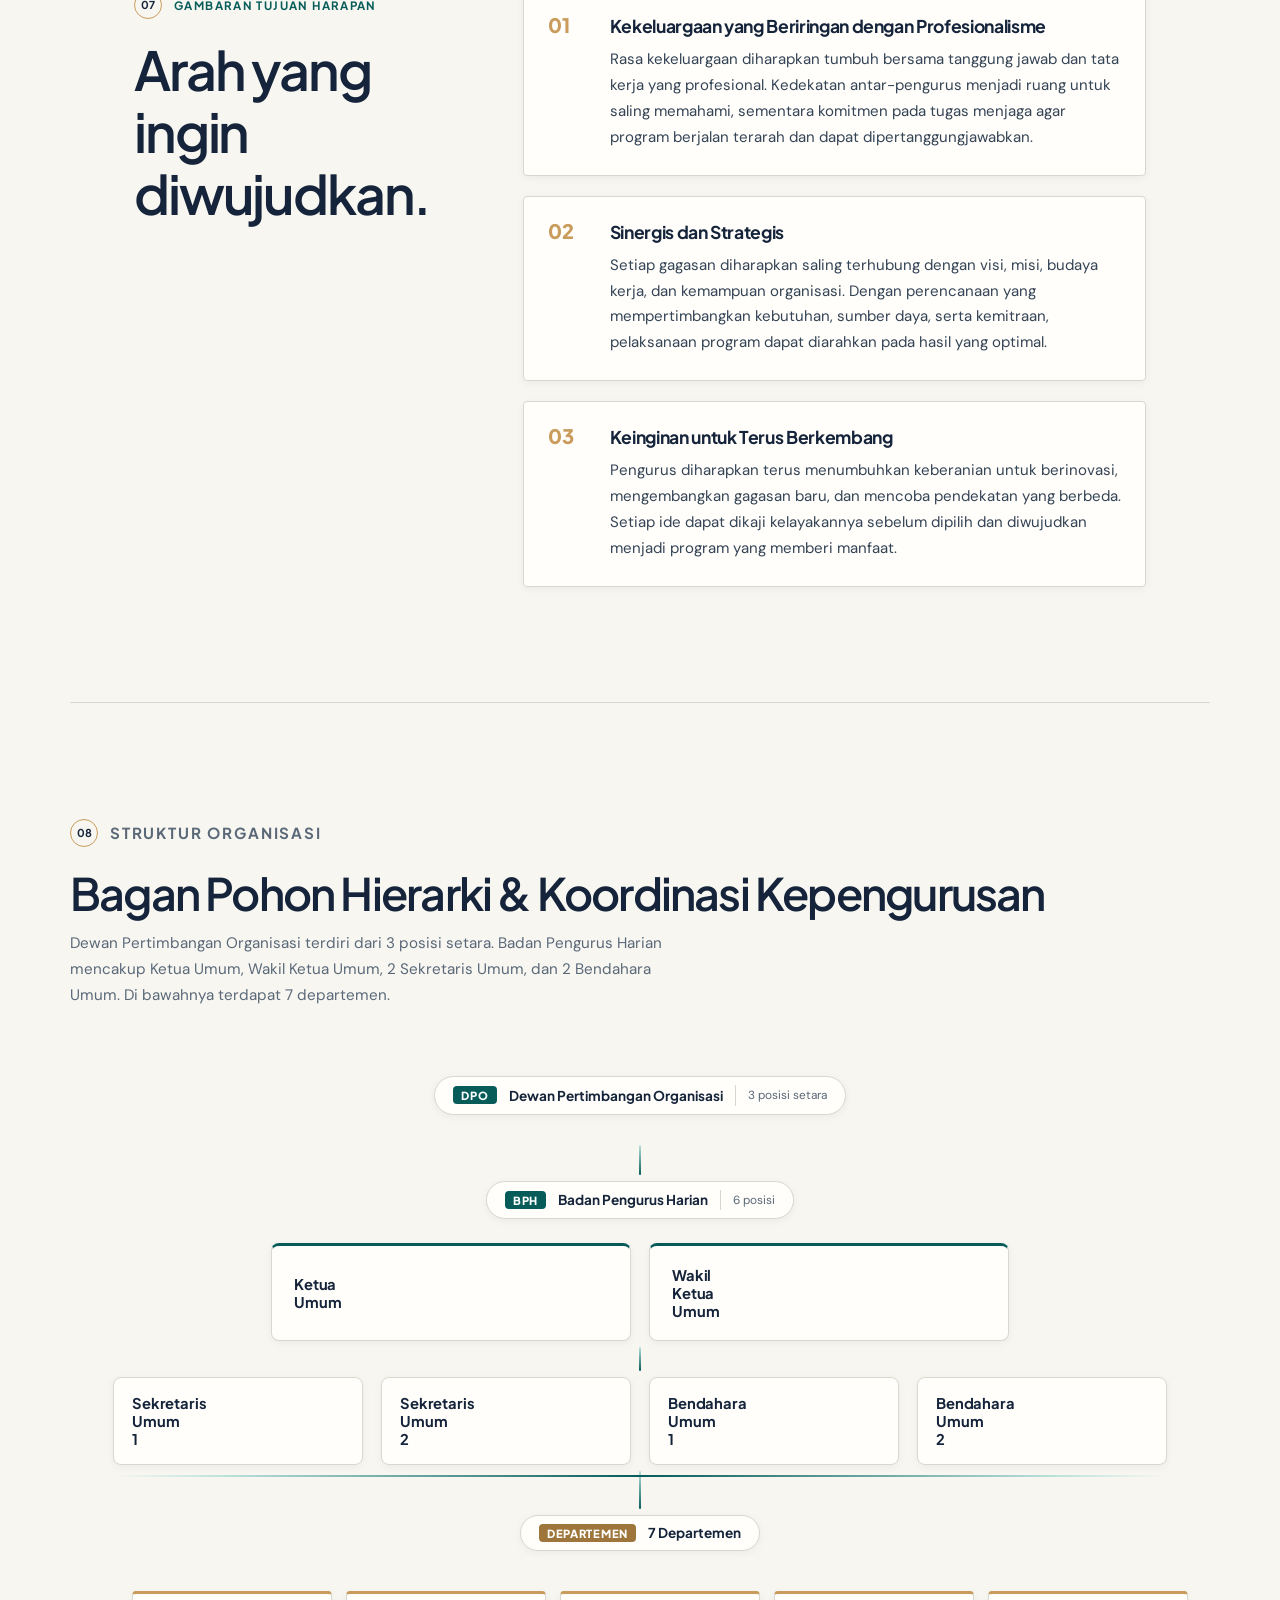
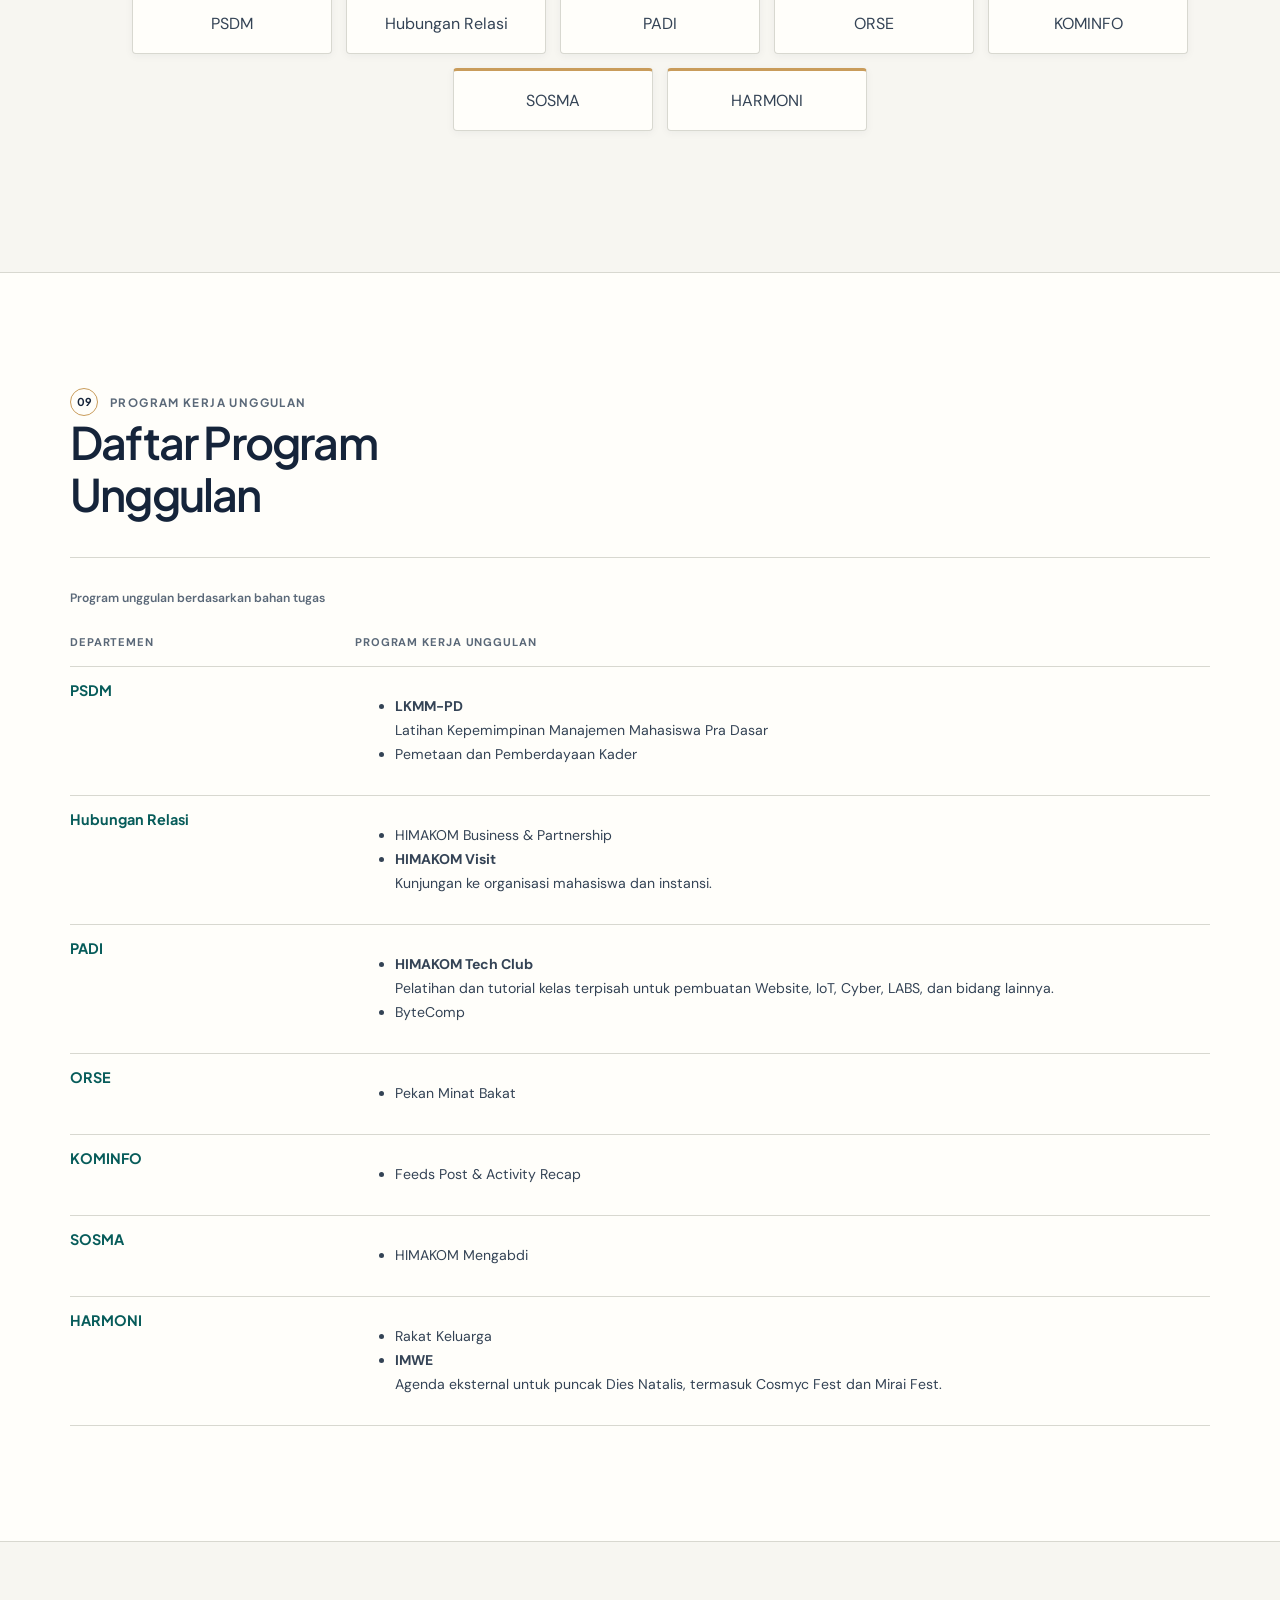
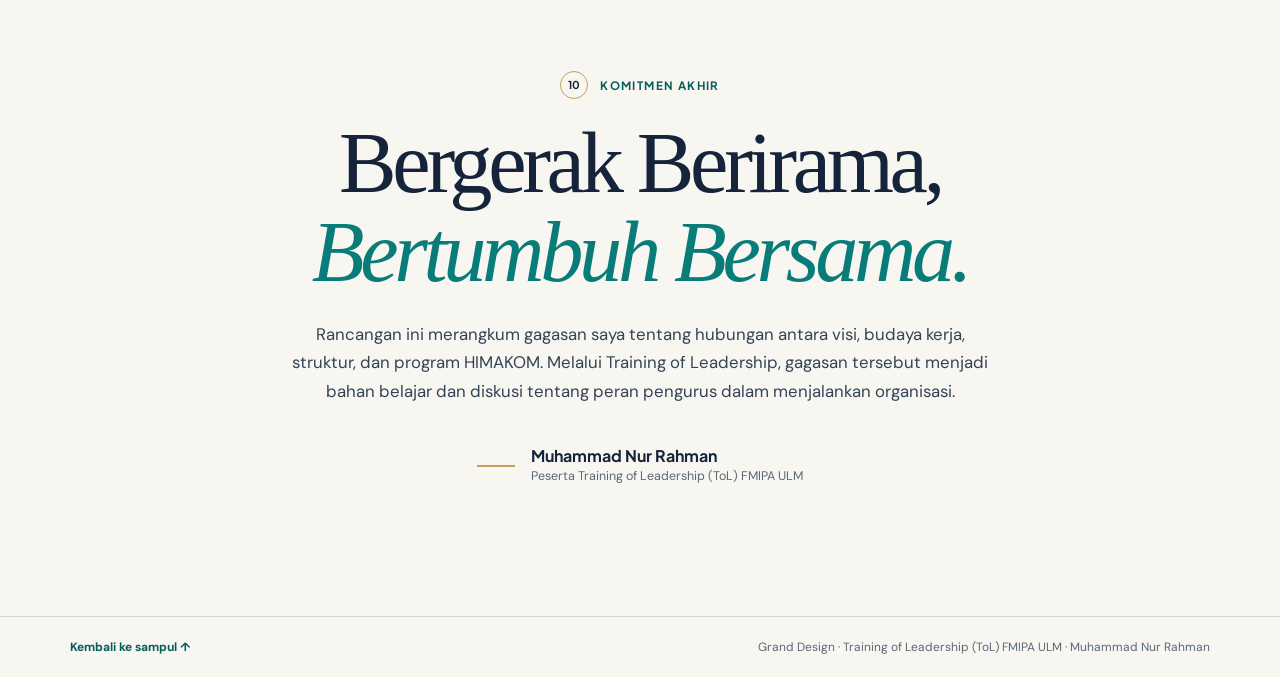
==== commit 7655988a: "fix(grand-design): remove unsupported claims, refine ToL copy, simplify roles, and align programs" ====
--- a/grand-design.html
+++ b/grand-design.html
@@ -5,15 +5,14 @@
   <meta name="viewport" content="width=device-width, initial-scale=1">
   <meta name="theme-color" content="#15243a">
   <meta name="robots" content="noindex, nofollow">
-  <meta name="description" content="Grand Design gagasan kepengurusan Muhammad Nur Rahman untuk tugas Training of Leadership (ToL) FMIPA ULM.">
+  <meta name="description" content="Grand Design Kabinet Rahman 25 oleh Muhammad Nur Rahman untuk Training of Leadership FMIPA ULM.">
   <meta property="og:type" content="website">
   <meta property="og:title" content="Grand Design | Kabinet Rahman 25 · Muhammad Nur Rahman">
-  <meta property="og:description" content="Cetak biru gagasan kepengurusan Muhammad Nur Rahman untuk tugas Training of Leadership (ToL) FMIPA ULM.">
-  <meta property="og:image" content="assets/Logo-Kabinet.jpg">
-  <meta name="twitter:card" content="summary_large_image">
+  <meta property="og:description" content="Grand Design Kabinet Rahman 25 untuk Training of Leadership FMIPA ULM.">
+  <meta property="og:url" content="https://granddesign-rahman.vercel.app/">
+  <meta name="twitter:card" content="summary">
   <meta name="twitter:title" content="Grand Design | Kabinet Rahman 25 · Muhammad Nur Rahman">
-  <meta name="twitter:description" content="Cetak biru gagasan kepengurusan Muhammad Nur Rahman untuk tugas Training of Leadership (ToL) FMIPA ULM.">
-  <meta name="twitter:image" content="assets/Logo-Kabinet.jpg">
+  <meta name="twitter:description" content="Grand Design Kabinet Rahman 25 untuk Training of Leadership FMIPA ULM.">
   <title>Grand Design | Muhammad Nur Rahman · HIMAKOM ULM</title>
   <link rel="icon" href="assets/logo-himakom.jpg" type="image/jpeg">
   <link rel="preconnect" href="https://fonts.googleapis.com">
@@ -48,8 +47,7 @@
     <section class="cover" id="sampul" aria-labelledby="cover-title">
       <div class="cover-copy">
         <p class="cover-kicker">Training of Leadership (ToL) · BEM FMIPA ULM</p>
-        <h1 id="cover-title">Kabinet <br><em>Rahman 25</em></h1>
-        <p class="cover-summary">Cetak biru gagasan strategis menuju himpunan yang selaras dalam gerak internal, tangguh dalam kemitraan kelembagaan, serta berdaya maju dalam melahirkan dampak nyata bagi mahasiswa dan masyarakat.</p>
+        <h1 id="cover-title">Kabinet <em>Rahman25</em></h1>
         <div class="cover-byline">
           <span class="byline-rule" aria-hidden="true"></span>
           <div>
@@ -58,11 +56,11 @@
           </div>
         </div>
       </div>
-      <figure class="cover-art">
-        <img src="assets/Logo-Kabinet.jpg" alt="Identitas visual Kabinet Rahman 25" width="1080" height="1080" fetchpriority="high">
-        <figcaption>Gagasan tentang arah pergerakan yang terhubung</figcaption>
+      <figure class="cover-art" aria-label="Logo Kabinet Rahman 25">
+        <div class="cover-art-crop">
+          <img src="assets/Logo-Kabinet.jpg" alt="Logo Kabinet Rahman 25" width="1080" height="1080" fetchpriority="high">
+        </div>
       </figure>
-      <span class="cover-index" aria-hidden="true">25</span>
     </section>
 
     <div class="document-shell">
@@ -72,9 +70,8 @@
           <p class="section-label"><span>01</span> Pembukaan</p>
         </div>
         <div class="opening-copy">
-          <h2 id="opening-title">Organisasi tumbuh ketika arah gerak dipahami, diselaraskan, dan dihidupi bersama.</h2>
-          <p class="lead-text">Perjalanan sebuah himpunan mahasiswa tidak semata-mata diukur dari padatnya kalender kegiatan, melainkan dari sejauh mana setiap langkah pengurus memiliki resonansi yang sama terhadap tujuan besar organisasi. Di tengah percepatan lanskap teknologi dan dinamika kampus yang kian kompleks, HIMAKOM membutuhkan kompas pergerakan yang jernih: bukan sekadar menjalankan tradisi seremonial, melainkan menjadi wadah transformatif yang menumbuhkan potensi setiap mahasiswa Ilmu Komputer.</p>
-          <p>Grand design ini disusun sebagai kristalisasi gagasan konseptual dalam rangkaian penugasan Training of Leadership (ToL) FMIPA ULM yang diinisiasi oleh BEM FMIPA ULM. Melalui pendekatan yang bertumpu pada keselarasan internal yang kokoh, kemitraan strategis yang terarah, dan komitmen mengeksekusi karya bernilai tinggi, dokumen ini menawarkan peta jalan agar HIMAKOM senantiasa adaptif, berdaya saing, dan berakar pada nilai kekeluargaan yang tulus.</p>
+          <h2 id="opening-title">Latar Penugasan</h2>
+          <p>Grand design ini disusun sebagai kristalisasi gagasan konseptual dalam rangkaian penugasan Training of Leadership (ToL) FMIPA ULM yang diinisiasi oleh BEM FMIPA ULM.</p>
         </div>
       </section>
 
@@ -82,17 +79,32 @@
       <section class="profile section-block" id="gagasan" aria-labelledby="profile-title">
         <div class="profile-heading">
           <p class="section-label"><span>02</span> Perkenalan</p>
-          <h2 id="profile-title">Mengenal inisiator gagasan</h2>
-          <p class="section-subtext">Menghadirkan komitmen personal sebagai wujud tanggung jawab dalam merumuskan arah masa depan himpunan.</p>
-        </div>
-        <div class="profile-panel">
+          <h2 id="profile-title">Muhammad Nur Rahman</h2>
+        </div>
+        <div class="profile-panel profile-panel-compact">
           <div class="monogram" aria-hidden="true">MR</div>
-          <div class="profile-details">
-            <h3 class="profile-name">Muhammad Nur Rahman</h3>
-            <p class="profile-context">Peserta Training of Leadership (ToL) · Mahasiswa S1 Ilmu Komputer FMIPA ULM</p>
-            <p>Hadir sebagai bagian dari generasi pembelajar yang meyakini bahwa perubahan bermakna selalu berawal dari rancangan yang matang. Gagasan ini lahir dari pengamatan langsung terhadap kebutuhan rekan-rekan mahasiswa akan ruang berekspresi yang aman, transparan, dan profesional. Dokumen ini didedikasikan secara penuh sebagai diskursus konstruktif demi kemaslahatan seluruh civitas akademika HIMAKOM.</p>
-          </div>
-          <div class="profile-mark" aria-hidden="true">HIMAKOM<br>ULM</div>
+          <dl class="profile-details profile-facts">
+            <div><dt>Nama</dt><dd>Muhammad Nur Rahman</dd></div>
+            <div><dt>NIM</dt><dd>2511016210008</dd></div>
+            <div><dt>Program Studi</dt><dd>Ilmu Komputer</dd></div>
+          </dl>
+        </div>
+        <div class="history-block">
+          <h3>Riwayat Organisasi</h3>
+          <ol class="history-list">
+            <li>
+              <span class="history-period">2022/2023</span>
+              <div><strong>Wakil Ketua Umum</strong><span>Organisasi Palang Merah Remaja, SMKN 1 Banjarmasin</span></div>
+            </li>
+            <li>
+              <span class="history-period">Saat ini</span>
+              <div><strong>Staff Departemen Hubungan dan Relasi</strong><span>Himpunan Mahasiswa Ilmu Komputer (HIMAKOM) FMIPA ULM</span></div>
+            </li>
+            <li>
+              <span class="history-period">Saat ini</span>
+              <div><strong>Peserta magang</strong><span>Eksekutif Muda BEM ULM, Bidang Kemasyarakatan dan Biro Media Kreatif</span></div>
+            </li>
+          </ol>
         </div>
       </section>
 
@@ -100,9 +112,8 @@
       <section class="organization section-block" id="organisasi" aria-labelledby="organization-title">
         <div class="organization-intro">
           <p class="section-label"><span>03</span> Perkenalan Organisasi</p>
-          <h2 id="organization-title">HIMAKOM: Rumah gerak, kreasi, dan pengabdian mahasiswa.</h2>
-          <p class="lead-text">Himpunan Mahasiswa Ilmu Komputer (HIMAKOM) FMIPA Universitas Lambung Mangkurat adalah wadah pergerakan kemahasiswaan tingkat program studi yang menaungi aspirasi, minat, dan bakat di bidang komputasi dan teknologi informasi.</p>
-          <p>Sebagai organisasi yang berdiri di lingkungan sains dan teknologi, HIMAKOM memegang mandat ganda: membina solidaritas kekeluargaan antar-angkatan mahasiswa sekaligus membentuk profesionalisme kader agar siap berkontribusi pada industri digital maupun pengabdian kemasyarakatan di tingkat lokal hingga nasional.</p>
+          <h2 id="organization-title">HIMAKOM FMIPA ULM</h2>
+          <p class="lead-text">Himpunan Mahasiswa Ilmu Komputer di Fakultas Matematika dan Ilmu Pengetahuan Alam Universitas Lambung Mangkurat.</p>
         </div>
         <div class="organization-emblems" role="group" aria-label="Identitas institusi universitas dan himpunan">
           <figure>
@@ -124,15 +135,14 @@
         </div>
         <blockquote class="vision-quote">
           <span class="quote-mark" aria-hidden="true">“</span>
-          <p>Mewujudkan Himpunan Mahasiswa Ilmu Komputer (HIMAKOM) sebagai ruang pergerakan yang inklusif, profesional, dan berasaskan kekeluargaan; senantiasa berjalan secara selaras, berjejaring dalam kemitraan strategis di ranah internal maupun eksternal, guna menciptakan ekosistem yang dinamis dan berdaya maju dalam mencetak mahasiswa berdaya saing, inovatif, dan berdampak nyata bagi masyarakat.</p>
+          <p>Mewujudkan Himpunan Mahasiswa Ilmu Komputer (HIMAKOM) sebagai ruang pergerakan yang inklusif, profesional, dan berasaskan kekeluargaan; senantiasa berjalan secara selaras, berjejaring dalam kemitraan strategis di ranah internal maupun eksternal, guna menciptakan ekosistem yang dinamis dan berdaya maju dalam mencetak mahasiswa berdaya saing, inovatif, dan berdampak nyata bagi orang di sekitarnya.</p>
         </blockquote>
       </section>
 
       <section class="mission section-block" aria-labelledby="mission-title">
         <div class="mission-heading">
-          <p class="section-label"><span>05</span> Langkah Strategis</p>
-          <h2 id="mission-title">Lima Misi Pergerakan</h2>
-          <p>Pengejawantahan visi ke dalam lima sumbu kerja terpadu yang menyentuh aspek kekeluargaan, pengembangan potensi, kemandirian kemitraan, tata kelola adaptif, serta kontribusi sosial nyata.</p>
+          <p class="section-label"><span>05</span> Landasan Misi</p>
+          <h2 id="mission-title">Lima Arah Gerak</h2>
         </div>
         <ol class="mission-list">
           <li>
@@ -176,84 +186,60 @@
       <!-- 06. TIGA PILAR BUDAYA KERJA -->
       <section class="culture section-block" id="budaya" aria-labelledby="culture-title">
         <div class="culture-heading">
-          <p class="section-label"><span>06</span> Nilai Operasional</p>
+          <p class="section-label"><span>06</span> Budaya Kerja</p>
           <h2 id="culture-title">Tiga Pilar Budaya Kerja</h2>
-          <p>Nilai organisasi tidak boleh berhenti sebagai slogan di atas kertas; ia wajib menjelma menjadi kebiasaan operasional sehari-hari yang menuntun cara berpikir, bertindak, dan menyelesaikan masalah bersama.</p>
+          <p>Tiga nilai ini menggambarkan cara pengurus menyatukan pikiran, bergerak bersama, lalu terus mengembangkan gagasan.</p>
         </div>
         <div class="culture-list">
-          <article class="culture-item culture-coherent">
+          <article class="culture-item culture-unity">
             <p class="culture-index">Pilar 01</p>
-            <h3>Budaya Keselarasan</h3>
-            <p class="culture-thesis">Sinergi Internal, Kesatuan Haluan &amp; Keterbukaan Komunikasi</p>
-            <div class="culture-body">
-              <p>Budaya kerja yang mengedepankan kesatuan langkah, keterbukaan informasi tanpa sekat, dan rasa saling memiliki di dalam tubuh pengurus. Setiap elemen bergerak dalam satu frekuensi yang seirama tanpa sekat parsial.</p>
-              <div class="culture-execution">
-                <strong>Penerapan Eksekusi:</strong>
-                <p>Diwujudkan melalui kebiasaan rutin saling menelaah draf rancangan program kerja lintas bidang sebelum disahkan, memastikan seluruh jajaran pengurus inti memegang satu pemahaman yang utuh dan tidak berjalan sendiri-sendiri. Selain itu, setiap pimpinan divisi diwajibkan membangun kedekatan emosional (bonding) yang intensif dengan jajaran stafnya, sehingga dinamika atau kendala teknis dapat diselesaikan secara tuntas dan bijaksana di tingkat internal.</p>
-              </div>
-            </div>
+            <h3>Kesatuan</h3>
+            <p class="culture-thesis">Menyatukan pikiran, arah gerak, dan tujuan.</p>
+            <p class="culture-body">Pengurus membangun pemahaman bersama melalui komunikasi terbuka dan diskusi lintas departemen. Setiap rancangan program dibaca dan dibahas agar langkah antarbidang tidak berjalan sendiri-sendiri. Kepala departemen menjaga kedekatan dengan staf supaya perbedaan pandangan dapat dibicarakan di tingkat departemen.</p>
           </article>
-
-          <article class="culture-item culture-collaborative">
+          <article class="culture-item culture-togetherness">
             <p class="culture-index">Pilar 02</p>
-            <h3>Budaya Saling Menopang &amp; Kemitraan</h3>
-            <p class="culture-thesis">Solidaritas Tim Tangguh &amp; Jejaring Eksternal Berkelanjutan</p>
-            <div class="culture-body">
-              <p>Menjadikan semangat kebersamaan dan gotong royong sebagai kekuatan utama, baik untuk memperkokoh benteng internal maupun melipatgandakan daya tawar relasi eksternal himpunan di mata para pemangku kepentingan.</p>
-              <div class="culture-execution">
-                <strong>Penerapan Eksekusi:</strong>
-                <p>Secara internal, ketua, wakil, sekretaris, bendahara, dan seluruh pengurus membentuk tim tangguh yang saling menenangkan saat ritme kerja memadat dan sigap mem-backup satu sama lain tanpa saling melempar tanggung jawab. Secara eksternal, pengurus dilatih untuk lincah dan kredibel dalam bernegosiasi, menjalin hubungan kelembagaan, serta mendayagunakan data historis arsip organisasi untuk mengamankan peluang sponsorship yang mendukung kemandirian finansial HIMAKOM.</p>
-              </div>
-            </div>
+            <h3>Kebersamaan</h3>
+            <p class="culture-thesis">Bergerak beriringan dan saling membantu.</p>
+            <p class="culture-body">Ketua, wakil, sekretaris, bendahara, dan seluruh pengurus membangun kebiasaan saling bahu-membahu serta berinisiatif membantu saat rekan membutuhkan dukungan. Dalam hubungan eksternal, kemitraan dan komunikasi dijalankan dengan memanfaatkan data historis HIMAKOM.</p>
           </article>
-
-          <article class="culture-item culture-progressive">
+          <article class="culture-item culture-growth">
             <p class="culture-index">Pilar 03</p>
-            <h3>Budaya Daya Maju</h3>
-            <p class="culture-thesis">Mentalitas Pembaruan, Terobosan Nyata &amp; Pencapaian Berdampak</p>
-            <div class="culture-body">
-              <p>Sikap mental yang menolak rasa cepat berpuas diri, gigih mencari inovasi baru, dan berorientasi pada pencapaian target yang membawa kemanfaatan nyata bagi mahasiswa.</p>
-              <div class="culture-execution">
-                <strong>Penerapan Eksekusi:</strong>
-                <p>Setiap pengurus didorong memiliki keberanian mencanangkan target berskala besar dan mengeksekusinya secara taktis. Budaya ini menuntut kecepatan dalam meracik program kerja menjadi rangkaian agenda bernilai jual tinggi, konsisten memfasilitasi iklim riset dan kompetisi teknologi, serta membuka jalan lebar bagi keterlibatan mahasiswa dalam ajang bergengsi (seperti Program Penguatan Kapasitas Ormawa / PPK Ormawa) guna mengharumkan nama himpunan.</p>
-              </div>
-            </div>
+            <h3>Perkembangan</h3>
+            <p class="culture-thesis">Terus berinovasi, mencoba, dan mencapai target.</p>
+            <p class="culture-body">Pengurus memelihara keinginan untuk belajar dan mencoba gagasan baru. Ide yang relevan dipertimbangkan dan dirancang agar dapat dilaksanakan dengan baik, termasuk upaya meraih target dan berpartisipasi dalam PPK Ormawa.</p>
           </article>
         </div>
       </section>
 
-      <!-- 07. INTERPRETASI, TUJUAN & HARAPAN -->
+      <!-- 07. GAMBARAN TUJUAN DAN HARAPAN -->
       <section class="interpretation section-block" id="interpretasi" aria-labelledby="interpretation-title">
         <div class="interpretation-title">
-          <p class="section-label"><span>07</span> Interpretasi Strategis</p>
-          <h2 id="interpretation-title">Gambaran Singkat: Tujuan dan Harapan ke Depan.</h2>
-          <p class="interpretation-lead">Sebuah interpretasi konseptual mengenai esensi pergerakan dan proyeksi keberlanjutan yang ingin diwujudkan dalam kepengurusan HIMAKOM mendatang.</p>
+          <p class="section-label"><span>07</span> Gambaran Tujuan Harapan</p>
+          <h2 id="interpretation-title">Arah yang ingin diwujudkan.</h2>
         </div>
         <div class="interpretation-copy">
           <div class="interpretation-pillar-card">
             <div class="pillar-num">01</div>
             <div class="pillar-content">
-              <h3>Keseimbangan Paradigma: Kekeluargaan yang Melahirkan Profesionalisme</h3>
-              <p>Sering kali organisasi terjebak dalam dilema semu antara mempertahankan rasa kekeluargaan atau menegakkan profesionalisme kaku. Dalam grand design ini, keduanya bukanlah kontradiksi yang harus dipertukarkan. Kekeluargaan adalah pondasi psikologis yang memberikan rasa aman bagi mahasiswa untuk berani bersuara dan berkreasi; sementara profesionalisme adalah aturan main yang menjaga amanah agar kerja bersama tetap terukur, tepat waktu, dan berorientasi hasil. Kedekatan tanpa aturan melahirkan kelalaian, namun aturan tanpa kehangatan melahirkan keengganan.</p>
-            </div>
-          </div>
-
+              <h3>Kekeluargaan yang Beriringan dengan Profesionalisme</h3>
+              <p>Rasa kekeluargaan diharapkan tumbuh bersama tanggung jawab dan tata kerja yang profesional. Kedekatan antar-pengurus menjadi ruang untuk saling memahami, sementara komitmen pada tugas menjaga agar program berjalan terarah dan dapat dipertanggungjawabkan.</p>
+            </div>
+          </div>
           <div class="interpretation-pillar-card">
             <div class="pillar-num">02</div>
             <div class="pillar-content">
-              <h3>Kemandirian Finansial Melalui Data Historis Organisasi</h3>
-              <p>HIMAKOM tidak boleh terus-menerus bergantung pada skema pengajuan dana konvensional yang sporadis. Dengan memanfaatkan rekam jejak historis (mulai dari demografi audiens acara, tingkat keterlibatan mahasiswa, hingga portofolio kemitraan lampau), himpunan memiliki modal berharga untuk menyusun proposal bernilai komersial tinggi. Kemitraan yang terjalin dengan dunia industri, alumni, dan sponsor institusi harus bersifat simbiosis mutualisme yang berkesinambungan lintas periode, bukan transaksi satu kali jalan.</p>
-            </div>
-          </div>
-
+              <h3>Sinergis dan Strategis</h3>
+              <p>Setiap gagasan diharapkan saling terhubung dengan visi, misi, budaya kerja, dan kemampuan organisasi. Dengan perencanaan yang mempertimbangkan kebutuhan, sumber daya, serta kemitraan, pelaksanaan program dapat diarahkan pada hasil yang optimal.</p>
+            </div>
+          </div>
           <div class="interpretation-pillar-card">
             <div class="pillar-num">03</div>
             <div class="pillar-content">
-              <h3>Relevansi Nyata: Sains Komputer sebagai Instrumen Solutif Sosial</h3>
-              <p>Harapan tertinggi dari kepengurusan ini adalah mengembalikan esensi mahasiswa sebagai kaum intelek yang berpihak pada masyarakat. Mahasiswa Ilmu Komputer memiliki keunggulan kompetitif dalam rekayasa teknologi dan komputasi. Melalui program pengabdian yang terarah, inovasi teknologi tidak boleh hanya berhenti di layar monitor laboratorium kampus, melainkan hadir di tengah warga guna membantu digitalisasi UMKM lokal, literasi teknologi generasi muda, dan penyediaan solusi sistem informasi tepat guna.</p>
-            </div>
-          </div>
-          <p class="interpretation-note">Catatan: Pokok pikiran ini dirancang khusus dalam konteks tugas Training of Leadership (ToL) FMIPA ULM sebagai kerangka referensi gagasan kepemimpinan mahasiswa.</p>
+              <h3>Keinginan untuk Terus Berkembang</h3>
+              <p>Pengurus diharapkan terus menumbuhkan keberanian untuk berinovasi, mengembangkan gagasan baru, dan mencoba pendekatan yang berbeda. Setiap ide dapat dikaji kelayakannya sebelum dipilih dan diwujudkan menjadi program yang memberi manfaat.</p>
+            </div>
+          </div>
         </div>
       </section>
 
@@ -262,176 +248,73 @@
         <div class="structure-heading">
           <p class="section-label"><span>08</span> Struktur Organisasi</p>
           <h2 id="structure-title">Bagan Pohon Hierarki &amp; Koordinasi Kepengurusan</h2>
-          <p>Rancangan arsitektur kepengurusan yang mengintegrasikan fungsi pertimbangan Dewan Pertimbangan Organisasi (3 orang), eksekutif Badan Pengurus Harian (Ketua, Wakil, 2 Sekretaris, 2 Bendahara), dan 7 departemen pelaksana teknis.</p>
+          <p>Dewan Pertimbangan Organisasi terdiri dari 3 posisi setara. Badan Pengurus Harian mencakup Ketua Umum, Wakil Ketua Umum, 2 Sekretaris Umum, dan 2 Bendahara Umum. Di bawahnya terdapat 7 departemen.</p>
         </div>
 
         <div class="org-tree-grand" role="group" aria-label="Bagan Pohon Hierarki Struktur Organisasi HIMAKOM">
-          <!-- TIER 1: DEWAN PERTIMBANGAN ORGANISASI (DPO) -->
           <div class="tree-tier tree-tier-dpo">
             <div class="tree-tier-badge-label">
               <span class="tier-tag">DPO</span>
               <span class="tier-title">Dewan Pertimbangan Organisasi</span>
-              <span class="tier-desc">Fungsi Pertimbangan, Aspirasi &amp; Arahan Kebijakan Internal (3 Orang)</span>
-            </div>
-            <div class="tree-row tree-row-dpo">
-              <div class="tree-node tree-node-person">
-                <div class="node-badge-avatar">DPO 1</div>
-                <div class="node-info">
-                  <span class="node-role">Dewan Pertimbangan</span>
-                  <strong class="node-name">Koordinator DPO</strong>
-                  <span class="node-sub">Pertimbangan Konstitusi &amp; Garis Besar Arah Himpunan</span>
-                </div>
-              </div>
-              <div class="tree-node tree-node-person">
-                <div class="node-badge-avatar">DPO 2</div>
-                <div class="node-info">
-                  <span class="node-role">Dewan Pertimbangan</span>
-                  <strong class="node-name">Anggota DPO I</strong>
-                  <span class="node-sub">Monitoring &amp; Evaluasi Berkala Pelaksanaan Kebijakan</span>
-                </div>
-              </div>
-              <div class="tree-node tree-node-person">
-                <div class="node-badge-avatar">DPO 3</div>
-                <div class="node-info">
-                  <span class="node-role">Dewan Pertimbangan</span>
-                  <strong class="node-name">Anggota DPO II</strong>
-                  <span class="node-sub">Penyerapan Aspirasi &amp; Mediasi Musyawarah Himpunan</span>
-                </div>
-              </div>
-            </div>
-          </div>
-
-          <!-- CONNECTOR: DPO KE BPH -->
+              <span class="tier-desc">3 posisi setara</span>
+            </div>
+            <div class="dpo-seats" role="group" aria-label="Tiga posisi setara Dewan Pertimbangan Organisasi">
+              <span class="dpo-seat" aria-hidden="true"></span>
+              <span class="dpo-seat" aria-hidden="true"></span>
+              <span class="dpo-seat" aria-hidden="true"></span>
+            </div>
+          </div>
+
           <div class="tree-connector" aria-hidden="true">
             <span class="tree-line-v"></span>
           </div>
 
-          <!-- TIER 2: BADAN PENGURUS HARIAN (BPH) -->
           <div class="tree-tier tree-tier-bph">
             <div class="tree-tier-badge-label">
               <span class="tier-tag">BPH</span>
               <span class="tier-title">Badan Pengurus Harian</span>
-              <span class="tier-desc">Pimpinan Eksekutif Tertinggi &amp; Pengarah Kebijakan Himpunan (6 Orang)</span>
-            </div>
-
-            <!-- Pinnacle: Ketua & Wakil -->
+              <span class="tier-desc">6 posisi</span>
+            </div>
+
             <div class="tree-row tree-row-pinnacle">
               <div class="tree-node tree-node-person tree-node-pinnacle">
-                <div class="node-badge-avatar node-avatar-pinnacle">K</div>
-                <div class="node-info">
-                  <span class="node-role role-lead">Pucuk Pimpinan</span>
-                  <strong class="node-name">Ketua Umum</strong>
-                  <span class="node-sub">Nahkoda Utama, Penanggung Jawab Penuh Kebijakan &amp; Representasi Resmi</span>
-                </div>
+                <strong class="node-name">Ketua Umum</strong>
               </div>
               <div class="tree-node tree-node-person tree-node-pinnacle">
-                <div class="node-badge-avatar node-avatar-pinnacle">W</div>
-                <div class="node-info">
-                  <span class="node-role role-lead">Pucuk Pimpinan</span>
-                  <strong class="node-name">Wakil Ketua Umum</strong>
-                  <span class="node-sub">Penyelarasan Kerja Internal, Pengawalan Budaya &amp; Sinergi Antar-Bidang</span>
-                </div>
+                <strong class="node-name">Wakil Ketua Umum</strong>
               </div>
             </div>
 
-            <!-- Branch Line BPH ke Sekre & Bendum -->
             <div class="tree-branch" aria-hidden="true">
               <span class="tree-line-v"></span>
             </div>
 
-            <!-- Row Core BPH: 2 Sekre & 2 Bendahara -->
             <div class="tree-row tree-row-bph-core">
-              <div class="tree-node tree-node-person">
-                <div class="node-badge-avatar">S1</div>
-                <div class="node-info">
-                  <span class="node-role">Administrasi</span>
-                  <strong class="node-name">Sekretaris Umum 1</strong>
-                  <span class="node-sub">Tata Kelola Administrasi, Persuratan &amp; Pengarsipan Dokumen</span>
-                </div>
-              </div>
-              <div class="tree-node tree-node-person">
-                <div class="node-badge-avatar">S2</div>
-                <div class="node-info">
-                  <span class="node-role">Administrasi</span>
-                  <strong class="node-name">Sekretaris Umum 2</strong>
-                  <span class="node-sub">Inventarisasi Aset Himpunan, Notulensi &amp; Ketatausahaan</span>
-                </div>
-              </div>
-              <div class="tree-node tree-node-person">
-                <div class="node-badge-avatar">B1</div>
-                <div class="node-info">
-                  <span class="node-role">Kebendaharaan</span>
-                  <strong class="node-name">Bendahara Umum 1</strong>
-                  <span class="node-sub">Pengelolaan Sirkulasi Kas, Pembukuan &amp; Audit Finansial</span>
-                </div>
-              </div>
-              <div class="tree-node tree-node-person">
-                <div class="node-badge-avatar">B2</div>
-                <div class="node-info">
-                  <span class="node-role">Kebendaharaan</span>
-                  <strong class="node-name">Bendahara Umum 2</strong>
-                  <span class="node-sub">Verifikasi Anggaran Proker &amp; Laporan Pertanggungjawaban Dana</span>
-                </div>
-              </div>
-            </div>
-          </div>
-
-          <!-- CONNECTOR RAIL: BPH KE 7 DEPARTEMEN -->
+              <div class="tree-node tree-node-person"><strong class="node-name">Sekretaris Umum 1</strong></div>
+              <div class="tree-node tree-node-person"><strong class="node-name">Sekretaris Umum 2</strong></div>
+              <div class="tree-node tree-node-person"><strong class="node-name">Bendahara Umum 1</strong></div>
+              <div class="tree-node tree-node-person"><strong class="node-name">Bendahara Umum 2</strong></div>
+            </div>
+          </div>
+
           <div class="tree-connector tree-connector-rail" aria-hidden="true">
             <span class="tree-line-v"></span>
           </div>
 
-          <!-- TIER 3: 7 DEPARTEMEN PELAKSANA TEKNIS (HANYA SEBATAS NAMA DEPARTEMEN & IDENTITAS UNIT) -->
           <div class="tree-tier tree-tier-dept-block">
             <div class="tree-tier-badge-label">
               <span class="tier-tag tier-tag-alt">DEPARTEMEN</span>
-              <span class="tier-title">7 Departemen Pelaksana Teknis</span>
-              <span class="tier-desc">Fokus pada Bidang Departemen</span>
-            </div>
-
-            <div class="tree-row tree-row-depts">
-              <!-- PSDM -->
-              <div class="tree-node tree-node-dept">
-                <span class="dept-acronym">PSDM</span>
-                <h4 class="dept-name">Pengembangan Sumber Daya Mahasiswa</h4>
-              </div>
-
-              <!-- HR -->
-              <div class="tree-node tree-node-dept">
-                <span class="dept-acronym">HR</span>
-                <h4 class="dept-name">Hubungan Relasi</h4>
-              </div>
-
-              <!-- PADI -->
-              <div class="tree-node tree-node-dept">
-                <span class="dept-acronym">PADI</span>
-                <h4 class="dept-name">Pengembangan Akademik</h4>
-              </div>
-
-              <!-- ORSE -->
-              <div class="tree-node tree-node-dept">
-                <span class="dept-acronym">ORSE</span>
-                <h4 class="dept-name">Olahraga &amp; Seni</h4>
-              </div>
-
-              <!-- KOMINFO -->
-              <div class="tree-node tree-node-dept">
-                <span class="dept-acronym">KOMINFO</span>
-                <h4 class="dept-name">Komunikasi &amp; Informasi</h4>
-              </div>
-
-              <!-- SOSMA -->
-              <div class="tree-node tree-node-dept">
-                <span class="dept-acronym">SOSMA</span>
-                <h4 class="dept-name">Sosial Masyarakat</h4>
-              </div>
-
-              <!-- HARMONI -->
-              <div class="tree-node tree-node-dept">
-                <span class="dept-acronym">HARMONI</span>
-                <h4 class="dept-name">Harmoni</h4>
-              </div>
-            </div>
+              <span class="tier-title">7 Departemen</span>
+            </div>
+            <ul class="tree-row tree-row-depts" aria-label="Nama departemen">
+              <li class="tree-node tree-node-dept">PSDM</li>
+              <li class="tree-node tree-node-dept">Hubungan Relasi</li>
+              <li class="tree-node tree-node-dept">PADI</li>
+              <li class="tree-node tree-node-dept">ORSE</li>
+              <li class="tree-node tree-node-dept">KOMINFO</li>
+              <li class="tree-node tree-node-dept">SOSMA</li>
+              <li class="tree-node tree-node-dept">HARMONI</li>
+            </ul>
           </div>
         </div>
       </section>
@@ -440,170 +323,11 @@
       <section class="programs section-block" id="program" aria-labelledby="program-title">
         <div class="program-heading">
           <p class="section-label"><span>09</span> Program Kerja Unggulan</p>
-          <h2 id="program-title">Program Strategis Penggerak Roda Himpunan</h2>
-          <p>Daftar inisiatif andalan dari masing-masing departemen yang dirancang terintegrasi guna mewujudkan lompatan kapasitas mahasiswa serta kemandirian kelembagaan.</p>
-        </div>
-
-        <div class="program-deck-grid">
-          <!-- PSDM -->
-          <article class="program-deck-card">
-            <div class="card-dept-meta">
-              <span class="dept-tag-pill">PSDM</span>
-              <span class="dept-full-label">Pengembangan Sumber Daya Mahasiswa</span>
-            </div>
-            <h3 class="program-card-title">Kalender HIMAKOM &amp; Kaderisasi</h3>
-            <div class="proker-highlight-list">
-              <div class="proker-pill-item">
-                <span class="proker-marker" aria-hidden="true">✦</span>
-                <div>
-                  <strong>Kalender HIMAKOM</strong>
-                  <p>Sinkronisasi linimasa kegiatan dan akademik terpadu sepanjang periode kepengurusan.</p>
-                </div>
-              </div>
-              <div class="proker-pill-item">
-                <span class="proker-marker" aria-hidden="true">✦</span>
-                <div>
-                  <strong>Pemetaan dan Pemberdayaan Kader</strong>
-                  <p>Database pemetaan potensi, minat riset, dan talenta mahasiswa sejak masa kaderisasi awal.</p>
-                </div>
-              </div>
-            </div>
-          </article>
-
-          <!-- HUBUNGAN RELASI -->
-          <article class="program-deck-card">
-            <div class="card-dept-meta">
-              <span class="dept-tag-pill">Hubungan Relasi</span>
-              <span class="dept-full-label">Kemitraan &amp; Jaringan Eksternal</span>
-            </div>
-            <h3 class="program-card-title">Sponsorship &amp; Kolaborasi Bisnis</h3>
-            <div class="proker-highlight-list">
-              <div class="proker-pill-item">
-                <span class="proker-marker" aria-hidden="true">✦</span>
-                <div>
-                  <strong>HIMAKOM Business &amp; Partnership</strong>
-                  <p>Inisiasi jejaring kemitraan industri, sponsorship berlandaskan data historis, dan inkubasi kemandirian finansial organisasi.</p>
-                </div>
-              </div>
-            </div>
-          </article>
-
-          <!-- PADI -->
-          <article class="program-deck-card">
-            <div class="card-dept-meta">
-              <span class="dept-tag-pill">PADI</span>
-              <span class="dept-full-label">Pengembangan Akademik &amp; Riset</span>
-            </div>
-            <h3 class="program-card-title">Keilmuan &amp; Kompetisi IT Nasional</h3>
-            <div class="proker-highlight-list">
-              <div class="proker-pill-item">
-                <span class="proker-marker" aria-hidden="true">✦</span>
-                <div>
-                  <strong>HIMAKOM Cendikia</strong>
-                  <p>Ruang pengkajian riset keilmuan, tutorial akademik sebaya, dan bedah karya teknologi.</p>
-                </div>
-              </div>
-              <div class="proker-pill-item">
-                <span class="proker-marker" aria-hidden="true">✦</span>
-                <div>
-                  <strong>ByteComp</strong>
-                  <p>Kompetisi teknologi informasi tahunan bergengsi sebagai etalase inovasi digital mahasiswa.</p>
-                </div>
-              </div>
-            </div>
-          </article>
-
-          <!-- ORSE -->
-          <article class="program-deck-card">
-            <div class="card-dept-meta">
-              <span class="dept-tag-pill">ORSE</span>
-              <span class="dept-full-label">Olahraga &amp; Seni</span>
-            </div>
-            <h3 class="program-card-title">Kebugaran, Seni &amp; Solidaritas</h3>
-            <div class="proker-highlight-list">
-              <div class="proker-pill-item">
-                <span class="proker-marker" aria-hidden="true">✦</span>
-                <div>
-                  <strong>Supporter HIMAKOM</strong>
-                  <p>Mobilisasi dan wadah kebanggaan mahasiswa dalam mendukung delegasi Ilmu Komputer di berbagai ajang.</p>
-                </div>
-              </div>
-              <div class="proker-pill-item">
-                <span class="proker-marker" aria-hidden="true">✦</span>
-                <div>
-                  <strong>Pekan Minat Bakat</strong>
-                  <p>Pekan festival olahraga dan pentas apresiasi seni antar-angkatan guna mempererat sportivitas.</p>
-                </div>
-              </div>
-            </div>
-          </article>
-
-          <!-- KOMINFO -->
-          <article class="program-deck-card">
-            <div class="card-dept-meta">
-              <span class="dept-tag-pill">KOMINFO</span>
-              <span class="dept-full-label">Komunikasi &amp; Informasi</span>
-            </div>
-            <h3 class="program-card-title">Media Publikasi &amp; Transparansi</h3>
-            <div class="proker-highlight-list">
-              <div class="proker-pill-item">
-                <span class="proker-marker" aria-hidden="true">✦</span>
-                <div>
-                  <strong>Feeds Post &amp; Activity Recap</strong>
-                  <p>Produksi konten visual terkurasi, syiar pergerakan digital berkala, dan dokumentasi rekapitulasi capaian himpunan.</p>
-                </div>
-              </div>
-            </div>
-          </article>
-
-          <!-- SOSMA -->
-          <article class="program-deck-card">
-            <div class="card-dept-meta">
-              <span class="dept-tag-pill">SOSMA</span>
-              <span class="dept-full-label">Sosial Masyarakat</span>
-            </div>
-            <h3 class="program-card-title">Pengabdian &amp; Solusi Sosial Nyata</h3>
-            <div class="proker-highlight-list">
-              <div class="proker-pill-item">
-                <span class="proker-marker" aria-hidden="true">✦</span>
-                <div>
-                  <strong>HIMAKOM Mengabdi</strong>
-                  <p>Program pengabdian masyarakat berkelanjutan berbasis penerapan teknologi informasi tepat guna bagi desa binaan dan UMKM.</p>
-                </div>
-              </div>
-            </div>
-          </article>
-
-          <!-- HARMONI -->
-          <article class="program-deck-card">
-            <div class="card-dept-meta">
-              <span class="dept-tag-pill">HARMONI</span>
-              <span class="dept-full-label">Harmonisasi &amp; Kekeluargaan</span>
-            </div>
-            <h3 class="program-card-title">Perekat Emosional &amp; Kebersamaan</h3>
-            <div class="proker-highlight-list">
-              <div class="proker-pill-item">
-                <span class="proker-marker" aria-hidden="true">✦</span>
-                <div>
-                  <strong>Rakat Keluarga</strong>
-                  <p>Forum kehangatan berkala untuk mempererat ikatan kekeluargaan antar-pengurus dan anggota himpunan.</p>
-                </div>
-              </div>
-              <div class="proker-pill-item">
-                <span class="proker-marker" aria-hidden="true">✦</span>
-                <div>
-                  <strong>IMWE</strong>
-                  <p>Inisiatif kebersamaan dan perayaan momen penting civitas akademika untuk menjaga harmoni internal.</p>
-                </div>
-              </div>
-            </div>
-          </article>
-        </div>
-
-        <!-- Tabel Semantik untuk Aksesibilitas Pembaca Layar & Validasi Data -->
+          <h2 id="program-title">Daftar Program Unggulan</h2>
+        </div>
         <div class="program-table-wrap">
           <table class="program-table">
-            <caption>Matriks Departemen dan Program Kerja Unggulan</caption>
+            <caption>Program unggulan berdasarkan bahan tugas</caption>
             <thead>
               <tr>
                 <th scope="col">Departemen</th>
@@ -611,34 +335,13 @@
               </tr>
             </thead>
             <tbody>
-              <tr>
-                <th scope="row">PSDM</th>
-                <td><span>Kalender HIMAKOM</span><span>Pemetaan dan Pemberdayaan Kader</span></td>
-              </tr>
-              <tr>
-                <th scope="row">Hubungan Relasi</th>
-                <td><span>HIMAKOM Business &amp; Partnership</span></td>
-              </tr>
-              <tr>
-                <th scope="row">PADI</th>
-                <td><span>HIMAKOM Cendikia</span><span>ByteComp</span></td>
-              </tr>
-              <tr>
-                <th scope="row">ORSE</th>
-                <td><span>Supporter HIMAKOM</span><span>Pekan Minat Bakat</span></td>
-              </tr>
-              <tr>
-                <th scope="row">KOMINFO</th>
-                <td><span>Feeds Post &amp; Activity Recap</span></td>
-              </tr>
-              <tr>
-                <th scope="row">SOSMA</th>
-                <td><span>HIMAKOM Mengabdi</span></td>
-              </tr>
-              <tr>
-                <th scope="row">HARMONI</th>
-                <td><span>Rakat Keluarga</span><span>IMWE</span></td>
-              </tr>
+              <tr><th scope="row">PSDM</th><td><ul class="program-list"><li><strong>LKMM-PD</strong><span>Latihan Kepemimpinan Manajemen Mahasiswa Pra Dasar</span></li><li>Pemetaan dan Pemberdayaan Kader</li></ul></td></tr>
+              <tr><th scope="row">Hubungan Relasi</th><td><ul class="program-list"><li>HIMAKOM Business &amp; Partnership</li><li><strong>HIMAKOM Visit</strong><span>Kunjungan ke organisasi mahasiswa dan instansi.</span></li></ul></td></tr>
+              <tr><th scope="row">PADI</th><td><ul class="program-list"><li><strong>HIMAKOM Tech Club</strong><span>Pelatihan dan tutorial kelas terpisah untuk pembuatan Website, IoT, Cyber, LABS, dan bidang lainnya.</span></li><li>ByteComp</li></ul></td></tr>
+              <tr><th scope="row">ORSE</th><td><ul class="program-list"><li>Pekan Minat Bakat</li></ul></td></tr>
+              <tr><th scope="row">KOMINFO</th><td><ul class="program-list"><li>Feeds Post &amp; Activity Recap</li></ul></td></tr>
+              <tr><th scope="row">SOSMA</th><td><ul class="program-list"><li>HIMAKOM Mengabdi</li></ul></td></tr>
+              <tr><th scope="row">HARMONI</th><td><ul class="program-list"><li>Rakat Keluarga</li><li><strong>IMWE</strong><span>Agenda eksternal untuk puncak Dies Natalis, termasuk Cosmyc Fest dan Mirai Fest.</span></li></ul></td></tr>
             </tbody>
           </table>
         </div>
@@ -647,8 +350,8 @@
       <!-- 10. PENUTUP -->
       <section class="closing" id="penutup" aria-labelledby="closing-title">
         <p class="section-label"><span>10</span> Komitmen Akhir</p>
-        <h2 id="closing-title">Bergerak selaras.<br><em>Bertumbuh bersama.</em></h2>
-        <p>Grand design ini bukan sekadar susunan teks di atas kertas, melainkan janji kesungguhan untuk mengawal HIMAKOM melangkah lebih jauh. Dengan memegang teguh asas kekeluargaan tanpa mengorbankan profesionalisme, kita tidak hanya merawat sebuah organisasi, melainkan sedang membangun masa depan mahasiswa Ilmu Komputer yang berdaya saing, bermartabat, dan berdampak nyata bagi almamater dan banua.</p>
+        <h2 id="closing-title">Bergerak Berirama,<br><em>Bertumbuh Bersama.</em></h2>
+        <p>Rancangan ini merangkum gagasan saya tentang hubungan antara visi, budaya kerja, struktur, dan program HIMAKOM. Melalui Training of Leadership, gagasan tersebut menjadi bahan belajar dan diskusi tentang peran pengurus dalam menjalankan organisasi.</p>
         <div class="closing-signature">
           <span class="signature-line" aria-hidden="true"></span>
           <div>
--- a/css/grand-design.css
+++ b/css/grand-design.css
@@ -308,7 +308,16 @@
   inset: 12px -12px -12px 12px;
   border: 1px solid var(--gold);
   content: '';
-  border-radius: var(--radius-sm);
+  border-radius: 50%;
+}
+
+.cover-art-crop {
+  width: 100%;
+  aspect-ratio: 1 / 1;
+  overflow: hidden;
+  border-radius: 50%;
+  background: var(--ink);
+  box-shadow: var(--shadow-card);
 }
 
 .cover-art img {
@@ -317,17 +326,8 @@
   height: auto;
   aspect-ratio: 1 / 1;
   object-fit: contain;
+  padding: 6%;
   background: var(--ink);
-  border-radius: var(--radius-sm);
-  box-shadow: var(--shadow-card);
-}
-
-.cover-art figcaption {
-  margin-top: 10px;
-  color: var(--muted);
-  font-size: 0.7rem;
-  letter-spacing: 0.04em;
-  text-align: center;
 }
 
 .cover-index {
@@ -1102,84 +1102,6 @@
   color: var(--muted);
 }
 
-.program-deck-grid {
-  display: grid;
-  grid-template-columns: repeat(auto-fit, minmax(310px, 1fr));
-  gap: 20px;
-  margin-bottom: 40px;
-}
-
-.program-deck-card {
-  display: flex;
-  flex-direction: column;
-  padding: 24px;
-  background: var(--paper);
-  border: 1px solid var(--line);
-  border-radius: var(--radius-md);
-  box-shadow: var(--shadow-subtle);
-}
-
-.card-dept-meta {
-  display: flex;
-  align-items: center;
-  gap: 10px;
-  margin-bottom: 14px;
-}
-
-.dept-tag-pill {
-  padding: 3px 10px;
-  background: var(--teal-deep);
-  color: #ffffff;
-  font: 800 0.7rem var(--display);
-  border-radius: var(--radius-pill);
-  letter-spacing: 0.05em;
-}
-
-.dept-full-label {
-  color: var(--muted);
-  font-size: 0.74rem;
-  font-weight: 600;
-}
-
-.program-card-title {
-  margin: 0 0 16px;
-  font: 700 1.15rem var(--display);
-  color: var(--ink);
-  letter-spacing: -0.02em;
-}
-
-.proker-highlight-list {
-  display: grid;
-  gap: 14px;
-}
-
-.proker-pill-item {
-  display: grid;
-  grid-template-columns: 20px 1fr;
-  gap: 10px;
-  align-items: start;
-}
-
-.proker-marker {
-  color: var(--gold);
-  font-size: 0.9rem;
-  line-height: 1.4;
-}
-
-.proker-pill-item strong {
-  display: block;
-  font-size: 0.92rem;
-  color: var(--ink);
-  font-weight: 700;
-}
-
-.proker-pill-item p {
-  margin: 2px 0 0;
-  font-size: 0.85rem;
-  line-height: 1.5;
-  color: var(--body);
-}
-
 /* Program Table for Semantics & Testing */
 .program-table-wrap {
   overflow-x: auto;
@@ -1489,10 +1411,6 @@
     font-size: 0.88rem;
   }
 
-  .program-deck-grid {
-    grid-template-columns: 1fr;
-  }
-
   .program-table tbody th {
     width: 35%;
   }
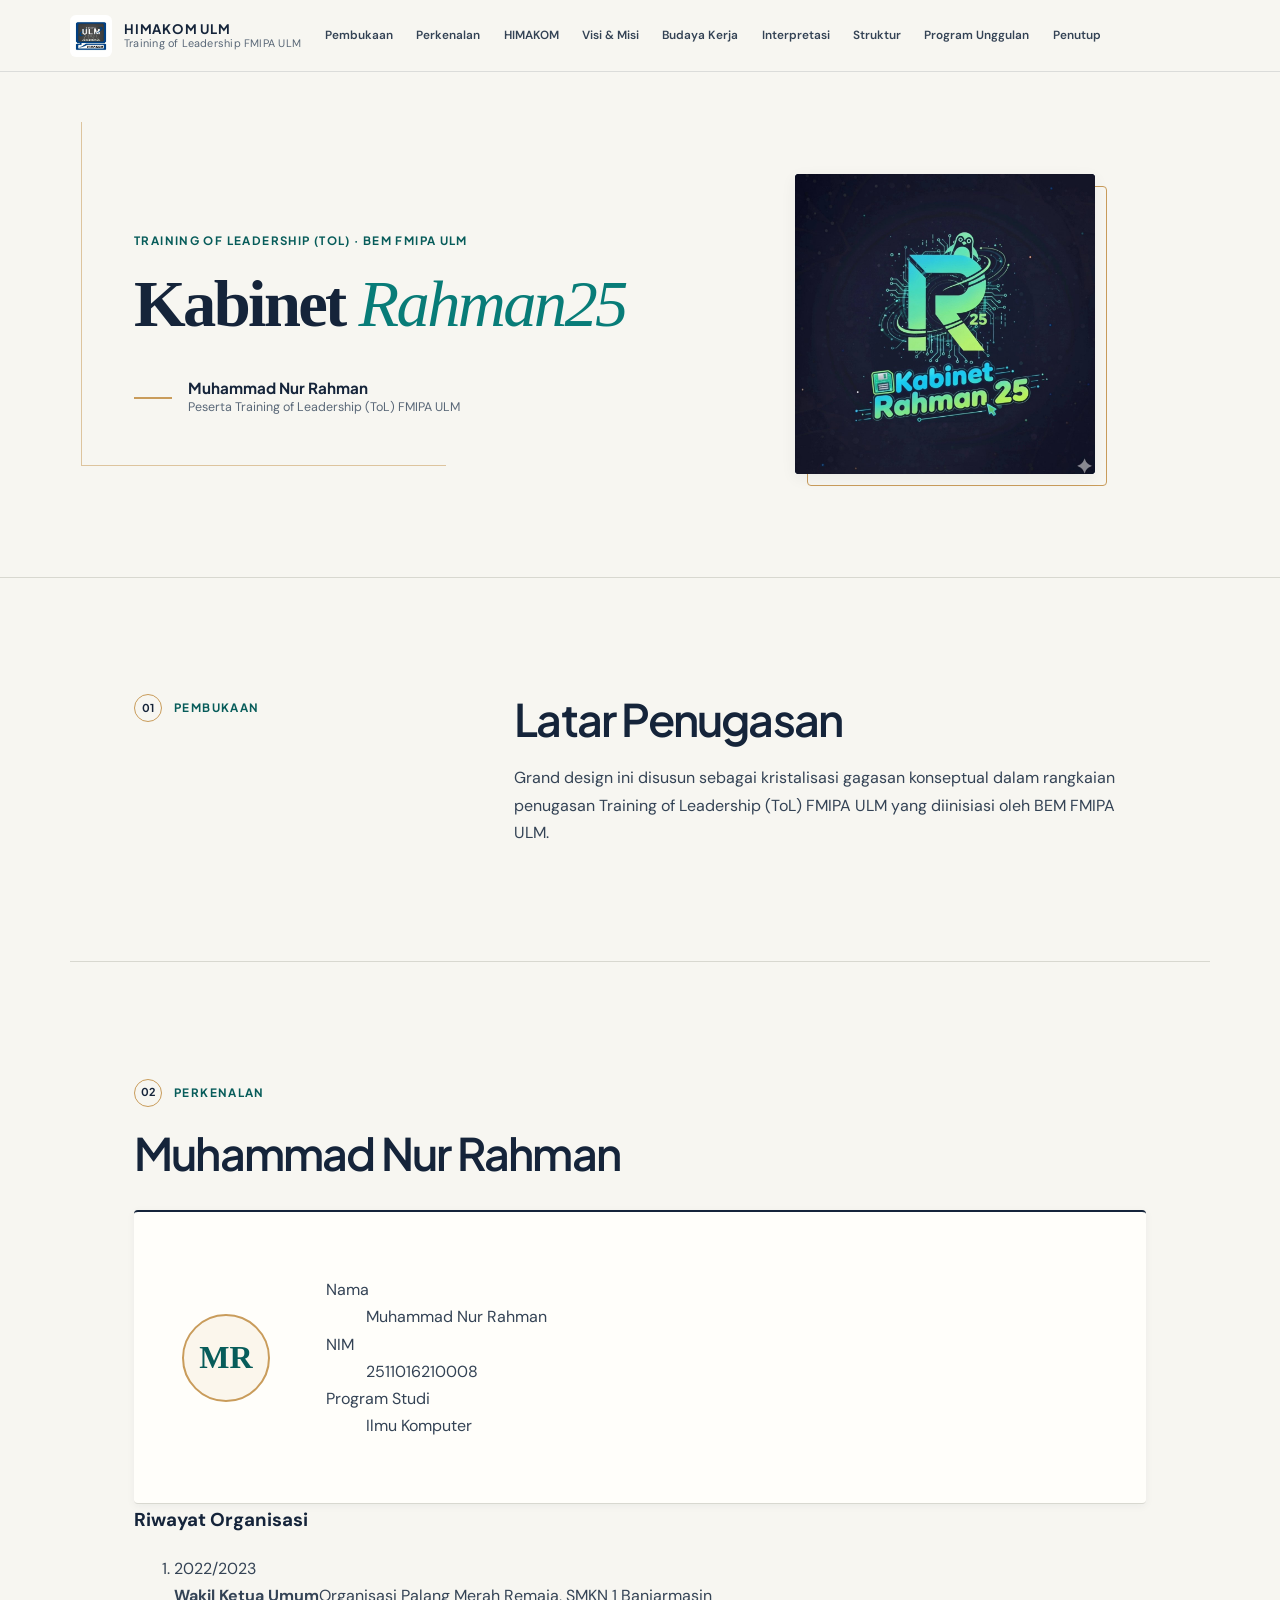
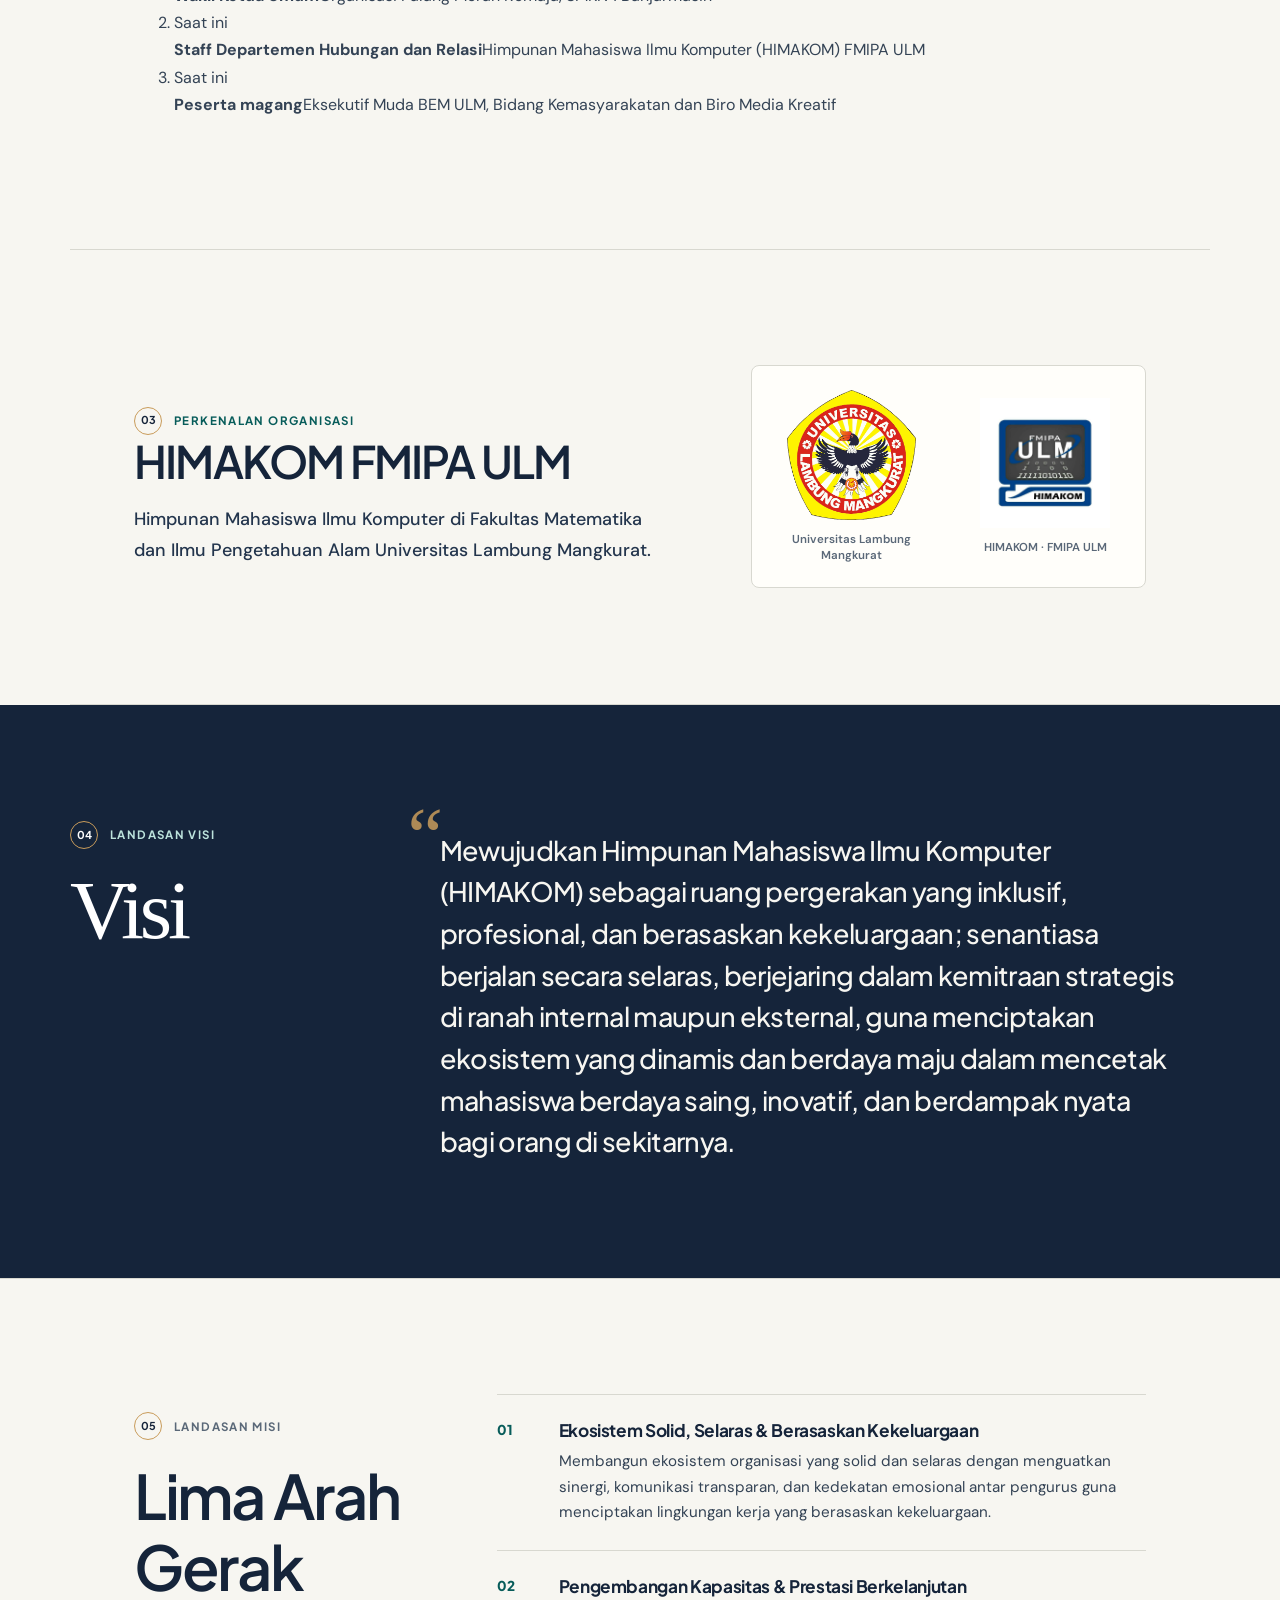
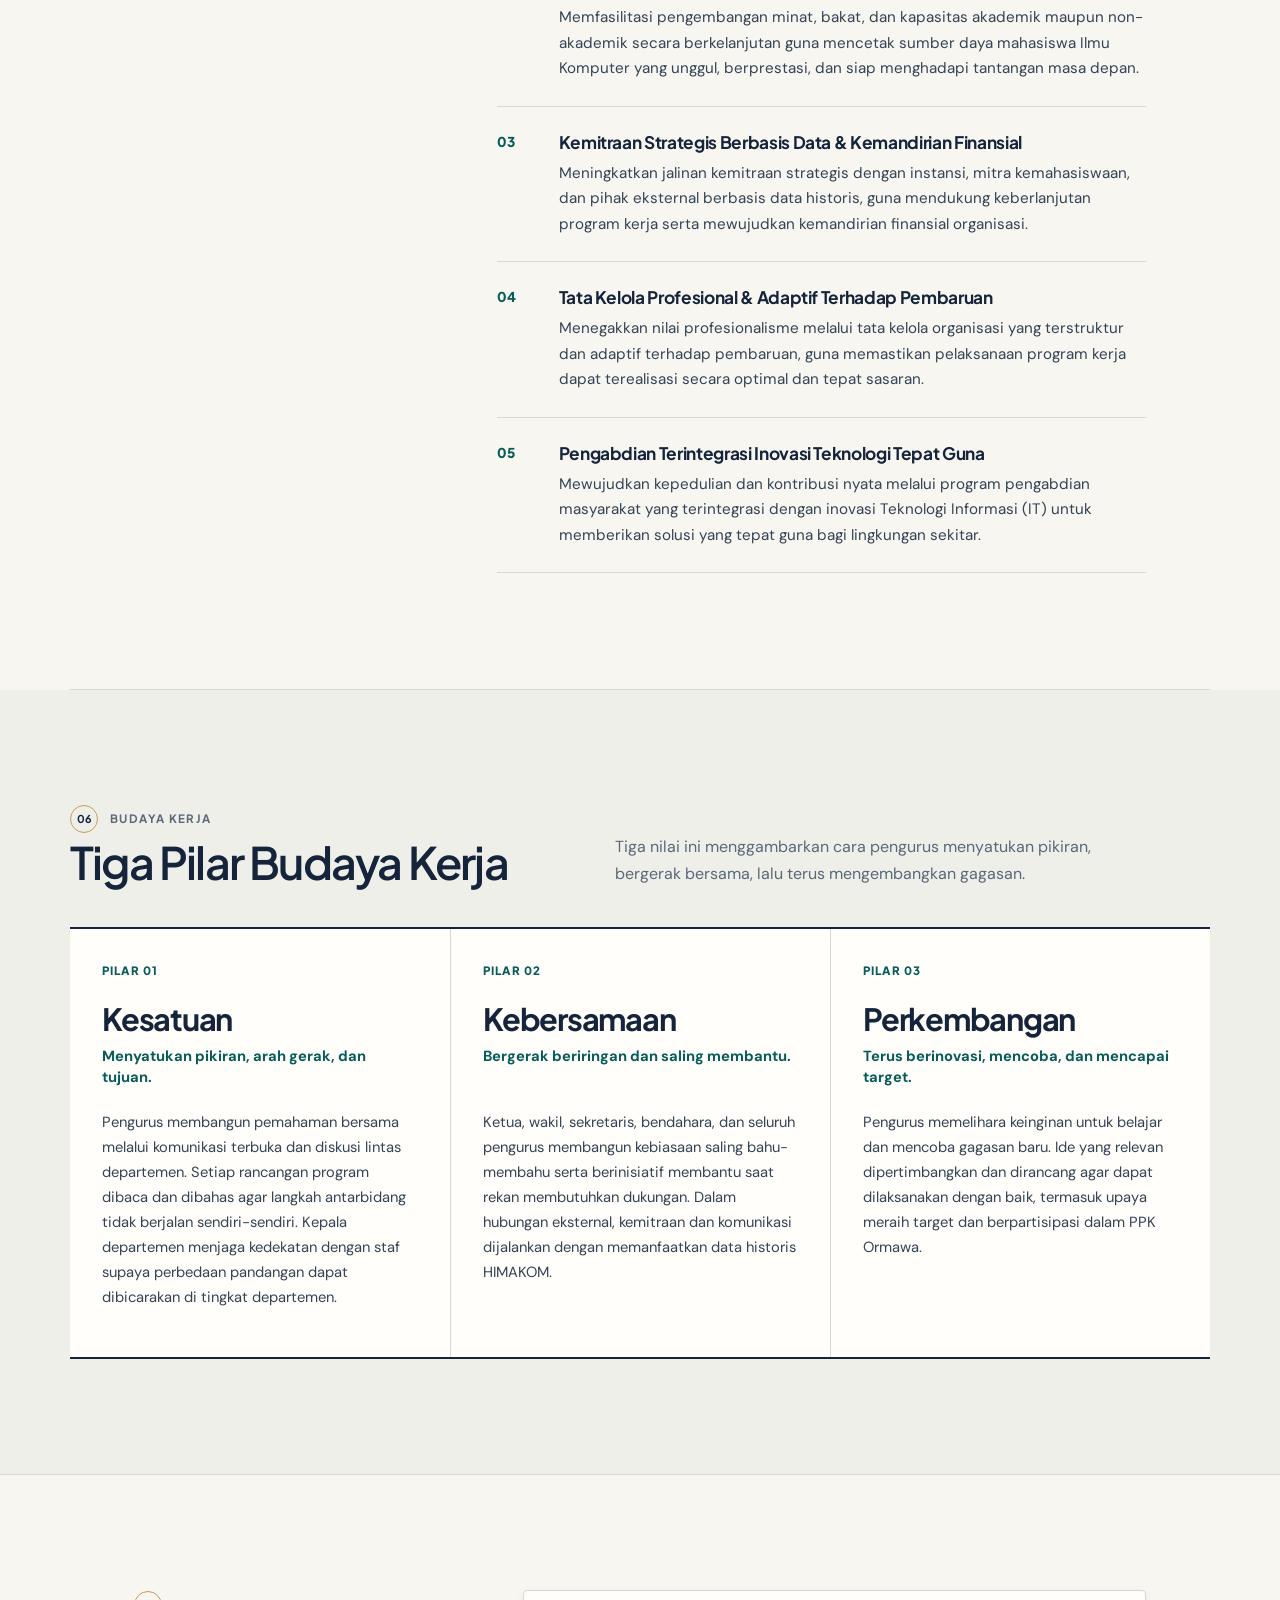
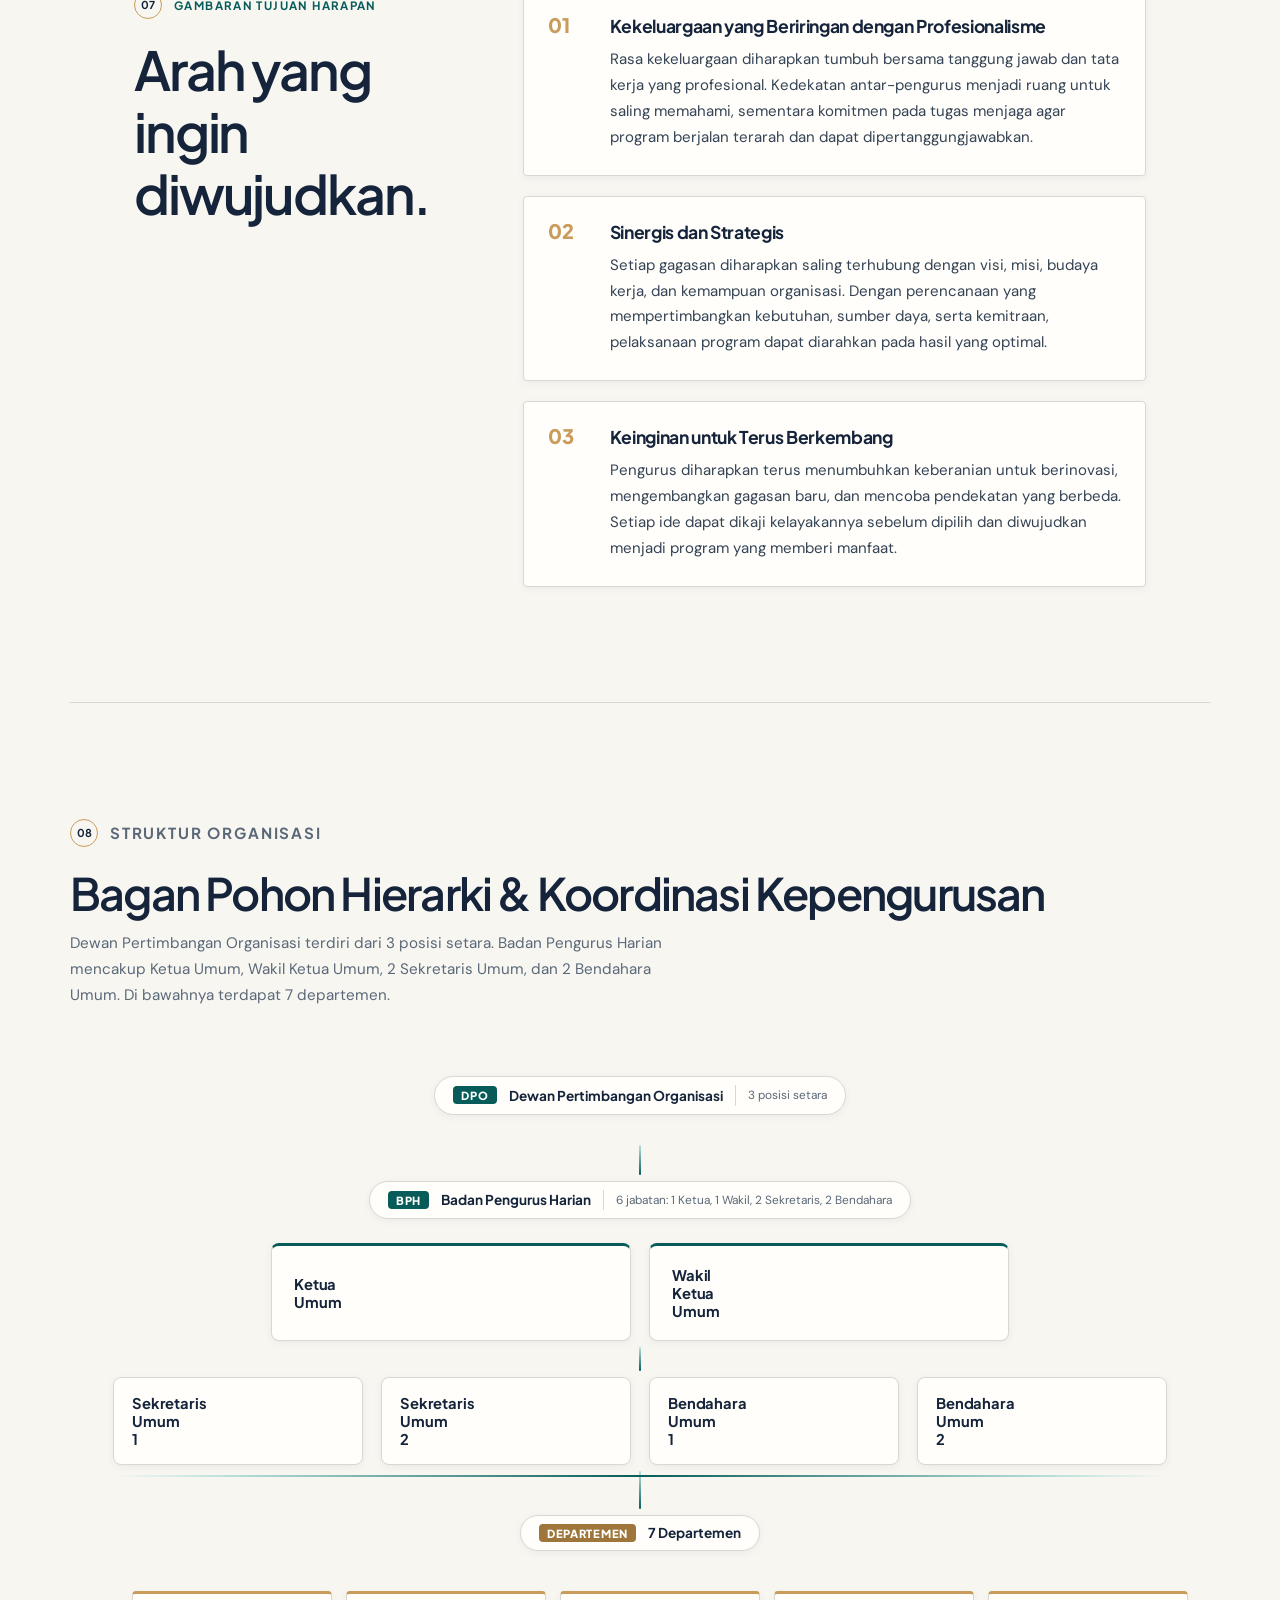
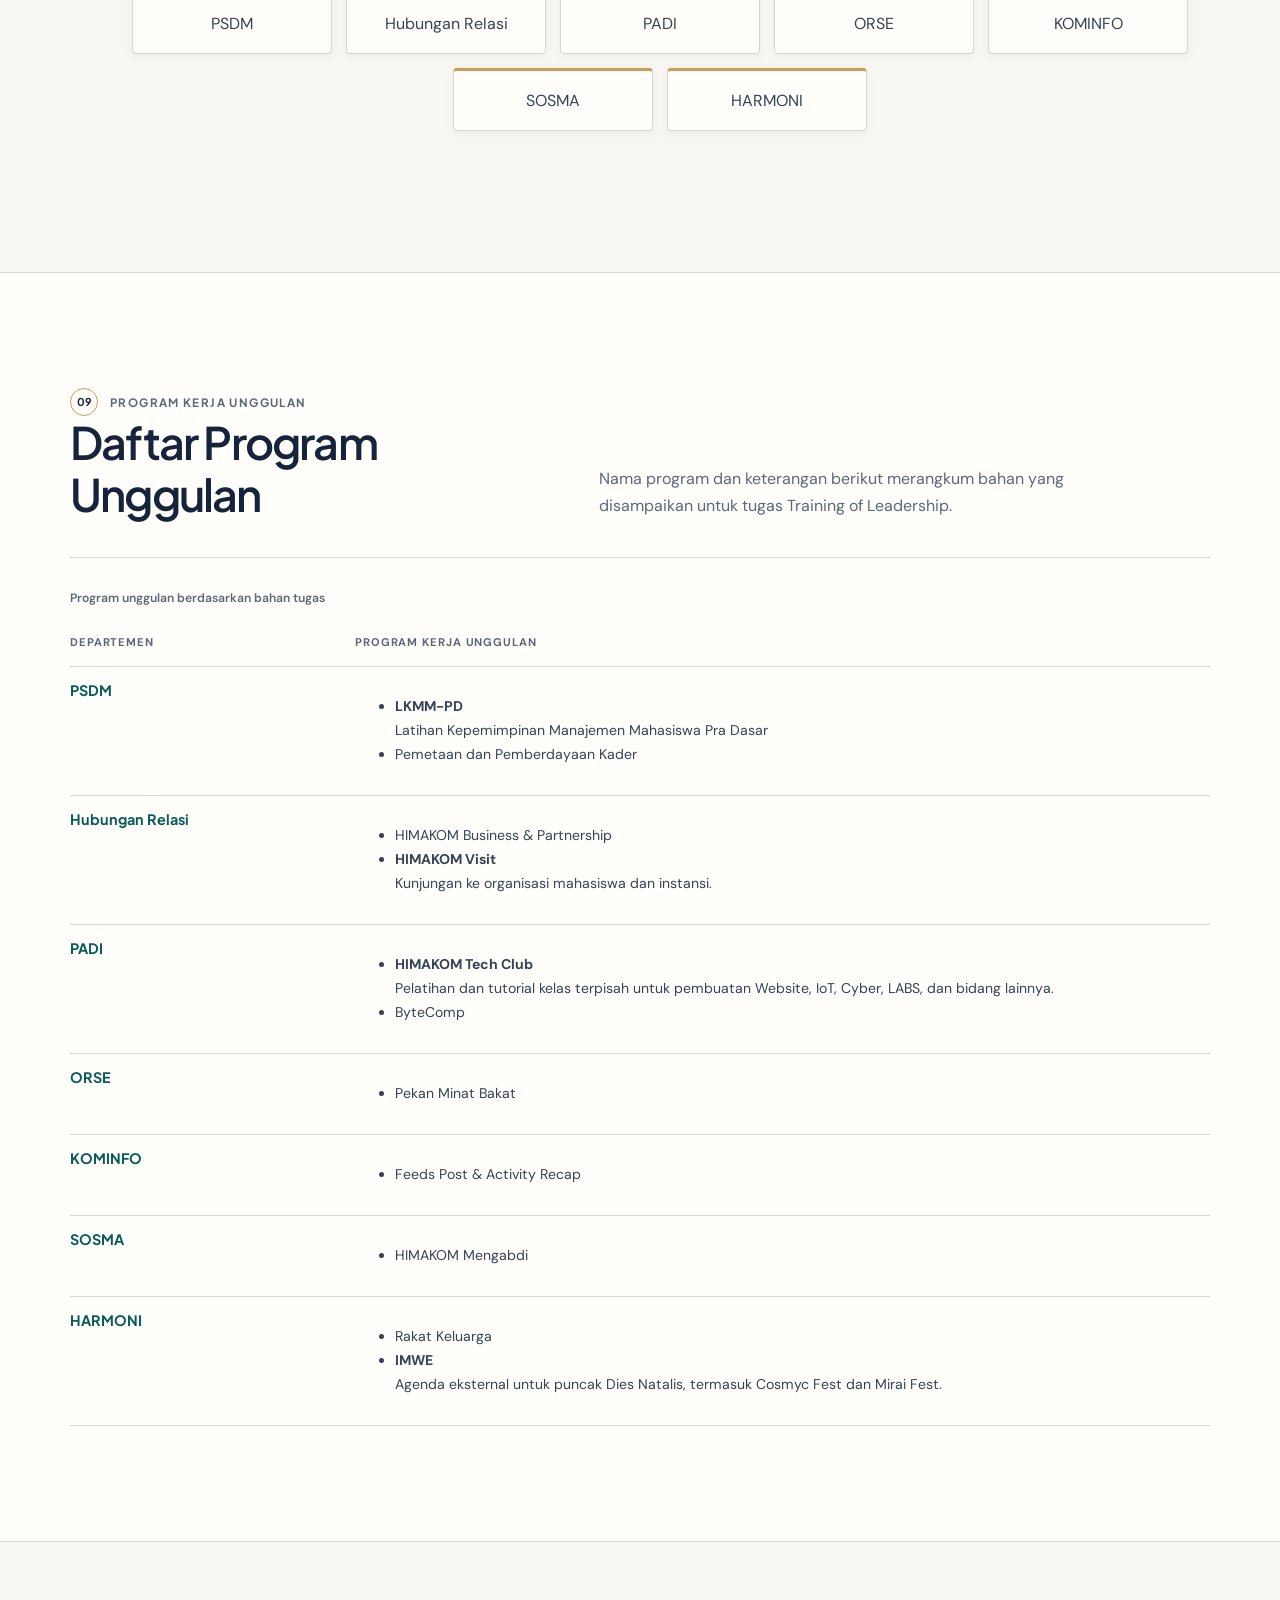
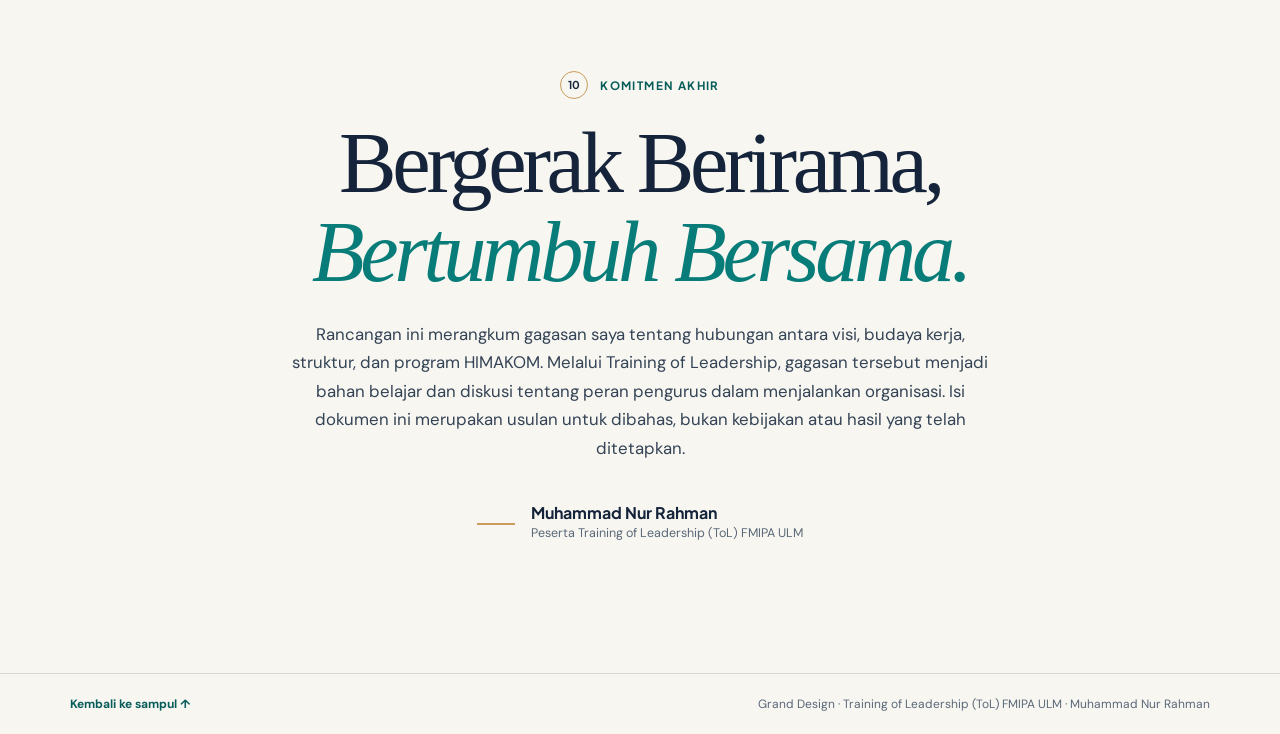
==== commit 237752f1: "fix(grand-design): remove unapproved duties and proker copy, finalize profile, culture and tree" ====
--- a/grand-design.html
+++ b/grand-design.html
@@ -273,7 +273,7 @@
             <div class="tree-tier-badge-label">
               <span class="tier-tag">BPH</span>
               <span class="tier-title">Badan Pengurus Harian</span>
-              <span class="tier-desc">6 posisi</span>
+              <span class="tier-desc">6 jabatan: 1 Ketua, 1 Wakil, 2 Sekretaris, 2 Bendahara</span>
             </div>
 
             <div class="tree-row tree-row-pinnacle">
@@ -324,6 +324,7 @@
         <div class="program-heading">
           <p class="section-label"><span>09</span> Program Kerja Unggulan</p>
           <h2 id="program-title">Daftar Program Unggulan</h2>
+          <p>Nama program dan keterangan berikut merangkum bahan yang disampaikan untuk tugas Training of Leadership.</p>
         </div>
         <div class="program-table-wrap">
           <table class="program-table">
@@ -351,7 +352,7 @@
       <section class="closing" id="penutup" aria-labelledby="closing-title">
         <p class="section-label"><span>10</span> Komitmen Akhir</p>
         <h2 id="closing-title">Bergerak Berirama,<br><em>Bertumbuh Bersama.</em></h2>
-        <p>Rancangan ini merangkum gagasan saya tentang hubungan antara visi, budaya kerja, struktur, dan program HIMAKOM. Melalui Training of Leadership, gagasan tersebut menjadi bahan belajar dan diskusi tentang peran pengurus dalam menjalankan organisasi.</p>
+        <p>Rancangan ini merangkum gagasan saya tentang hubungan antara visi, budaya kerja, struktur, dan program HIMAKOM. Melalui Training of Leadership, gagasan tersebut menjadi bahan belajar dan diskusi tentang peran pengurus dalam menjalankan organisasi. Isi dokumen ini merupakan usulan untuk dibahas, bukan kebijakan atau hasil yang telah ditetapkan.</p>
         <div class="closing-signature">
           <span class="signature-line" aria-hidden="true"></span>
           <div>
--- a/css/grand-design.css
+++ b/css/grand-design.css
@@ -308,14 +308,14 @@
   inset: 12px -12px -12px 12px;
   border: 1px solid var(--gold);
   content: '';
-  border-radius: 50%;
+  border-radius: var(--radius-sm);
 }
 
 .cover-art-crop {
   width: 100%;
   aspect-ratio: 1 / 1;
   overflow: hidden;
-  border-radius: 50%;
+  border-radius: var(--radius-sm);
   background: var(--ink);
   box-shadow: var(--shadow-card);
 }
@@ -326,7 +326,7 @@
   height: auto;
   aspect-ratio: 1 / 1;
   object-fit: contain;
-  padding: 6%;
+  padding: 0;
   background: var(--ink);
 }
 
